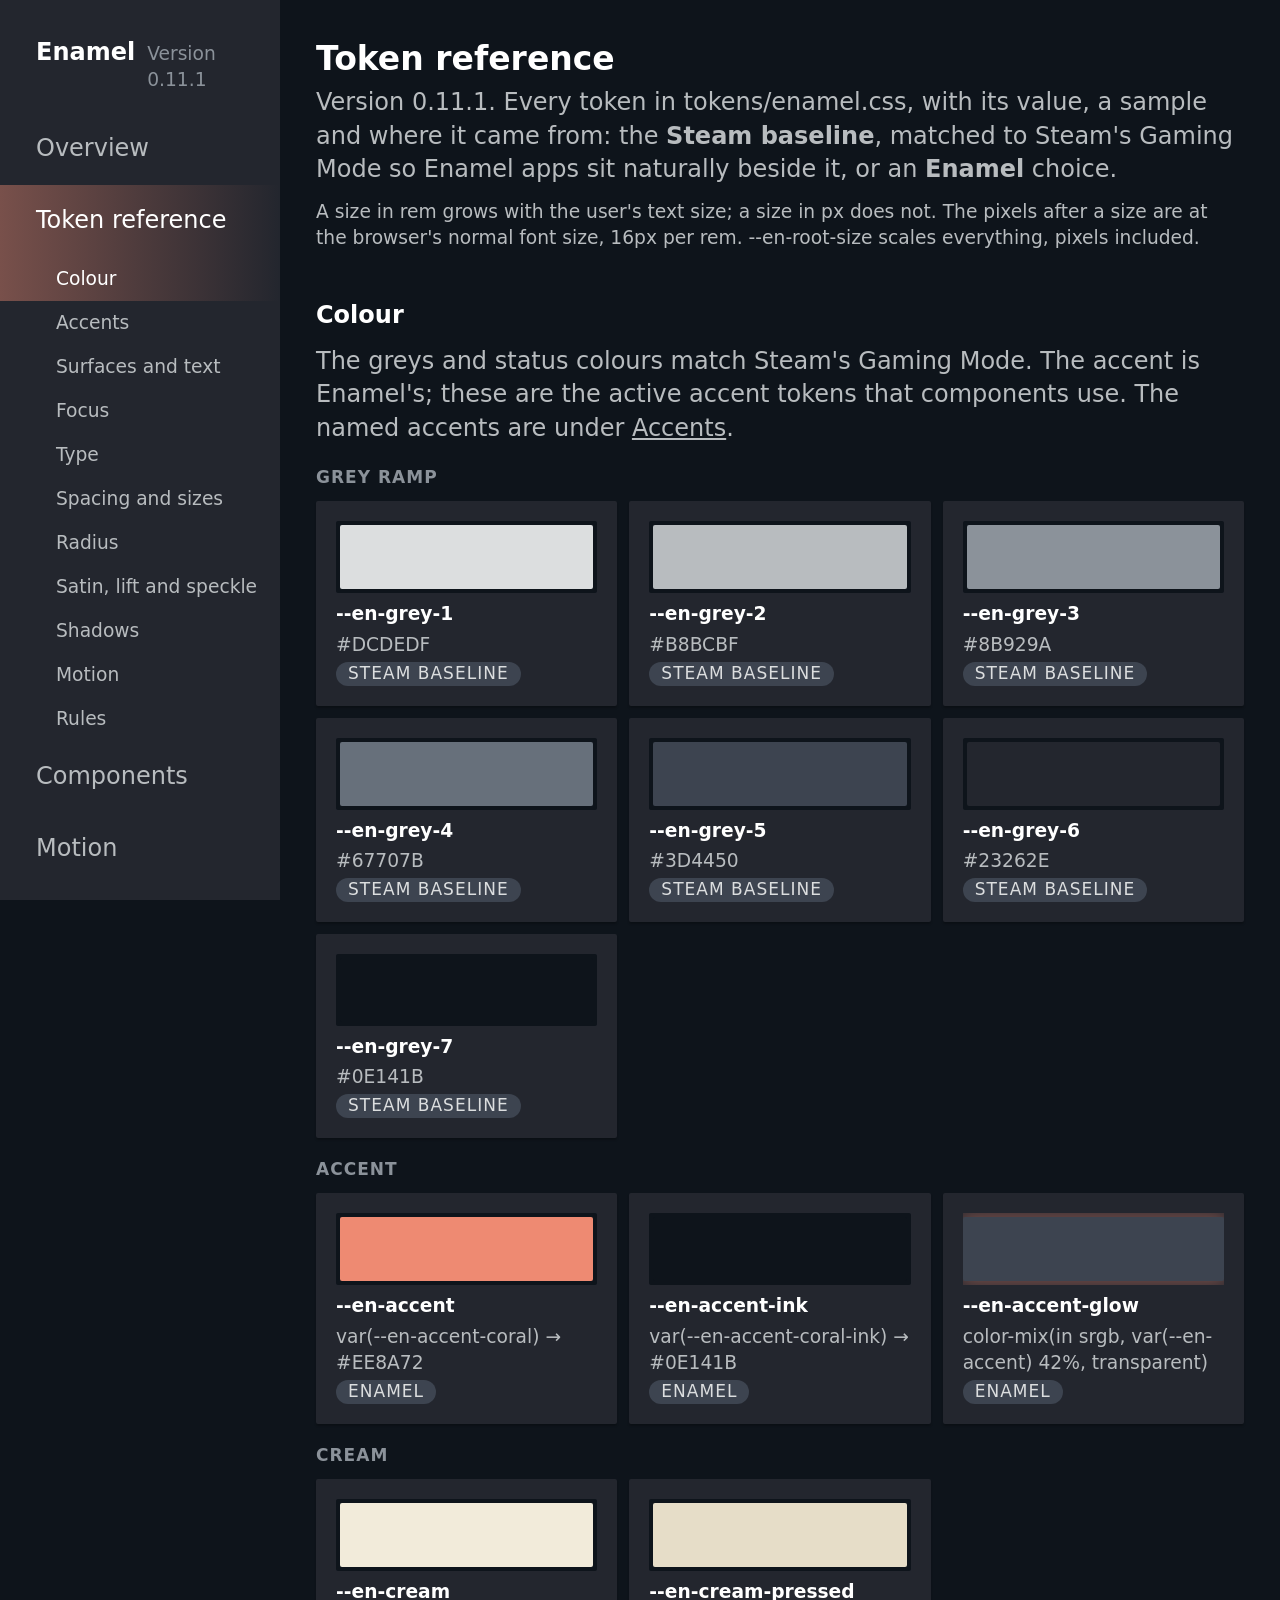
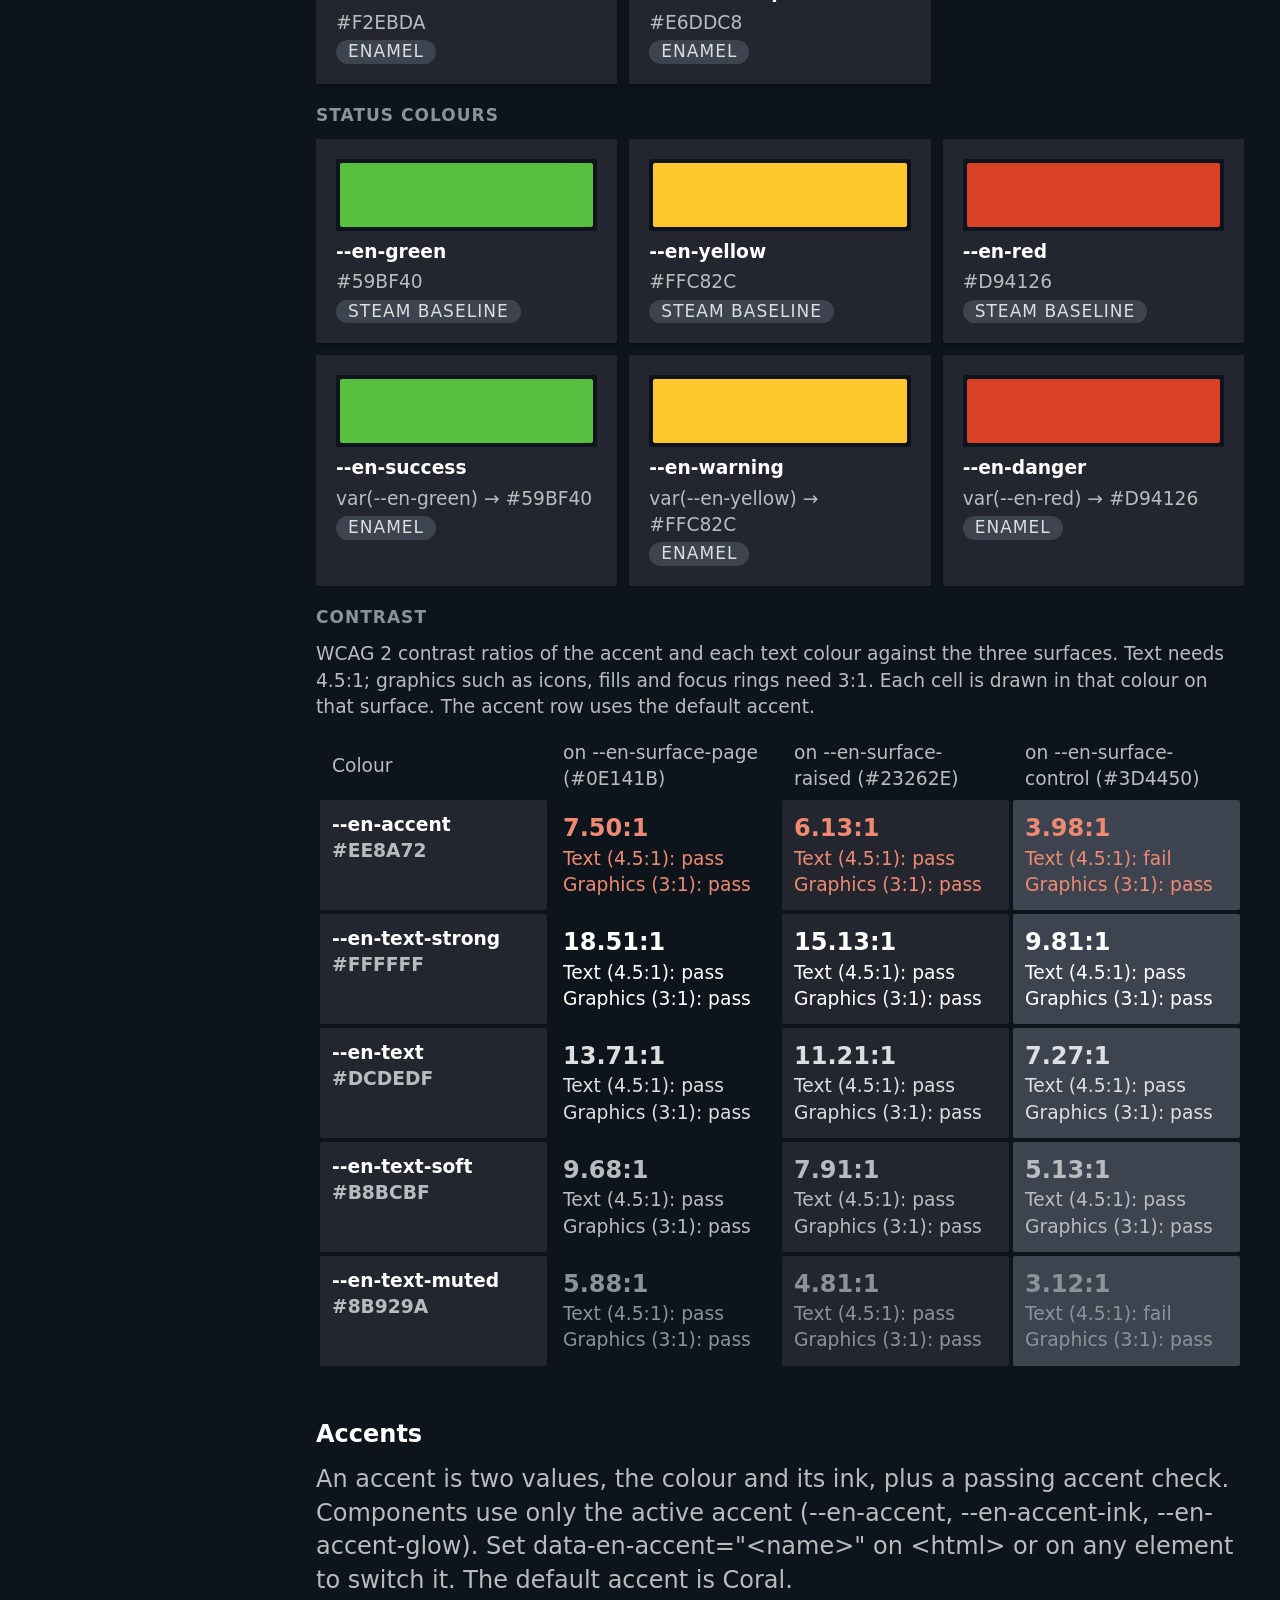
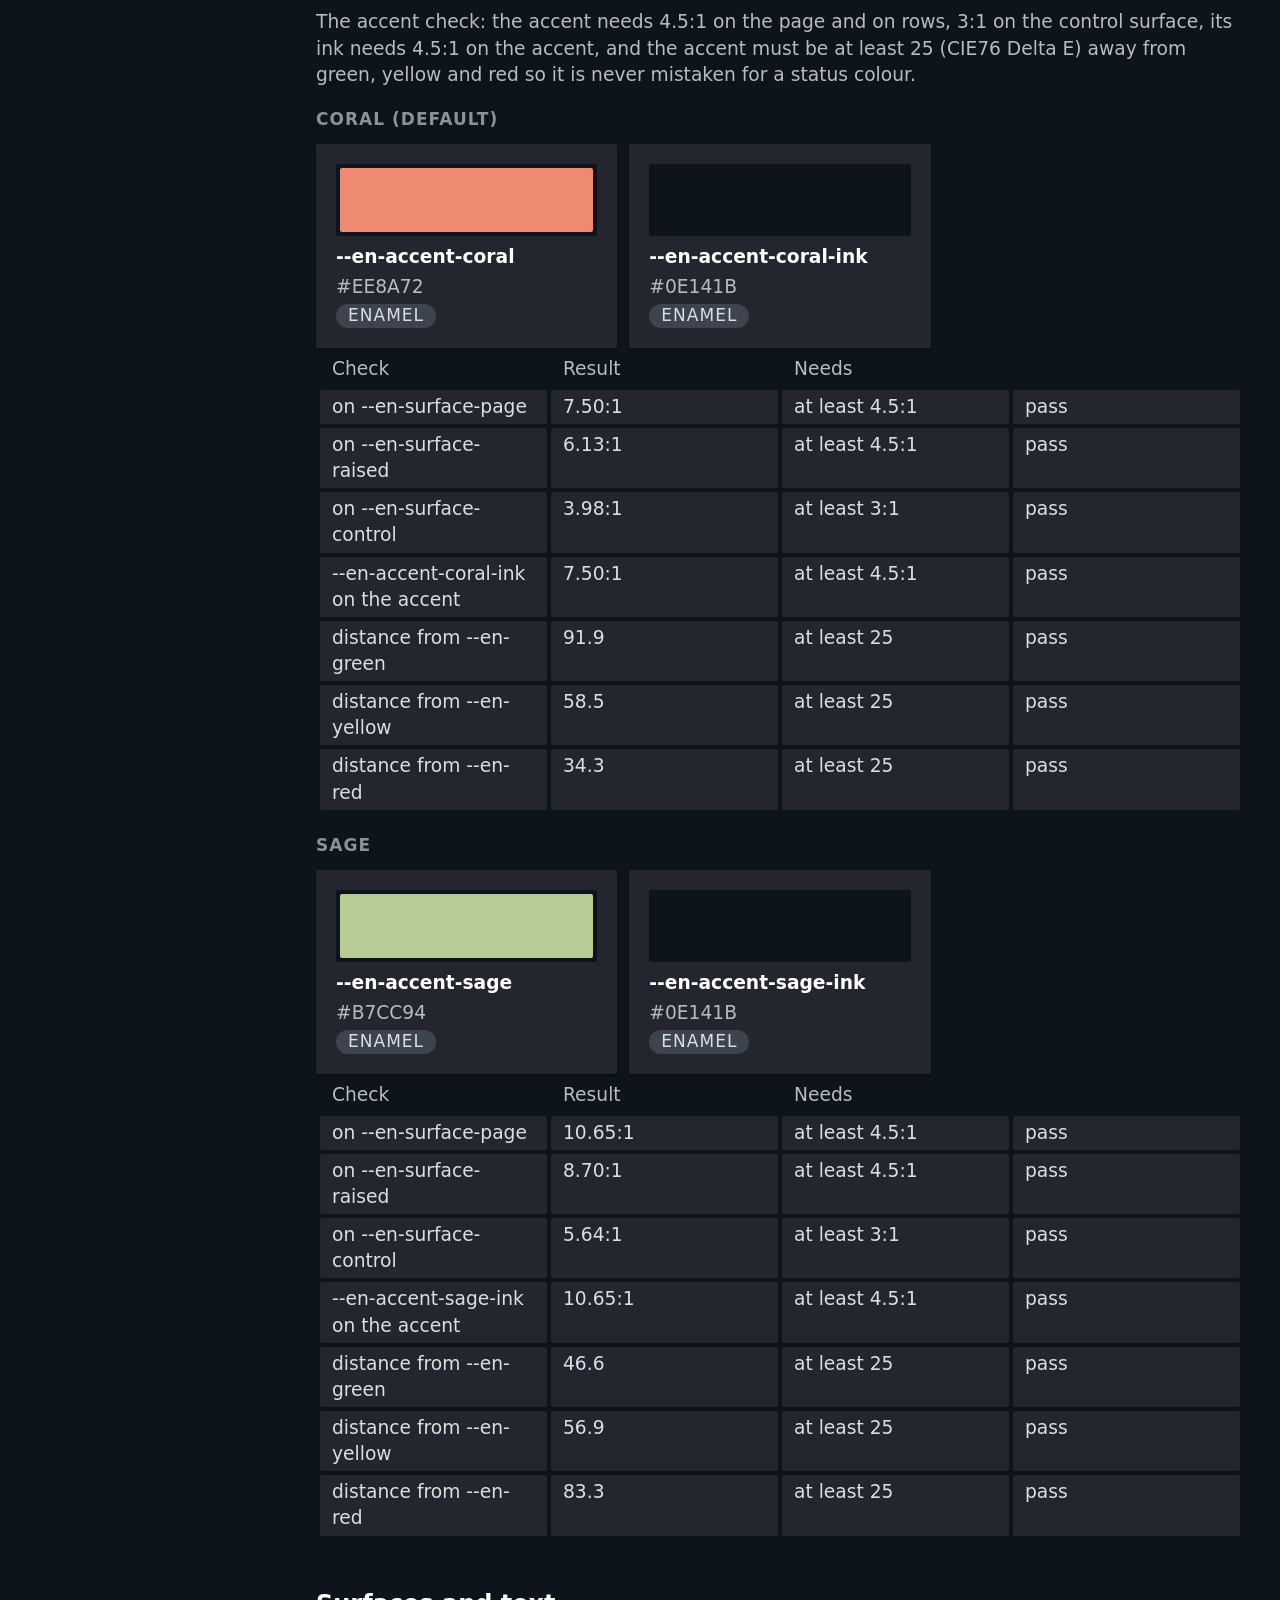
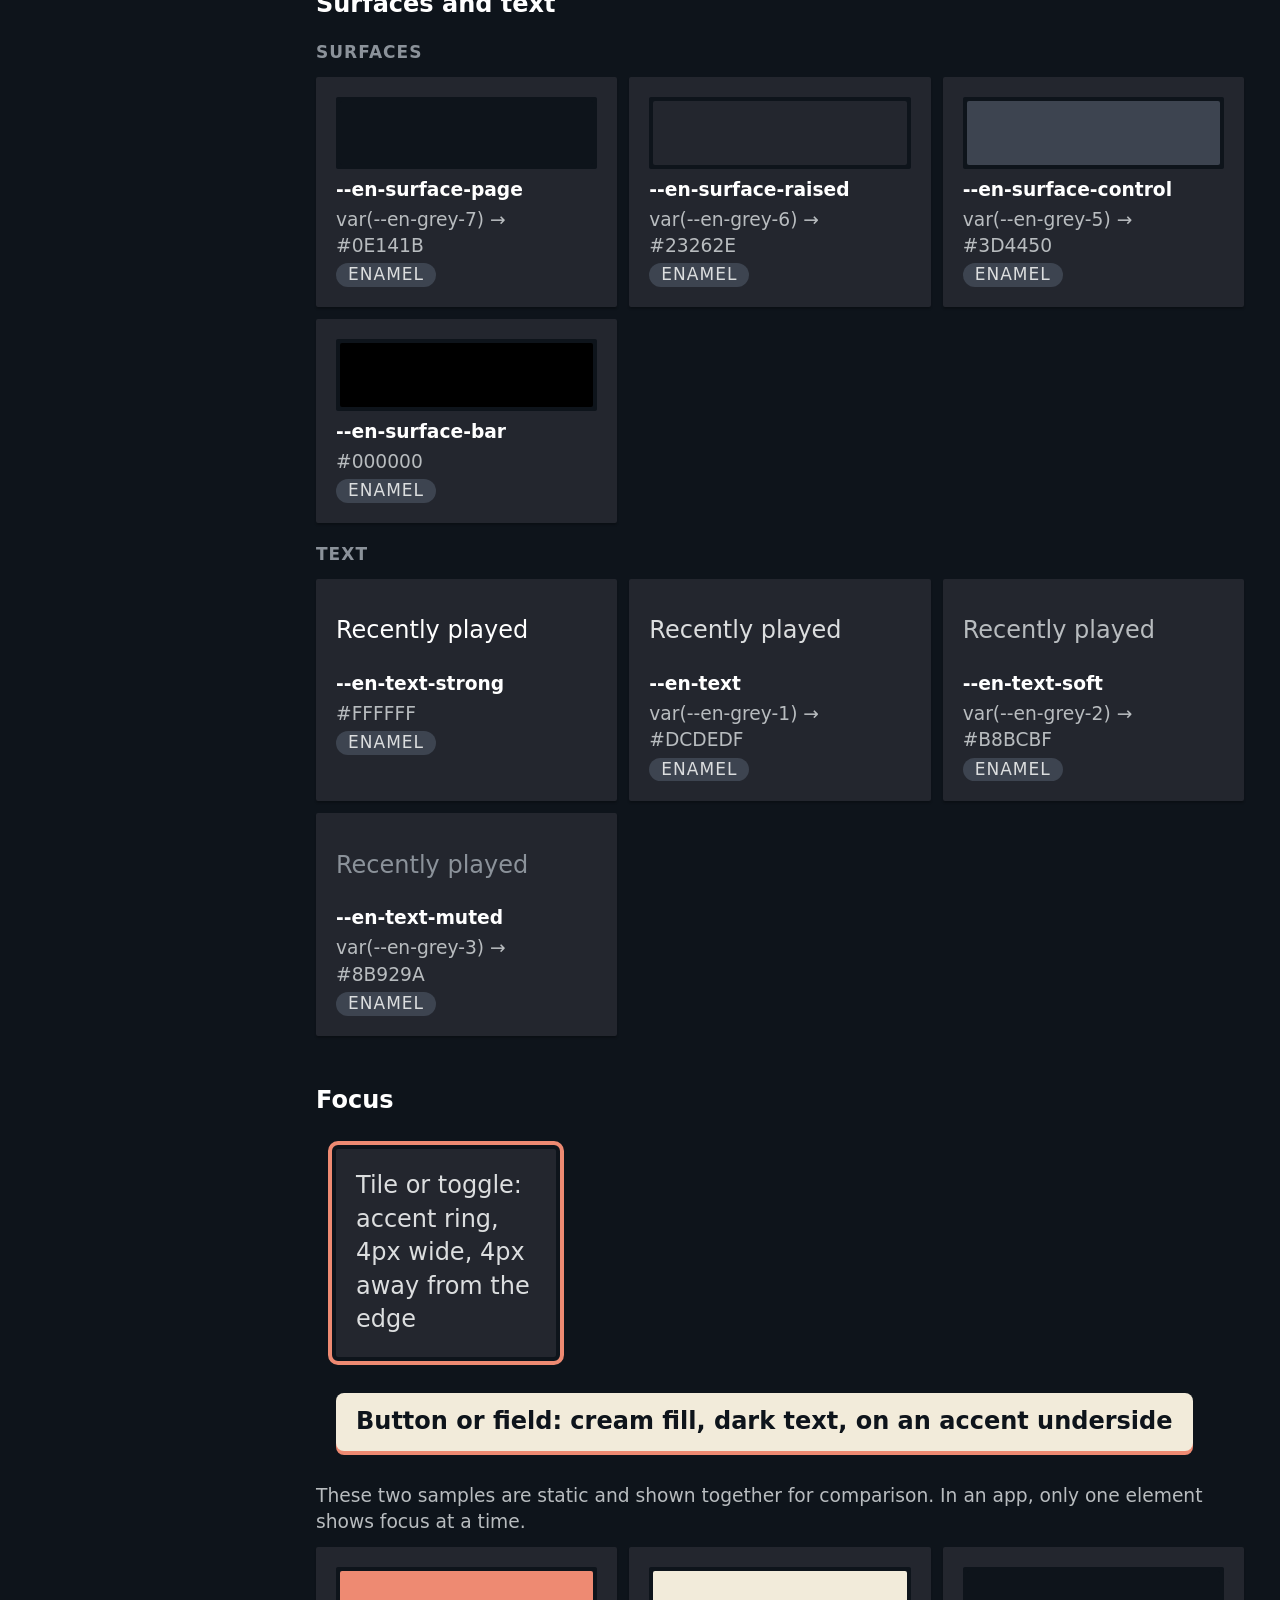
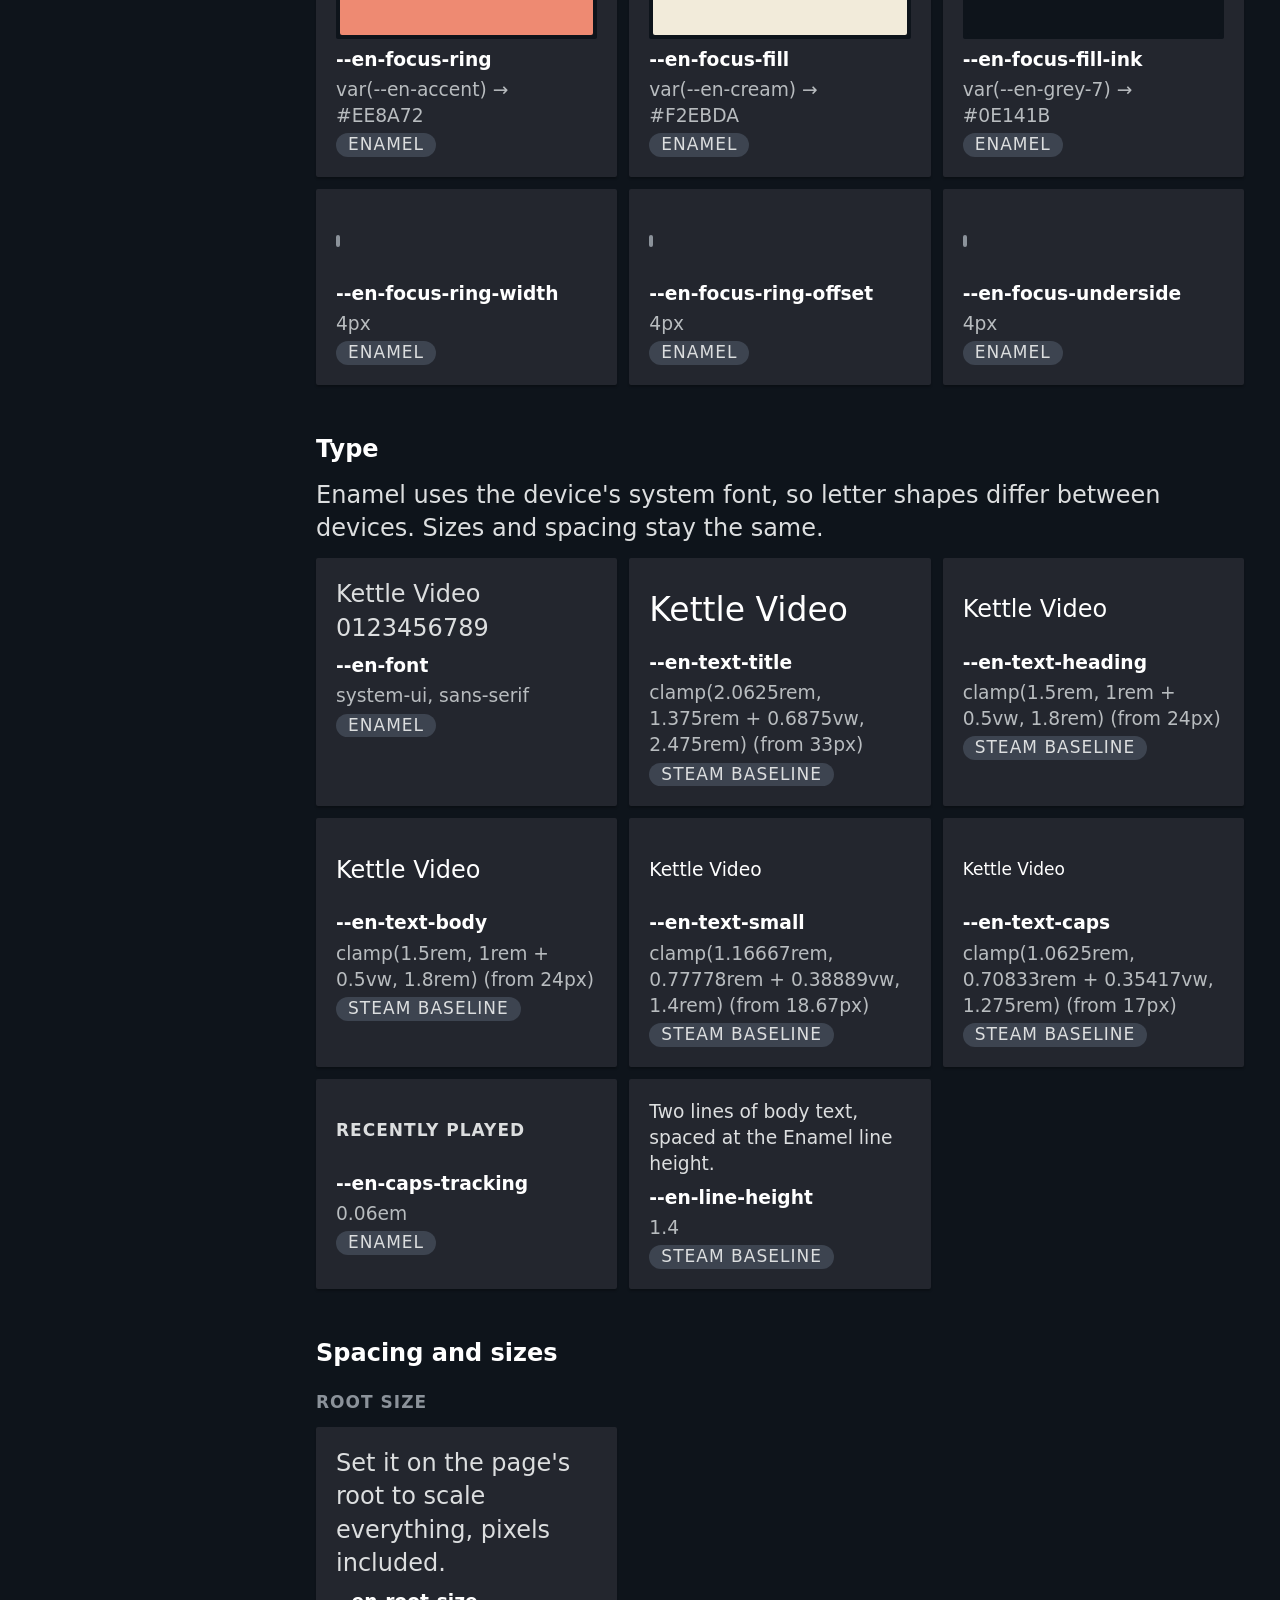
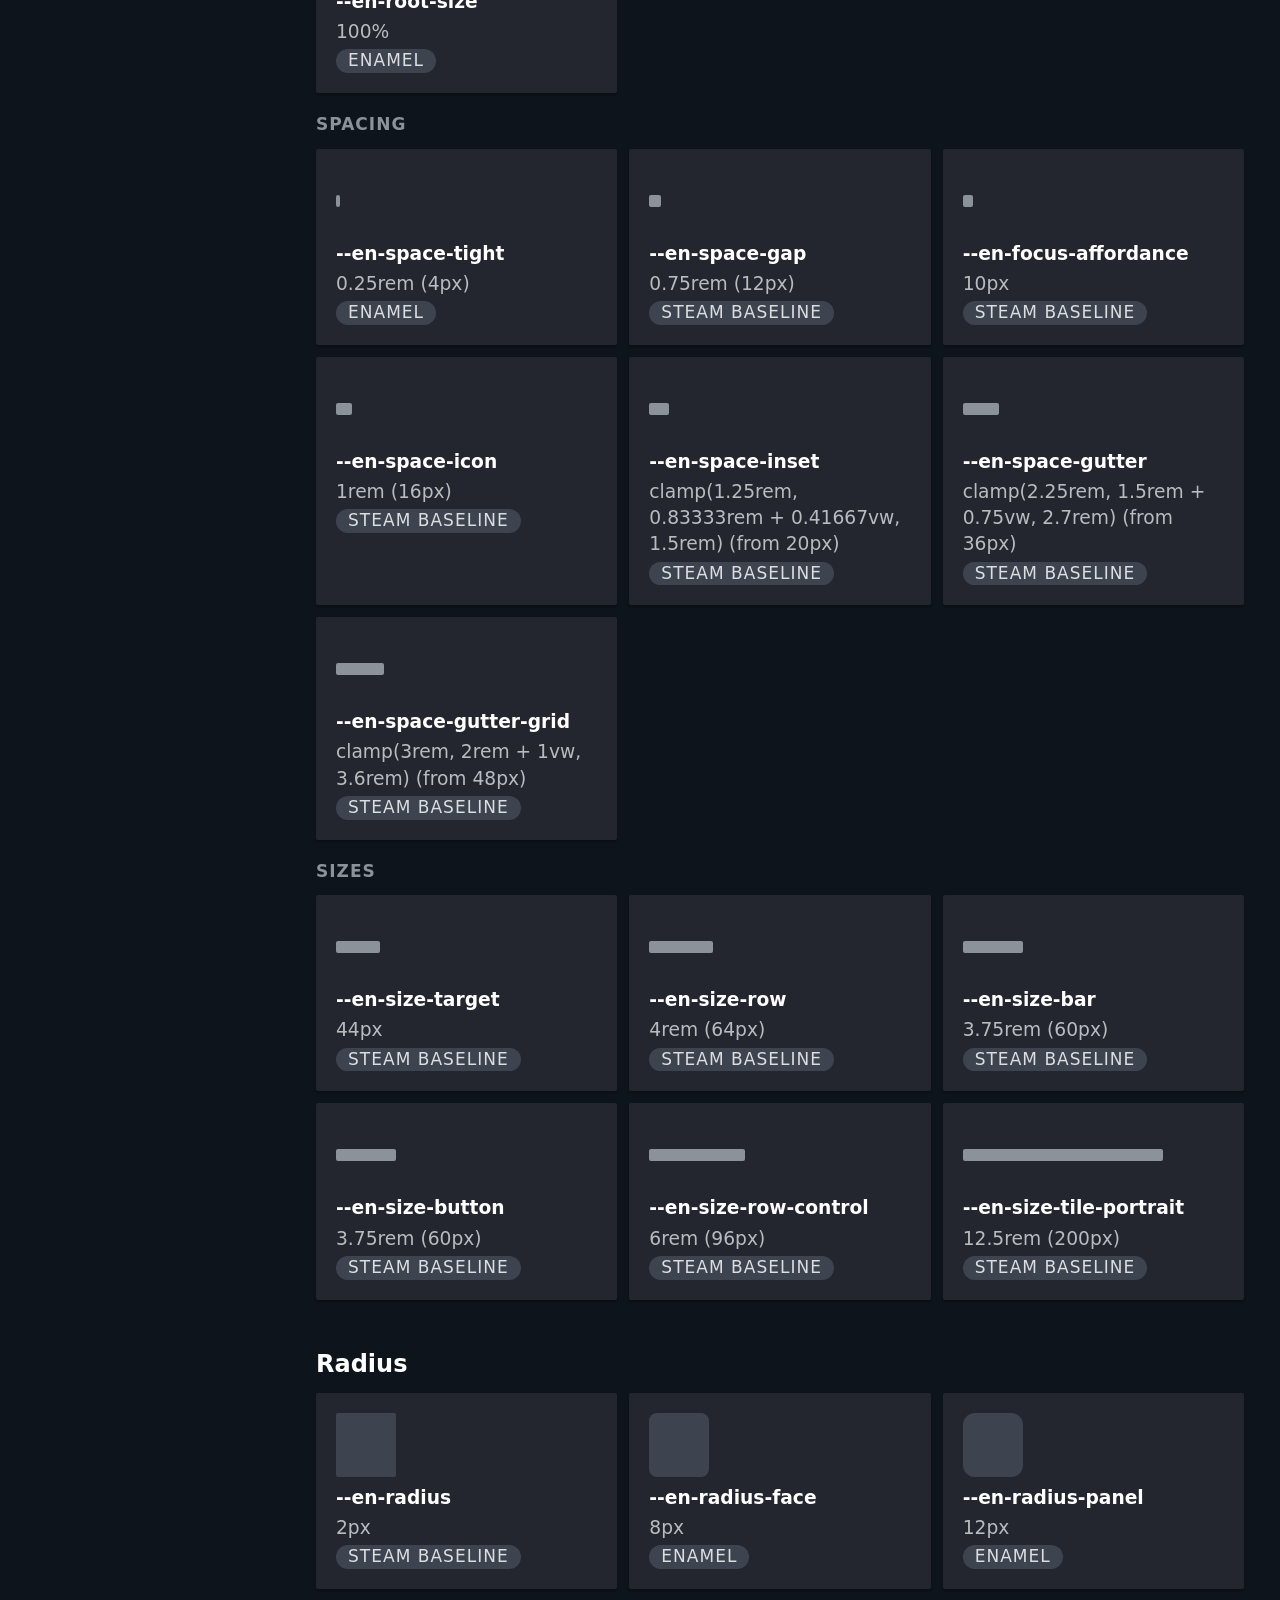
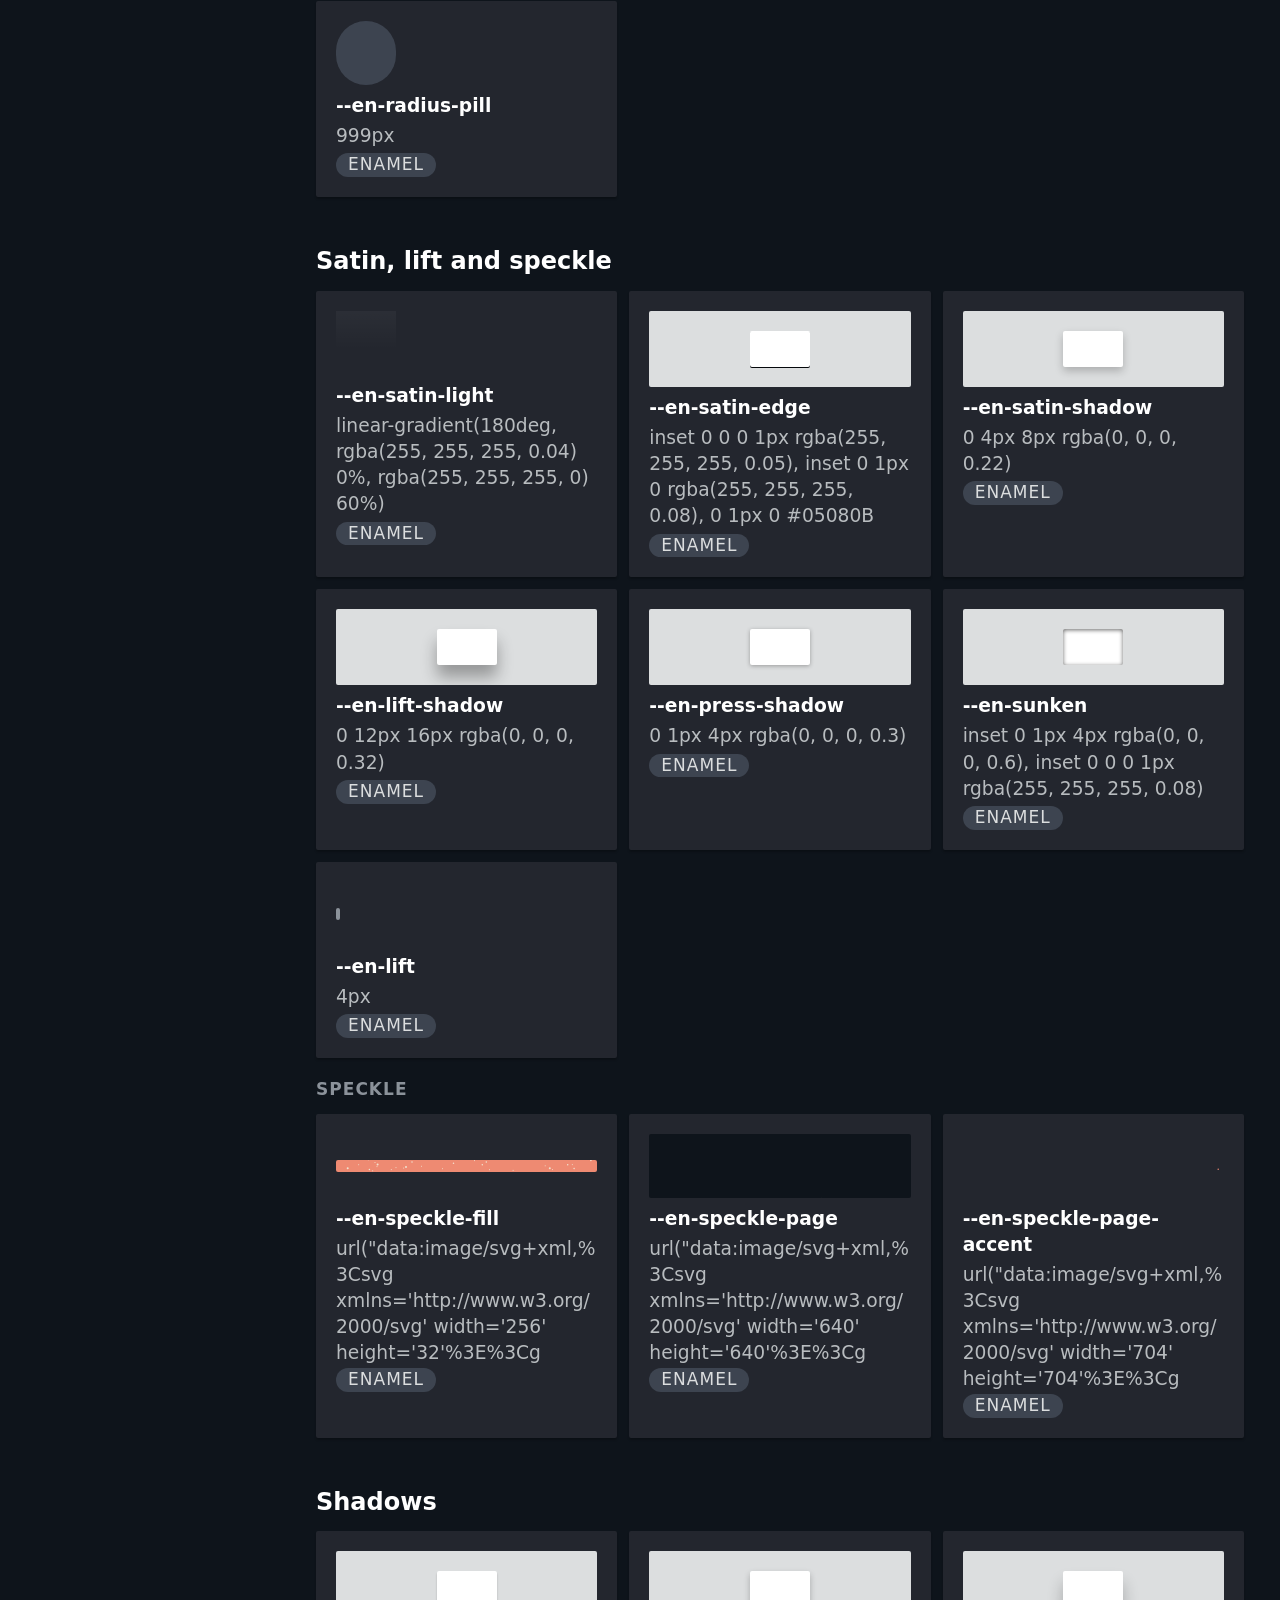
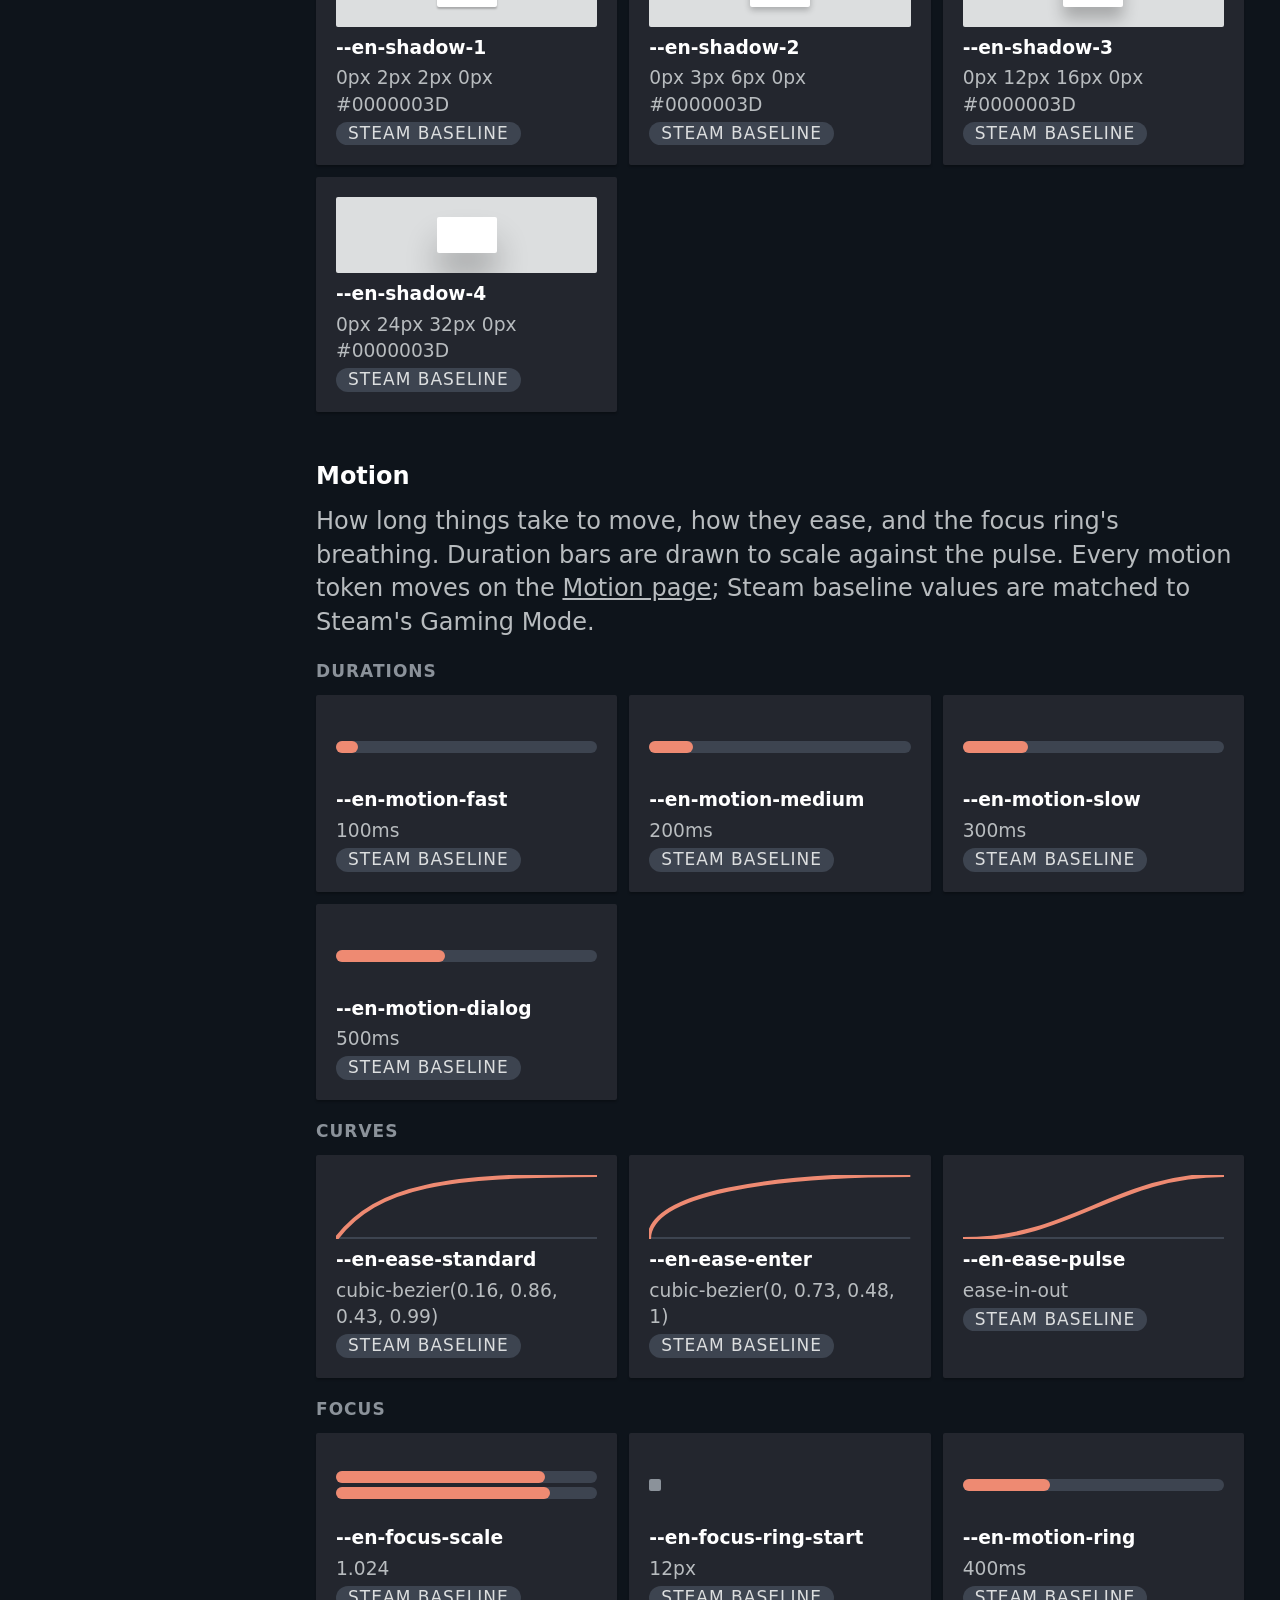
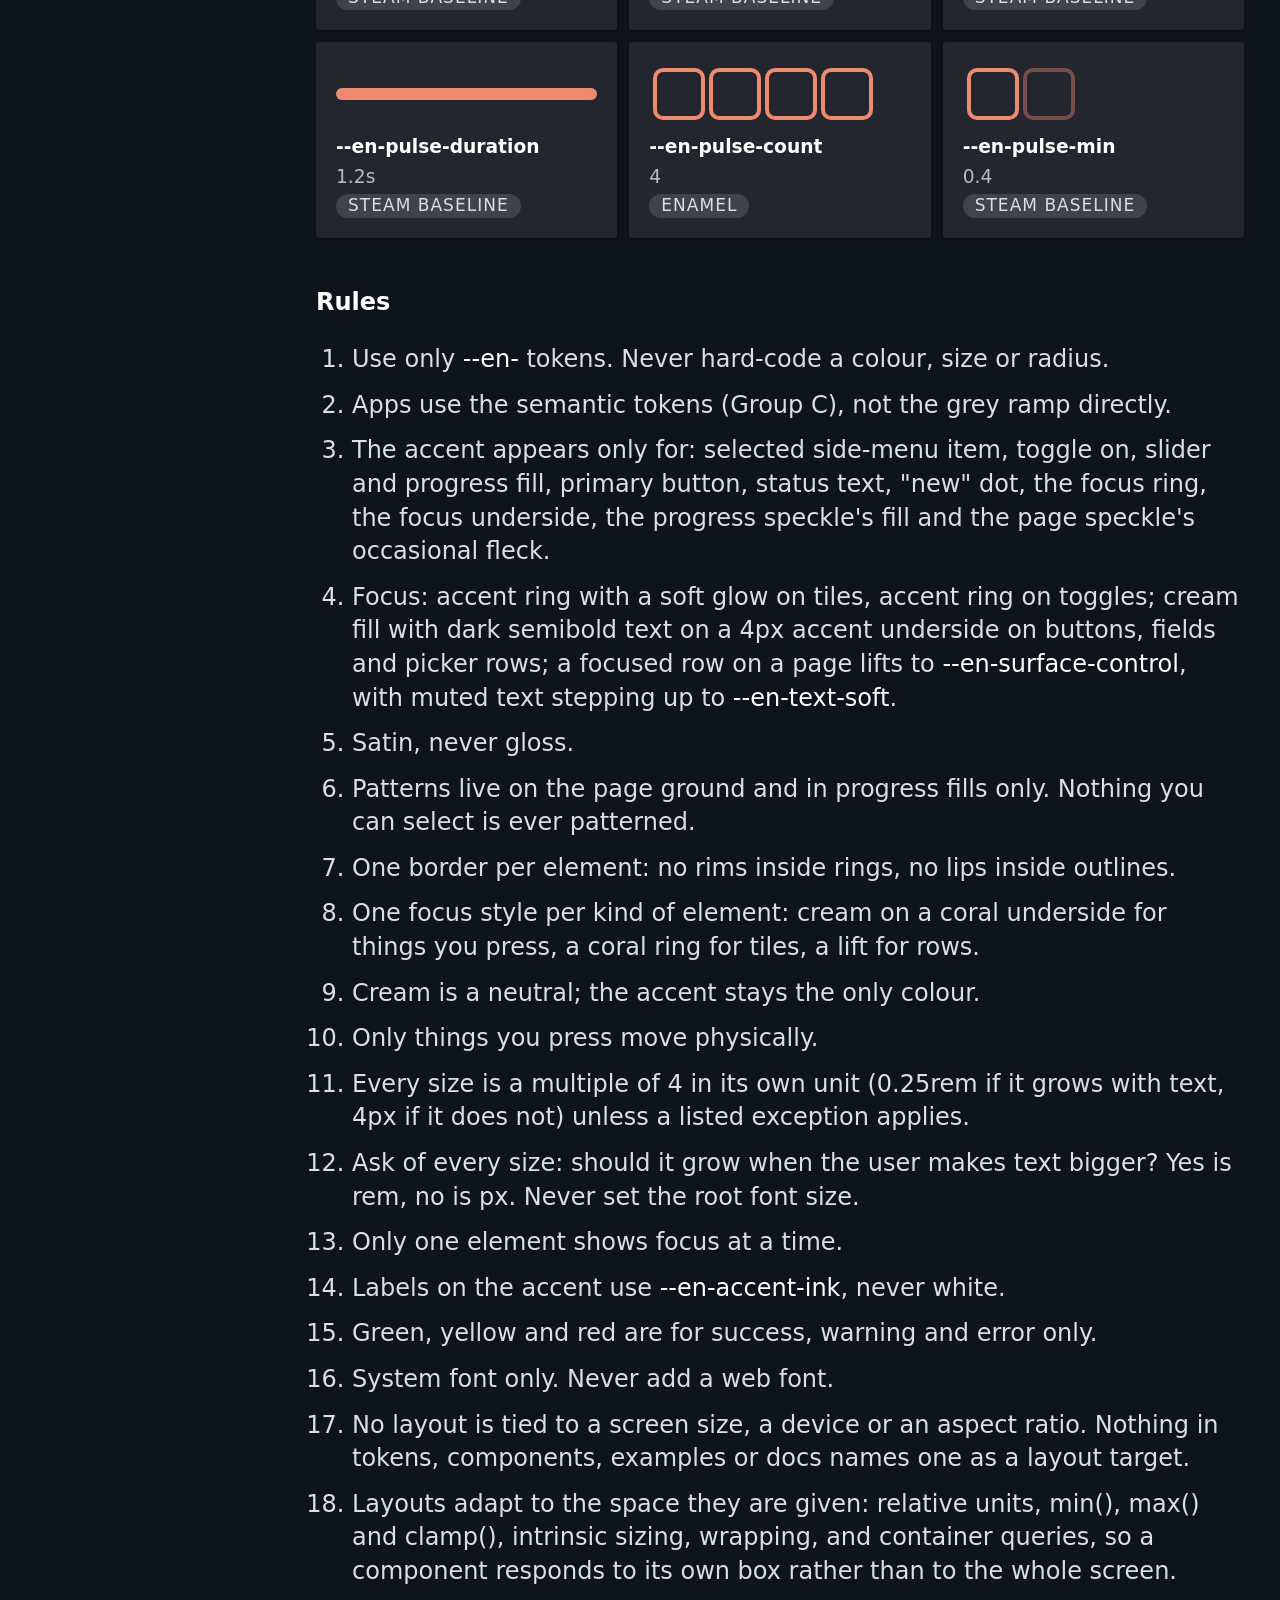
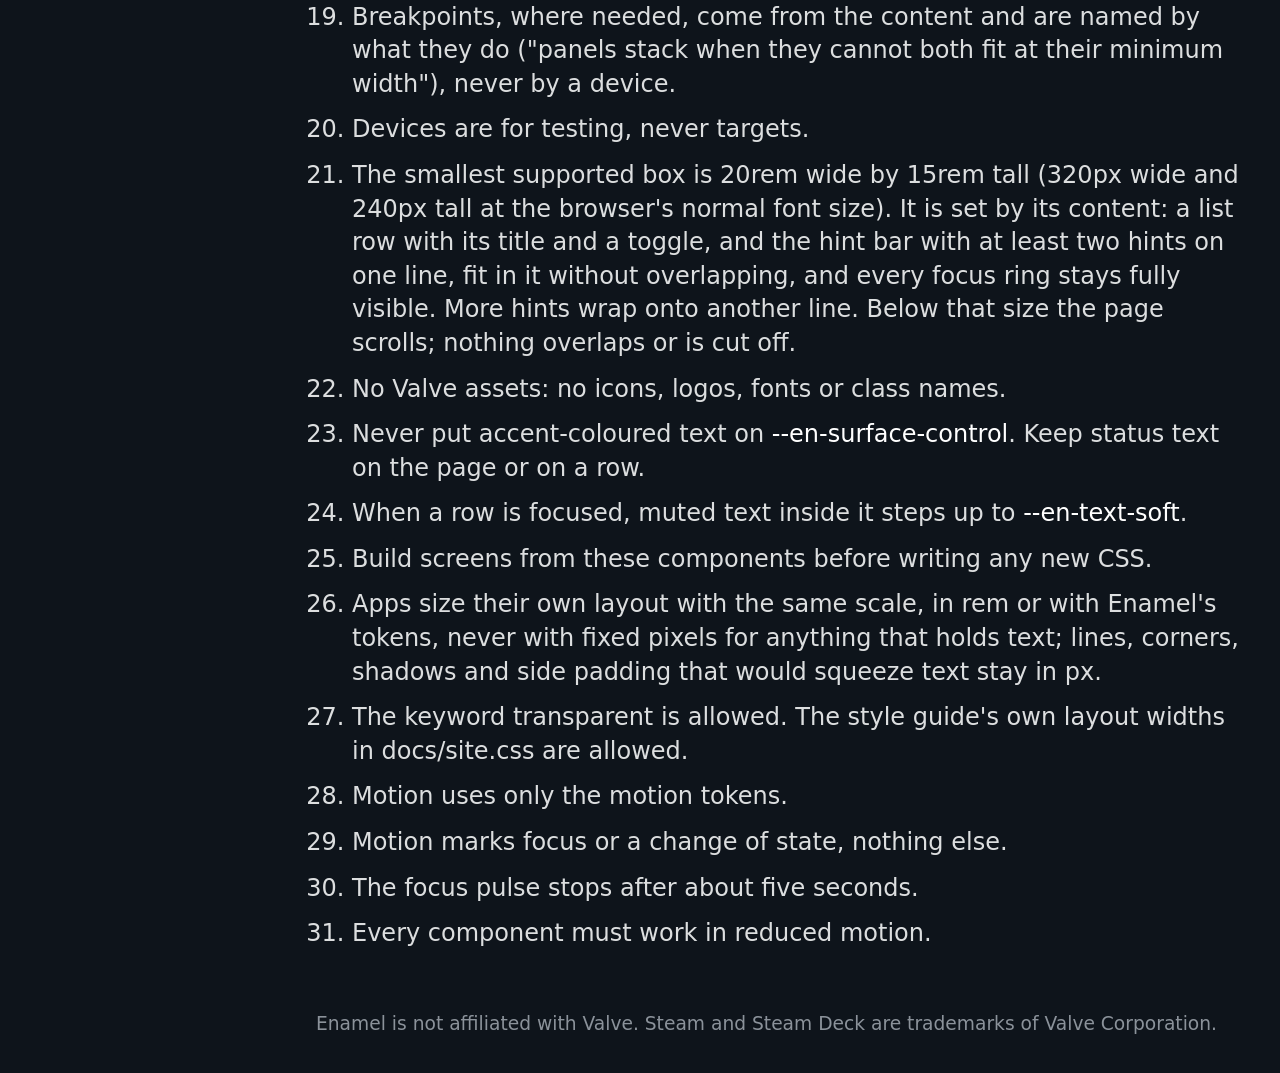
==== docs/index.html @ 80f097a2 "Enamel 0.11.1 Co-Authored-By: Claude Opus 5.5 <noreply@anthropic.com>" ====
<!doctype html>
<html lang="en">
<head>
<meta charset="utf-8">
<meta name="viewport" content="width=device-width, initial-scale=1">
<title>Enamel style guide</title>
<link rel="stylesheet" href="../tokens/enamel.css">
<link rel="stylesheet" href="../components/enamel-components.css">
<link rel="stylesheet" href="site.css">
<style>
* { box-sizing: border-box; }
html { background: var(--en-surface-page); }
body { margin: 0; background: var(--en-surface-page); color: var(--en-text);
  font-family: var(--en-font); font-size: var(--en-text-body); line-height: var(--en-line-height); }
code { font-family: inherit; font-size: inherit; overflow-wrap: anywhere; }
a { color: var(--en-text-soft); }
a:focus-visible { outline: var(--en-focus-ring-width) solid var(--en-focus-ring);
  outline-offset: var(--en-focus-ring-offset); border-radius: var(--en-radius); }
main, footer { max-width: 73.75rem; margin: 0 auto; padding: 0 var(--en-space-gutter); }
h1 { color: var(--en-text-strong); font-size: var(--en-text-title); margin: var(--en-space-gutter) 0 var(--en-space-tight); }
h2 { color: var(--en-text-strong); font-size: var(--en-text-heading);
  margin: var(--en-space-gutter) 0 var(--en-space-gap); padding-top: var(--en-space-gap); }
.caps, h3 { font-size: var(--en-text-caps); letter-spacing: var(--en-caps-tracking);
  text-transform: uppercase; color: var(--en-text-muted); font-weight: 700; }
h3 { margin: var(--en-space-inset) 0 var(--en-space-gap); }
p { margin: 0 0 var(--en-space-gap); }
.lede { color: var(--en-text-soft); }
.note { color: var(--en-text-soft); font-size: var(--en-text-small); }
.grid { display: grid; grid-template-columns: repeat(auto-fill, minmax(min(16.25rem, 100%), 1fr)); gap: var(--en-space-gap); }
.card { background: var(--en-surface-raised); border-radius: var(--en-radius); box-shadow: var(--en-shadow-1);
  padding: var(--en-space-inset); display: flex; flex-direction: column; gap: var(--en-space-tight); min-width: 0; }
.card .tok { color: var(--en-text-strong); font-size: var(--en-text-small); font-weight: 700; }
.card .val { color: var(--en-text-soft); font-size: var(--en-text-small); max-height: calc(var(--en-size-row) * 2); overflow-y: auto; }
.card .sample { min-height: var(--en-size-row); margin-bottom: var(--en-space-tight);
  display: flex; align-items: center; min-width: 0; overflow: hidden; }
.label { align-self: flex-start; font-size: var(--en-text-caps); letter-spacing: var(--en-caps-tracking);
  text-transform: uppercase; color: var(--en-text); background: var(--en-surface-control);
  border-radius: var(--en-radius-pill); padding: 0 var(--en-space-gap); }
.frame { width: 100%; align-self: stretch; padding: var(--en-space-tight); background: var(--en-surface-page);
  border-radius: var(--en-radius); }
.swatch { border-radius: var(--en-radius); }
.glow { width: 100%; align-self: stretch; margin: var(--en-space-tight) 0; background: var(--en-surface-control);
  border-radius: var(--en-radius); }
.ruler { height: var(--en-space-gap); background: var(--en-text-muted); border-radius: var(--en-radius); }
.corner { width: var(--en-size-bar); height: var(--en-size-row); background: var(--en-surface-control); }
.light { width: 100%; align-self: stretch; background: var(--en-text); border-radius: var(--en-radius);
  padding: var(--en-space-inset); display: flex; justify-content: center; }
.lift { width: var(--en-size-bar); height: var(--en-space-gutter); background: var(--en-text-strong);
  border-radius: var(--en-radius); }
.size { color: var(--en-text-strong); white-space: nowrap; }
.wrap { white-space: normal; }
table { width: 100%; border-collapse: separate; border-spacing: var(--en-space-tight); table-layout: fixed; }
th { text-align: left; font-size: var(--en-text-small); color: var(--en-text-soft); font-weight: 400;
  padding: var(--en-space-tight) var(--en-space-gap); }
td { font-size: var(--en-text-small); padding: var(--en-space-gap); border-radius: var(--en-radius); vertical-align: top; }
td.fg { background: var(--en-surface-raised); color: var(--en-text-strong); font-weight: 700; }
.ratio { font-size: var(--en-text-body); font-weight: 700; display: block; }
.demo { display: flex; flex-wrap: wrap; gap: var(--en-space-gutter); padding: var(--en-space-inset);
  background: var(--en-surface-page); margin-bottom: var(--en-space-gap); }
.tile { width: 13.75rem; min-height: var(--en-size-row); padding: var(--en-space-inset); background: var(--en-surface-raised);
  border-radius: var(--en-radius); color: var(--en-text); outline: var(--en-focus-ring-width) solid var(--en-focus-ring);
  outline-offset: var(--en-focus-ring-offset); }
.button { min-height: var(--en-size-target); min-width: 13.75rem; padding: var(--en-space-gap) var(--en-space-inset);
  background: var(--en-focus-fill); color: var(--en-focus-fill-ink); border-radius: var(--en-radius-face);
  box-shadow: 0 var(--en-focus-underside) 0 var(--en-focus-ring); font-weight: 600; display: flex; align-items: center; }
.checks th, .checks td { padding: var(--en-space-tight) var(--en-space-gap); }
.checks td { background: var(--en-surface-raised); }
.track { width: 100%; height: var(--en-space-gap); background: var(--en-surface-control);
  border-radius: var(--en-radius-pill); }
.track .ruler { height: 100%; background: var(--en-accent); border-radius: inherit; }
.curve { width: 100%; height: var(--en-size-row); overflow: visible; }
.curve path { fill: none; stroke: var(--en-accent); stroke-width: var(--en-focus-ring-width);
  vector-effect: non-scaling-stroke; }
.curve .axis { stroke: var(--en-surface-control); }
.rings { display: flex; gap: var(--en-space-inset); padding: var(--en-space-gap); }
.ring { width: var(--en-space-gutter); height: var(--en-space-gutter); border-radius: var(--en-radius);
  outline: var(--en-focus-ring-width) solid var(--en-focus-ring); outline-offset: var(--en-space-tight); }
.rules { padding-left: var(--en-space-gutter); }
.rules li { margin-bottom: var(--en-space-gap); }
.rules code { color: var(--en-text-strong); }
footer { color: var(--en-text-muted); font-size: var(--en-text-small);
  padding-top: var(--en-space-gutter); padding-bottom: var(--en-space-gutter); }
</style>
</head>
<body>
<!-- Generated by tools/build_styleguide.py from tokens/enamel.css. Do not edit by hand. -->
<!-- enamel-menu:start (generated by tools/build_styleguide.py, do not edit by hand) -->
<nav class="site-menu" aria-label="Style guide">
<div class="site-menu__brand"><strong>Enamel</strong><span>Version 0.11.1</span></div>
<ul class="en-menu">
<li><a class="en-menu__item" href="overview.html">Overview</a></li>
<li><a class="en-menu__item" href="index.html" aria-current="page">Token reference</a>
<ul class="en-menu site-menu__sub">
<li><a class="en-menu__item" href="#colour">Colour</a></li>
<li><a class="en-menu__item" href="#accents">Accents</a></li>
<li><a class="en-menu__item" href="#surfaces">Surfaces and text</a></li>
<li><a class="en-menu__item" href="#focus">Focus</a></li>
<li><a class="en-menu__item" href="#type">Type</a></li>
<li><a class="en-menu__item" href="#spacing">Spacing and sizes</a></li>
<li><a class="en-menu__item" href="#radius">Radius</a></li>
<li><a class="en-menu__item" href="#satin">Satin, lift and speckle</a></li>
<li><a class="en-menu__item" href="#shadows">Shadows</a></li>
<li><a class="en-menu__item" href="#motion">Motion</a></li>
<li><a class="en-menu__item" href="#rules">Rules</a></li>
</ul></li>
<li><a class="en-menu__item" href="components.html">Components</a></li>
<li><a class="en-menu__item" href="motion.html">Motion</a></li>
<li><a class="en-menu__item" href="resize.html">Resize</a></li>
</ul>
<div class="site-switch site-accent" hidden>
<p class="site-switch__label">Accent</p>
<div class="en-tabs" role="tablist" aria-label="Accent">
<button class="en-tab" role="tab" aria-selected="true" data-accent="coral">Coral</button>
<button class="en-tab" role="tab" aria-selected="false" data-accent="sage">Sage</button>
</div>
</div>
<div class="site-switch site-motion" hidden>
<p class="site-switch__label">Motion</p>
<div class="en-tabs" role="tablist" aria-label="Motion">
<button class="en-tab" role="tab" aria-selected="true" data-motion="full">Full</button>
<button class="en-tab" role="tab" aria-selected="false" data-motion="reduced">Reduced</button>
</div>
</div>
<div class="site-switch site-look" hidden>
<p class="site-switch__label">Look</p>
<div class="en-tabs" role="tablist" aria-label="Look">
<button class="en-tab" role="tab" aria-selected="true" data-look="false">Full</button>
<button class="en-tab" role="tab" aria-selected="false" data-look="true">Lighter</button>
</div>
</div>
</nav>
<script src="site.js"></script>
<!-- enamel-menu:end -->
<main>
<h1>Token reference</h1>
<p class="lede">Version 0.11.1. Every token in <code>tokens/enamel.css</code>, with its value, a sample
and where it came from: the <b>Steam baseline</b>, matched to Steam's Gaming Mode so Enamel apps sit naturally
beside it, or an <b>Enamel</b> choice.</p>
<p class="note">A size in rem grows with the user's text size; a size in px does not. The pixels after a size are at
the browser's normal font size, 16px per rem. <code>--en-root-size</code> scales everything, pixels included.</p>
<section id="colour"><h2>Colour</h2><p class="lede">The greys and status colours match Steam's Gaming Mode. The accent is Enamel's; these are the active accent tokens that components use. The named accents are under <a href="#accents">Accents</a>.</p><h3>Grey ramp</h3><div class="grid"><div class="card"><div class="sample"><div class="frame"><div class="swatch" style="background: var(--en-grey-1); min-height: var(--en-size-row)"></div></div></div><code class="tok">--en-grey-1</code><code class="val">#DCDEDF</code><span class="label">Steam baseline</span></div><div class="card"><div class="sample"><div class="frame"><div class="swatch" style="background: var(--en-grey-2); min-height: var(--en-size-row)"></div></div></div><code class="tok">--en-grey-2</code><code class="val">#B8BCBF</code><span class="label">Steam baseline</span></div><div class="card"><div class="sample"><div class="frame"><div class="swatch" style="background: var(--en-grey-3); min-height: var(--en-size-row)"></div></div></div><code class="tok">--en-grey-3</code><code class="val">#8B929A</code><span class="label">Steam baseline</span></div><div class="card"><div class="sample"><div class="frame"><div class="swatch" style="background: var(--en-grey-4); min-height: var(--en-size-row)"></div></div></div><code class="tok">--en-grey-4</code><code class="val">#67707B</code><span class="label">Steam baseline</span></div><div class="card"><div class="sample"><div class="frame"><div class="swatch" style="background: var(--en-grey-5); min-height: var(--en-size-row)"></div></div></div><code class="tok">--en-grey-5</code><code class="val">#3D4450</code><span class="label">Steam baseline</span></div><div class="card"><div class="sample"><div class="frame"><div class="swatch" style="background: var(--en-grey-6); min-height: var(--en-size-row)"></div></div></div><code class="tok">--en-grey-6</code><code class="val">#23262E</code><span class="label">Steam baseline</span></div><div class="card"><div class="sample"><div class="frame"><div class="swatch" style="background: var(--en-grey-7); min-height: var(--en-size-row)"></div></div></div><code class="tok">--en-grey-7</code><code class="val">#0E141B</code><span class="label">Steam baseline</span></div></div><h3>Accent</h3><div class="grid"><div class="card"><div class="sample"><div class="frame"><div class="swatch" style="background: var(--en-accent); min-height: var(--en-size-row)"></div></div></div><code class="tok">--en-accent</code><code class="val">var(--en-accent-coral) &rarr; #EE8A72</code><span class="label">Enamel</span></div><div class="card"><div class="sample"><div class="frame"><div class="swatch" style="background: var(--en-accent-ink); min-height: var(--en-size-row)"></div></div></div><code class="tok">--en-accent-ink</code><code class="val">var(--en-accent-coral-ink) &rarr; #0E141B</code><span class="label">Enamel</span></div><div class="card"><div class="sample"><div class="glow" style="box-shadow: 0 0 var(--en-space-inset) var(--en-space-tight) var(--en-accent-glow); min-height: var(--en-size-row)"></div></div><code class="tok">--en-accent-glow</code><code class="val">color-mix(in srgb, var(--en-accent) 42%, transparent)</code><span class="label">Enamel</span></div></div><h3>Cream</h3><div class="grid"><div class="card"><div class="sample"><div class="frame"><div class="swatch" style="background: var(--en-cream); min-height: var(--en-size-row)"></div></div></div><code class="tok">--en-cream</code><code class="val">#F2EBDA</code><span class="label">Enamel</span></div><div class="card"><div class="sample"><div class="frame"><div class="swatch" style="background: var(--en-cream-pressed); min-height: var(--en-size-row)"></div></div></div><code class="tok">--en-cream-pressed</code><code class="val">#E6DDC8</code><span class="label">Enamel</span></div></div><h3>Status colours</h3><div class="grid"><div class="card"><div class="sample"><div class="frame"><div class="swatch" style="background: var(--en-green); min-height: var(--en-size-row)"></div></div></div><code class="tok">--en-green</code><code class="val">#59BF40</code><span class="label">Steam baseline</span></div><div class="card"><div class="sample"><div class="frame"><div class="swatch" style="background: var(--en-yellow); min-height: var(--en-size-row)"></div></div></div><code class="tok">--en-yellow</code><code class="val">#FFC82C</code><span class="label">Steam baseline</span></div><div class="card"><div class="sample"><div class="frame"><div class="swatch" style="background: var(--en-red); min-height: var(--en-size-row)"></div></div></div><code class="tok">--en-red</code><code class="val">#D94126</code><span class="label">Steam baseline</span></div><div class="card"><div class="sample"><div class="frame"><div class="swatch" style="background: var(--en-success); min-height: var(--en-size-row)"></div></div></div><code class="tok">--en-success</code><code class="val">var(--en-green) &rarr; #59BF40</code><span class="label">Enamel</span></div><div class="card"><div class="sample"><div class="frame"><div class="swatch" style="background: var(--en-warning); min-height: var(--en-size-row)"></div></div></div><code class="tok">--en-warning</code><code class="val">var(--en-yellow) &rarr; #FFC82C</code><span class="label">Enamel</span></div><div class="card"><div class="sample"><div class="frame"><div class="swatch" style="background: var(--en-danger); min-height: var(--en-size-row)"></div></div></div><code class="tok">--en-danger</code><code class="val">var(--en-red) &rarr; #D94126</code><span class="label">Enamel</span></div></div><h3>Contrast</h3><p class="note">WCAG 2 contrast ratios of the accent and each text colour against the three surfaces. Text needs 4.5:1; graphics such as icons, fills and focus rings need 3:1. Each cell is drawn in that colour on that surface. The accent row uses the default accent.</p><table><thead><tr><th>Colour</th><th>on <code>--en-surface-page</code> (#0E141B)</th><th>on <code>--en-surface-raised</code> (#23262E)</th><th>on <code>--en-surface-control</code> (#3D4450)</th></tr></thead><tbody><tr><td class="fg"><code>--en-accent</code><br><span class="note">#EE8A72</span></td><td style="background: var(--en-surface-page); color: var(--en-accent)"><span class="ratio">7.50:1</span>Text (4.5:1): pass<br>Graphics (3:1): pass</td><td style="background: var(--en-surface-raised); color: var(--en-accent)"><span class="ratio">6.13:1</span>Text (4.5:1): pass<br>Graphics (3:1): pass</td><td style="background: var(--en-surface-control); color: var(--en-accent)"><span class="ratio">3.98:1</span>Text (4.5:1): fail<br>Graphics (3:1): pass</td></tr><tr><td class="fg"><code>--en-text-strong</code><br><span class="note">#FFFFFF</span></td><td style="background: var(--en-surface-page); color: var(--en-text-strong)"><span class="ratio">18.51:1</span>Text (4.5:1): pass<br>Graphics (3:1): pass</td><td style="background: var(--en-surface-raised); color: var(--en-text-strong)"><span class="ratio">15.13:1</span>Text (4.5:1): pass<br>Graphics (3:1): pass</td><td style="background: var(--en-surface-control); color: var(--en-text-strong)"><span class="ratio">9.81:1</span>Text (4.5:1): pass<br>Graphics (3:1): pass</td></tr><tr><td class="fg"><code>--en-text</code><br><span class="note">#DCDEDF</span></td><td style="background: var(--en-surface-page); color: var(--en-text)"><span class="ratio">13.71:1</span>Text (4.5:1): pass<br>Graphics (3:1): pass</td><td style="background: var(--en-surface-raised); color: var(--en-text)"><span class="ratio">11.21:1</span>Text (4.5:1): pass<br>Graphics (3:1): pass</td><td style="background: var(--en-surface-control); color: var(--en-text)"><span class="ratio">7.27:1</span>Text (4.5:1): pass<br>Graphics (3:1): pass</td></tr><tr><td class="fg"><code>--en-text-soft</code><br><span class="note">#B8BCBF</span></td><td style="background: var(--en-surface-page); color: var(--en-text-soft)"><span class="ratio">9.68:1</span>Text (4.5:1): pass<br>Graphics (3:1): pass</td><td style="background: var(--en-surface-raised); color: var(--en-text-soft)"><span class="ratio">7.91:1</span>Text (4.5:1): pass<br>Graphics (3:1): pass</td><td style="background: var(--en-surface-control); color: var(--en-text-soft)"><span class="ratio">5.13:1</span>Text (4.5:1): pass<br>Graphics (3:1): pass</td></tr><tr><td class="fg"><code>--en-text-muted</code><br><span class="note">#8B929A</span></td><td style="background: var(--en-surface-page); color: var(--en-text-muted)"><span class="ratio">5.88:1</span>Text (4.5:1): pass<br>Graphics (3:1): pass</td><td style="background: var(--en-surface-raised); color: var(--en-text-muted)"><span class="ratio">4.81:1</span>Text (4.5:1): pass<br>Graphics (3:1): pass</td><td style="background: var(--en-surface-control); color: var(--en-text-muted)"><span class="ratio">3.12:1</span>Text (4.5:1): fail<br>Graphics (3:1): pass</td></tr></tbody></table></section><section id="accents"><h2>Accents</h2><p class="lede">An accent is two values, the colour and its ink, plus a passing accent check. Components use only the active accent (<code>--en-accent</code>, <code>--en-accent-ink</code>, <code>--en-accent-glow</code>). Set <code>data-en-accent="&lt;name&gt;"</code> on <code>&lt;html&gt;</code> or on any element to switch it. The default accent is Coral.</p><p class="note">The accent check: the accent needs 4.5:1 on the page and on rows, 3:1 on the control surface, its ink needs 4.5:1 on the accent, and the accent must be at least 25 (CIE76 Delta E) away from green, yellow and red so it is never mistaken for a status colour.</p><h3>Coral (default)</h3><div class="grid"><div class="card"><div class="sample"><div class="frame"><div class="swatch" style="background: var(--en-accent-coral); min-height: var(--en-size-row)"></div></div></div><code class="tok">--en-accent-coral</code><code class="val">#EE8A72</code><span class="label">Enamel</span></div><div class="card"><div class="sample"><div class="frame"><div class="swatch" style="background: var(--en-accent-coral-ink); min-height: var(--en-size-row)"></div></div></div><code class="tok">--en-accent-coral-ink</code><code class="val">#0E141B</code><span class="label">Enamel</span></div></div><table class="checks"><thead><tr><th>Check</th><th>Result</th><th>Needs</th><th></th></tr></thead><tbody><tr><td><code>on --en-surface-page</code></td><td>7.50:1</td><td>at least 4.5:1</td><td>pass</td></tr><tr><td><code>on --en-surface-raised</code></td><td>6.13:1</td><td>at least 4.5:1</td><td>pass</td></tr><tr><td><code>on --en-surface-control</code></td><td>3.98:1</td><td>at least 3:1</td><td>pass</td></tr><tr><td><code>--en-accent-coral-ink on the accent</code></td><td>7.50:1</td><td>at least 4.5:1</td><td>pass</td></tr><tr><td><code>distance from --en-green</code></td><td>91.9</td><td>at least 25</td><td>pass</td></tr><tr><td><code>distance from --en-yellow</code></td><td>58.5</td><td>at least 25</td><td>pass</td></tr><tr><td><code>distance from --en-red</code></td><td>34.3</td><td>at least 25</td><td>pass</td></tr></tbody></table><h3>Sage</h3><div class="grid"><div class="card"><div class="sample"><div class="frame"><div class="swatch" style="background: var(--en-accent-sage); min-height: var(--en-size-row)"></div></div></div><code class="tok">--en-accent-sage</code><code class="val">#B7CC94</code><span class="label">Enamel</span></div><div class="card"><div class="sample"><div class="frame"><div class="swatch" style="background: var(--en-accent-sage-ink); min-height: var(--en-size-row)"></div></div></div><code class="tok">--en-accent-sage-ink</code><code class="val">#0E141B</code><span class="label">Enamel</span></div></div><table class="checks"><thead><tr><th>Check</th><th>Result</th><th>Needs</th><th></th></tr></thead><tbody><tr><td><code>on --en-surface-page</code></td><td>10.65:1</td><td>at least 4.5:1</td><td>pass</td></tr><tr><td><code>on --en-surface-raised</code></td><td>8.70:1</td><td>at least 4.5:1</td><td>pass</td></tr><tr><td><code>on --en-surface-control</code></td><td>5.64:1</td><td>at least 3:1</td><td>pass</td></tr><tr><td><code>--en-accent-sage-ink on the accent</code></td><td>10.65:1</td><td>at least 4.5:1</td><td>pass</td></tr><tr><td><code>distance from --en-green</code></td><td>46.6</td><td>at least 25</td><td>pass</td></tr><tr><td><code>distance from --en-yellow</code></td><td>56.9</td><td>at least 25</td><td>pass</td></tr><tr><td><code>distance from --en-red</code></td><td>83.3</td><td>at least 25</td><td>pass</td></tr></tbody></table><div class="grid"></div></section><section id="surfaces"><h2>Surfaces and text</h2><h3>Surfaces</h3><div class="grid"><div class="card"><div class="sample"><div class="frame"><div class="swatch" style="background: var(--en-surface-page); min-height: var(--en-size-row)"></div></div></div><code class="tok">--en-surface-page</code><code class="val">var(--en-grey-7) &rarr; #0E141B</code><span class="label">Enamel</span></div><div class="card"><div class="sample"><div class="frame"><div class="swatch" style="background: var(--en-surface-raised); min-height: var(--en-size-row)"></div></div></div><code class="tok">--en-surface-raised</code><code class="val">var(--en-grey-6) &rarr; #23262E</code><span class="label">Enamel</span></div><div class="card"><div class="sample"><div class="frame"><div class="swatch" style="background: var(--en-surface-control); min-height: var(--en-size-row)"></div></div></div><code class="tok">--en-surface-control</code><code class="val">var(--en-grey-5) &rarr; #3D4450</code><span class="label">Enamel</span></div><div class="card"><div class="sample"><div class="frame"><div class="swatch" style="background: var(--en-surface-bar); min-height: var(--en-size-row)"></div></div></div><code class="tok">--en-surface-bar</code><code class="val">#000000</code><span class="label">Enamel</span></div></div><h3>Text</h3><div class="grid"><div class="card"><div class="sample"><span style="color: var(--en-text-strong)">Recently played</span></div><code class="tok">--en-text-strong</code><code class="val">#FFFFFF</code><span class="label">Enamel</span></div><div class="card"><div class="sample"><span style="color: var(--en-text)">Recently played</span></div><code class="tok">--en-text</code><code class="val">var(--en-grey-1) &rarr; #DCDEDF</code><span class="label">Enamel</span></div><div class="card"><div class="sample"><span style="color: var(--en-text-soft)">Recently played</span></div><code class="tok">--en-text-soft</code><code class="val">var(--en-grey-2) &rarr; #B8BCBF</code><span class="label">Enamel</span></div><div class="card"><div class="sample"><span style="color: var(--en-text-muted)">Recently played</span></div><code class="tok">--en-text-muted</code><code class="val">var(--en-grey-3) &rarr; #8B929A</code><span class="label">Enamel</span></div></div></section><section id="focus"><h2>Focus</h2><div class="demo"><div class="tile">Tile or toggle: accent ring, 4px wide, 4px away from the edge</div><div class="button">Button or field: cream fill, dark text, on an accent underside</div></div><p class="note">These two samples are static and shown together for comparison. In an app, only one element shows focus at a time.</p><div class="grid"><div class="card"><div class="sample"><div class="frame"><div class="swatch" style="background: var(--en-focus-ring); min-height: var(--en-size-row)"></div></div></div><code class="tok">--en-focus-ring</code><code class="val">var(--en-accent) &rarr; #EE8A72</code><span class="label">Enamel</span></div><div class="card"><div class="sample"><div class="frame"><div class="swatch" style="background: var(--en-focus-fill); min-height: var(--en-size-row)"></div></div></div><code class="tok">--en-focus-fill</code><code class="val">var(--en-cream) &rarr; #F2EBDA</code><span class="label">Enamel</span></div><div class="card"><div class="sample"><div class="frame"><div class="swatch" style="background: var(--en-focus-fill-ink); min-height: var(--en-size-row)"></div></div></div><code class="tok">--en-focus-fill-ink</code><code class="val">var(--en-grey-7) &rarr; #0E141B</code><span class="label">Enamel</span></div><div class="card"><div class="sample"><div class="ruler" style="width: var(--en-focus-ring-width)"></div></div><code class="tok">--en-focus-ring-width</code><code class="val">4px</code><span class="label">Enamel</span></div><div class="card"><div class="sample"><div class="ruler" style="width: var(--en-focus-ring-offset)"></div></div><code class="tok">--en-focus-ring-offset</code><code class="val">4px</code><span class="label">Enamel</span></div><div class="card"><div class="sample"><div class="ruler" style="width: var(--en-focus-underside)"></div></div><code class="tok">--en-focus-underside</code><code class="val">4px</code><span class="label">Enamel</span></div></div></section><section id="type"><h2>Type</h2><p>Enamel uses the device's system font, so letter shapes differ between devices. Sizes and spacing stay the same.</p><div class="grid"><div class="card"><div class="sample"><span style="font-family: var(--en-font)">Kettle Video 0123456789</span></div><code class="tok">--en-font</code><code class="val">system-ui, sans-serif</code><span class="label">Enamel</span></div><div class="card"><div class="sample"><span class="size" style="font-size: var(--en-text-title)">Kettle Video</span></div><code class="tok">--en-text-title</code><code class="val">clamp(2.0625rem, 1.375rem + 0.6875vw, 2.475rem) (from 33px)</code><span class="label">Steam baseline</span></div><div class="card"><div class="sample"><span class="size" style="font-size: var(--en-text-heading)">Kettle Video</span></div><code class="tok">--en-text-heading</code><code class="val">clamp(1.5rem, 1rem + 0.5vw, 1.8rem) (from 24px)</code><span class="label">Steam baseline</span></div><div class="card"><div class="sample"><span class="size" style="font-size: var(--en-text-body)">Kettle Video</span></div><code class="tok">--en-text-body</code><code class="val">clamp(1.5rem, 1rem + 0.5vw, 1.8rem) (from 24px)</code><span class="label">Steam baseline</span></div><div class="card"><div class="sample"><span class="size" style="font-size: var(--en-text-small)">Kettle Video</span></div><code class="tok">--en-text-small</code><code class="val">clamp(1.16667rem, 0.77778rem + 0.38889vw, 1.4rem) (from 18.67px)</code><span class="label">Steam baseline</span></div><div class="card"><div class="sample"><span class="size" style="font-size: var(--en-text-caps)">Kettle Video</span></div><code class="tok">--en-text-caps</code><code class="val">clamp(1.0625rem, 0.70833rem + 0.35417vw, 1.275rem) (from 17px)</code><span class="label">Steam baseline</span></div><div class="card"><div class="sample"><span style="font-size: var(--en-text-caps); text-transform: uppercase; letter-spacing: var(--en-caps-tracking); font-weight: 700">Recently played</span></div><code class="tok">--en-caps-tracking</code><code class="val">0.06em</code><span class="label">Enamel</span></div><div class="card"><div class="sample"><span class="wrap" style="font-size: var(--en-text-small); line-height: var(--en-line-height)">Two lines of body text, spaced at the Enamel line height.</span></div><code class="tok">--en-line-height</code><code class="val">1.4</code><span class="label">Steam baseline</span></div></div></section><section id="spacing"><h2>Spacing and sizes</h2><h3>Root size</h3><div class="grid"><div class="card"><div class="sample"><span class="wrap">Set it on the page's root to scale everything, pixels included.</span></div><code class="tok">--en-root-size</code><code class="val">100%</code><span class="label">Enamel</span></div></div><h3>Spacing</h3><div class="grid"><div class="card"><div class="sample"><div class="ruler" style="width: var(--en-space-tight)"></div></div><code class="tok">--en-space-tight</code><code class="val">0.25rem (4px)</code><span class="label">Enamel</span></div><div class="card"><div class="sample"><div class="ruler" style="width: var(--en-space-gap)"></div></div><code class="tok">--en-space-gap</code><code class="val">0.75rem (12px)</code><span class="label">Steam baseline</span></div><div class="card"><div class="sample"><div class="ruler" style="width: var(--en-focus-affordance)"></div></div><code class="tok">--en-focus-affordance</code><code class="val">10px</code><span class="label">Steam baseline</span></div><div class="card"><div class="sample"><div class="ruler" style="width: var(--en-space-icon)"></div></div><code class="tok">--en-space-icon</code><code class="val">1rem (16px)</code><span class="label">Steam baseline</span></div><div class="card"><div class="sample"><div class="ruler" style="width: var(--en-space-inset)"></div></div><code class="tok">--en-space-inset</code><code class="val">clamp(1.25rem, 0.83333rem + 0.41667vw, 1.5rem) (from 20px)</code><span class="label">Steam baseline</span></div><div class="card"><div class="sample"><div class="ruler" style="width: var(--en-space-gutter)"></div></div><code class="tok">--en-space-gutter</code><code class="val">clamp(2.25rem, 1.5rem + 0.75vw, 2.7rem) (from 36px)</code><span class="label">Steam baseline</span></div><div class="card"><div class="sample"><div class="ruler" style="width: var(--en-space-gutter-grid)"></div></div><code class="tok">--en-space-gutter-grid</code><code class="val">clamp(3rem, 2rem + 1vw, 3.6rem) (from 48px)</code><span class="label">Steam baseline</span></div></div><h3>Sizes</h3><div class="grid"><div class="card"><div class="sample"><div class="ruler" style="width: var(--en-size-target)"></div></div><code class="tok">--en-size-target</code><code class="val">44px</code><span class="label">Steam baseline</span></div><div class="card"><div class="sample"><div class="ruler" style="width: var(--en-size-row)"></div></div><code class="tok">--en-size-row</code><code class="val">4rem (64px)</code><span class="label">Steam baseline</span></div><div class="card"><div class="sample"><div class="ruler" style="width: var(--en-size-bar)"></div></div><code class="tok">--en-size-bar</code><code class="val">3.75rem (60px)</code><span class="label">Steam baseline</span></div><div class="card"><div class="sample"><div class="ruler" style="width: var(--en-size-button)"></div></div><code class="tok">--en-size-button</code><code class="val">3.75rem (60px)</code><span class="label">Steam baseline</span></div><div class="card"><div class="sample"><div class="ruler" style="width: var(--en-size-row-control)"></div></div><code class="tok">--en-size-row-control</code><code class="val">6rem (96px)</code><span class="label">Steam baseline</span></div><div class="card"><div class="sample"><div class="ruler" style="width: var(--en-size-tile-portrait)"></div></div><code class="tok">--en-size-tile-portrait</code><code class="val">12.5rem (200px)</code><span class="label">Steam baseline</span></div></div></section><section id="radius"><h2>Radius</h2><div class="grid"><div class="card"><div class="sample"><div class="corner" style="border-radius: var(--en-radius)"></div></div><code class="tok">--en-radius</code><code class="val">2px</code><span class="label">Steam baseline</span></div><div class="card"><div class="sample"><div class="corner" style="border-radius: var(--en-radius-face)"></div></div><code class="tok">--en-radius-face</code><code class="val">8px</code><span class="label">Enamel</span></div><div class="card"><div class="sample"><div class="corner" style="border-radius: var(--en-radius-panel)"></div></div><code class="tok">--en-radius-panel</code><code class="val">12px</code><span class="label">Enamel</span></div><div class="card"><div class="sample"><div class="corner" style="border-radius: var(--en-radius-pill)"></div></div><code class="tok">--en-radius-pill</code><code class="val">999px</code><span class="label">Enamel</span></div></div></section><section id="satin"><h2>Satin, lift and speckle</h2><div class="grid"><div class="card"><div class="sample"><div class="corner" style="background-color: var(--en-surface-raised); background-image: var(--en-satin-light)"></div></div><code class="tok">--en-satin-light</code><code class="val">linear-gradient(180deg, rgba(255, 255, 255, 0.04) 0%, rgba(255, 255, 255, 0) 60%)</code><span class="label">Enamel</span></div><div class="card"><div class="sample"><div class="light"><div class="lift" style="box-shadow: var(--en-satin-edge)"></div></div></div><code class="tok">--en-satin-edge</code><code class="val">inset 0 0 0 1px rgba(255, 255, 255, 0.05), inset 0 1px 0 rgba(255, 255, 255, 0.08), 0 1px 0 #05080B</code><span class="label">Enamel</span></div><div class="card"><div class="sample"><div class="light"><div class="lift" style="box-shadow: var(--en-satin-shadow)"></div></div></div><code class="tok">--en-satin-shadow</code><code class="val">0 4px 8px rgba(0, 0, 0, 0.22)</code><span class="label">Enamel</span></div><div class="card"><div class="sample"><div class="light"><div class="lift" style="box-shadow: var(--en-lift-shadow)"></div></div></div><code class="tok">--en-lift-shadow</code><code class="val">0 12px 16px rgba(0, 0, 0, 0.32)</code><span class="label">Enamel</span></div><div class="card"><div class="sample"><div class="light"><div class="lift" style="box-shadow: var(--en-press-shadow)"></div></div></div><code class="tok">--en-press-shadow</code><code class="val">0 1px 4px rgba(0, 0, 0, 0.3)</code><span class="label">Enamel</span></div><div class="card"><div class="sample"><div class="light"><div class="lift" style="box-shadow: var(--en-sunken)"></div></div></div><code class="tok">--en-sunken</code><code class="val">inset 0 1px 4px rgba(0, 0, 0, 0.6), inset 0 0 0 1px rgba(255, 255, 255, 0.08)</code><span class="label">Enamel</span></div><div class="card"><div class="sample"><div class="ruler" style="width: var(--en-lift)"></div></div><code class="tok">--en-lift</code><code class="val">4px</code><span class="label">Enamel</span></div></div><h3>Speckle</h3><div class="grid"><div class="card"><div class="sample"><div class="swatch" style="width: 100%; min-height: var(--en-space-gap); background-color: var(--en-accent); background-image: var(--en-speckle-fill)"></div></div><code class="tok">--en-speckle-fill</code><code class="val">url(&quot;data:image/svg+xml,%3Csvg xmlns=&#x27;http://www.w3.org/2000/svg&#x27; width=&#x27;256&#x27; height=&#x27;32&#x27;%3E%3Cg fill=&#x27;none&#x27; stroke=&#x27;%23F2EBDA&#x27; stroke-linecap=&#x27;round&#x27;%3E%3Cpath stroke-width=&#x27;1&#x27; stroke-opacity=&#x27;0.9&#x27; d=&#x27;M46.4 21.2h0M85.6 6.3h0M125.3 15.8h0M122.8 14.7h0M67.7 8.1h0M177.1 10.4h0M172.8 25.2h0M221.7 30.2h0M60.0 7.6h0M188.1 18.4h0M51.7 21.7h0M223.6 26.7h0M55.3 9.6h0M1.7 31.2h0M1.7 -0.8h0M56.4 23.3h0M137.7 19.0h0M134.8 26.4h0M153.6 9.7h0M29.4 15.3h0M236.3 4.6h0M175.1 20.2h0M41.0 6.6h0M175.7 14.0h0M104.2 15.4h0M25.9 22.5h0M150.6 17.1h0M86.9 26.0h0M210.9 17.4h0M22.7 4.7h0M39.0 2.5h0M166.0 17.4h0M52.2 29.1h0M161.2 25.3h0M209.4 21.8h0M134.9 31.5h0M134.9 -0.5h0M34.0 22.1h0M226.4 15.3h0M209.2 5.8h0M106.6 8.7h0M101.6 22.5h0M36.7 10.8h0M216.6 9.6h0M32.3 31.8h0M32.3 -0.2h0M138.5 0.6h0M138.5 32.6h0&#x27;/%3E%3Cpath stroke-width=&#x27;1.5&#x27; stroke-opacity=&#x27;0.9&#x27; d=&#x27;M146.3 4.7h0M41.7 23.6h0M167.0 13.6h0M131.7 17.9h0M117.5 3.2h0M196.8 24.7h0M108.0 12.9h0M156.3 15.1h0M106.3 28.0h0M231.7 4.8h0M44.1 25.1h0M245.2 23.4h0M76.0 1.9h0M211.8 29.8h0M194.2 23.6h0M249.0 16.8h0M238.1 8.4h0M19.6 26.9h0M178.9 25.5h0M33.4 9.6h0M150.3 2.1h0M84.1 19.3h0M239.8 23.0h0M101.5 13.1h0M131.3 23.7h0M254.9 0.4h0M254.9 32.4h0M-1.1 0.4h0M-1.1 32.4h0&#x27;/%3E%3Cpath stroke-width=&#x27;2&#x27; stroke-opacity=&#x27;0.9&#x27; d=&#x27;M236.9 25.7h0M11.7 8.2h0M70.0 6.9h0M41.6 4.4h0M173.0 14.0h0M27.4 27.0h0M213.8 8.3h0M212.4 24.8h0&#x27;/%3E%3C/g%3E%3C/svg%3E&quot;)</code><span class="label">Enamel</span></div><div class="card"><div class="sample"><div class="swatch" style="width: 100%; min-height: var(--en-size-row); background-color: var(--en-surface-page); background-image: var(--en-speckle-page)"></div></div><code class="tok">--en-speckle-page</code><code class="val">url(&quot;data:image/svg+xml,%3Csvg xmlns=&#x27;http://www.w3.org/2000/svg&#x27; width=&#x27;640&#x27; height=&#x27;640&#x27;%3E%3Cg fill=&#x27;none&#x27; stroke=&#x27;%23F2EBDA&#x27; stroke-linecap=&#x27;round&#x27;%3E%3Cpath stroke-width=&#x27;1&#x27; stroke-opacity=&#x27;0.06&#x27; d=&#x27;M92.3 431.6h0M395.8 78.1h0M324.0 157.9h0M23.5 76.7h0M416.6 86.2h0M71.1 116.8h0M260.2 303.4h0M417.2 486.3h0M76.7 213.2h0M500.8 38.4h0M19.5 396.0h0M568.5 504.9h0M323.4 360.5h0M274.3 192.9h0M51.3 231.3h0M140.9 222.6h0M513.5 448.5h0M151.8 621.5h0M20.6 443.2h0M429.5 584.6h0M254.1 135.3h0M240.0 197.9h0M203.4 308.6h0M574.2 575.3h0M351.0 187.0h0M462.2 624.2h0M172.3 64.1h0M307.7 622.7h0M452.1 223.6h0M199.2 469.7h0M126.5 554.1h0M21.4 416.4h0M477.3 403.7h0M571.1 49.3h0M568.1 41.4h0M559.2 538.9h0M43.7 600.7h0M302.3 266.0h0M345.3 48.0h0M583.0 519.2h0M533.6 29.3h0M178.6 338.8h0M255.9 215.6h0M372.7 260.9h0M148.7 66.5h0M150.1 427.2h0M188.2 603.9h0M226.0 562.7h0M385.3 224.1h0M475.7 219.1h0M177.5 540.8h0M25.1 605.3h0M311.3 331.8h0M416.4 326.6h0M17.0 104.6h0M552.7 347.0h0M494.8 606.6h0M226.1 338.2h0M368.0 478.8h0M9.0 519.5h0M317.6 290.8h0M65.5 411.1h0M35.8 245.5h0M111.0 265.2h0M268.6 0.5h0M268.6 640.5h0M217.4 388.5h0M548.6 322.2h0M459.7 255.7h0M370.8 62.1h0M55.1 604.8h0&#x27;/%3E%3Cpath stroke-width=&#x27;1.5&#x27; stroke-opacity=&#x27;0.08&#x27; d=&#x27;M334.7 114.8h0M374.3 177.4h0M608.7 578.3h0M469.7 218.7h0M542.7 218.2h0M30.9 407.8h0M399.5 564.4h0M288.7 268.4h0M444.7 355.9h0M154.1 166.8h0M346.8 183.8h0M57.3 310.5h0M306.6 110.7h0M512.6 391.1h0M358.7 581.3h0M551.6 428.8h0M65.2 247.5h0M245.5 380.1h0M231.8 584.0h0M280.7 273.5h0M181.3 324.4h0M497.0 490.4h0M270.3 604.0h0M200.6 585.9h0M202.8 423.4h0M117.9 89.8h0M414.7 248.2h0M578.2 353.6h0M575.5 189.1h0M453.9 204.0h0M348.8 6.8h0M138.1 364.3h0M366.1 631.0h0M563.7 538.1h0M323.2 604.3h0M258.3 297.6h0M38.4 100.7h0M23.9 172.1h0M526.5 109.6h0M453.6 65.5h0M21.9 583.5h0M48.8 338.0h0M332.7 163.9h0M363.7 288.6h0&#x27;/%3E%3Cpath stroke-width=&#x27;2.5&#x27; stroke-opacity=&#x27;0.1&#x27; d=&#x27;M214.8 78.3h0M2.1 287.9h0M642.1 287.9h0M574.8 599.3h0M533.0 536.3h0M419.9 587.4h0M93.8 201.3h0M487.9 220.6h0M41.0 515.3h0M145.8 463.8h0M195.8 565.8h0M383.6 529.9h0M340.0 266.5h0M549.6 611.3h0M402.7 267.0h0&#x27;/%3E%3C/g%3E%3C/svg%3E&quot;)</code><span class="label">Enamel</span></div><div class="card"><div class="sample"><div class="swatch" style="width: 100%; min-height: var(--en-size-row); background-color: var(--en-accent); mask-image: var(--en-speckle-page-accent)"></div></div><code class="tok">--en-speckle-page-accent</code><code class="val">url(&quot;data:image/svg+xml,%3Csvg xmlns=&#x27;http://www.w3.org/2000/svg&#x27; width=&#x27;704&#x27; height=&#x27;704&#x27;%3E%3Cg fill=&#x27;none&#x27; stroke=&#x27;%23000000&#x27; stroke-linecap=&#x27;round&#x27;%3E%3Cpath stroke-width=&#x27;1.5&#x27; stroke-opacity=&#x27;1&#x27; d=&#x27;M255.2 35.3h0M231.3 428.3h0M648.9 316.2h0M93.3 298.8h0M499.7 361.5h0M564.8 173.4h0M28.7 461.8h0M703.7 694.0h0M-0.3 694.0h0M11.9 681.8h0M225.7 336.4h0M440.0 22.8h0M2.9 451.0h0M436.3 127.4h0M48.2 479.7h0&#x27;/%3E%3Cpath stroke-width=&#x27;2.5&#x27; stroke-opacity=&#x27;1&#x27; d=&#x27;M608.2 324.7h0M411.1 489.4h0M352.8 16.9h0M302.9 169.1h0M109.9 333.1h0M342.5 236.1h0&#x27;/%3E%3C/g%3E%3C/svg%3E&quot;)</code><span class="label">Enamel</span></div></div></section><section id="shadows"><h2>Shadows</h2><div class="grid"><div class="card"><div class="sample"><div class="light"><div class="lift" style="box-shadow: var(--en-shadow-1)"></div></div></div><code class="tok">--en-shadow-1</code><code class="val">0px 2px 2px 0px #0000003D</code><span class="label">Steam baseline</span></div><div class="card"><div class="sample"><div class="light"><div class="lift" style="box-shadow: var(--en-shadow-2)"></div></div></div><code class="tok">--en-shadow-2</code><code class="val">0px 3px 6px 0px #0000003D</code><span class="label">Steam baseline</span></div><div class="card"><div class="sample"><div class="light"><div class="lift" style="box-shadow: var(--en-shadow-3)"></div></div></div><code class="tok">--en-shadow-3</code><code class="val">0px 12px 16px 0px #0000003D</code><span class="label">Steam baseline</span></div><div class="card"><div class="sample"><div class="light"><div class="lift" style="box-shadow: var(--en-shadow-4)"></div></div></div><code class="tok">--en-shadow-4</code><code class="val">0px 24px 32px 0px #0000003D</code><span class="label">Steam baseline</span></div></div></section><section id="motion"><h2>Motion</h2><p class="lede">How long things take to move, how they ease, and the focus ring's breathing. Duration bars are drawn to scale against the pulse. Every motion token moves on the <a href="motion.html">Motion page</a>; Steam baseline values are matched to Steam's Gaming Mode.</p><h3>Durations</h3><div class="grid"><div class="card"><div class="sample"><div class="track"><div class="ruler" style="width: 8.333%"></div></div></div><code class="tok">--en-motion-fast</code><code class="val">100ms</code><span class="label">Steam baseline</span></div><div class="card"><div class="sample"><div class="track"><div class="ruler" style="width: 16.67%"></div></div></div><code class="tok">--en-motion-medium</code><code class="val">200ms</code><span class="label">Steam baseline</span></div><div class="card"><div class="sample"><div class="track"><div class="ruler" style="width: 25%"></div></div></div><code class="tok">--en-motion-slow</code><code class="val">300ms</code><span class="label">Steam baseline</span></div><div class="card"><div class="sample"><div class="track"><div class="ruler" style="width: 41.67%"></div></div></div><code class="tok">--en-motion-dialog</code><code class="val">500ms</code><span class="label">Steam baseline</span></div></div><h3>Curves</h3><div class="grid"><div class="card"><div class="sample"><svg class="curve" viewBox="0 0 100 40" preserveAspectRatio="none" aria-hidden="true"><path class="axis" d="M0 40 L100 40"/><path d="M0 40 C16 5.6 43 0.4 100 0"/></svg></div><code class="tok">--en-ease-standard</code><code class="val">cubic-bezier(0.16, 0.86, 0.43, 0.99)</code><span class="label">Steam baseline</span></div><div class="card"><div class="sample"><svg class="curve" viewBox="0 0 100 40" preserveAspectRatio="none" aria-hidden="true"><path class="axis" d="M0 40 L100 40"/><path d="M0 40 C0 10.8 48 0 100 0"/></svg></div><code class="tok">--en-ease-enter</code><code class="val">cubic-bezier(0, 0.73, 0.48, 1)</code><span class="label">Steam baseline</span></div><div class="card"><div class="sample"><svg class="curve" viewBox="0 0 100 40" preserveAspectRatio="none" aria-hidden="true"><path class="axis" d="M0 40 L100 40"/><path d="M0 40 C42 40 58 0 100 0"/></svg></div><code class="tok">--en-ease-pulse</code><code class="val">ease-in-out</code><span class="label">Steam baseline</span></div></div><h3>Focus</h3><div class="grid"><div class="card"><div class="sample"><div class="wrap" style="width: 100%"><div class="track"><div class="ruler" style="width: 80%"></div></div><div class="track" style="margin-top: var(--en-space-tight)"><div class="ruler" style="width: calc(80% * var(--en-focus-scale))"></div></div></div></div><code class="tok">--en-focus-scale</code><code class="val">1.024</code><span class="label">Steam baseline</span></div><div class="card"><div class="sample"><div class="ruler" style="width: var(--en-focus-ring-start)"></div></div><code class="tok">--en-focus-ring-start</code><code class="val">12px</code><span class="label">Steam baseline</span></div><div class="card"><div class="sample"><div class="track"><div class="ruler" style="width: 33.33%"></div></div></div><code class="tok">--en-motion-ring</code><code class="val">400ms</code><span class="label">Steam baseline</span></div><div class="card"><div class="sample"><div class="track"><div class="ruler" style="width: 100%"></div></div></div><code class="tok">--en-pulse-duration</code><code class="val">1.2s</code><span class="label">Steam baseline</span></div><div class="card"><div class="sample"><div class="rings"><span class="ring"></span><span class="ring"></span><span class="ring"></span><span class="ring"></span></div></div><code class="tok">--en-pulse-count</code><code class="val">4</code><span class="label">Enamel</span></div><div class="card"><div class="sample"><div class="rings"><span class="ring"></span><span class="ring" style="opacity: var(--en-pulse-min)"></span></div></div><code class="tok">--en-pulse-min</code><code class="val">0.4</code><span class="label">Steam baseline</span></div></div></section><section id="rules"><h2>Rules</h2><ol class="rules"><li>Use only <code>--en-</code> tokens. Never hard-code a colour, size or radius.</li><li>Apps use the semantic tokens (Group C), not the grey ramp directly.</li><li>The accent appears only for: selected side-menu item, toggle on, slider and progress fill, primary button, status text, &quot;new&quot; dot, the focus ring, the focus underside, the progress speckle&#x27;s fill and the page speckle&#x27;s occasional fleck.</li><li>Focus: accent ring with a soft glow on tiles, accent ring on toggles; cream fill with dark semibold text on a 4px accent underside on buttons, fields and picker rows; a focused row on a page lifts to <code>--en-surface-control</code>, with muted text stepping up to <code>--en-text-soft</code>.</li><li>Satin, never gloss.</li><li>Patterns live on the page ground and in progress fills only. Nothing you can select is ever patterned.</li><li>One border per element: no rims inside rings, no lips inside outlines.</li><li>One focus style per kind of element: cream on a coral underside for things you press, a coral ring for tiles, a lift for rows.</li><li>Cream is a neutral; the accent stays the only colour.</li><li>Only things you press move physically.</li><li>Every size is a multiple of 4 in its own unit (0.25rem if it grows with text, 4px if it does not) unless a listed exception applies.</li><li>Ask of every size: should it grow when the user makes text bigger? Yes is rem, no is px. Never set the root font size.</li><li>Only one element shows focus at a time.</li><li>Labels on the accent use <code>--en-accent-ink</code>, never white.</li><li>Green, yellow and red are for success, warning and error only.</li><li>System font only. Never add a web font.</li><li>No layout is tied to a screen size, a device or an aspect ratio. Nothing in tokens, components, examples or docs names one as a layout target.</li><li>Layouts adapt to the space they are given: relative units, min(), max() and clamp(), intrinsic sizing, wrapping, and container queries, so a component responds to its own box rather than to the whole screen.</li><li>Breakpoints, where needed, come from the content and are named by what they do (&quot;panels stack when they cannot both fit at their minimum width&quot;), never by a device.</li><li>Devices are for testing, never targets.</li><li>The smallest supported box is 20rem wide by 15rem tall (320px wide and 240px tall at the browser&#x27;s normal font size). It is set by its content: a list row with its title and a toggle, and the hint bar with at least two hints on one line, fit in it without overlapping, and every focus ring stays fully visible. More hints wrap onto another line. Below that size the page scrolls; nothing overlaps or is cut off.</li><li>No Valve assets: no icons, logos, fonts or class names.</li><li>Never put accent-coloured text on <code>--en-surface-control</code>. Keep status text on the page or on a row.</li><li>When a row is focused, muted text inside it steps up to <code>--en-text-soft</code>.</li><li>Build screens from these components before writing any new CSS.</li><li>Apps size their own layout with the same scale, in rem or with Enamel&#x27;s tokens, never with fixed pixels for anything that holds text; lines, corners, shadows and side padding that would squeeze text stay in px.</li><li>The keyword transparent is allowed. The style guide&#x27;s own layout widths in docs/site.css are allowed.</li><li>Motion uses only the motion tokens.</li><li>Motion marks focus or a change of state, nothing else.</li><li>The focus pulse stops after about five seconds.</li><li>Every component must work in reduced motion.</li></ol></section>
</main>
<footer>Enamel is not affiliated with Valve. Steam and Steam Deck are trademarks of Valve Corporation.</footer>
</body>
</html>
---- tokens/enamel.css ----
/*
 * Enamel design tokens, version 0.11.1.
 * Copyright (c) 2026 Mario Carabotta
 * SPDX-License-Identifier: MIT
 * One :root block in four groups. Apps use Group C (semantic) and Group D
 * (motion) only.
 * After it, the accent selection rules: data-en-accent="<name>" on <html> or
 * on any element switches the active accent for everything inside it.
 * Which unit, by one question: should this grow when the user makes text
 * bigger? Yes is rem (text and what holds text), no is px (lines, the focus
 * ring, corners, shadows, the lift, the touch target). Enamel never sets the
 * root font size, so 1rem stays the user's own. --en-root-size scales
 * everything, pixels included, through zoom (components/enamel-components.css).
 * Every size is a multiple of 4 in its own unit, unless DESIGN.md lists it as an
 * exception. The growing ones are written as clamp(base, ..., base x 1.2): their
 * base size up to a page 100rem wide, growing evenly to a fifth bigger at 160rem.
 * After any change here, re-run tools/build_design_md.py and
 * tools/build_styleguide.py. The speckle images are written here by
 * tools/build_speckle.py.
 */
:root {
  /* Group A: Steam baseline (matched to Steam's Gaming Mode) */
  --en-grey-1: #DCDEDF;
  --en-grey-2: #B8BCBF;
  --en-grey-3: #8B929A;
  --en-grey-4: #67707B;
  --en-grey-5: #3D4450;
  --en-grey-6: #23262E;
  --en-grey-7: #0E141B;
  --en-green: #59BF40;
  --en-yellow: #FFC82C;
  --en-red: #D94126;
  --en-shadow-1: 0px 2px 2px 0px #0000003D;
  --en-shadow-2: 0px 3px 6px 0px #0000003D;
  --en-shadow-3: 0px 12px 16px 0px #0000003D;
  --en-shadow-4: 0px 24px 32px 0px #0000003D;
  --en-radius: 2px;
  --en-space-gap: 0.75rem; /* Steam's 12px, in rem; does not grow */
  --en-focus-affordance: 10px;
  --en-line-height: 1.4;

  /* Group B: Enamel brand */
  --en-accent-coral: #EE8A72; /* named accent; the default */
  --en-accent-coral-ink: #0E141B;
  --en-accent-sage: #B7CC94; /* named accent; an example alternate */
  --en-accent-sage-ink: #0E141B;
  --en-accent: var(--en-accent-coral); /* the active accent */
  --en-accent-ink: var(--en-accent-coral-ink);
  --en-accent-glow: color-mix(in srgb, var(--en-accent) 42%, transparent);
  --en-radius-pill: 999px; /* not part of the Steam baseline, whose corners are 1px, 2px and 3px only */
  --en-radius-face: 8px; /* corners of rows, buttons and tiles */
  --en-radius-panel: 12px; /* corners of panels, pickers and toasts */
  --en-cream: #F2EBDA; /* Enamel's white; a neutral, not a second accent */
  --en-cream-pressed: #E6DDC8; /* cream while it is pressed */
  --en-satin-light: linear-gradient(180deg, rgba(255, 255, 255, 0.04) 0%, rgba(255, 255, 255, 0) 60%); /* the very faint light along a raised surface's top */
  --en-satin-edge: inset 0 0 0 1px rgba(255, 255, 255, 0.05), inset 0 1px 0 rgba(255, 255, 255, 0.08), 0 1px 0 #05080B; /* a raised surface's 1px soft rim, the light on its top edge, and its 1px dark lip */
  --en-satin-shadow: 0 4px 8px rgba(0, 0, 0, 0.22); /* a raised surface's short soft shadow */
  --en-lift-shadow: 0 12px 16px rgba(0, 0, 0, 0.32); /* the soft shadow under a face that has risen */
  --en-press-shadow: 0 1px 4px rgba(0, 0, 0, 0.3); /* the soft shadow under a face pressed onto its underside */
  --en-sunken: inset 0 1px 4px rgba(0, 0, 0, 0.6), inset 0 0 0 1px rgba(255, 255, 255, 0.08); /* a sunken track: dark inside, with a hairline edge */
  --en-focus-underside: 4px; /* the accent-coloured underside a focused face sits on */
  --en-lift: 4px; /* how far a face rises when focus arrives */
  --en-speckle-fill: url("data:image/svg+xml,%3Csvg xmlns='http://www.w3.org/2000/svg' width='256' height='32'%3E%3Cg fill='none' stroke='%23F2EBDA' stroke-linecap='round'%3E%3Cpath stroke-width='1' stroke-opacity='0.9' d='M46.4 21.2h0M85.6 6.3h0M125.3 15.8h0M122.8 14.7h0M67.7 8.1h0M177.1 10.4h0M172.8 25.2h0M221.7 30.2h0M60.0 7.6h0M188.1 18.4h0M51.7 21.7h0M223.6 26.7h0M55.3 9.6h0M1.7 31.2h0M1.7 -0.8h0M56.4 23.3h0M137.7 19.0h0M134.8 26.4h0M153.6 9.7h0M29.4 15.3h0M236.3 4.6h0M175.1 20.2h0M41.0 6.6h0M175.7 14.0h0M104.2 15.4h0M25.9 22.5h0M150.6 17.1h0M86.9 26.0h0M210.9 17.4h0M22.7 4.7h0M39.0 2.5h0M166.0 17.4h0M52.2 29.1h0M161.2 25.3h0M209.4 21.8h0M134.9 31.5h0M134.9 -0.5h0M34.0 22.1h0M226.4 15.3h0M209.2 5.8h0M106.6 8.7h0M101.6 22.5h0M36.7 10.8h0M216.6 9.6h0M32.3 31.8h0M32.3 -0.2h0M138.5 0.6h0M138.5 32.6h0'/%3E%3Cpath stroke-width='1.5' stroke-opacity='0.9' d='M146.3 4.7h0M41.7 23.6h0M167.0 13.6h0M131.7 17.9h0M117.5 3.2h0M196.8 24.7h0M108.0 12.9h0M156.3 15.1h0M106.3 28.0h0M231.7 4.8h0M44.1 25.1h0M245.2 23.4h0M76.0 1.9h0M211.8 29.8h0M194.2 23.6h0M249.0 16.8h0M238.1 8.4h0M19.6 26.9h0M178.9 25.5h0M33.4 9.6h0M150.3 2.1h0M84.1 19.3h0M239.8 23.0h0M101.5 13.1h0M131.3 23.7h0M254.9 0.4h0M254.9 32.4h0M-1.1 0.4h0M-1.1 32.4h0'/%3E%3Cpath stroke-width='2' stroke-opacity='0.9' d='M236.9 25.7h0M11.7 8.2h0M70.0 6.9h0M41.6 4.4h0M173.0 14.0h0M27.4 27.0h0M213.8 8.3h0M212.4 24.8h0'/%3E%3C/g%3E%3C/svg%3E");
  --en-speckle-page: url("data:image/svg+xml,%3Csvg xmlns='http://www.w3.org/2000/svg' width='640' height='640'%3E%3Cg fill='none' stroke='%23F2EBDA' stroke-linecap='round'%3E%3Cpath stroke-width='1' stroke-opacity='0.06' d='M92.3 431.6h0M395.8 78.1h0M324.0 157.9h0M23.5 76.7h0M416.6 86.2h0M71.1 116.8h0M260.2 303.4h0M417.2 486.3h0M76.7 213.2h0M500.8 38.4h0M19.5 396.0h0M568.5 504.9h0M323.4 360.5h0M274.3 192.9h0M51.3 231.3h0M140.9 222.6h0M513.5 448.5h0M151.8 621.5h0M20.6 443.2h0M429.5 584.6h0M254.1 135.3h0M240.0 197.9h0M203.4 308.6h0M574.2 575.3h0M351.0 187.0h0M462.2 624.2h0M172.3 64.1h0M307.7 622.7h0M452.1 223.6h0M199.2 469.7h0M126.5 554.1h0M21.4 416.4h0M477.3 403.7h0M571.1 49.3h0M568.1 41.4h0M559.2 538.9h0M43.7 600.7h0M302.3 266.0h0M345.3 48.0h0M583.0 519.2h0M533.6 29.3h0M178.6 338.8h0M255.9 215.6h0M372.7 260.9h0M148.7 66.5h0M150.1 427.2h0M188.2 603.9h0M226.0 562.7h0M385.3 224.1h0M475.7 219.1h0M177.5 540.8h0M25.1 605.3h0M311.3 331.8h0M416.4 326.6h0M17.0 104.6h0M552.7 347.0h0M494.8 606.6h0M226.1 338.2h0M368.0 478.8h0M9.0 519.5h0M317.6 290.8h0M65.5 411.1h0M35.8 245.5h0M111.0 265.2h0M268.6 0.5h0M268.6 640.5h0M217.4 388.5h0M548.6 322.2h0M459.7 255.7h0M370.8 62.1h0M55.1 604.8h0'/%3E%3Cpath stroke-width='1.5' stroke-opacity='0.08' d='M334.7 114.8h0M374.3 177.4h0M608.7 578.3h0M469.7 218.7h0M542.7 218.2h0M30.9 407.8h0M399.5 564.4h0M288.7 268.4h0M444.7 355.9h0M154.1 166.8h0M346.8 183.8h0M57.3 310.5h0M306.6 110.7h0M512.6 391.1h0M358.7 581.3h0M551.6 428.8h0M65.2 247.5h0M245.5 380.1h0M231.8 584.0h0M280.7 273.5h0M181.3 324.4h0M497.0 490.4h0M270.3 604.0h0M200.6 585.9h0M202.8 423.4h0M117.9 89.8h0M414.7 248.2h0M578.2 353.6h0M575.5 189.1h0M453.9 204.0h0M348.8 6.8h0M138.1 364.3h0M366.1 631.0h0M563.7 538.1h0M323.2 604.3h0M258.3 297.6h0M38.4 100.7h0M23.9 172.1h0M526.5 109.6h0M453.6 65.5h0M21.9 583.5h0M48.8 338.0h0M332.7 163.9h0M363.7 288.6h0'/%3E%3Cpath stroke-width='2.5' stroke-opacity='0.1' d='M214.8 78.3h0M2.1 287.9h0M642.1 287.9h0M574.8 599.3h0M533.0 536.3h0M419.9 587.4h0M93.8 201.3h0M487.9 220.6h0M41.0 515.3h0M145.8 463.8h0M195.8 565.8h0M383.6 529.9h0M340.0 266.5h0M549.6 611.3h0M402.7 267.0h0'/%3E%3C/g%3E%3C/svg%3E");
  --en-speckle-page-accent: url("data:image/svg+xml,%3Csvg xmlns='http://www.w3.org/2000/svg' width='704' height='704'%3E%3Cg fill='none' stroke='%23000000' stroke-linecap='round'%3E%3Cpath stroke-width='1.5' stroke-opacity='1' d='M255.2 35.3h0M231.3 428.3h0M648.9 316.2h0M93.3 298.8h0M499.7 361.5h0M564.8 173.4h0M28.7 461.8h0M703.7 694.0h0M-0.3 694.0h0M11.9 681.8h0M225.7 336.4h0M440.0 22.8h0M2.9 451.0h0M436.3 127.4h0M48.2 479.7h0'/%3E%3Cpath stroke-width='2.5' stroke-opacity='1' d='M608.2 324.7h0M411.1 489.4h0M352.8 16.9h0M302.9 169.1h0M109.9 333.1h0M342.5 236.1h0'/%3E%3C/g%3E%3C/svg%3E");

  /* Group C: Semantic (what apps actually use) */
  --en-surface-page: var(--en-grey-7);
  --en-surface-raised: var(--en-grey-6);
  --en-surface-control: var(--en-grey-5);
  --en-surface-bar: #000000;
  --en-text-strong: #FFFFFF;
  --en-text: var(--en-grey-1);
  --en-text-soft: var(--en-grey-2);
  --en-text-muted: var(--en-grey-3);
  --en-focus-ring: var(--en-accent);
  --en-focus-ring-width: 4px;
  --en-focus-ring-offset: 4px;
  --en-focus-fill: var(--en-cream);
  --en-focus-fill-ink: var(--en-grey-7);
  --en-success: var(--en-green);
  --en-warning: var(--en-yellow);
  --en-danger: var(--en-red);
  --en-font: system-ui, sans-serif;
  --en-text-title: clamp(2.0625rem, 1.375rem + 0.6875vw, 2.475rem); /* steam baseline: grows by at most a fifth on pages wider than 100rem */
  --en-text-heading: clamp(1.5rem, 1rem + 0.5vw, 1.8rem); /* steam baseline: grows by at most a fifth on pages wider than 100rem */
  --en-text-body: clamp(1.5rem, 1rem + 0.5vw, 1.8rem); /* steam baseline: grows by at most a fifth on pages wider than 100rem */
  --en-text-small: clamp(1.16667rem, 0.77778rem + 0.38889vw, 1.4rem); /* steam baseline: grows by at most a fifth on pages wider than 100rem */
  --en-text-caps: clamp(1.0625rem, 0.70833rem + 0.35417vw, 1.275rem); /* steam baseline: grows by at most a fifth on pages wider than 100rem */
  --en-caps-tracking: 0.06em;
  --en-space-gutter: clamp(2.25rem, 1.5rem + 0.75vw, 2.7rem); /* steam baseline: the side gutter of lists; grows by at most a fifth on pages wider than 100rem */
  --en-space-gutter-grid: clamp(3rem, 2rem + 1vw, 3.6rem); /* steam baseline: the side gutter of grids and shelves; grows by at most a fifth on pages wider than 100rem */
  --en-space-inset: clamp(1.25rem, 0.83333rem + 0.41667vw, 1.5rem); /* steam baseline: grows by at most a fifth on pages wider than 100rem */
  --en-space-tight: 0.25rem; /* does not grow */
  --en-space-icon: 1rem; /* steam baseline: between an icon or a button glyph and its text; does not grow */
  --en-size-row: 4rem; /* steam baseline: a minimum, so taller text still fits */
  --en-size-row-control: 6rem; /* steam baseline: a row with a toggle or a button, a minimum */
  --en-size-bar: 3.75rem; /* steam baseline: a minimum, so taller text still fits */
  --en-size-target: 44px; /* steam baseline: a floor in px, never smaller with the text */
  --en-size-button: 3.75rem; /* steam baseline: a button's height, a minimum, never below the touch target */
  --en-size-tile-portrait: 12.5rem; /* steam baseline: a portrait cover's width; its height is one and a half times it */
  --en-root-size: 100%; /* the interface size: set it on <html> to scale everything, pixels included, through zoom; at 100% it does nothing */

  /* Group D: Motion */
  --en-motion-fast: 100ms; /* steam baseline: a focused Gaming Mode tile moves back over 100ms when it loses focus */
  --en-motion-medium: 200ms; /* steam baseline: Gaming Mode's toggle thumb and slider handle move over 200ms */
  --en-motion-slow: 300ms; /* steam baseline: a tile moving towards you on focus */
  --en-ease-standard: cubic-bezier(0.16, 0.86, 0.43, 0.99); /* steam baseline: a Gaming Mode tile gaining or losing focus */
  --en-ease-enter: cubic-bezier(0, 0.73, 0.48, 1); /* steam baseline: a Gaming Mode toast sliding in */
  --en-ease-pulse: ease-in-out; /* steam baseline: each breath of Gaming Mode's tile focus ring */
  --en-focus-scale: 1.024; /* steam baseline: measured on a focused landscape tile in Big Picture Mode */
  --en-focus-ring-start: 12px; /* steam baseline: Gaming Mode's focus ring starts 12px thick, then narrows */
  --en-motion-ring: 400ms; /* steam baseline: Gaming Mode's focus ring narrows over 400ms */
  --en-motion-dialog: 500ms; /* steam baseline: a Gaming Mode dialog or menu fading in */
  --en-pulse-duration: 1.2s; /* steam baseline: one breath of Gaming Mode's tile focus ring */
  --en-pulse-count: 4; /* enamel: the pulse stops after about five seconds and the ring rests fully visible */
  --en-pulse-min: 0.4; /* steam baseline: Gaming Mode's ring dims from 60% to 24% white, 0.4 of its resting strength */
}

/*
 * Accent selection. Each named accent gets one rule that points the active
 * pair at it. Tokens calculated from the accent are declared again on every
 * [data-en-accent] element, with the same values as above, so they
 * recalculate there instead of inheriting the value worked out on :root.
 */
[data-en-accent="coral"] {
  --en-accent: var(--en-accent-coral);
  --en-accent-ink: var(--en-accent-coral-ink);
}
[data-en-accent="sage"] {
  --en-accent: var(--en-accent-sage);
  --en-accent-ink: var(--en-accent-sage-ink);
}
[data-en-accent] {
  --en-accent-glow: color-mix(in srgb, var(--en-accent) 42%, transparent);
  --en-focus-ring: var(--en-accent);
}
---- components/enamel-components.css ----
/*
 * Enamel components, version 0.11.1.
 * Copyright (c) 2026 Mario Carabotta
 * SPDX-License-Identifier: MIT
 * Plain CSS. Link tokens/enamel.css first, then this file.
 * Colour, type, spacing and radius come from --en- tokens only. Sizes that
 * have no token are component variables (--en-c-), declared once below.
 * Which unit, by one question: should this grow when the user makes text
 * bigger? Yes is rem. No is px: lines, the focus ring, corners, shadows, the
 * lift, and side padding that would squeeze text if it grew. Enamel never sets
 * the root font size. Every component is sized by its
 * content and the space it is given, never by the screen: text wraps, rows
 * of hints, tabs and buttons wrap, heights are minimums, and tiles take
 * their width from their shelf (a size container).
 * State comes from standard attributes: aria-selected, aria-pressed,
 * aria-current, disabled, open, hidden, plus data-closing="true" while a picker
 * or toast leaves, and data-pressed="true" while an app holds a button or picker
 * row down from a controller (a keyboard, mouse or touch press needs no attribute). Every focus style applies on :focus-visible and on
 * data-focused="true" (for apps that manage focus themselves, and for static
 * examples), except the tab ring, which is for keyboard use only.
 * Motion uses the motion tokens only (Group D) and marks focus or a change of
 * state. Focus motion restarts each time focus arrives. Reduced motion (the
 * device's prefers-reduced-motion, or data-en-motion="reduced" on <html> or
 * any element) is at the end of this file; data-en-motion="full" on <html>
 * keeps full motion whatever the device asks for. data-en-lighter="true" on
 * <html> or any element is the lighter fallback, for devices that stutter.
 * The picker dialog and the toast also have a small behaviour script,
 * components/enamel-components.js. These styles do not need it: a picker or
 * toast written by hand in HTML looks right without it, stopping one minimum
 * hint bar height (--en-size-bar) above the bottom. With it, they stop at the
 * real hint bar's top however tall the bar has grown.
 */
:root {
  --en-c-hint-gap: 1.75rem;            /* space between hints in the hint bar */
  --en-c-glyph-size: 2rem;             /* round button glyph (A, B, X, Y) */
  --en-c-glyph-text: 1rem;             /* letter inside a glyph */
  --en-c-glyph-shoulder-width: 3rem;   /* L1 and R1 glyph */
  --en-c-glyph-shoulder-height: 2.25rem; /* L1 and R1 glyph */
  --en-c-glyph-shoulder-radius: 4px; /* L1 and R1 glyph corners */
  --en-c-tab-padding: 28px;         /* side padding inside a tab (measured) */
  --en-c-dot-size: 0.75rem;            /* "something new" dot */
  --en-c-tile-width: clamp(10rem, 40cqi, 16rem);       /* default tile: two and a half to a shelf, between these limits */
  --en-c-tile-width-large: clamp(12rem, 75cqi, var(--en-c-tile-large-max)); /* large tile: three quarters of its shelf, up to its limit */
  --en-c-tile-large-max: 28.25rem;     /* the widest a large tile grows (measured) */
  --en-c-shelf-gap: 1.25rem;           /* between tiles on a shelf (measured) */
  --en-c-shelf-room: calc((var(--en-focus-ring-offset) + var(--en-focus-ring-start)) * var(--en-focus-scale)
                     + (var(--en-focus-scale) - 1) * var(--en-c-tile-large-max) / 2); /* room around a shelf's tiles for the ring at its thickest and the growth */
  --en-c-button-padding: 36px;      /* side padding inside a button */
  --en-c-toggle-width: 3.75rem;        /* toggle track */
  --en-c-toggle-height: 2.25rem;       /* toggle track */
  --en-c-toggle-padding: 0.25rem;      /* between toggle track and thumb */
  --en-c-toggle-thumb: 1.75rem;        /* toggle thumb */
  --en-c-progress-height: 12px;        /* progress track, on its own and in toasts */
  --en-c-progress-thin: 8px;           /* thin progress track, under tiles */
  --en-c-menu-width: 22.5rem;          /* side menu, the widest it is (measured) */
  --en-c-menu-item-height: 4.5rem;     /* side menu item, a minimum (measured) */
  --en-c-menu-bar: 8px;             /* focus bar on a side menu item (measured) */
  --en-c-icon-size: 1.5rem;            /* a drawn icon, in an icon button or a toast */
  --en-c-icon-stroke: 2px;             /* line width of a drawn icon */
  --en-c-picker-row: 4.5rem;           /* picker row with a title only, a minimum (Steam baseline) */
  --en-c-picker-row-tall: 6rem;        /* picker row with a title and a description, a minimum (measured) */
  --en-c-picker-inset: 24px;         /* where text starts in a picker row (measured) */
  --en-c-picker-min: 25cqi;            /* narrowest picker: a quarter of the space its dialog gives it */
  --en-c-picker-max: 66.667cqi;        /* widest picker: two thirds of that space */
  --en-c-text-detail: var(--en-text-small); /* picker row description and toast text (measured: the same as the small text) */
  --en-c-backdrop-strength: 85%;       /* how dark the page goes behind a dialog (Steam's value) */
  --en-c-backdrop-blur: 3px;           /* how blurred it goes (Steam's value) */
  --en-c-toast-width: 28rem;           /* widest toast; a shorter message makes it narrower (measured) */
  --en-c-hintbar-height: var(--en-size-bar); /* where the picker's layer and the toast stop above the hint bar; the behaviour script keeps it at the real bar's height, which grows when its hints wrap */
  --en-c-statpanel-min: 18rem;         /* the narrowest a stat panel sits beside another; below it a pair stacks */
  --en-c-note-gap: 0.5rem;             /* between stacked notes */
  --en-c-tile-glow: 8px;               /* how far a focused tile's soft glow fades out past its ring */
  --en-c-focus-stroke: 1px;            /* focused text on cream is drawn this much heavier, like semibold, without getting wider */
  --en-c-speckle-accent: 0.1;          /* how strong the page speckle's accent flecks are */
  --en-c-rise: var(--en-lift);         /* how far a focused face rises; the lighter fallback sets it to nothing */
  --en-c-satin-shadow: var(--en-satin-shadow); /* these three soft shadows are dropped by the lighter fallback */
  --en-c-lift-shadow: var(--en-lift-shadow);
  --en-c-press-shadow: var(--en-press-shadow);
}

/* The lighter fallback, for devices that stutter: no soft shadows and no lift
   or press movement. Colours, cream focus, the coral underside and the speckle
   all stay. */
[data-en-lighter="true"] {
  --en-c-rise: 0px;
  --en-c-satin-shadow: 0 0 transparent;
  --en-c-lift-shadow: 0 0 transparent;
  --en-c-press-shadow: 0 0 transparent;
}

/* The interface size. Setting --en-root-size on <html> (for example 112.5%)
   scales everything, pixels included, the way browser zoom does; at 100% it does
   nothing. It never touches the root font size, which stays the user's own. */
:root { zoom: var(--en-root-size); }

/* The focus ring's breath: it dims to --en-pulse-min and comes back. */
@keyframes en-focus-pulse {
  50% { opacity: var(--en-pulse-min); }
}
/* The focus ring's entrance: it starts thick and narrows to its width. */
@keyframes en-ring-in {
  from { outline-width: var(--en-focus-ring-start); }
}
/* Something new appearing, and leaving. */
@keyframes en-fade-in {
  from { opacity: 0; }
}
@keyframes en-fade-out {
  to { opacity: 0; }
}
/* A toast arriving from the right edge. It leaves with en-fade-out, in place,
   as Steam's own toast does. en-slide-out is no longer used by any component
   and is kept so that nothing apps may use is removed. */
@keyframes en-slide-in {
  from { transform: translateX(100%); }
}
@keyframes en-slide-out {
  to { transform: translateX(100%); }
}

/* Shared reset for components drawn on buttons and links. */
.en-tab, .en-row, .en-tile, .en-button, .en-toggle, .en-menu__item, .en-picker__row {
  box-sizing: border-box;
  margin: 0;
  border: 0;
  font: inherit;
  text-decoration: none;
  -webkit-appearance: none;
  appearance: none;
}

/* a) Hint bar. At least --en-size-bar tall; hints that do not fit on one
   line wrap onto another and the bar gets taller, so none is cut off. Its
   side padding is the gutter, or a twentieth of its width when that is
   smaller, so two hints still share a line in the smallest supported box. */
.en-hintbar {
  box-sizing: border-box;
  display: flex;
  align-items: center;
  justify-content: flex-end;
  flex-wrap: wrap;
  gap: var(--en-space-tight) var(--en-c-hint-gap);
  min-height: var(--en-size-bar);
  padding: var(--en-space-tight) min(var(--en-space-gutter), 5%);
  background: var(--en-surface-bar);
}
.en-hint {
  display: inline-flex;
  align-items: center;
  gap: var(--en-space-icon);
  font-size: var(--en-text-small);
  font-weight: 700;
  text-transform: uppercase;
  letter-spacing: var(--en-caps-tracking);
  color: var(--en-text-strong);
  white-space: nowrap;
}
.en-glyph {
  display: inline-flex;
  flex: none;
  align-items: center;
  justify-content: center;
  width: var(--en-c-glyph-size);
  height: var(--en-c-glyph-size);
  border-radius: var(--en-radius-pill);
  background: var(--en-focus-fill);
  color: var(--en-focus-fill-ink);
  font-size: var(--en-c-glyph-text);
  font-weight: 800;
  letter-spacing: 0;
  text-transform: none;
  line-height: 1;
}
.en-glyph--shoulder {
  width: var(--en-c-glyph-shoulder-width);
  height: var(--en-c-glyph-shoulder-height);
  border-radius: var(--en-c-glyph-shoulder-radius);
}

/* b) Tabs. On a controller they are switched with L1 and R1 and show no
   focus; for keyboard use only, :focus-visible shows the accent ring. A set
   of tabs that does not fit on one line wraps onto another; a single tab
   wider than its space wraps its label inside itself. */
.en-tabs {
  display: flex;
  flex-wrap: wrap;
  justify-content: center;
  gap: var(--en-space-tight);
}
.en-tab {
  display: inline-flex;
  align-items: center;
  gap: var(--en-space-gap);
  min-height: var(--en-size-target);
  padding: 0 var(--en-c-tab-padding);
  border-radius: var(--en-radius-pill);
  background: none;
  color: var(--en-text);
  font-size: var(--en-text-small);
  font-weight: 700;
  text-transform: uppercase;
  letter-spacing: var(--en-caps-tracking);
  overflow-wrap: anywhere;
  transition: background-color var(--en-motion-medium) var(--en-ease-standard),
              color var(--en-motion-medium) var(--en-ease-standard);
}
.en-tab:focus { outline: none; }
.en-tab:focus-visible {
  outline: var(--en-focus-ring-width) solid var(--en-focus-ring);
  outline-offset: var(--en-focus-ring-offset);
}
.en-tab[aria-selected="true"] {
  background-color: var(--en-surface-control);
  background-image: var(--en-satin-light);
  box-shadow: var(--en-satin-edge), var(--en-c-satin-shadow);
  color: var(--en-text-strong);
}
/* One border per element: no rim inside the ring. */
.en-tab:focus-visible { box-shadow: none; }
.en-tab__count { color: var(--en-text-muted); }
.en-tab[aria-selected="true"] .en-tab__count { color: var(--en-text-soft); }
.en-dot {
  display: inline-block;
  flex: none;
  width: var(--en-c-dot-size);
  height: var(--en-c-dot-size);
  border-radius: var(--en-radius-pill);
  background: var(--en-accent);
  animation: en-fade-in var(--en-motion-medium) var(--en-ease-enter);
}

/* c) List row. At least --en-size-row tall, and --en-size-row-control with a
   toggle or a button at its end; a long title wraps. */
.en-rows {
  display: flex;
  flex-direction: column;
  gap: var(--en-space-gap);
  margin: 0;
  padding: 0;
  list-style: none;
}
.en-row {
  display: flex;
  align-items: center;
  gap: var(--en-space-gap);
  width: 100%;
  min-height: var(--en-size-row);
  padding: 0 var(--en-space-inset);
  border-radius: var(--en-radius-face);
  background-color: var(--en-surface-raised);
  background-image: var(--en-satin-light);
  box-shadow: var(--en-satin-edge), var(--en-c-satin-shadow);
  color: var(--en-text);
  font-size: var(--en-text-body);
  text-align: left;
  overflow-wrap: anywhere;
  transition: background-color var(--en-motion-fast) var(--en-ease-standard),
              color var(--en-motion-fast) var(--en-ease-standard);
}
.en-row__meta {
  font-size: var(--en-text-small);
  color: var(--en-text-muted);
  transition: color var(--en-motion-fast) var(--en-ease-standard);
}
.en-row:has(> .en-toggle, > .en-button) { min-height: var(--en-size-row-control); }
.en-row > .en-toggle, .en-row > .en-button { margin-left: auto; }
.en-row:is(:focus-visible, [data-focused="true"]) {
  outline: none;
  background-color: var(--en-surface-control);
  color: var(--en-text-strong);
}
.en-row:is(:focus-visible, [data-focused="true"]) .en-row__meta { color: var(--en-text-soft); }
/* A message inside a row: a line of its own under the row's content, in the
   error style (white text after a red disc with a dark mark, since red text
   is too faint on the greys). Keep it in the row, empty, so screen readers
   hear it politely when text is put in; while empty it takes no space. When
   it shows, the row wraps onto two lines and grows taller, never wider.
   A row with a badge wraps too, so a badge that doesn't fit beside the title
   moves under it instead of squeezing it. */
.en-row:has(> .en-row__message:not(:empty), > .en-badge) {
  flex-wrap: wrap;
  padding-block: var(--en-space-gap);
}
.en-row__message {
  display: flex;
  flex-basis: 100%;
  align-items: flex-start;
  gap: var(--en-space-icon);
  min-width: 0;
  color: var(--en-text-strong);
  font-size: var(--en-text-small);
  font-weight: 700;
  animation: en-fade-in var(--en-motion-fast) var(--en-ease-enter);
}
.en-row__message:empty { display: none; }
.en-row__message .en-icon {
  color: var(--en-danger);
  stroke: var(--en-focus-fill-ink);
}

/* d) Tile. The ring is drawn by ::after, which spans the frame and track.
   On focus the tile grows to --en-focus-scale over --en-motion-slow without
   moving its neighbours; the ring appears thick and narrows over
   --en-motion-ring, then breathes --en-pulse-count times and rests. When
   focus leaves, the tile and ring return over --en-motion-fast.
   A tile's width comes from its shelf, which is a size container: a default
   tile is two fifths of the shelf and a large one three quarters, each
   between a narrowest and a widest size. Outside a shelf, a tile takes the
   same limits from the nearest size container or the page. */
.en-tile {
  display: grid;
  grid-template-columns: 100%;
  flex: none;
  width: var(--en-c-tile-width);
  color: inherit;
  transition: transform var(--en-motion-fast) var(--en-ease-standard);
}
.en-tile--large { width: var(--en-c-tile-width-large); }
.en-tile::after {
  content: "";
  grid-row: 1 / 3;
  grid-column: 1;
  pointer-events: none;
  border-radius: var(--en-radius-face);
  outline: var(--en-focus-ring-width) solid transparent;
  outline-offset: var(--en-focus-ring-offset);
  transition: outline-color var(--en-motion-fast) var(--en-ease-standard);
}
.en-tile__frame {
  grid-row: 1;
  grid-column: 1;
  display: flex;
  align-items: center;
  justify-content: center;
  aspect-ratio: 16 / 9;
  border-radius: var(--en-radius-face);
  background-color: var(--en-surface-raised);
  background-image: var(--en-satin-light);
  box-shadow: var(--en-satin-edge), var(--en-c-satin-shadow);
  color: var(--en-text-muted);
  font-size: var(--en-text-caps);
  font-weight: 700;
  text-transform: uppercase;
  letter-spacing: var(--en-caps-tracking);
}
.en-tile__frame:has(+ .en-progress) { border-radius: var(--en-radius-face) var(--en-radius-face) 0 0; }
.en-tile > .en-progress {
  grid-row: 2;
  grid-column: 1;
  border-radius: 0 0 var(--en-radius-face) var(--en-radius-face);
}
.en-tile__title {
  grid-row: 3;
  grid-column: 1;
  padding-top: var(--en-space-gap);
  font-size: var(--en-text-small);
  color: var(--en-text-soft);
  overflow-wrap: anywhere;
}
.en-tile:is(:focus-visible, [data-focused="true"]) {
  outline: none;
  transform: scale(var(--en-focus-scale));
  transition-duration: var(--en-motion-slow);
}
/* One border per element: the ring is the tile's only edge while it shows. */
.en-tile:is(:focus-visible, [data-focused="true"]) .en-tile__frame { box-shadow: none; }
.en-tile:is(:focus-visible, [data-focused="true"])::after {
  outline-color: var(--en-focus-ring);
  box-shadow: 0 0 var(--en-c-tile-glow) calc(var(--en-focus-ring-offset) + var(--en-focus-ring-width)) var(--en-accent-glow);
  transition: none;
  animation: en-ring-in var(--en-motion-ring) var(--en-ease-standard),
             en-focus-pulse var(--en-pulse-duration) var(--en-ease-pulse)
             var(--en-motion-ring) var(--en-pulse-count);
}
/* The shelf's padding leaves room for the ring at its thickest plus the
   growth of the widest large tile, so a focused tile is never cut off at the
   shelf's edge at any size; the same scroll padding keeps that room when a
   tile is scrolled into view. */
.en-shelf {
  display: flex;
  align-items: flex-start;
  gap: var(--en-c-shelf-gap);
  padding: var(--en-c-shelf-room);
  scroll-padding: var(--en-c-shelf-room);
  overflow-x: auto;
  container-type: inline-size;
}

/* e) Button. At least --en-size-button tall, and never below the touch target.
   Focus: the face rises --en-lift over --en-motion-medium as its accent underside
   appears, in cream with dark text, and settles back over --en-motion-fast.
   Pressed: it drops onto its underside over --en-motion-fast and darkens; release
   springs it back over --en-motion-medium. A press from a controller needs
   data-pressed="true" from the app; without it only that movement is missing. */
.en-button {
  display: inline-flex;
  align-items: center;
  justify-content: center;
  gap: var(--en-space-icon);
  min-height: max(var(--en-size-target), var(--en-size-button));
  padding: 0 var(--en-c-button-padding);
  border-radius: var(--en-radius-face);
  background-color: var(--en-surface-control);
  background-image: var(--en-satin-light);
  box-shadow: var(--en-satin-edge), var(--en-c-satin-shadow);
  color: var(--en-text);
  font-size: var(--en-text-body);
  transition: transform var(--en-motion-fast) var(--en-ease-standard),
              box-shadow var(--en-motion-fast) var(--en-ease-standard);
}
.en-button--primary:not(:disabled) {
  background-color: var(--en-accent);
  color: var(--en-accent-ink);
}
/* Square, as tall as a button and never below the touch target; larger text
   makes it bigger, never smaller. */
.en-button--icon {
  min-width: max(var(--en-size-target), var(--en-size-button));
  min-height: max(var(--en-size-target), var(--en-size-button));
  padding: var(--en-space-tight);
}
.en-button:not(:disabled):is(:focus-visible, [data-focused="true"]) {
  outline: none;
  background-color: var(--en-focus-fill);
  background-image: none;
  color: var(--en-focus-fill-ink);
  -webkit-text-stroke-width: var(--en-c-focus-stroke); /* in the text's own colour: semibold in look, never wider */
  box-shadow: 0 var(--en-focus-underside) 0 var(--en-focus-ring), var(--en-c-lift-shadow);
  transform: translateY(calc(-1 * var(--en-c-rise)));
  transition-duration: var(--en-motion-medium);
}
.en-button:not(:disabled):is(:active, [data-pressed="true"]) {
  background-color: var(--en-cream-pressed);
  background-image: none;
  color: var(--en-focus-fill-ink);
  box-shadow: var(--en-c-press-shadow);
  transform: translateY(0);
  transition-duration: var(--en-motion-fast);
}
.en-button:disabled { color: var(--en-text-muted); }

/* f) Toggle: a button with aria-pressed. The thumb is ::before. */
.en-toggle {
  display: inline-flex;
  flex: none;
  align-items: center;
  justify-content: flex-start;
  width: var(--en-c-toggle-width);
  height: var(--en-c-toggle-height);
  padding: var(--en-c-toggle-padding);
  border-radius: var(--en-radius-pill);
  background: var(--en-surface-control);
  transition: background-color var(--en-motion-medium) var(--en-ease-standard);
}
.en-toggle::before {
  content: "";
  flex: none;
  width: var(--en-c-toggle-thumb);
  height: var(--en-c-toggle-thumb);
  margin-left: 0;
  border-radius: var(--en-radius-pill);
  background: var(--en-cream);
  transition: margin-left var(--en-motion-medium) var(--en-ease-standard),
              background-color var(--en-motion-medium) var(--en-ease-standard);
}
.en-toggle[aria-pressed="true"] { background: var(--en-accent); }
.en-toggle[aria-pressed="true"]::before {
  margin-left: calc(var(--en-c-toggle-width) - var(--en-c-toggle-thumb) - 2 * var(--en-c-toggle-padding));
  background: var(--en-accent-ink);
}
.en-toggle:is(:focus-visible, [data-focused="true"]) {
  outline: var(--en-focus-ring-width) solid var(--en-focus-ring);
  outline-offset: var(--en-focus-ring-offset);
}

/* g) Progress. Set --value (a percentage) on .en-progress. A sunken dark track
   with a hairline edge, and an accent fill speckled in cream. */
.en-progress {
  height: var(--en-c-progress-height);
  border-radius: var(--en-radius-pill);
  background: var(--en-surface-bar);
  box-shadow: var(--en-sunken);
  overflow: hidden;
}
.en-progress__fill {
  display: block;
  width: var(--value, 0%);
  height: 100%;
  border-radius: inherit;
  background-color: var(--en-accent);
  background-image: var(--en-speckle-fill);
  transition: width var(--en-motion-slow) var(--en-ease-standard);
}
.en-progress--thin { height: var(--en-c-progress-thin); }
.en-progress__head {
  display: flex;
  flex-wrap: wrap;
  align-items: baseline;
  justify-content: space-between;
  gap: var(--en-space-gap);
  margin-bottom: var(--en-space-tight);
}
.en-progress__head > :first-child {
  font-size: var(--en-text-small);
  font-weight: 700;
  color: var(--en-text-strong);
}
.en-progress__head > :last-child:not(:first-child) {
  font-size: var(--en-text-caps);
  font-weight: 700;
  text-transform: uppercase;
  letter-spacing: var(--en-caps-tracking);
  color: var(--en-accent);
}

/* h) Side menu: as wide as --en-c-menu-width, or its space if that is narrower. */
.en-menu {
  display: flex;
  flex-direction: column;
  width: min(var(--en-c-menu-width), 100%);
  margin: 0;
  padding: 0;
  list-style: none;
}
/* The current item's glow is ::after, so it can fade; the focus bar is
   ::before, and grows from the centre. An item is at least
   --en-c-menu-item-height tall; a long label wraps and makes it taller. */
.en-menu__item {
  position: relative;
  isolation: isolate;
  display: flex;
  align-items: center;
  width: 100%;
  min-height: var(--en-c-menu-item-height);
  padding: var(--en-space-tight) var(--en-space-inset) var(--en-space-tight) var(--en-space-gutter);
  background: none;
  color: var(--en-text-soft);
  font-size: var(--en-text-body);
  text-align: left;
  overflow-wrap: anywhere;
  transition: background-color var(--en-motion-medium) var(--en-ease-standard),
              color var(--en-motion-medium) var(--en-ease-standard);
}
.en-menu__item::after {
  content: "";
  position: absolute;
  inset: 0;
  z-index: -1;
  background: linear-gradient(to right, var(--en-accent-glow), transparent);
  opacity: 0;
  pointer-events: none;
  transition: opacity var(--en-motion-medium) var(--en-ease-standard);
}
.en-menu__item::before {
  content: "";
  position: absolute;
  left: 0;
  inset-block: 50%;
  width: var(--en-c-menu-bar);
  background: var(--en-accent);
  pointer-events: none;
  transition: inset-block var(--en-motion-medium) var(--en-ease-standard);
}
.en-menu__item[aria-current]:not([aria-current="false"]) { color: var(--en-text-strong); }
.en-menu__item[aria-current]:not([aria-current="false"])::after { opacity: 1; }
.en-menu__item:is(:focus-visible, [data-focused="true"]) {
  outline: none;
  background: var(--en-surface-control);
  color: var(--en-text-strong);
}
.en-menu__item:is(:focus-visible, [data-focused="true"])::after { opacity: 0; }
.en-menu__item:is(:focus-visible, [data-focused="true"])::before { inset-block: 0; }

/* i) Action bar: docked across the top, opaque, buttons to the right. Content
   scrolls underneath it. It has no motion of its own. When its buttons do
   not fit on one line they wrap onto another and the bar gets taller, so a
   label is never cut short; a single button wider than the bar wraps its
   label inside itself. On one line it is as tall as a button and its
   padding. */
.en-actionbar {
  position: sticky;
  top: 0;
  z-index: 1;
  box-sizing: border-box;
  display: flex;
  align-items: center;
  justify-content: flex-end;
  flex-wrap: wrap;
  gap: var(--en-space-gap);
  min-height: calc(max(var(--en-size-target), var(--en-size-button)) + 2 * var(--en-space-tight));
  padding: var(--en-space-tight) var(--en-space-gutter);
  background: var(--en-surface-bar);
  overflow-wrap: anywhere;
}
/* A drawn icon: an inline SVG with stroke="currentColor", so it takes the
   text colour of its button (dark on the cream focus fill). */
.en-icon {
  flex: none;
  width: var(--en-c-icon-size);
  height: var(--en-c-icon-size);
  fill: none;
  stroke-width: var(--en-c-icon-stroke);
  stroke-linecap: round;
  stroke-linejoin: round;
}

/* j) Picker dialog. .en-dialog is the layer over the page: almost black and
   blurred, stopping at the top of the hint bar (--en-c-hintbar-height, which
   the behaviour script keeps in step with the bar's real height). .en-picker is the panel in its
   middle; it is as wide as its longest row, between a quarter and two thirds
   of the space the dialog gives it (the dialog is a size container, so the
   picker follows its own box, not the screen), and its rows are as wide as
   it is; longer text wraps. Inside a picker the focused row behaves like a button:
   cream, rising onto its accent underside. Rows are --en-lift apart, so a row that
   has risen covers no neighbour, and the panel's padding keeps it inside. */
.en-dialog {
  position: fixed;
  inset: 0 0 var(--en-c-hintbar-height) 0;
  z-index: 2;
  box-sizing: border-box;
  width: auto;
  height: auto;
  max-width: none;
  max-height: none;
  margin: 0;
  padding: var(--en-space-gutter);
  border: 0;
  overflow: auto;
  container-type: inline-size;
  place-items: center;
  background: color-mix(in srgb, var(--en-surface-bar) var(--en-c-backdrop-strength), transparent);
  backdrop-filter: blur(var(--en-c-backdrop-blur));
  color: var(--en-text);
  font-family: var(--en-font);
  line-height: var(--en-line-height);
}
.en-dialog[open] { display: grid; }
.en-dialog::backdrop { background: transparent; }
.en-picker {
  box-sizing: border-box;
  display: flex;
  flex-direction: column;
  width: fit-content;
  min-width: var(--en-c-picker-min);
  max-width: var(--en-c-picker-max);
  padding: var(--en-lift);
  border-radius: var(--en-radius-panel);
  background-color: var(--en-surface-raised);
  background-image: var(--en-satin-light);
  box-shadow: var(--en-satin-edge), var(--en-c-satin-shadow);
}
.en-dialog[open] .en-picker { animation: en-fade-in var(--en-motion-dialog) var(--en-ease-standard); }
.en-dialog[data-closing="true"] .en-picker {
  animation: en-fade-out var(--en-motion-dialog) var(--en-ease-standard) forwards;
}
.en-picker__title {
  margin: 0;
  padding: var(--en-space-gap) var(--en-c-picker-inset);
  color: var(--en-text-strong);
  font-size: var(--en-text-heading);
  font-weight: 700;
}
.en-picker__rows { display: flex; flex-direction: column; gap: var(--en-lift); }
.en-picker__row {
  display: flex;
  flex-direction: column;
  justify-content: center;
  align-items: flex-start;
  width: 100%;
  min-height: var(--en-c-picker-row);
  padding: var(--en-space-gap) var(--en-c-picker-inset);
  border-radius: var(--en-radius-face);
  background: var(--en-surface-raised);
  color: var(--en-text);
  font-size: var(--en-text-heading);
  text-align: left;
  overflow-wrap: anywhere;
  transition: transform var(--en-motion-fast) var(--en-ease-standard),
              box-shadow var(--en-motion-fast) var(--en-ease-standard);
}
.en-picker__row:has(.en-picker__desc) { min-height: var(--en-c-picker-row-tall); }
.en-picker__desc {
  font-size: var(--en-c-text-detail);
  color: var(--en-text-muted);
}
.en-picker__cancel { margin-top: var(--en-space-tight); }
.en-picker__row[aria-current="true"] {
  background: var(--en-surface-control);
  color: var(--en-text-strong);
}
.en-picker__row[aria-current="true"] .en-picker__desc { color: var(--en-text-soft); }
.en-picker__row:is(:focus-visible, [data-focused="true"]) {
  outline: none;
  background: var(--en-focus-fill);
  color: var(--en-focus-fill-ink);
  -webkit-text-stroke-width: var(--en-c-focus-stroke); /* in the text's own colour: semibold in look, never wider */
  box-shadow: 0 var(--en-focus-underside) 0 var(--en-focus-ring), var(--en-c-lift-shadow);
  transform: translateY(calc(-1 * var(--en-c-rise)));
  transition-duration: var(--en-motion-medium);
}
.en-picker__row:is(:focus-visible, [data-focused="true"]) .en-picker__desc,
.en-picker__row:is(:focus-visible, [data-focused="true"]) .en-row__message { color: var(--en-focus-fill-ink); }
.en-picker__row:is(:active, [data-pressed="true"]) {
  background: var(--en-cream-pressed);
  color: var(--en-focus-fill-ink);
  box-shadow: var(--en-c-press-shadow);
  transform: translateY(0);
  transition-duration: var(--en-motion-fast);
}
.en-picker__row:is(:active, [data-pressed="true"]) .en-picker__desc { color: var(--en-focus-fill-ink); }

/* k) Toast: bottom right, flush with the right edge, just above the hint bar
   (--en-c-hintbar-height, as for the picker's layer).
   It is as wide as its text, up to --en-c-toast-width and never wider than
   the space it sits in less a gutter; longer text wraps. It never takes
   focus and never blocks what is under it. A progress bar inside it goes on a
   line of its own. Its right edge meets the side of the space, so only its left
   corners are rounded. */
.en-toast {
  position: fixed;
  right: 0;
  bottom: var(--en-c-hintbar-height);
  z-index: 3;
  box-sizing: border-box;
  display: flex;
  align-items: center;
  gap: var(--en-space-icon);
  width: fit-content;
  max-width: min(var(--en-c-toast-width), 100% - var(--en-space-gutter));
  min-height: var(--en-size-bar);
  padding: var(--en-space-tight) var(--en-space-inset);
  border-radius: var(--en-radius-panel) 0 0 var(--en-radius-panel);
  background-color: var(--en-surface-page);
  background-image: var(--en-satin-light);
  box-shadow: var(--en-satin-edge), var(--en-c-satin-shadow);
  color: var(--en-text-strong);
  font-family: var(--en-font);
  font-size: var(--en-c-text-detail);
  line-height: var(--en-line-height);
  overflow-wrap: anywhere;
  pointer-events: none;
  animation: en-slide-in var(--en-motion-slow) var(--en-ease-enter);
}
.en-toast[hidden] { display: none; }
.en-toast[data-closing="true"] {
  animation: en-fade-out var(--en-motion-slow) var(--en-ease-enter) forwards;
}
.en-toast:has(> .en-progress) {
  flex-wrap: wrap;
  padding-block: var(--en-space-gap);
}
.en-toast > .en-progress { flex: 1 0 100%; }
.en-toast__icon { display: flex; flex: none; }
.en-toast__icon[hidden] { display: none; }

/* l) Step label: a small, muted line above a page title, inside the title's
   heading element, so screen readers read the two together as one heading. */
.en-steplabel {
  display: block;
  margin-bottom: var(--en-space-tight);
  color: var(--en-text-muted);
  font-size: var(--en-text-small);
  font-weight: 400;
}

/* m) Group band: the header of a group of list rows, with an icon, a name in
   capitals and a count on the right. The icon sits inside the name, so the
   two stay together. It never takes focus. The two kinds
   differ by fill and by icon, not by colour alone: the default band is
   filled, the outlined one is drawn with a line as thick as its icon's. When
   the name and count don't fit side by side, the count moves onto a line of
   its own, still on the right. */
.en-band {
  box-sizing: border-box;
  display: flex;
  flex-wrap: wrap;
  align-items: center;
  gap: var(--en-space-tight) var(--en-space-icon);
  margin: 0 0 var(--en-space-gap);
  padding: var(--en-space-gap) var(--en-space-inset);
  border-radius: var(--en-radius-face);
  background-color: var(--en-surface-control);
  background-image: var(--en-satin-light);
  box-shadow: var(--en-satin-edge), var(--en-c-satin-shadow);
  color: var(--en-text-strong);
  font-size: var(--en-text-caps);
  font-weight: 700;
  overflow-wrap: anywhere;
}
.en-band--outline {
  background: none;
  box-shadow: inset 0 0 0 var(--en-c-icon-stroke) var(--en-text-muted);
}
.en-band__name {
  display: inline-flex;
  align-items: center;
  gap: var(--en-space-icon);
  min-width: 0;
  text-transform: uppercase;
  letter-spacing: var(--en-caps-tracking);
}
.en-band__count {
  margin-left: auto;
  color: var(--en-text-soft);
  font-size: var(--en-text-small);
  font-weight: 400;
}

/* n) Badge: a small tag on a row ("Movies") or after a tab's label ("Beta").
   Muted: soft text on the control grey. On a focused row or a selected tab,
   which are that grey themselves, and on a picker row's cream focus fill, it
   turns to the page colour. Only its
   colours change, so its row or tab never changes size. Its text is part of
   the row's or tab's accessible name. */
.en-badge {
  display: inline-block;
  flex: none;
  max-width: 100%;
  padding: 0 var(--en-space-gap);
  border-radius: var(--en-radius-face);
  background: var(--en-surface-control);
  color: var(--en-text-soft);
  font-size: var(--en-text-caps);
  font-weight: 700;
  text-transform: uppercase;
  letter-spacing: var(--en-caps-tracking);
  overflow-wrap: anywhere;
  transition: background-color var(--en-motion-fast) var(--en-ease-standard),
              color var(--en-motion-fast) var(--en-ease-standard);
}
.en-row:is(:focus-visible, [data-focused="true"]) .en-badge,
.en-picker__row:is(:focus-visible, [data-focused="true"]) .en-badge,
.en-tab[aria-selected="true"] .en-badge { background: var(--en-surface-page); }
/* A tab whose label and badge don't fit side by side puts the badge under
   its label, inside the pill. */
.en-tab:has(> .en-badge) {
  flex-wrap: wrap;
  justify-content: center;
  row-gap: var(--en-space-tight);
  padding-block: var(--en-space-tight);
}

/* o) Numbered steps: an ordered list of two to five short steps. Each number
   sits in a round mark as big as a button glyph, and each step's text lines
   up after its number when it wraps. */
.en-steps {
  display: flex;
  flex-direction: column;
  gap: var(--en-space-gap);
  margin: 0;
  padding: 0;
  list-style: none;
  counter-reset: en-step;
  color: var(--en-text);
  font-size: var(--en-text-body);
}
.en-steps > li {
  display: grid;
  grid-template-columns: var(--en-c-glyph-size) minmax(0, 1fr);
  align-items: baseline;
  gap: var(--en-space-icon);
  overflow-wrap: anywhere;
  counter-increment: en-step;
}
.en-steps > li::before {
  content: counter(en-step);
  display: inline-flex;
  align-items: center;
  justify-content: center;
  width: var(--en-c-glyph-size);
  height: var(--en-c-glyph-size);
  border-radius: var(--en-radius-pill);
  background-color: var(--en-surface-control);
  background-image: var(--en-satin-light);
  box-shadow: var(--en-satin-edge);
  color: var(--en-text-strong);
  font-size: var(--en-c-glyph-text);
  font-weight: 800;
  line-height: 1;
}

/* p) Stat panel: one or two counts, each a large number with its word, and the
   folder they refer to under them; or "Not set" in place of the counts. It
   never takes focus and has no hover or focus state. A stat pair is a container
   that wraps: two panels sit side by side, and stack when they cannot both fit
   at --en-c-statpanel-min. A panel outside a pair takes the width of its space. */
.en-statpair {
  display: flex;
  flex-wrap: wrap;
  gap: var(--en-space-gap);
}
.en-statpair > .en-statpanel { flex: 1 1 var(--en-c-statpanel-min); }
.en-statpanel {
  box-sizing: border-box;
  display: flex;
  flex-direction: column;
  gap: var(--en-space-tight);
  min-width: 0;
  padding: var(--en-space-inset);
  border-radius: var(--en-radius-panel);
  background-color: var(--en-surface-raised);
  background-image: var(--en-satin-light);
  box-shadow: var(--en-satin-edge), var(--en-c-satin-shadow);
  color: var(--en-text);
  font-size: var(--en-text-body);
  overflow-wrap: anywhere;
}
.en-statpanel__counts {
  display: flex;
  flex-wrap: wrap;
  align-items: baseline;
  column-gap: var(--en-space-inset);
}
.en-statpanel__count { min-width: 0; }
.en-statpanel__number {
  color: var(--en-text-strong);
  font-size: var(--en-text-title);
  font-weight: 700;
}
.en-statpanel__path {
  color: var(--en-text-soft);
  font-size: var(--en-text-small);
}
.en-statpanel__notset { color: var(--en-text-muted); }

/* q) Note: a plain line of neutral information under other content, with an
   optional icon before it. It never takes focus and never sits inside a row.
   Notes that follow each other stack --en-c-note-gap apart. */
.en-note {
  display: flex;
  align-items: flex-start;
  gap: var(--en-space-icon);
  margin: 0;
  color: var(--en-text-soft);
  font-size: var(--en-text-small);
  overflow-wrap: anywhere;
}
.en-note + .en-note { margin-top: var(--en-c-note-gap); }

/* r) Page speckle: very faint flecks on the page ground. It goes on an empty
   area of the page, never behind list text. Only this and a progress fill are
   ever patterned; nothing you can select is. The cream flecks are the element's
   background; the occasional accent fleck is ::before, a mask filled with the
   active accent. Nothing animates. */
.en-speckle {
  position: relative;
  isolation: isolate;
  background-image: var(--en-speckle-page);
}
.en-speckle::before {
  content: "";
  position: absolute;
  inset: 0;
  z-index: -1;
  background-color: var(--en-accent);
  mask-image: var(--en-speckle-page-accent);
  opacity: var(--en-c-speckle-accent);
  pointer-events: none;
}

/*
 * Reduced motion. No pulse, no scale, no sliding or growing: those changes
 * are instant. A face never rises or drops: focus switches to cream at once and
 * a press only darkens. Colour fades stay, at --en-motion-fast. Focus looks
 * exactly as it does in full motion once it has arrived.
 * The two blocks below must stay identical apart from their first line;
 * tools/check_guide.py checks that they do.
 */
@media (prefers-reduced-motion: reduce) {
  :root:not([data-en-motion="full"]) .en-tile { transform: none; }
  :root:not([data-en-motion="full"]) .en-tile::after { animation: none; }
  :root:not([data-en-motion="full"]) .en-dot { animation: none; }
  :root:not([data-en-motion="full"]) .en-button {
    transform: none;
    transition: none;
  }
  :root:not([data-en-motion="full"]) .en-button:not(:disabled):is(:focus-visible, [data-focused="true"]) { transform: none; }
  :root:not([data-en-motion="full"]) .en-button:not(:disabled):is(:active, [data-pressed="true"]) { transform: none; }
  :root:not([data-en-motion="full"]) .en-picker__row {
    transform: none;
    transition: none;
  }
  :root:not([data-en-motion="full"]) .en-tab { transition-duration: var(--en-motion-fast); }
  :root:not([data-en-motion="full"]) .en-toggle { transition-duration: var(--en-motion-fast); }
  :root:not([data-en-motion="full"]) .en-toggle::before {
    transition-property: background-color;
    transition-duration: var(--en-motion-fast);
  }
  :root:not([data-en-motion="full"]) .en-progress__fill { transition: none; }
  :root:not([data-en-motion="full"]) .en-menu__item { transition-duration: var(--en-motion-fast); }
  :root:not([data-en-motion="full"]) .en-menu__item::after { transition-duration: var(--en-motion-fast); }
  :root:not([data-en-motion="full"]) .en-menu__item::before { transition: none; }
  :root:not([data-en-motion="full"]) .en-dialog .en-picker { animation: none; }
  :root:not([data-en-motion="full"]) .en-toast { animation: none; }
  :root:not([data-en-motion="full"]) .en-row__message { animation: none; }
}
[data-en-motion="reduced"] .en-tile { transform: none; }
[data-en-motion="reduced"] .en-tile::after { animation: none; }
[data-en-motion="reduced"] .en-dot { animation: none; }
[data-en-motion="reduced"] .en-button {
  transform: none;
  transition: none;
}
[data-en-motion="reduced"] .en-button:not(:disabled):is(:focus-visible, [data-focused="true"]) { transform: none; }
[data-en-motion="reduced"] .en-button:not(:disabled):is(:active, [data-pressed="true"]) { transform: none; }
[data-en-motion="reduced"] .en-picker__row {
  transform: none;
  transition: none;
}
[data-en-motion="reduced"] .en-tab { transition-duration: var(--en-motion-fast); }
[data-en-motion="reduced"] .en-toggle { transition-duration: var(--en-motion-fast); }
[data-en-motion="reduced"] .en-toggle::before {
  transition-property: background-color;
  transition-duration: var(--en-motion-fast);
}
[data-en-motion="reduced"] .en-progress__fill { transition: none; }
[data-en-motion="reduced"] .en-menu__item { transition-duration: var(--en-motion-fast); }
[data-en-motion="reduced"] .en-menu__item::after { transition-duration: var(--en-motion-fast); }
[data-en-motion="reduced"] .en-menu__item::before { transition: none; }
[data-en-motion="reduced"] .en-dialog .en-picker { animation: none; }
[data-en-motion="reduced"] .en-toast { animation: none; }
[data-en-motion="reduced"] .en-row__message { animation: none; }
---- docs/site.css ----
/*
 * Enamel style guide: the left menu and the Components, Motion and Resize page layout.
 * Tokens only, except the layout widths below (layout widths are the
 * style guide's one exception, as on the token reference).
 * Link after tokens/enamel.css and components/enamel-components.css.
 */
:root {
  --site-menu-width: 17.5rem;      /* left menu column */
  --site-content-width: 73.75rem;  /* page content, same as the token reference */
  --site-state-width: 15rem;       /* smallest example box on the Components page */
  --site-screen-height: 27.5rem;   /* an example drawn as a whole screen (picker, toast) */
  --site-scroller-height: 18.75rem; /* the scrolling list under the action bar demo */
  --site-resize-width: 45rem;      /* a resizable frame on the Resize page, before it is dragged */
}

/* Left menu: fixed, full height, scrolls on its own. */
body { padding-left: var(--site-menu-width); }
.site-menu {
  box-sizing: border-box;
  position: fixed;
  display: flex;
  flex-direction: column;
  top: 0;
  bottom: 0;
  left: 0;
  z-index: 1;
  width: var(--site-menu-width);
  overflow-y: auto;
  padding-bottom: var(--en-space-gutter);
  background: var(--en-surface-raised);
  scrollbar-color: var(--en-surface-control) var(--en-surface-raised);
  font-family: var(--en-font);
  line-height: var(--en-line-height);
}
.site-menu > * { flex: none; }
.site-menu__brand {
  display: flex;
  align-items: baseline;
  gap: var(--en-space-gap);
  padding: var(--en-space-gutter) var(--en-space-inset) var(--en-space-inset) var(--en-space-gutter);
}
.site-menu__brand strong { color: var(--en-text-strong); font-size: var(--en-text-heading); }
.site-menu__brand span { color: var(--en-text-muted); font-size: var(--en-text-small); }
.site-menu__sub .en-menu__item {
  min-height: var(--en-size-target);
  padding-left: calc(var(--en-space-gutter) + var(--en-space-inset));
  font-size: var(--en-text-small);
}

/* Accent, motion and lighter fallback switches, at the bottom of the menu. */
.site-switch { padding: var(--en-space-inset) var(--en-space-inset) 0; }
.site-accent { margin-top: auto; padding-top: var(--en-space-gutter); }
.site-switch[hidden] { display: none; }
.site-switch__label {
  margin: 0 0 var(--en-space-tight) var(--en-space-inset);
  color: var(--en-text-muted);
  font-size: var(--en-text-caps);
  font-weight: 700;
  text-transform: uppercase;
  letter-spacing: var(--en-caps-tracking);
}
.site-switch .en-tabs { justify-content: flex-start; }

/* The menu moves above the page when the menu and the narrowest readable
   page cannot sit side by side: the menu's 17.5rem plus 38.75rem of page.
   (A media query cannot read the variables, so the sum is written out.) */
@media (width < 56.25rem) {
  body { padding-left: 0; }
  .site-menu { position: static; width: auto; overflow-y: visible; }
}

/* Components page */
/* A static drawing of a tab's keyboard focus ring. The real rule is
   .en-tab:focus-visible in the components file; a static example cannot
   have :focus-visible, so it is marked data-demo="focus-visible". */
.en-tab[data-demo="focus-visible"] {
  outline: var(--en-focus-ring-width) solid var(--en-focus-ring);
  outline-offset: var(--en-focus-ring-offset);
  box-shadow: none;
}
.site-main {
  max-width: var(--site-content-width);
  margin: 0 auto;
  padding: 0 var(--en-space-gutter) var(--en-space-gutter);
}
.site-main h1 {
  margin: var(--en-space-gutter) 0 var(--en-space-tight);
  color: var(--en-text-strong);
  font-size: var(--en-text-title);
}
.site-main h2:not([class]) {
  margin: var(--en-space-gutter) 0 var(--en-space-tight);
  padding-top: var(--en-space-gap);
  color: var(--en-text-strong);
  font-size: var(--en-text-heading);
}
.site-main p:not(.en-note) { margin: 0 0 var(--en-space-gap); color: var(--en-text-soft); }
.site-main code { font-family: inherit; color: var(--en-text); }
.site-main a { color: var(--en-text-strong); }
.site-note { font-size: var(--en-text-small); }
/* A page title inside an example (the step label sits above one). */
.site-stage h1, .site-resize h1 { margin: 0; }
.site-states {
  display: grid;
  grid-template-columns: repeat(auto-fill, minmax(var(--site-state-width), 1fr));
  gap: var(--en-space-gap);
  margin: var(--en-space-inset) 0 var(--en-space-gap);
}
.site-state { display: flex; flex-direction: column; gap: var(--en-space-tight); margin: 0; min-width: 0; }
.site-state--wide { grid-column: 1 / -1; }
.site-state figcaption {
  font-size: var(--en-text-caps);
  font-weight: 700;
  text-transform: uppercase;
  letter-spacing: var(--en-caps-tracking);
  color: var(--en-text-muted);
}
.site-stage {
  display: flex;
  flex-direction: column;
  justify-content: center;
  gap: var(--en-space-gap);
  min-height: calc(var(--en-size-bar) * 2);
  padding: var(--en-space-inset);
  border-radius: var(--en-radius);
  background: var(--en-surface-page);
  box-shadow: inset 0 0 0 var(--en-space-tight) var(--en-surface-raised);
  overflow: hidden;
}
.site-stage--raised { background: var(--en-surface-raised); box-shadow: none; }
.site-stage--flush { min-height: 0; padding: 0; box-shadow: none; }
.site-stage--center { align-items: center; }
.site-stage--start { align-items: flex-start; }
.site-code {
  margin: 0;
  padding: var(--en-space-inset);
  border-radius: var(--en-radius);
  background: var(--en-surface-raised);
  color: var(--en-text-soft);
  font-family: var(--en-font);
  font-size: var(--en-text-small);
  white-space: pre-wrap;
  overflow-wrap: anywhere;
}
.site-footer {
  max-width: var(--site-content-width);
  margin: 0 auto;
  padding: var(--en-space-gutter);
  color: var(--en-text-muted);
  font-size: var(--en-text-small);
}

/* Motion page demos. The tracks, boxes and rings are moved by docs/site.js. */
.site-token figcaption { text-transform: none; letter-spacing: 0; font-weight: 400; color: var(--en-text-soft);
  font-size: var(--en-text-small); }
.site-token__name { color: var(--en-text-strong); font-weight: 700; }
.site-label {
  font-size: var(--en-text-caps);
  letter-spacing: var(--en-caps-tracking);
  text-transform: uppercase;
  color: var(--en-text);
  background: var(--en-surface-control);
  border-radius: var(--en-radius-pill);
  padding: 0 var(--en-space-gap);
}
.site-actions { display: flex; flex-wrap: wrap; gap: var(--en-space-gap); }
.site-track {
  position: relative;
  align-self: stretch;
  height: var(--en-space-gap);
  border-radius: var(--en-radius-pill);
  background: var(--en-surface-control);
}
.site-track__dot {
  position: absolute;
  top: 0;
  left: 0;
  width: var(--en-space-gap);
  height: var(--en-space-gap);
  border-radius: var(--en-radius-pill);
  background: var(--en-accent);
}
.site-curve { align-self: stretch; height: var(--en-size-target); overflow: visible; }
.site-curve path { fill: none; stroke: var(--en-accent); stroke-width: var(--en-focus-ring-width);
  vector-effect: non-scaling-stroke; }
.site-grow, .site-ring {
  width: var(--en-size-bar);
  height: var(--en-size-target);
  border-radius: var(--en-radius);
  background: var(--en-surface-raised);
}
.site-ring {
  outline: var(--en-focus-ring-width) solid var(--en-focus-ring);
  outline-offset: var(--en-focus-ring-offset);
}

/* An example drawn as a whole screen: fixed-position components (the picker
   dialog, the toast) are placed inside it instead of over the guide. The
   stripes stand in for a page of tiles behind them. */
.site-stage--screen, .site-resize--screen, .site-fixed--screen {
  position: relative;
  contain: layout paint;
  justify-content: flex-end;
  min-height: var(--site-screen-height);
  background: repeating-linear-gradient(90deg, var(--en-surface-raised) 0 22%, var(--en-surface-page) 22% 25%);
}
.site-scroller { height: var(--site-scroller-height); overflow-y: auto; }
.site-scroller .en-rows { padding: var(--en-space-gap); }

/* Resize page. Each frame is its components' whole space: fixed-position
   components (the picker dialog, the toast) stay inside it, and nothing
   inside reaches past it. A resizable frame is the browser's own resizable
   box, dragged by its corner; the fixed frames' widths are set on the page.
   The frame's edge is an outline, so the components get the whole width. */
.site-resize, .site-fixed {
  box-sizing: border-box;
  display: flex;
  flex-direction: column;
  gap: var(--en-space-gap);
  contain: layout paint;
  overflow: auto;
  outline: var(--en-space-tight) solid var(--en-surface-raised);
  border-radius: var(--en-radius);
  background: var(--en-surface-page);
}
.site-resize {
  resize: both;
  width: min(100%, var(--site-resize-width));
  max-width: 100%;
  padding: var(--en-space-inset);
}
.site-resize--flush, .site-resize--screen { padding: 0; }
.site-resize--screen { min-height: 0; height: var(--site-screen-height); }
.site-fixed { flex: none; gap: 0; }
.site-fixed__body { display: flex; flex-direction: column; gap: var(--en-space-gap); padding: var(--en-space-gutter); }
.site-fixed--toast { justify-content: flex-end; min-height: calc(var(--en-size-bar) * 4); }
.site-frames {
  display: flex;
  align-items: flex-start;
  gap: var(--en-space-gutter);
  overflow-x: auto;
  padding: var(--en-space-tight) var(--en-space-tight) var(--en-space-gap);
  scrollbar-color: var(--en-surface-control) var(--en-surface-page);
}
.site-frame { flex: none; gap: var(--en-space-gap); }
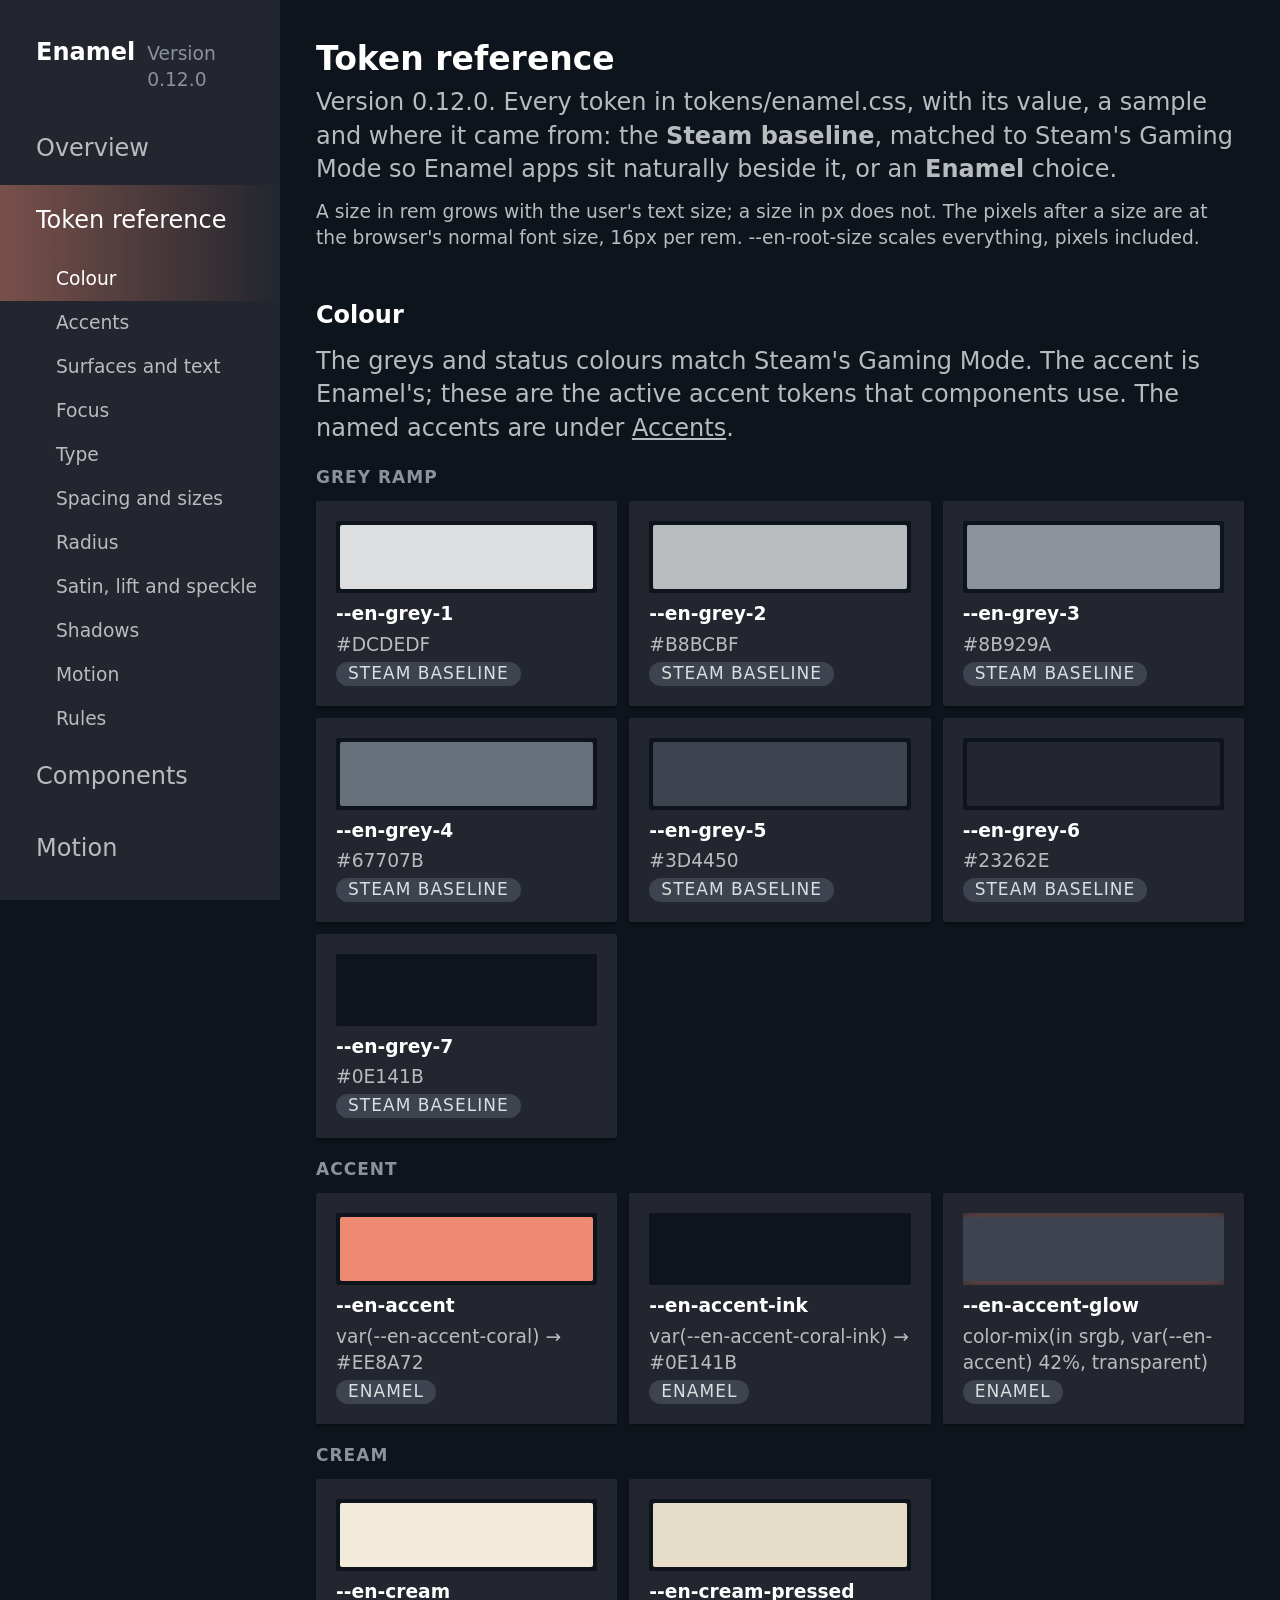
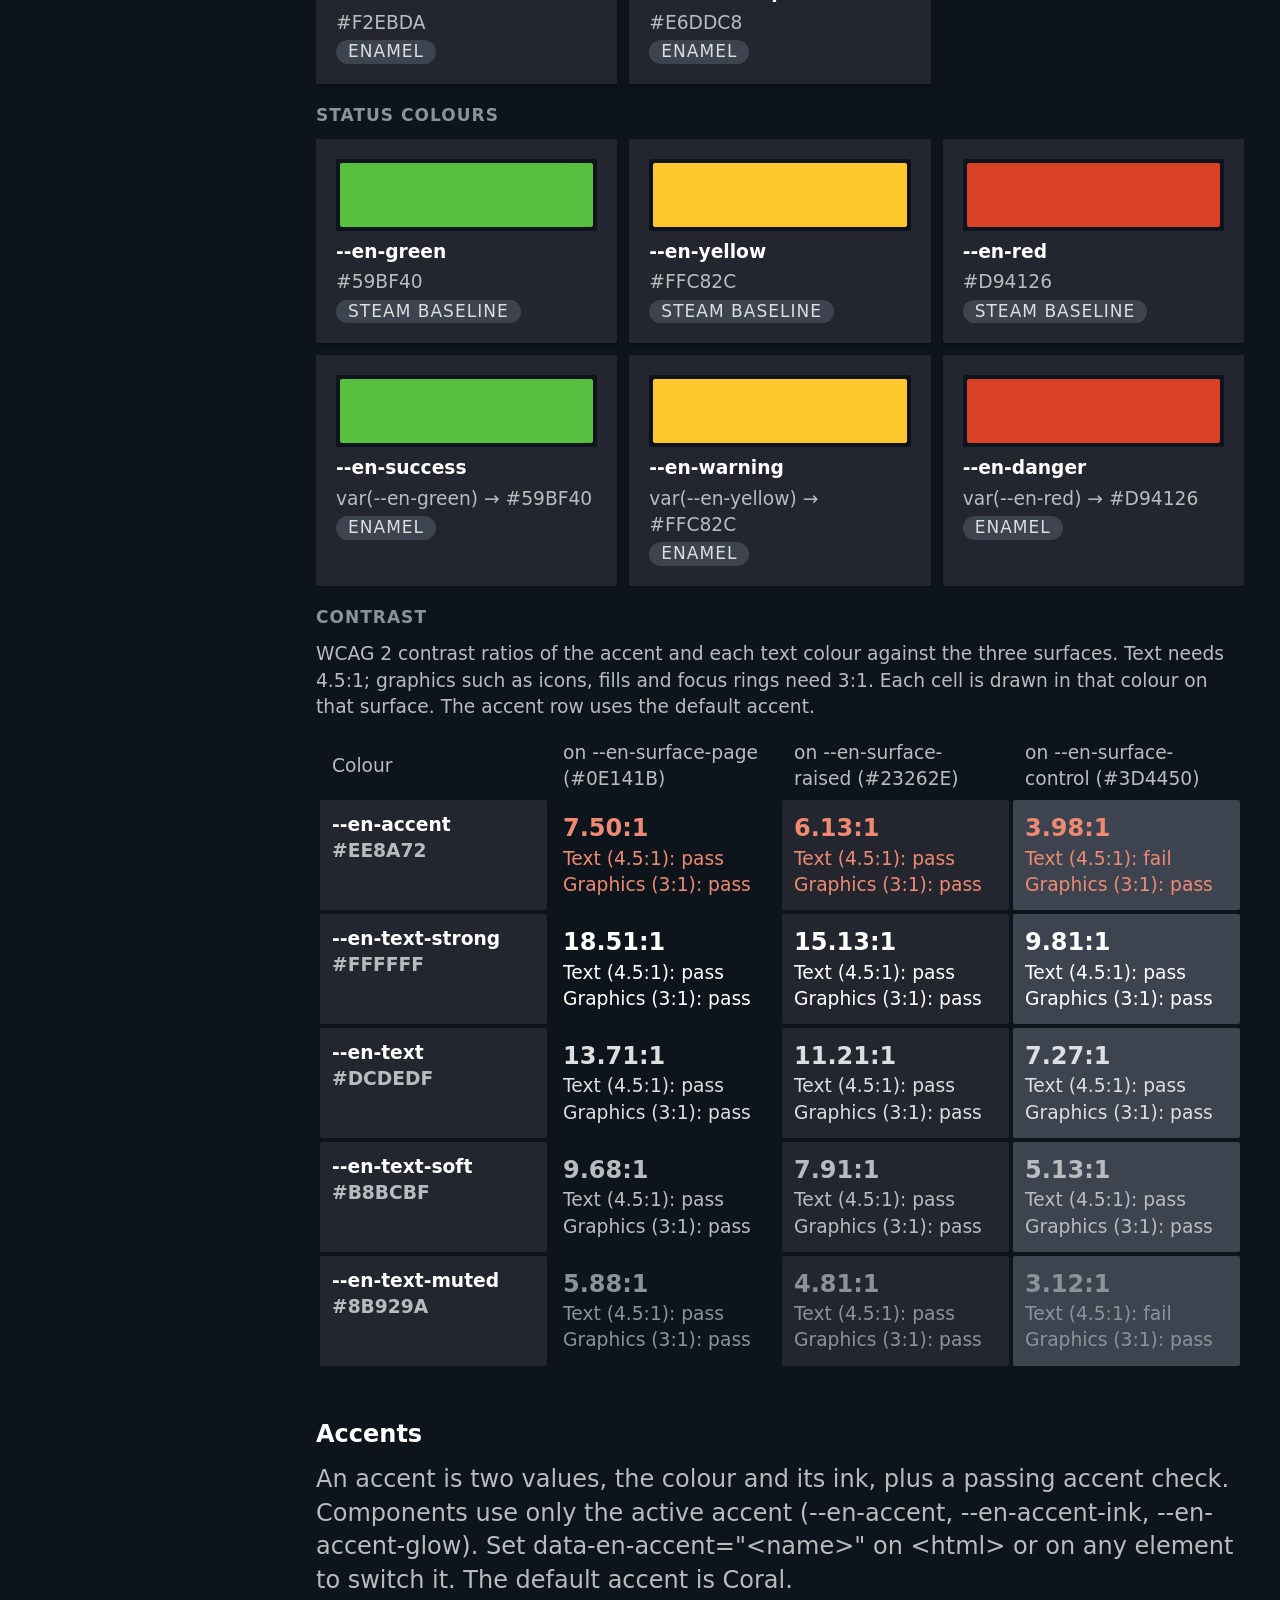
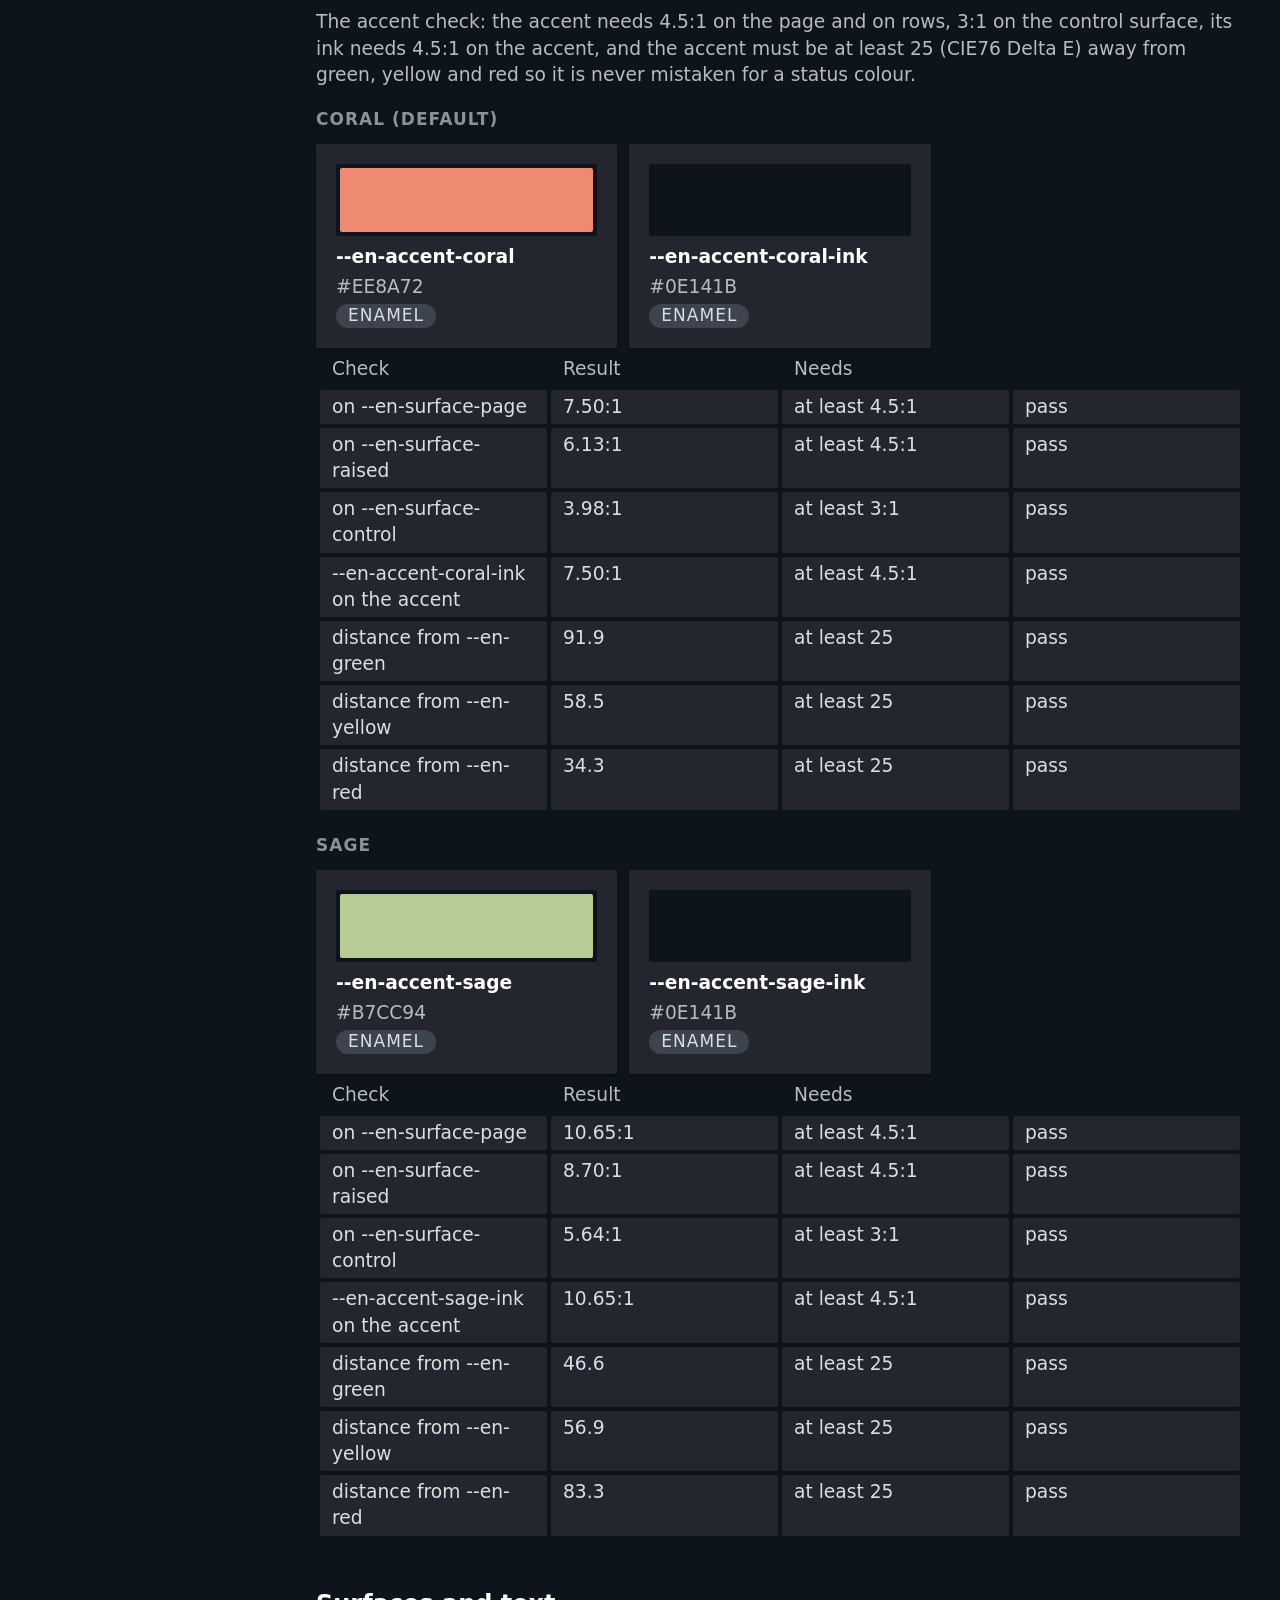
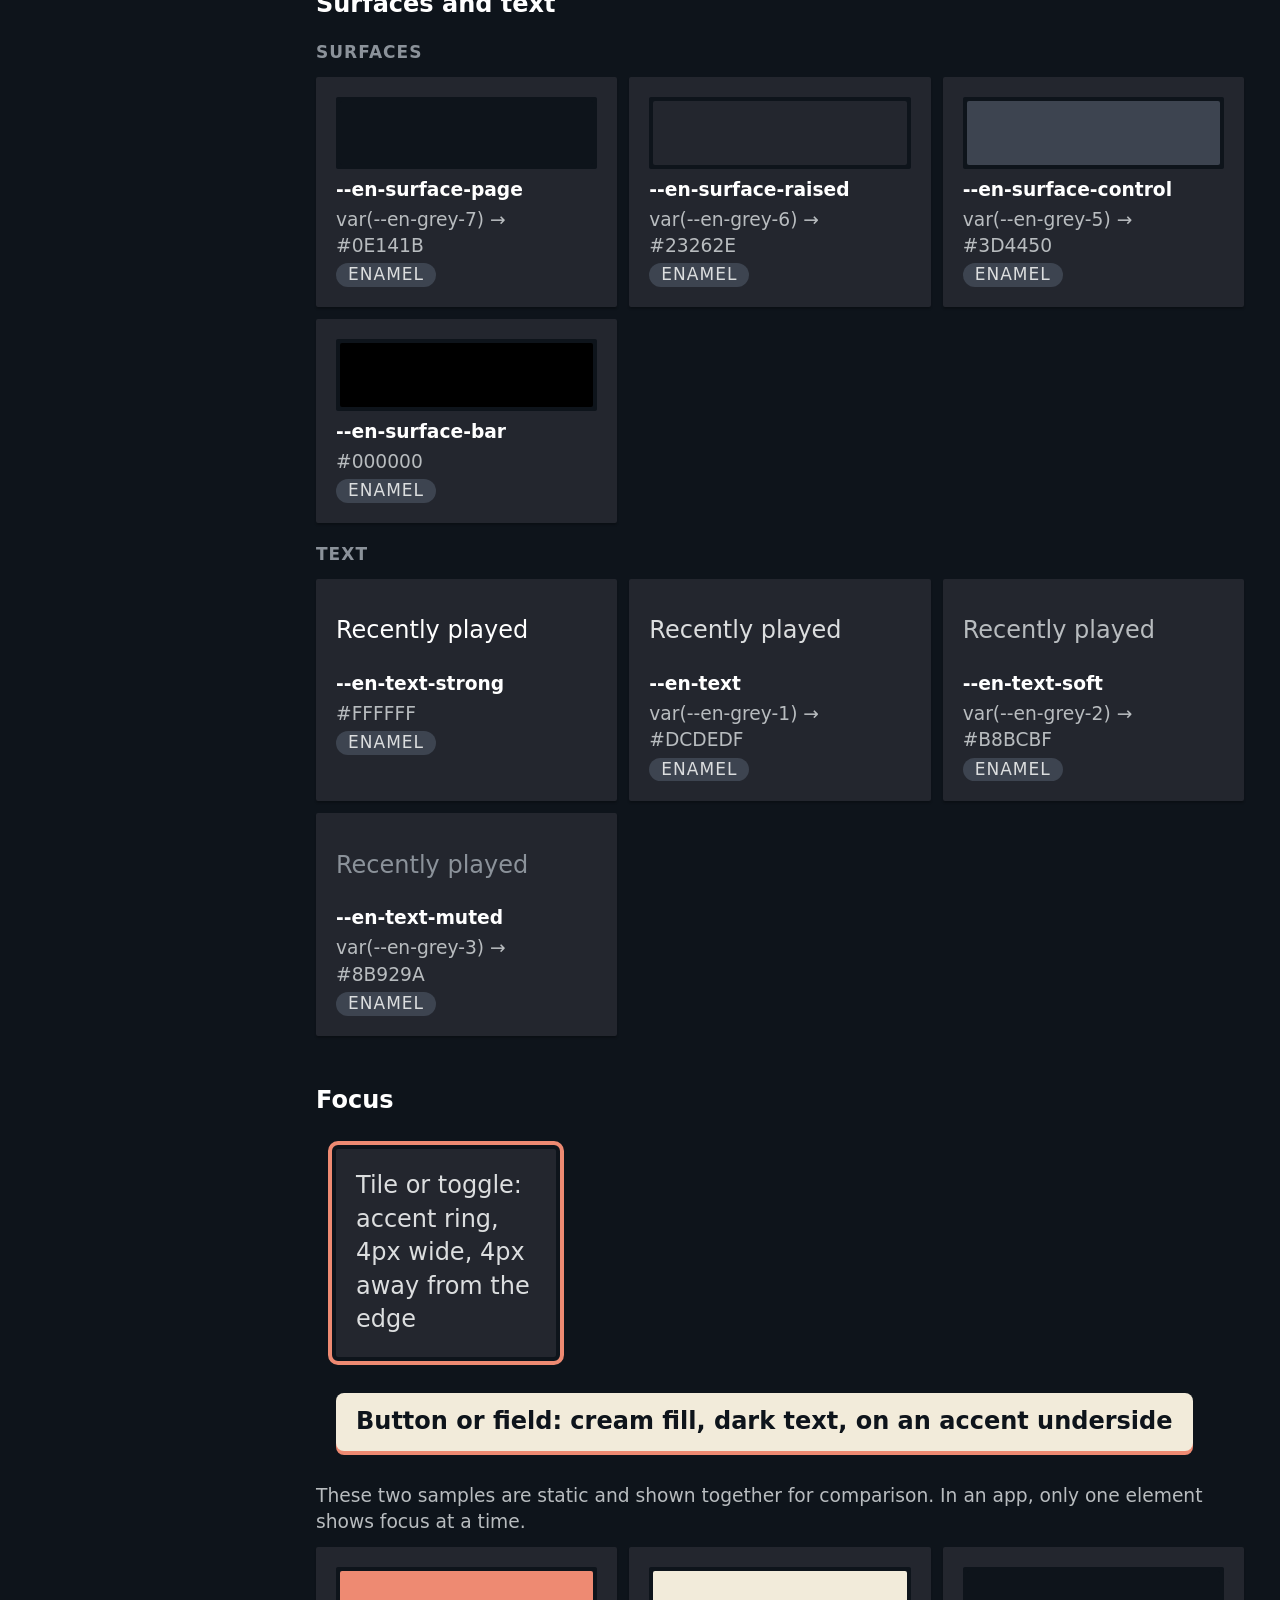
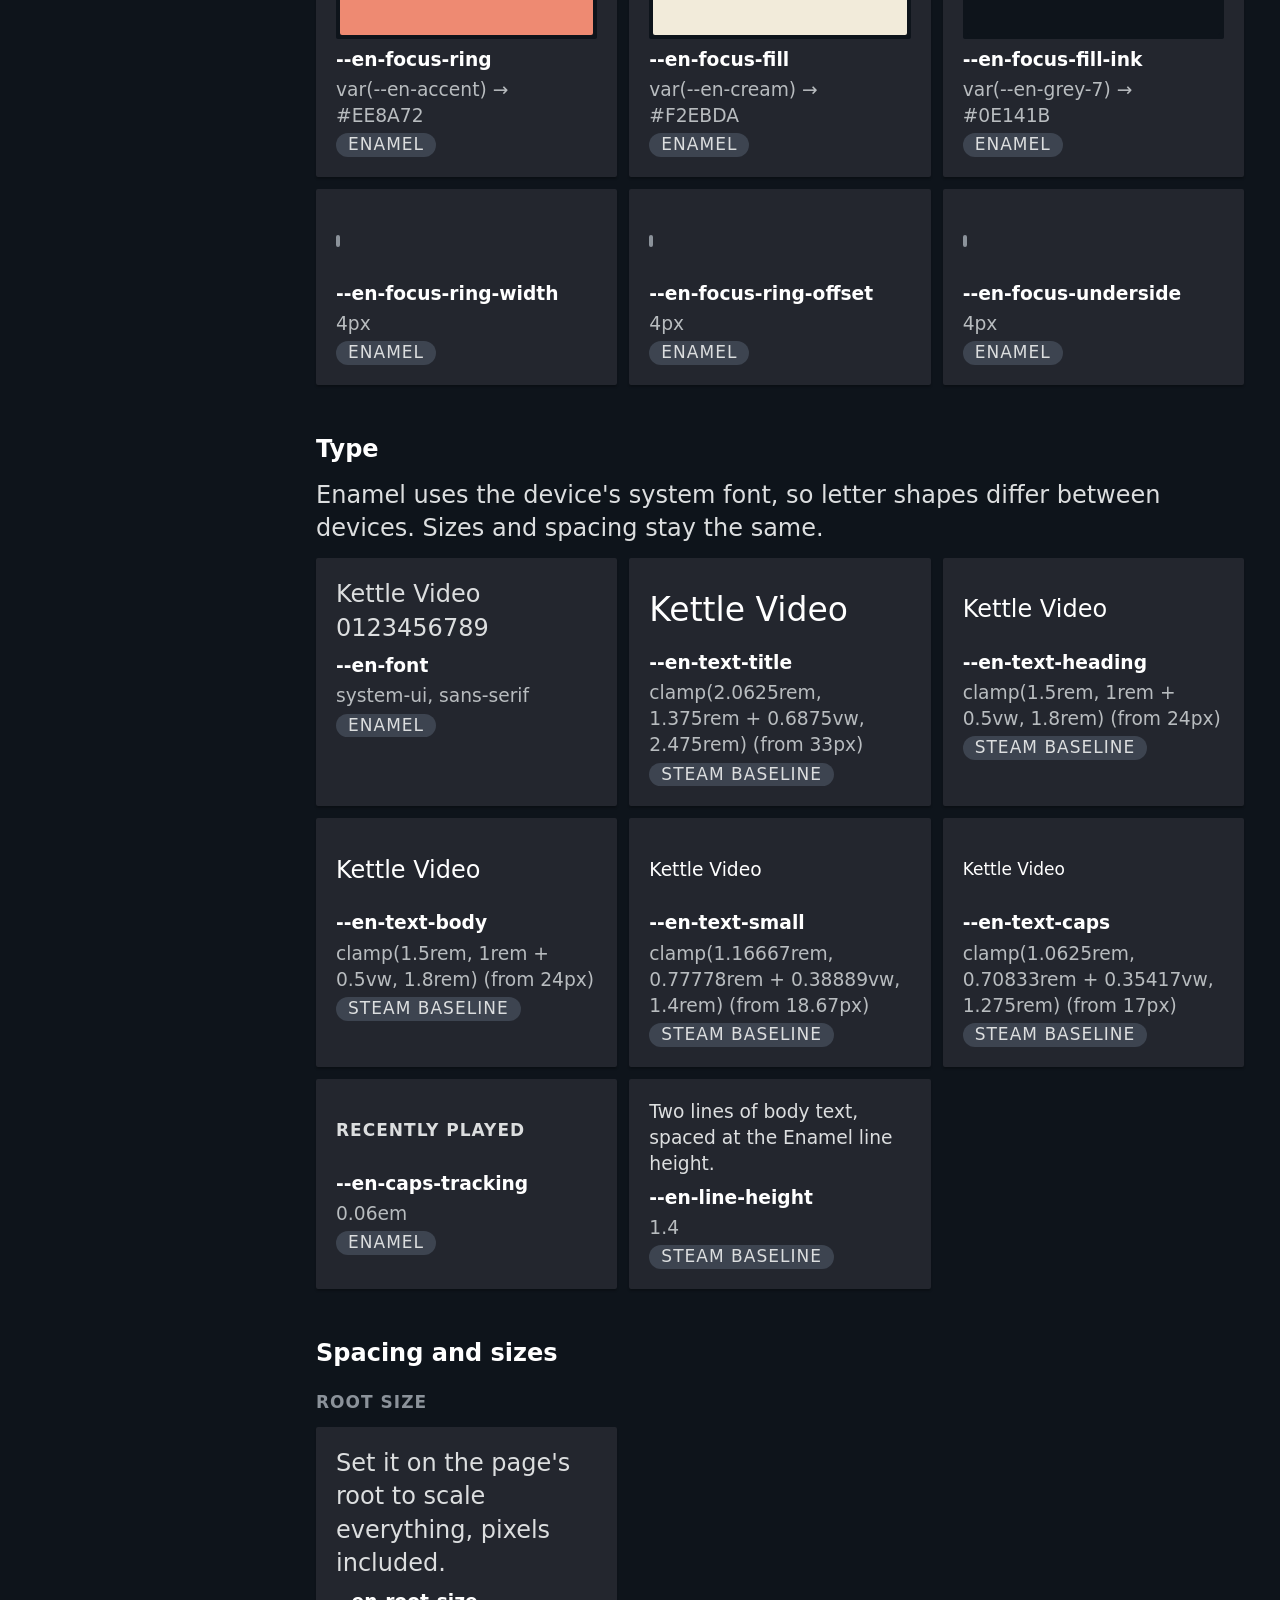
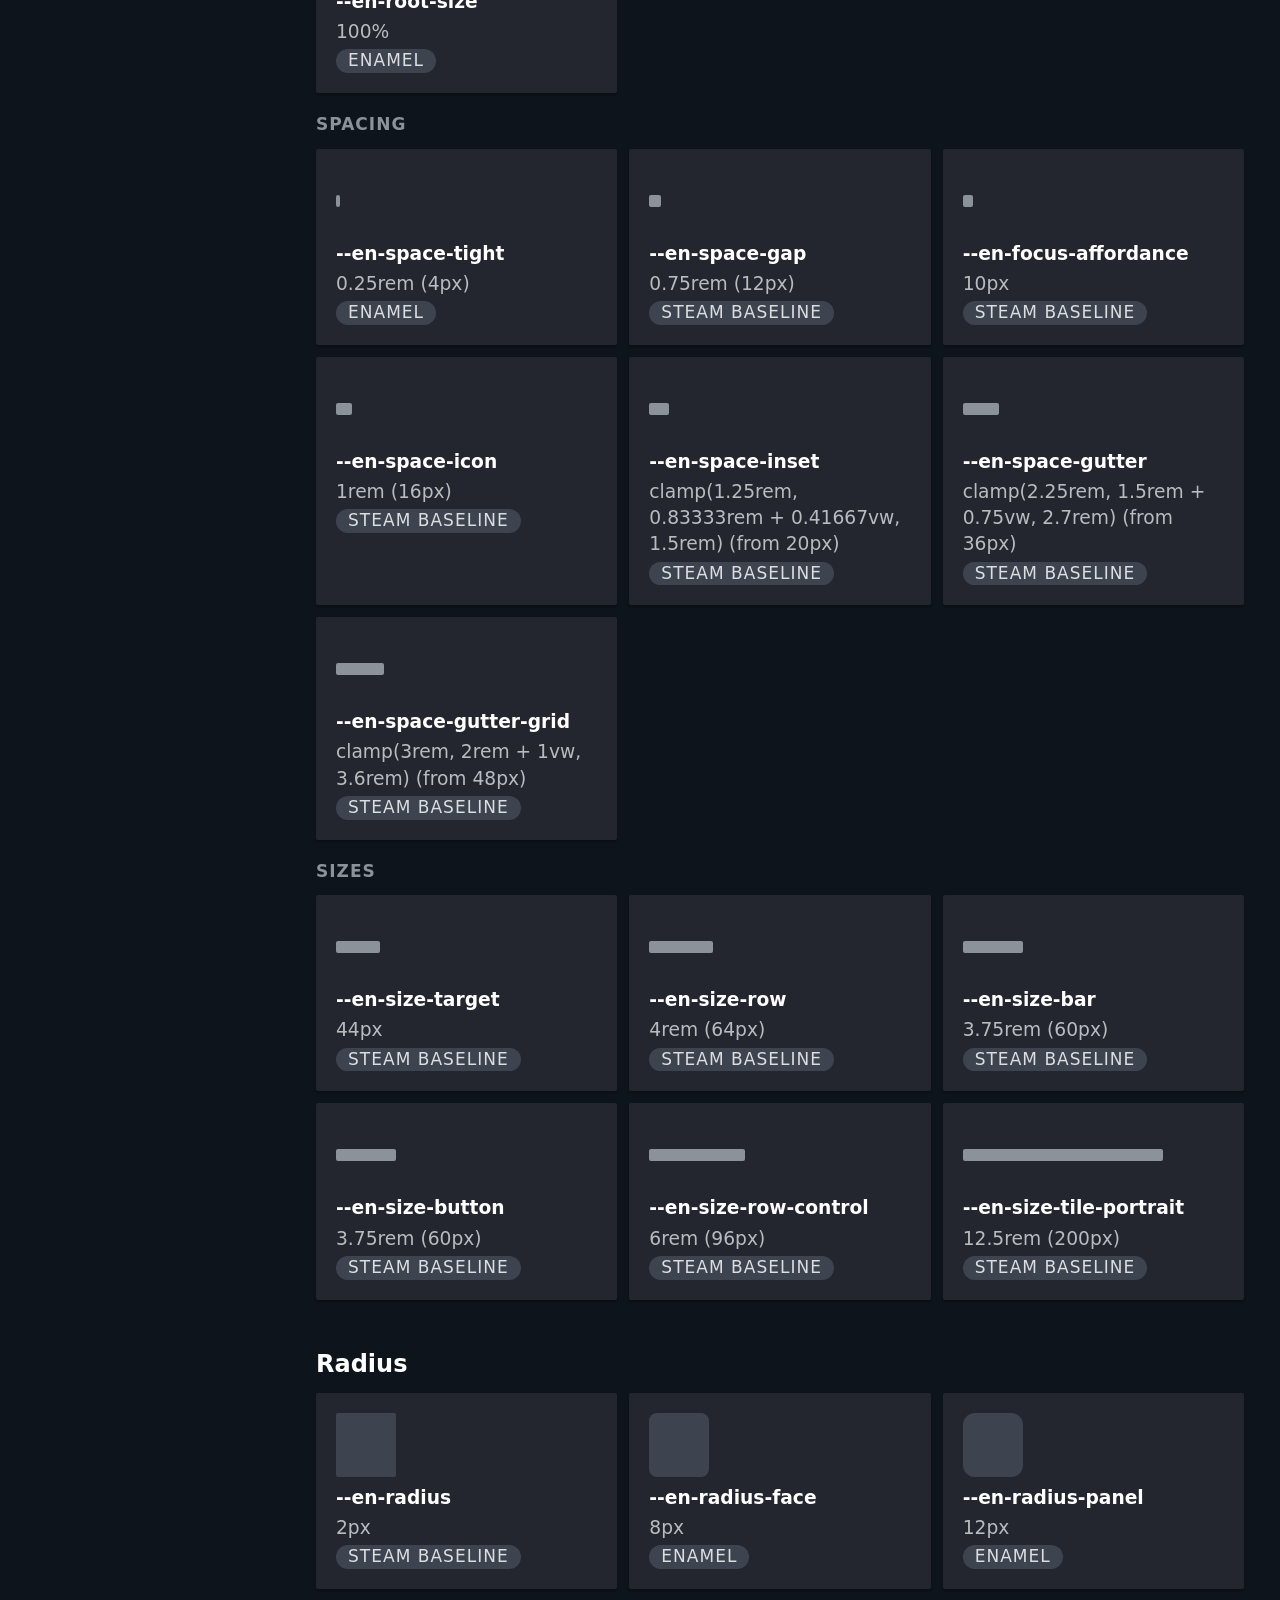
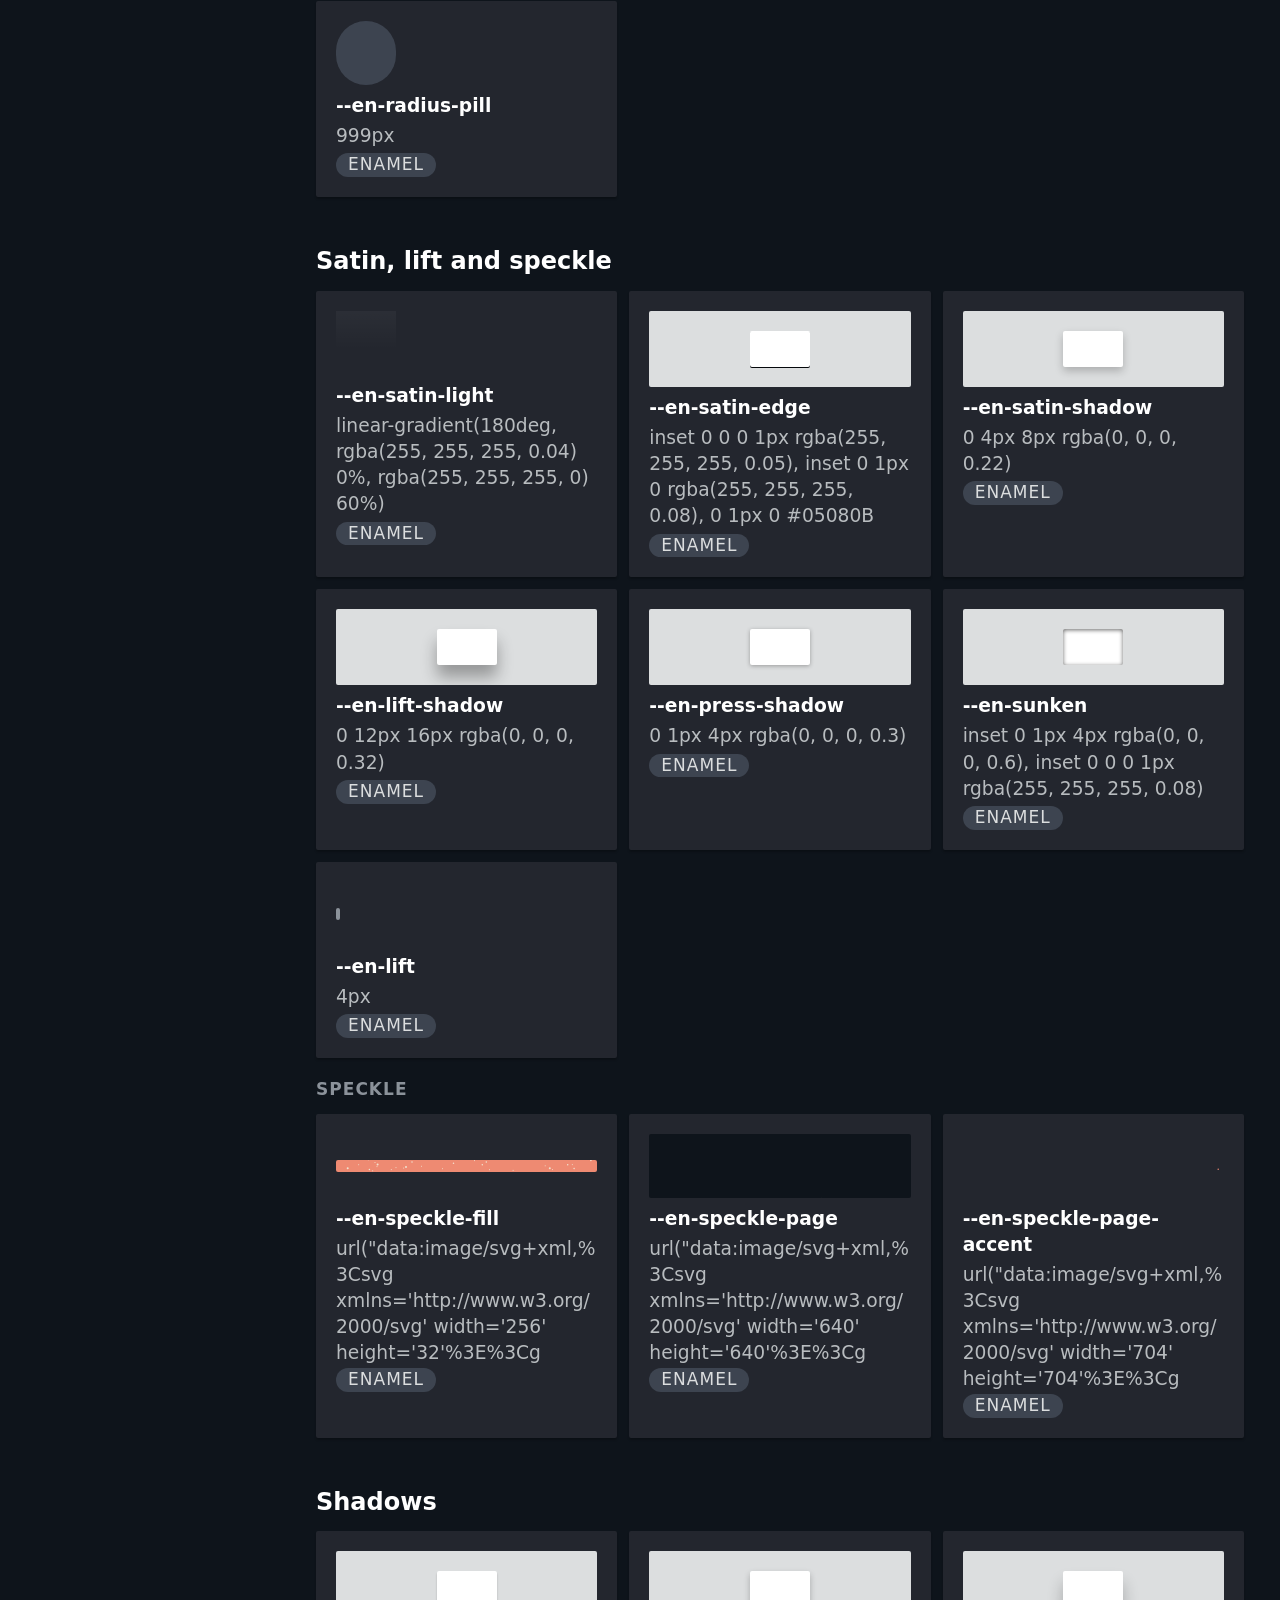
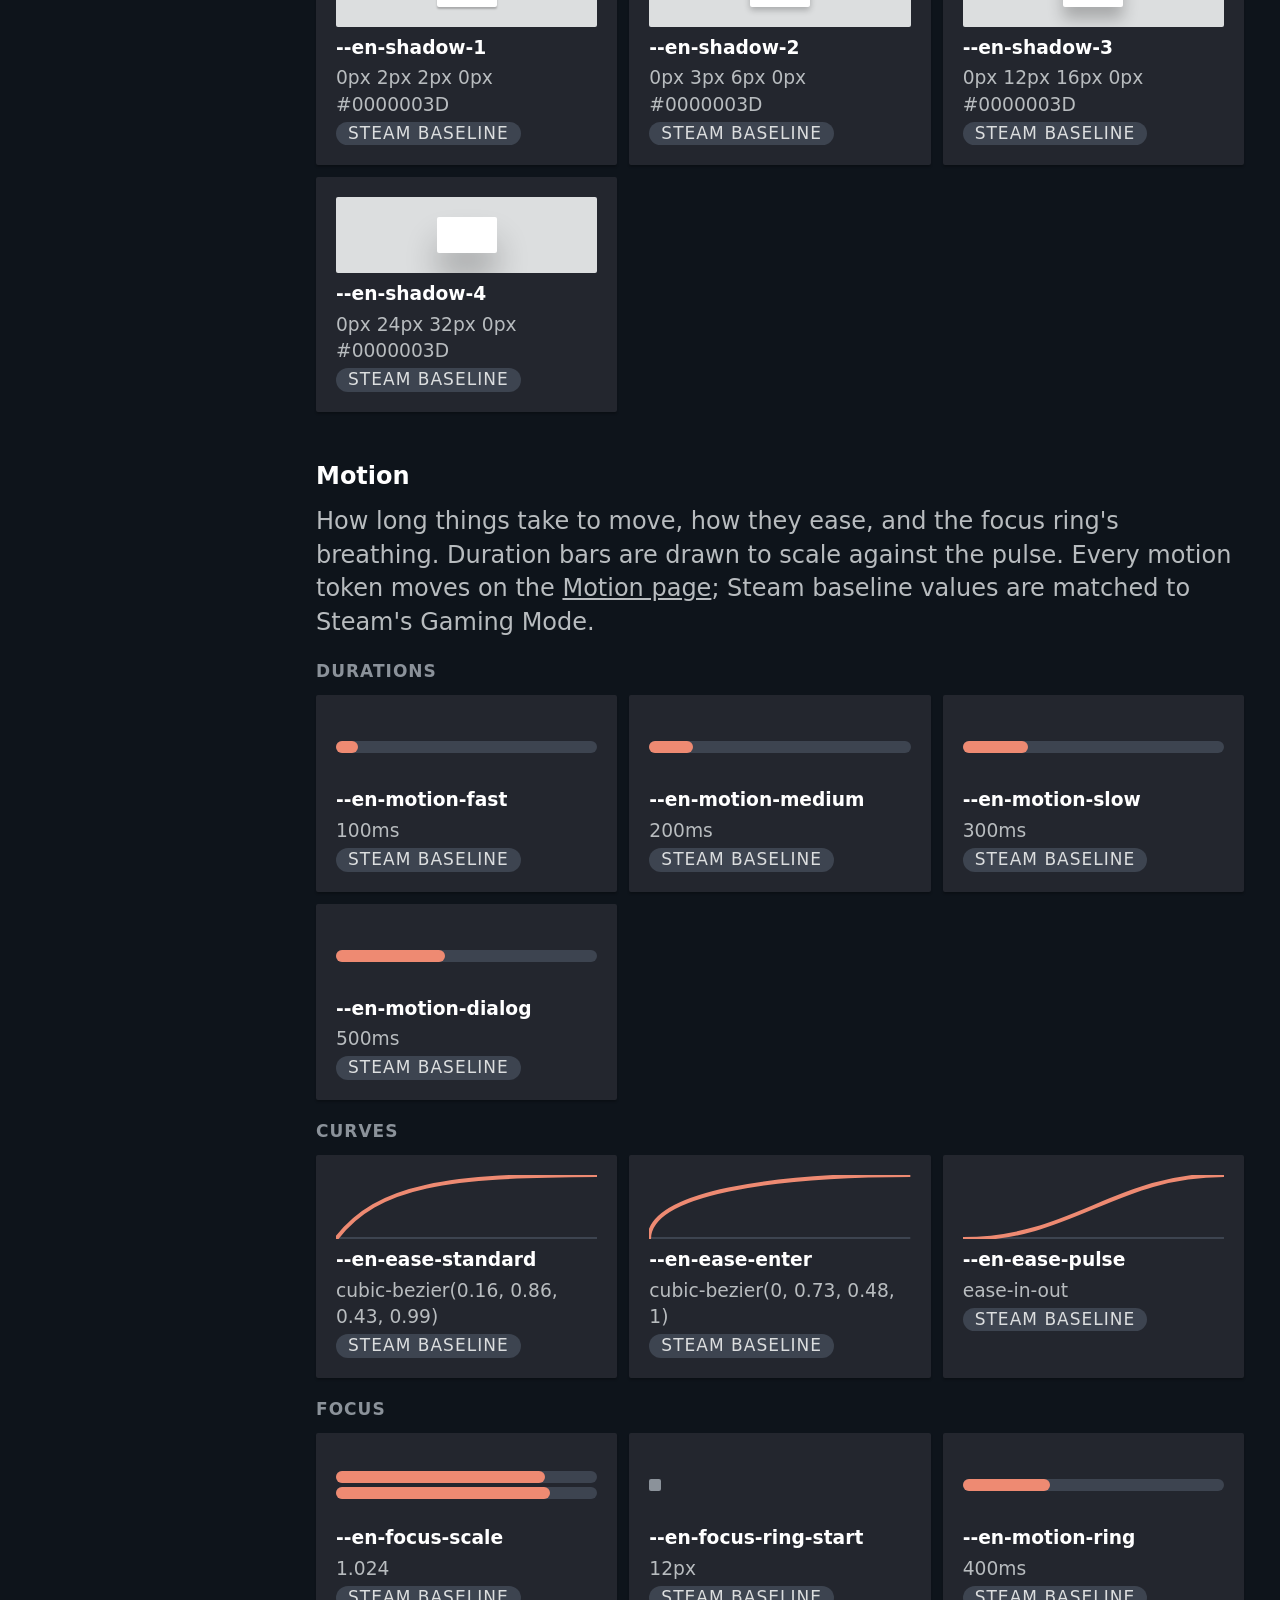
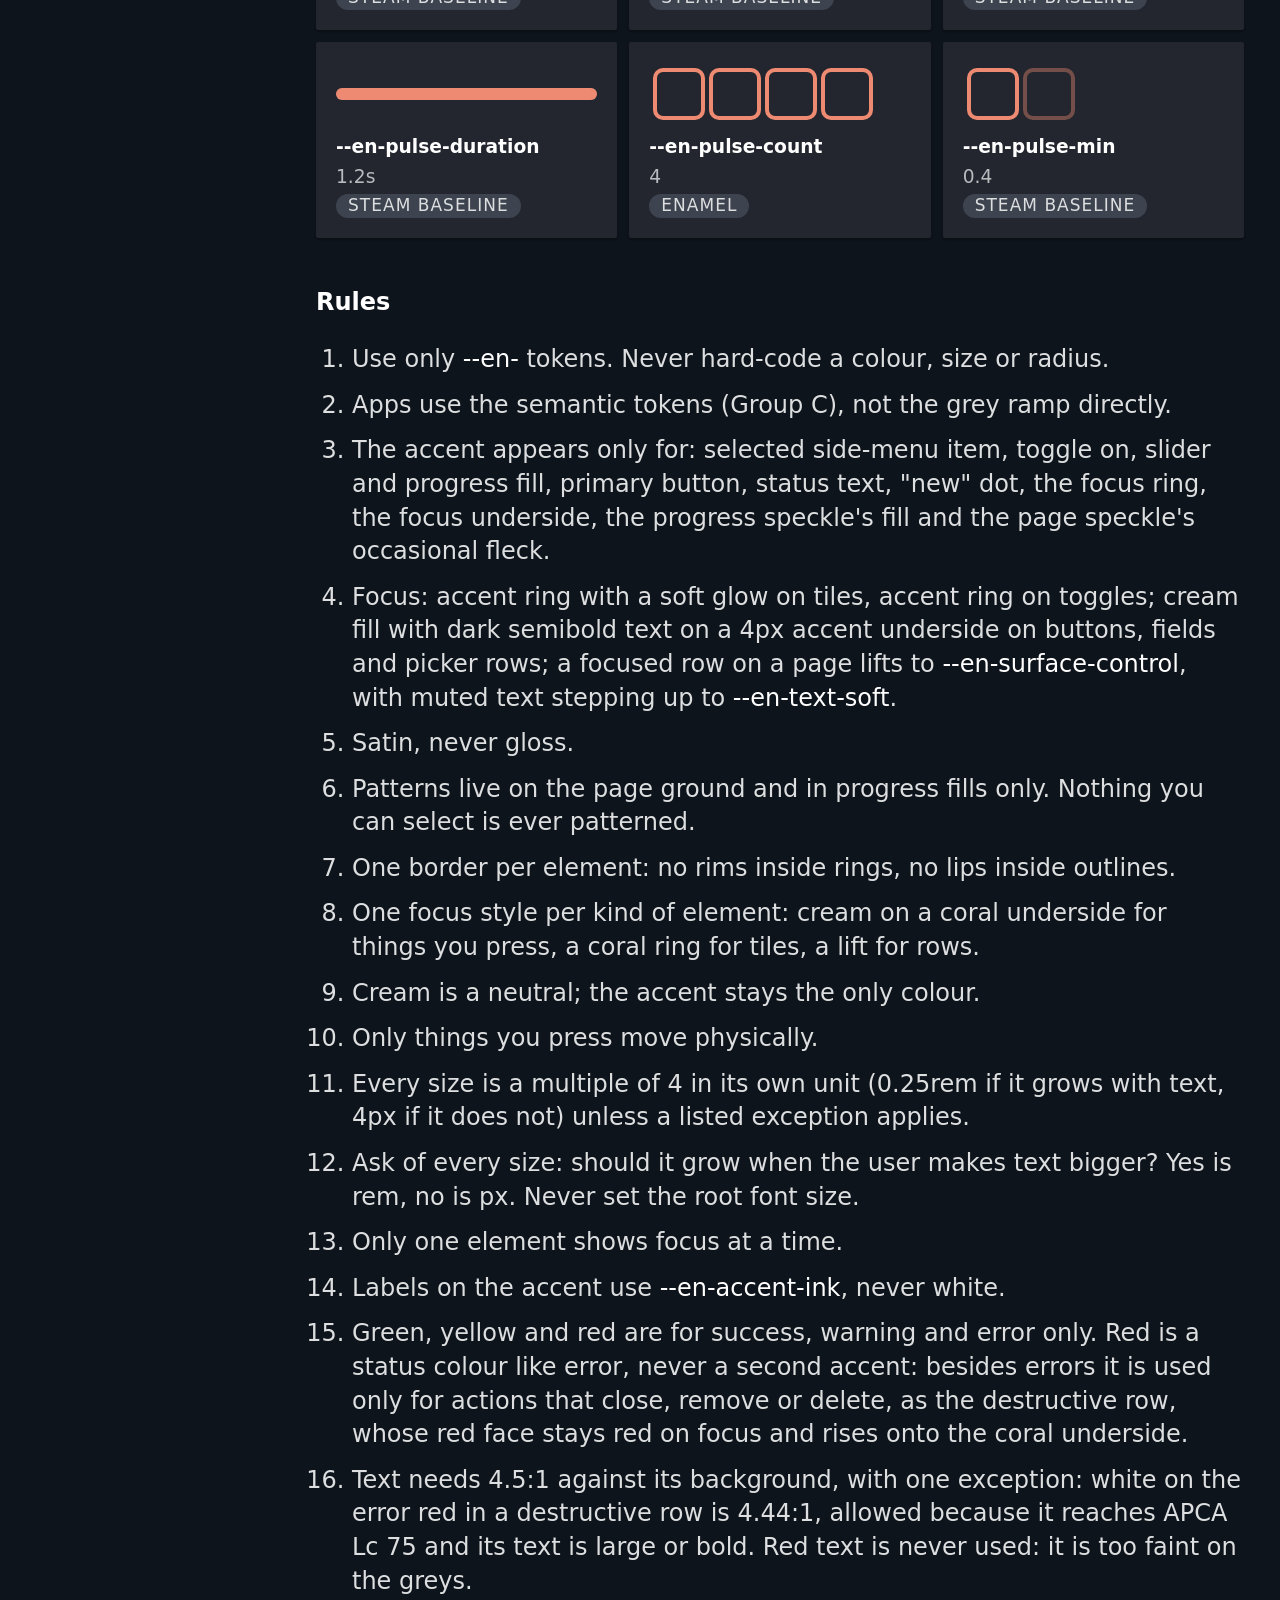
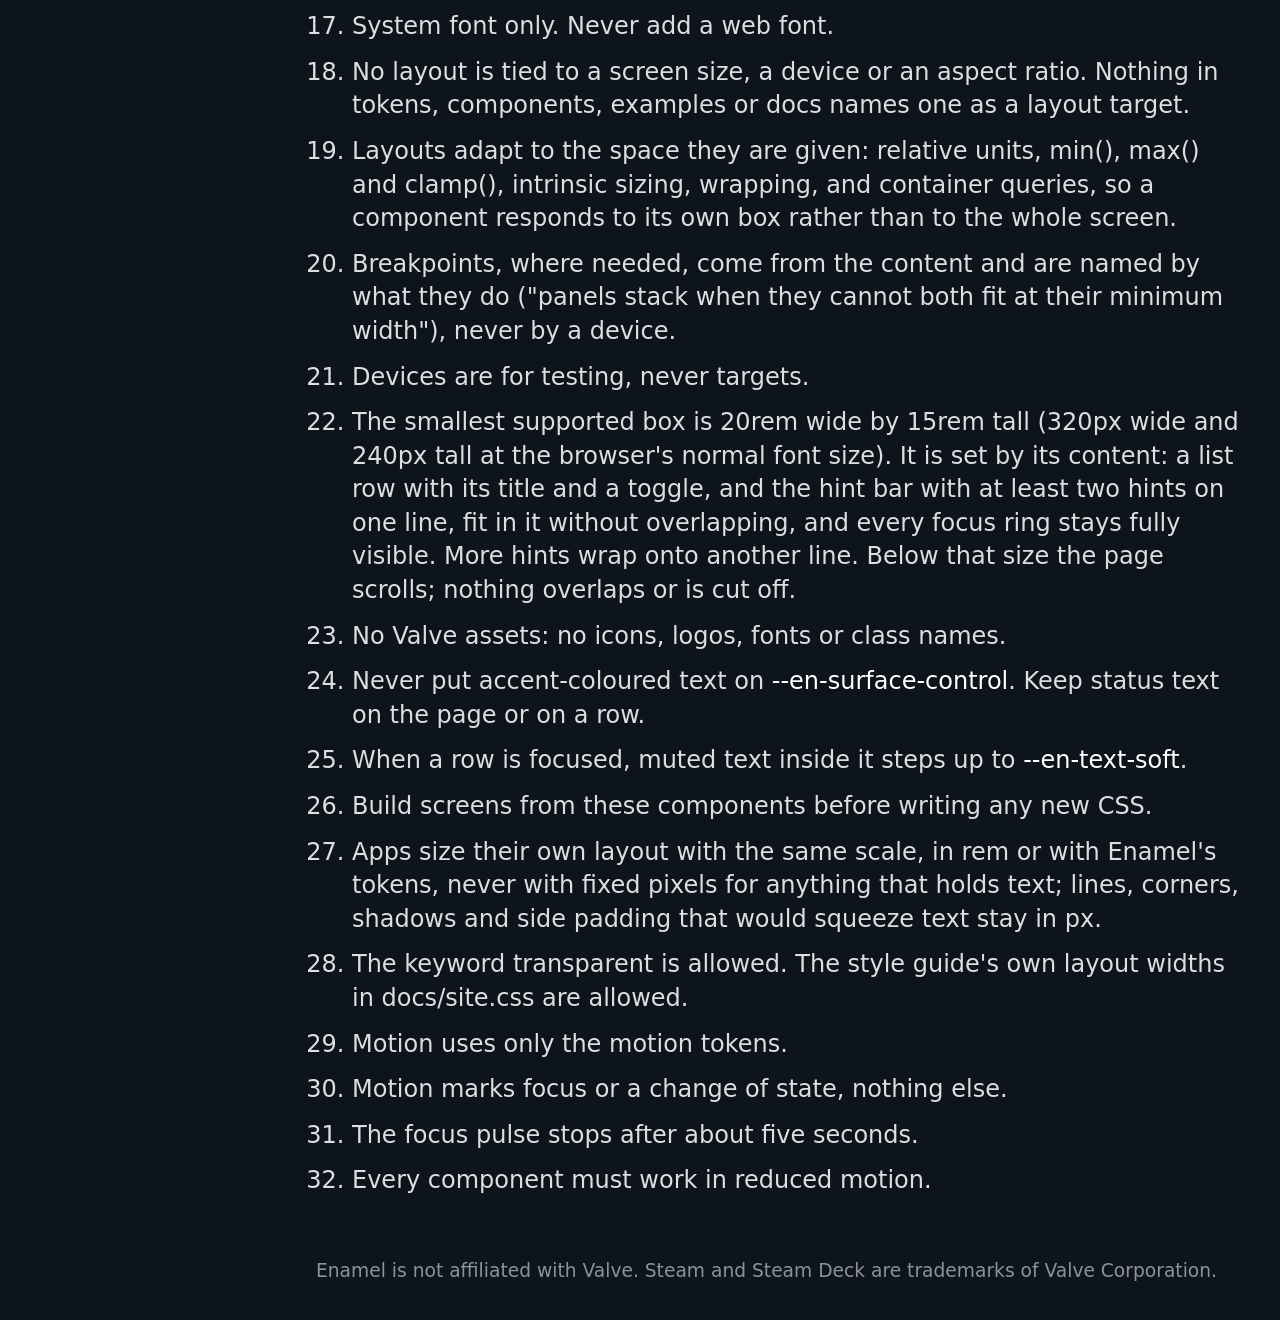
==== commit 73f7c3c2: "Refs #21: destructive row for Quit, Remove and other actions that close or delete (0.12.0) A list ro" ====
--- a/docs/index.html
+++ b/docs/index.html
@@ -86,7 +86,7 @@
 <!-- Generated by tools/build_styleguide.py from tokens/enamel.css. Do not edit by hand. -->
 <!-- enamel-menu:start (generated by tools/build_styleguide.py, do not edit by hand) -->
 <nav class="site-menu" aria-label="Style guide">
-<div class="site-menu__brand"><strong>Enamel</strong><span>Version 0.11.1</span></div>
+<div class="site-menu__brand"><strong>Enamel</strong><span>Version 0.12.0</span></div>
 <ul class="en-menu">
 <li><a class="en-menu__item" href="overview.html">Overview</a></li>
 <li><a class="en-menu__item" href="index.html" aria-current="page">Token reference</a>
@@ -133,12 +133,12 @@
 <!-- enamel-menu:end -->
 <main>
 <h1>Token reference</h1>
-<p class="lede">Version 0.11.1. Every token in <code>tokens/enamel.css</code>, with its value, a sample
+<p class="lede">Version 0.12.0. Every token in <code>tokens/enamel.css</code>, with its value, a sample
 and where it came from: the <b>Steam baseline</b>, matched to Steam's Gaming Mode so Enamel apps sit naturally
 beside it, or an <b>Enamel</b> choice.</p>
 <p class="note">A size in rem grows with the user's text size; a size in px does not. The pixels after a size are at
 the browser's normal font size, 16px per rem. <code>--en-root-size</code> scales everything, pixels included.</p>
-<section id="colour"><h2>Colour</h2><p class="lede">The greys and status colours match Steam's Gaming Mode. The accent is Enamel's; these are the active accent tokens that components use. The named accents are under <a href="#accents">Accents</a>.</p><h3>Grey ramp</h3><div class="grid"><div class="card"><div class="sample"><div class="frame"><div class="swatch" style="background: var(--en-grey-1); min-height: var(--en-size-row)"></div></div></div><code class="tok">--en-grey-1</code><code class="val">#DCDEDF</code><span class="label">Steam baseline</span></div><div class="card"><div class="sample"><div class="frame"><div class="swatch" style="background: var(--en-grey-2); min-height: var(--en-size-row)"></div></div></div><code class="tok">--en-grey-2</code><code class="val">#B8BCBF</code><span class="label">Steam baseline</span></div><div class="card"><div class="sample"><div class="frame"><div class="swatch" style="background: var(--en-grey-3); min-height: var(--en-size-row)"></div></div></div><code class="tok">--en-grey-3</code><code class="val">#8B929A</code><span class="label">Steam baseline</span></div><div class="card"><div class="sample"><div class="frame"><div class="swatch" style="background: var(--en-grey-4); min-height: var(--en-size-row)"></div></div></div><code class="tok">--en-grey-4</code><code class="val">#67707B</code><span class="label">Steam baseline</span></div><div class="card"><div class="sample"><div class="frame"><div class="swatch" style="background: var(--en-grey-5); min-height: var(--en-size-row)"></div></div></div><code class="tok">--en-grey-5</code><code class="val">#3D4450</code><span class="label">Steam baseline</span></div><div class="card"><div class="sample"><div class="frame"><div class="swatch" style="background: var(--en-grey-6); min-height: var(--en-size-row)"></div></div></div><code class="tok">--en-grey-6</code><code class="val">#23262E</code><span class="label">Steam baseline</span></div><div class="card"><div class="sample"><div class="frame"><div class="swatch" style="background: var(--en-grey-7); min-height: var(--en-size-row)"></div></div></div><code class="tok">--en-grey-7</code><code class="val">#0E141B</code><span class="label">Steam baseline</span></div></div><h3>Accent</h3><div class="grid"><div class="card"><div class="sample"><div class="frame"><div class="swatch" style="background: var(--en-accent); min-height: var(--en-size-row)"></div></div></div><code class="tok">--en-accent</code><code class="val">var(--en-accent-coral) &rarr; #EE8A72</code><span class="label">Enamel</span></div><div class="card"><div class="sample"><div class="frame"><div class="swatch" style="background: var(--en-accent-ink); min-height: var(--en-size-row)"></div></div></div><code class="tok">--en-accent-ink</code><code class="val">var(--en-accent-coral-ink) &rarr; #0E141B</code><span class="label">Enamel</span></div><div class="card"><div class="sample"><div class="glow" style="box-shadow: 0 0 var(--en-space-inset) var(--en-space-tight) var(--en-accent-glow); min-height: var(--en-size-row)"></div></div><code class="tok">--en-accent-glow</code><code class="val">color-mix(in srgb, var(--en-accent) 42%, transparent)</code><span class="label">Enamel</span></div></div><h3>Cream</h3><div class="grid"><div class="card"><div class="sample"><div class="frame"><div class="swatch" style="background: var(--en-cream); min-height: var(--en-size-row)"></div></div></div><code class="tok">--en-cream</code><code class="val">#F2EBDA</code><span class="label">Enamel</span></div><div class="card"><div class="sample"><div class="frame"><div class="swatch" style="background: var(--en-cream-pressed); min-height: var(--en-size-row)"></div></div></div><code class="tok">--en-cream-pressed</code><code class="val">#E6DDC8</code><span class="label">Enamel</span></div></div><h3>Status colours</h3><div class="grid"><div class="card"><div class="sample"><div class="frame"><div class="swatch" style="background: var(--en-green); min-height: var(--en-size-row)"></div></div></div><code class="tok">--en-green</code><code class="val">#59BF40</code><span class="label">Steam baseline</span></div><div class="card"><div class="sample"><div class="frame"><div class="swatch" style="background: var(--en-yellow); min-height: var(--en-size-row)"></div></div></div><code class="tok">--en-yellow</code><code class="val">#FFC82C</code><span class="label">Steam baseline</span></div><div class="card"><div class="sample"><div class="frame"><div class="swatch" style="background: var(--en-red); min-height: var(--en-size-row)"></div></div></div><code class="tok">--en-red</code><code class="val">#D94126</code><span class="label">Steam baseline</span></div><div class="card"><div class="sample"><div class="frame"><div class="swatch" style="background: var(--en-success); min-height: var(--en-size-row)"></div></div></div><code class="tok">--en-success</code><code class="val">var(--en-green) &rarr; #59BF40</code><span class="label">Enamel</span></div><div class="card"><div class="sample"><div class="frame"><div class="swatch" style="background: var(--en-warning); min-height: var(--en-size-row)"></div></div></div><code class="tok">--en-warning</code><code class="val">var(--en-yellow) &rarr; #FFC82C</code><span class="label">Enamel</span></div><div class="card"><div class="sample"><div class="frame"><div class="swatch" style="background: var(--en-danger); min-height: var(--en-size-row)"></div></div></div><code class="tok">--en-danger</code><code class="val">var(--en-red) &rarr; #D94126</code><span class="label">Enamel</span></div></div><h3>Contrast</h3><p class="note">WCAG 2 contrast ratios of the accent and each text colour against the three surfaces. Text needs 4.5:1; graphics such as icons, fills and focus rings need 3:1. Each cell is drawn in that colour on that surface. The accent row uses the default accent.</p><table><thead><tr><th>Colour</th><th>on <code>--en-surface-page</code> (#0E141B)</th><th>on <code>--en-surface-raised</code> (#23262E)</th><th>on <code>--en-surface-control</code> (#3D4450)</th></tr></thead><tbody><tr><td class="fg"><code>--en-accent</code><br><span class="note">#EE8A72</span></td><td style="background: var(--en-surface-page); color: var(--en-accent)"><span class="ratio">7.50:1</span>Text (4.5:1): pass<br>Graphics (3:1): pass</td><td style="background: var(--en-surface-raised); color: var(--en-accent)"><span class="ratio">6.13:1</span>Text (4.5:1): pass<br>Graphics (3:1): pass</td><td style="background: var(--en-surface-control); color: var(--en-accent)"><span class="ratio">3.98:1</span>Text (4.5:1): fail<br>Graphics (3:1): pass</td></tr><tr><td class="fg"><code>--en-text-strong</code><br><span class="note">#FFFFFF</span></td><td style="background: var(--en-surface-page); color: var(--en-text-strong)"><span class="ratio">18.51:1</span>Text (4.5:1): pass<br>Graphics (3:1): pass</td><td style="background: var(--en-surface-raised); color: var(--en-text-strong)"><span class="ratio">15.13:1</span>Text (4.5:1): pass<br>Graphics (3:1): pass</td><td style="background: var(--en-surface-control); color: var(--en-text-strong)"><span class="ratio">9.81:1</span>Text (4.5:1): pass<br>Graphics (3:1): pass</td></tr><tr><td class="fg"><code>--en-text</code><br><span class="note">#DCDEDF</span></td><td style="background: var(--en-surface-page); color: var(--en-text)"><span class="ratio">13.71:1</span>Text (4.5:1): pass<br>Graphics (3:1): pass</td><td style="background: var(--en-surface-raised); color: var(--en-text)"><span class="ratio">11.21:1</span>Text (4.5:1): pass<br>Graphics (3:1): pass</td><td style="background: var(--en-surface-control); color: var(--en-text)"><span class="ratio">7.27:1</span>Text (4.5:1): pass<br>Graphics (3:1): pass</td></tr><tr><td class="fg"><code>--en-text-soft</code><br><span class="note">#B8BCBF</span></td><td style="background: var(--en-surface-page); color: var(--en-text-soft)"><span class="ratio">9.68:1</span>Text (4.5:1): pass<br>Graphics (3:1): pass</td><td style="background: var(--en-surface-raised); color: var(--en-text-soft)"><span class="ratio">7.91:1</span>Text (4.5:1): pass<br>Graphics (3:1): pass</td><td style="background: var(--en-surface-control); color: var(--en-text-soft)"><span class="ratio">5.13:1</span>Text (4.5:1): pass<br>Graphics (3:1): pass</td></tr><tr><td class="fg"><code>--en-text-muted</code><br><span class="note">#8B929A</span></td><td style="background: var(--en-surface-page); color: var(--en-text-muted)"><span class="ratio">5.88:1</span>Text (4.5:1): pass<br>Graphics (3:1): pass</td><td style="background: var(--en-surface-raised); color: var(--en-text-muted)"><span class="ratio">4.81:1</span>Text (4.5:1): pass<br>Graphics (3:1): pass</td><td style="background: var(--en-surface-control); color: var(--en-text-muted)"><span class="ratio">3.12:1</span>Text (4.5:1): fail<br>Graphics (3:1): pass</td></tr></tbody></table></section><section id="accents"><h2>Accents</h2><p class="lede">An accent is two values, the colour and its ink, plus a passing accent check. Components use only the active accent (<code>--en-accent</code>, <code>--en-accent-ink</code>, <code>--en-accent-glow</code>). Set <code>data-en-accent="&lt;name&gt;"</code> on <code>&lt;html&gt;</code> or on any element to switch it. The default accent is Coral.</p><p class="note">The accent check: the accent needs 4.5:1 on the page and on rows, 3:1 on the control surface, its ink needs 4.5:1 on the accent, and the accent must be at least 25 (CIE76 Delta E) away from green, yellow and red so it is never mistaken for a status colour.</p><h3>Coral (default)</h3><div class="grid"><div class="card"><div class="sample"><div class="frame"><div class="swatch" style="background: var(--en-accent-coral); min-height: var(--en-size-row)"></div></div></div><code class="tok">--en-accent-coral</code><code class="val">#EE8A72</code><span class="label">Enamel</span></div><div class="card"><div class="sample"><div class="frame"><div class="swatch" style="background: var(--en-accent-coral-ink); min-height: var(--en-size-row)"></div></div></div><code class="tok">--en-accent-coral-ink</code><code class="val">#0E141B</code><span class="label">Enamel</span></div></div><table class="checks"><thead><tr><th>Check</th><th>Result</th><th>Needs</th><th></th></tr></thead><tbody><tr><td><code>on --en-surface-page</code></td><td>7.50:1</td><td>at least 4.5:1</td><td>pass</td></tr><tr><td><code>on --en-surface-raised</code></td><td>6.13:1</td><td>at least 4.5:1</td><td>pass</td></tr><tr><td><code>on --en-surface-control</code></td><td>3.98:1</td><td>at least 3:1</td><td>pass</td></tr><tr><td><code>--en-accent-coral-ink on the accent</code></td><td>7.50:1</td><td>at least 4.5:1</td><td>pass</td></tr><tr><td><code>distance from --en-green</code></td><td>91.9</td><td>at least 25</td><td>pass</td></tr><tr><td><code>distance from --en-yellow</code></td><td>58.5</td><td>at least 25</td><td>pass</td></tr><tr><td><code>distance from --en-red</code></td><td>34.3</td><td>at least 25</td><td>pass</td></tr></tbody></table><h3>Sage</h3><div class="grid"><div class="card"><div class="sample"><div class="frame"><div class="swatch" style="background: var(--en-accent-sage); min-height: var(--en-size-row)"></div></div></div><code class="tok">--en-accent-sage</code><code class="val">#B7CC94</code><span class="label">Enamel</span></div><div class="card"><div class="sample"><div class="frame"><div class="swatch" style="background: var(--en-accent-sage-ink); min-height: var(--en-size-row)"></div></div></div><code class="tok">--en-accent-sage-ink</code><code class="val">#0E141B</code><span class="label">Enamel</span></div></div><table class="checks"><thead><tr><th>Check</th><th>Result</th><th>Needs</th><th></th></tr></thead><tbody><tr><td><code>on --en-surface-page</code></td><td>10.65:1</td><td>at least 4.5:1</td><td>pass</td></tr><tr><td><code>on --en-surface-raised</code></td><td>8.70:1</td><td>at least 4.5:1</td><td>pass</td></tr><tr><td><code>on --en-surface-control</code></td><td>5.64:1</td><td>at least 3:1</td><td>pass</td></tr><tr><td><code>--en-accent-sage-ink on the accent</code></td><td>10.65:1</td><td>at least 4.5:1</td><td>pass</td></tr><tr><td><code>distance from --en-green</code></td><td>46.6</td><td>at least 25</td><td>pass</td></tr><tr><td><code>distance from --en-yellow</code></td><td>56.9</td><td>at least 25</td><td>pass</td></tr><tr><td><code>distance from --en-red</code></td><td>83.3</td><td>at least 25</td><td>pass</td></tr></tbody></table><div class="grid"></div></section><section id="surfaces"><h2>Surfaces and text</h2><h3>Surfaces</h3><div class="grid"><div class="card"><div class="sample"><div class="frame"><div class="swatch" style="background: var(--en-surface-page); min-height: var(--en-size-row)"></div></div></div><code class="tok">--en-surface-page</code><code class="val">var(--en-grey-7) &rarr; #0E141B</code><span class="label">Enamel</span></div><div class="card"><div class="sample"><div class="frame"><div class="swatch" style="background: var(--en-surface-raised); min-height: var(--en-size-row)"></div></div></div><code class="tok">--en-surface-raised</code><code class="val">var(--en-grey-6) &rarr; #23262E</code><span class="label">Enamel</span></div><div class="card"><div class="sample"><div class="frame"><div class="swatch" style="background: var(--en-surface-control); min-height: var(--en-size-row)"></div></div></div><code class="tok">--en-surface-control</code><code class="val">var(--en-grey-5) &rarr; #3D4450</code><span class="label">Enamel</span></div><div class="card"><div class="sample"><div class="frame"><div class="swatch" style="background: var(--en-surface-bar); min-height: var(--en-size-row)"></div></div></div><code class="tok">--en-surface-bar</code><code class="val">#000000</code><span class="label">Enamel</span></div></div><h3>Text</h3><div class="grid"><div class="card"><div class="sample"><span style="color: var(--en-text-strong)">Recently played</span></div><code class="tok">--en-text-strong</code><code class="val">#FFFFFF</code><span class="label">Enamel</span></div><div class="card"><div class="sample"><span style="color: var(--en-text)">Recently played</span></div><code class="tok">--en-text</code><code class="val">var(--en-grey-1) &rarr; #DCDEDF</code><span class="label">Enamel</span></div><div class="card"><div class="sample"><span style="color: var(--en-text-soft)">Recently played</span></div><code class="tok">--en-text-soft</code><code class="val">var(--en-grey-2) &rarr; #B8BCBF</code><span class="label">Enamel</span></div><div class="card"><div class="sample"><span style="color: var(--en-text-muted)">Recently played</span></div><code class="tok">--en-text-muted</code><code class="val">var(--en-grey-3) &rarr; #8B929A</code><span class="label">Enamel</span></div></div></section><section id="focus"><h2>Focus</h2><div class="demo"><div class="tile">Tile or toggle: accent ring, 4px wide, 4px away from the edge</div><div class="button">Button or field: cream fill, dark text, on an accent underside</div></div><p class="note">These two samples are static and shown together for comparison. In an app, only one element shows focus at a time.</p><div class="grid"><div class="card"><div class="sample"><div class="frame"><div class="swatch" style="background: var(--en-focus-ring); min-height: var(--en-size-row)"></div></div></div><code class="tok">--en-focus-ring</code><code class="val">var(--en-accent) &rarr; #EE8A72</code><span class="label">Enamel</span></div><div class="card"><div class="sample"><div class="frame"><div class="swatch" style="background: var(--en-focus-fill); min-height: var(--en-size-row)"></div></div></div><code class="tok">--en-focus-fill</code><code class="val">var(--en-cream) &rarr; #F2EBDA</code><span class="label">Enamel</span></div><div class="card"><div class="sample"><div class="frame"><div class="swatch" style="background: var(--en-focus-fill-ink); min-height: var(--en-size-row)"></div></div></div><code class="tok">--en-focus-fill-ink</code><code class="val">var(--en-grey-7) &rarr; #0E141B</code><span class="label">Enamel</span></div><div class="card"><div class="sample"><div class="ruler" style="width: var(--en-focus-ring-width)"></div></div><code class="tok">--en-focus-ring-width</code><code class="val">4px</code><span class="label">Enamel</span></div><div class="card"><div class="sample"><div class="ruler" style="width: var(--en-focus-ring-offset)"></div></div><code class="tok">--en-focus-ring-offset</code><code class="val">4px</code><span class="label">Enamel</span></div><div class="card"><div class="sample"><div class="ruler" style="width: var(--en-focus-underside)"></div></div><code class="tok">--en-focus-underside</code><code class="val">4px</code><span class="label">Enamel</span></div></div></section><section id="type"><h2>Type</h2><p>Enamel uses the device's system font, so letter shapes differ between devices. Sizes and spacing stay the same.</p><div class="grid"><div class="card"><div class="sample"><span style="font-family: var(--en-font)">Kettle Video 0123456789</span></div><code class="tok">--en-font</code><code class="val">system-ui, sans-serif</code><span class="label">Enamel</span></div><div class="card"><div class="sample"><span class="size" style="font-size: var(--en-text-title)">Kettle Video</span></div><code class="tok">--en-text-title</code><code class="val">clamp(2.0625rem, 1.375rem + 0.6875vw, 2.475rem) (from 33px)</code><span class="label">Steam baseline</span></div><div class="card"><div class="sample"><span class="size" style="font-size: var(--en-text-heading)">Kettle Video</span></div><code class="tok">--en-text-heading</code><code class="val">clamp(1.5rem, 1rem + 0.5vw, 1.8rem) (from 24px)</code><span class="label">Steam baseline</span></div><div class="card"><div class="sample"><span class="size" style="font-size: var(--en-text-body)">Kettle Video</span></div><code class="tok">--en-text-body</code><code class="val">clamp(1.5rem, 1rem + 0.5vw, 1.8rem) (from 24px)</code><span class="label">Steam baseline</span></div><div class="card"><div class="sample"><span class="size" style="font-size: var(--en-text-small)">Kettle Video</span></div><code class="tok">--en-text-small</code><code class="val">clamp(1.16667rem, 0.77778rem + 0.38889vw, 1.4rem) (from 18.67px)</code><span class="label">Steam baseline</span></div><div class="card"><div class="sample"><span class="size" style="font-size: var(--en-text-caps)">Kettle Video</span></div><code class="tok">--en-text-caps</code><code class="val">clamp(1.0625rem, 0.70833rem + 0.35417vw, 1.275rem) (from 17px)</code><span class="label">Steam baseline</span></div><div class="card"><div class="sample"><span style="font-size: var(--en-text-caps); text-transform: uppercase; letter-spacing: var(--en-caps-tracking); font-weight: 700">Recently played</span></div><code class="tok">--en-caps-tracking</code><code class="val">0.06em</code><span class="label">Enamel</span></div><div class="card"><div class="sample"><span class="wrap" style="font-size: var(--en-text-small); line-height: var(--en-line-height)">Two lines of body text, spaced at the Enamel line height.</span></div><code class="tok">--en-line-height</code><code class="val">1.4</code><span class="label">Steam baseline</span></div></div></section><section id="spacing"><h2>Spacing and sizes</h2><h3>Root size</h3><div class="grid"><div class="card"><div class="sample"><span class="wrap">Set it on the page's root to scale everything, pixels included.</span></div><code class="tok">--en-root-size</code><code class="val">100%</code><span class="label">Enamel</span></div></div><h3>Spacing</h3><div class="grid"><div class="card"><div class="sample"><div class="ruler" style="width: var(--en-space-tight)"></div></div><code class="tok">--en-space-tight</code><code class="val">0.25rem (4px)</code><span class="label">Enamel</span></div><div class="card"><div class="sample"><div class="ruler" style="width: var(--en-space-gap)"></div></div><code class="tok">--en-space-gap</code><code class="val">0.75rem (12px)</code><span class="label">Steam baseline</span></div><div class="card"><div class="sample"><div class="ruler" style="width: var(--en-focus-affordance)"></div></div><code class="tok">--en-focus-affordance</code><code class="val">10px</code><span class="label">Steam baseline</span></div><div class="card"><div class="sample"><div class="ruler" style="width: var(--en-space-icon)"></div></div><code class="tok">--en-space-icon</code><code class="val">1rem (16px)</code><span class="label">Steam baseline</span></div><div class="card"><div class="sample"><div class="ruler" style="width: var(--en-space-inset)"></div></div><code class="tok">--en-space-inset</code><code class="val">clamp(1.25rem, 0.83333rem + 0.41667vw, 1.5rem) (from 20px)</code><span class="label">Steam baseline</span></div><div class="card"><div class="sample"><div class="ruler" style="width: var(--en-space-gutter)"></div></div><code class="tok">--en-space-gutter</code><code class="val">clamp(2.25rem, 1.5rem + 0.75vw, 2.7rem) (from 36px)</code><span class="label">Steam baseline</span></div><div class="card"><div class="sample"><div class="ruler" style="width: var(--en-space-gutter-grid)"></div></div><code class="tok">--en-space-gutter-grid</code><code class="val">clamp(3rem, 2rem + 1vw, 3.6rem) (from 48px)</code><span class="label">Steam baseline</span></div></div><h3>Sizes</h3><div class="grid"><div class="card"><div class="sample"><div class="ruler" style="width: var(--en-size-target)"></div></div><code class="tok">--en-size-target</code><code class="val">44px</code><span class="label">Steam baseline</span></div><div class="card"><div class="sample"><div class="ruler" style="width: var(--en-size-row)"></div></div><code class="tok">--en-size-row</code><code class="val">4rem (64px)</code><span class="label">Steam baseline</span></div><div class="card"><div class="sample"><div class="ruler" style="width: var(--en-size-bar)"></div></div><code class="tok">--en-size-bar</code><code class="val">3.75rem (60px)</code><span class="label">Steam baseline</span></div><div class="card"><div class="sample"><div class="ruler" style="width: var(--en-size-button)"></div></div><code class="tok">--en-size-button</code><code class="val">3.75rem (60px)</code><span class="label">Steam baseline</span></div><div class="card"><div class="sample"><div class="ruler" style="width: var(--en-size-row-control)"></div></div><code class="tok">--en-size-row-control</code><code class="val">6rem (96px)</code><span class="label">Steam baseline</span></div><div class="card"><div class="sample"><div class="ruler" style="width: var(--en-size-tile-portrait)"></div></div><code class="tok">--en-size-tile-portrait</code><code class="val">12.5rem (200px)</code><span class="label">Steam baseline</span></div></div></section><section id="radius"><h2>Radius</h2><div class="grid"><div class="card"><div class="sample"><div class="corner" style="border-radius: var(--en-radius)"></div></div><code class="tok">--en-radius</code><code class="val">2px</code><span class="label">Steam baseline</span></div><div class="card"><div class="sample"><div class="corner" style="border-radius: var(--en-radius-face)"></div></div><code class="tok">--en-radius-face</code><code class="val">8px</code><span class="label">Enamel</span></div><div class="card"><div class="sample"><div class="corner" style="border-radius: var(--en-radius-panel)"></div></div><code class="tok">--en-radius-panel</code><code class="val">12px</code><span class="label">Enamel</span></div><div class="card"><div class="sample"><div class="corner" style="border-radius: var(--en-radius-pill)"></div></div><code class="tok">--en-radius-pill</code><code class="val">999px</code><span class="label">Enamel</span></div></div></section><section id="satin"><h2>Satin, lift and speckle</h2><div class="grid"><div class="card"><div class="sample"><div class="corner" style="background-color: var(--en-surface-raised); background-image: var(--en-satin-light)"></div></div><code class="tok">--en-satin-light</code><code class="val">linear-gradient(180deg, rgba(255, 255, 255, 0.04) 0%, rgba(255, 255, 255, 0) 60%)</code><span class="label">Enamel</span></div><div class="card"><div class="sample"><div class="light"><div class="lift" style="box-shadow: var(--en-satin-edge)"></div></div></div><code class="tok">--en-satin-edge</code><code class="val">inset 0 0 0 1px rgba(255, 255, 255, 0.05), inset 0 1px 0 rgba(255, 255, 255, 0.08), 0 1px 0 #05080B</code><span class="label">Enamel</span></div><div class="card"><div class="sample"><div class="light"><div class="lift" style="box-shadow: var(--en-satin-shadow)"></div></div></div><code class="tok">--en-satin-shadow</code><code class="val">0 4px 8px rgba(0, 0, 0, 0.22)</code><span class="label">Enamel</span></div><div class="card"><div class="sample"><div class="light"><div class="lift" style="box-shadow: var(--en-lift-shadow)"></div></div></div><code class="tok">--en-lift-shadow</code><code class="val">0 12px 16px rgba(0, 0, 0, 0.32)</code><span class="label">Enamel</span></div><div class="card"><div class="sample"><div class="light"><div class="lift" style="box-shadow: var(--en-press-shadow)"></div></div></div><code class="tok">--en-press-shadow</code><code class="val">0 1px 4px rgba(0, 0, 0, 0.3)</code><span class="label">Enamel</span></div><div class="card"><div class="sample"><div class="light"><div class="lift" style="box-shadow: var(--en-sunken)"></div></div></div><code class="tok">--en-sunken</code><code class="val">inset 0 1px 4px rgba(0, 0, 0, 0.6), inset 0 0 0 1px rgba(255, 255, 255, 0.08)</code><span class="label">Enamel</span></div><div class="card"><div class="sample"><div class="ruler" style="width: var(--en-lift)"></div></div><code class="tok">--en-lift</code><code class="val">4px</code><span class="label">Enamel</span></div></div><h3>Speckle</h3><div class="grid"><div class="card"><div class="sample"><div class="swatch" style="width: 100%; min-height: var(--en-space-gap); background-color: var(--en-accent); background-image: var(--en-speckle-fill)"></div></div><code class="tok">--en-speckle-fill</code><code class="val">url(&quot;data:image/svg+xml,%3Csvg xmlns=&#x27;http://www.w3.org/2000/svg&#x27; width=&#x27;256&#x27; height=&#x27;32&#x27;%3E%3Cg fill=&#x27;none&#x27; stroke=&#x27;%23F2EBDA&#x27; stroke-linecap=&#x27;round&#x27;%3E%3Cpath stroke-width=&#x27;1&#x27; stroke-opacity=&#x27;0.9&#x27; d=&#x27;M46.4 21.2h0M85.6 6.3h0M125.3 15.8h0M122.8 14.7h0M67.7 8.1h0M177.1 10.4h0M172.8 25.2h0M221.7 30.2h0M60.0 7.6h0M188.1 18.4h0M51.7 21.7h0M223.6 26.7h0M55.3 9.6h0M1.7 31.2h0M1.7 -0.8h0M56.4 23.3h0M137.7 19.0h0M134.8 26.4h0M153.6 9.7h0M29.4 15.3h0M236.3 4.6h0M175.1 20.2h0M41.0 6.6h0M175.7 14.0h0M104.2 15.4h0M25.9 22.5h0M150.6 17.1h0M86.9 26.0h0M210.9 17.4h0M22.7 4.7h0M39.0 2.5h0M166.0 17.4h0M52.2 29.1h0M161.2 25.3h0M209.4 21.8h0M134.9 31.5h0M134.9 -0.5h0M34.0 22.1h0M226.4 15.3h0M209.2 5.8h0M106.6 8.7h0M101.6 22.5h0M36.7 10.8h0M216.6 9.6h0M32.3 31.8h0M32.3 -0.2h0M138.5 0.6h0M138.5 32.6h0&#x27;/%3E%3Cpath stroke-width=&#x27;1.5&#x27; stroke-opacity=&#x27;0.9&#x27; d=&#x27;M146.3 4.7h0M41.7 23.6h0M167.0 13.6h0M131.7 17.9h0M117.5 3.2h0M196.8 24.7h0M108.0 12.9h0M156.3 15.1h0M106.3 28.0h0M231.7 4.8h0M44.1 25.1h0M245.2 23.4h0M76.0 1.9h0M211.8 29.8h0M194.2 23.6h0M249.0 16.8h0M238.1 8.4h0M19.6 26.9h0M178.9 25.5h0M33.4 9.6h0M150.3 2.1h0M84.1 19.3h0M239.8 23.0h0M101.5 13.1h0M131.3 23.7h0M254.9 0.4h0M254.9 32.4h0M-1.1 0.4h0M-1.1 32.4h0&#x27;/%3E%3Cpath stroke-width=&#x27;2&#x27; stroke-opacity=&#x27;0.9&#x27; d=&#x27;M236.9 25.7h0M11.7 8.2h0M70.0 6.9h0M41.6 4.4h0M173.0 14.0h0M27.4 27.0h0M213.8 8.3h0M212.4 24.8h0&#x27;/%3E%3C/g%3E%3C/svg%3E&quot;)</code><span class="label">Enamel</span></div><div class="card"><div class="sample"><div class="swatch" style="width: 100%; min-height: var(--en-size-row); background-color: var(--en-surface-page); background-image: var(--en-speckle-page)"></div></div><code class="tok">--en-speckle-page</code><code class="val">url(&quot;data:image/svg+xml,%3Csvg xmlns=&#x27;http://www.w3.org/2000/svg&#x27; width=&#x27;640&#x27; height=&#x27;640&#x27;%3E%3Cg fill=&#x27;none&#x27; stroke=&#x27;%23F2EBDA&#x27; stroke-linecap=&#x27;round&#x27;%3E%3Cpath stroke-width=&#x27;1&#x27; stroke-opacity=&#x27;0.06&#x27; d=&#x27;M92.3 431.6h0M395.8 78.1h0M324.0 157.9h0M23.5 76.7h0M416.6 86.2h0M71.1 116.8h0M260.2 303.4h0M417.2 486.3h0M76.7 213.2h0M500.8 38.4h0M19.5 396.0h0M568.5 504.9h0M323.4 360.5h0M274.3 192.9h0M51.3 231.3h0M140.9 222.6h0M513.5 448.5h0M151.8 621.5h0M20.6 443.2h0M429.5 584.6h0M254.1 135.3h0M240.0 197.9h0M203.4 308.6h0M574.2 575.3h0M351.0 187.0h0M462.2 624.2h0M172.3 64.1h0M307.7 622.7h0M452.1 223.6h0M199.2 469.7h0M126.5 554.1h0M21.4 416.4h0M477.3 403.7h0M571.1 49.3h0M568.1 41.4h0M559.2 538.9h0M43.7 600.7h0M302.3 266.0h0M345.3 48.0h0M583.0 519.2h0M533.6 29.3h0M178.6 338.8h0M255.9 215.6h0M372.7 260.9h0M148.7 66.5h0M150.1 427.2h0M188.2 603.9h0M226.0 562.7h0M385.3 224.1h0M475.7 219.1h0M177.5 540.8h0M25.1 605.3h0M311.3 331.8h0M416.4 326.6h0M17.0 104.6h0M552.7 347.0h0M494.8 606.6h0M226.1 338.2h0M368.0 478.8h0M9.0 519.5h0M317.6 290.8h0M65.5 411.1h0M35.8 245.5h0M111.0 265.2h0M268.6 0.5h0M268.6 640.5h0M217.4 388.5h0M548.6 322.2h0M459.7 255.7h0M370.8 62.1h0M55.1 604.8h0&#x27;/%3E%3Cpath stroke-width=&#x27;1.5&#x27; stroke-opacity=&#x27;0.08&#x27; d=&#x27;M334.7 114.8h0M374.3 177.4h0M608.7 578.3h0M469.7 218.7h0M542.7 218.2h0M30.9 407.8h0M399.5 564.4h0M288.7 268.4h0M444.7 355.9h0M154.1 166.8h0M346.8 183.8h0M57.3 310.5h0M306.6 110.7h0M512.6 391.1h0M358.7 581.3h0M551.6 428.8h0M65.2 247.5h0M245.5 380.1h0M231.8 584.0h0M280.7 273.5h0M181.3 324.4h0M497.0 490.4h0M270.3 604.0h0M200.6 585.9h0M202.8 423.4h0M117.9 89.8h0M414.7 248.2h0M578.2 353.6h0M575.5 189.1h0M453.9 204.0h0M348.8 6.8h0M138.1 364.3h0M366.1 631.0h0M563.7 538.1h0M323.2 604.3h0M258.3 297.6h0M38.4 100.7h0M23.9 172.1h0M526.5 109.6h0M453.6 65.5h0M21.9 583.5h0M48.8 338.0h0M332.7 163.9h0M363.7 288.6h0&#x27;/%3E%3Cpath stroke-width=&#x27;2.5&#x27; stroke-opacity=&#x27;0.1&#x27; d=&#x27;M214.8 78.3h0M2.1 287.9h0M642.1 287.9h0M574.8 599.3h0M533.0 536.3h0M419.9 587.4h0M93.8 201.3h0M487.9 220.6h0M41.0 515.3h0M145.8 463.8h0M195.8 565.8h0M383.6 529.9h0M340.0 266.5h0M549.6 611.3h0M402.7 267.0h0&#x27;/%3E%3C/g%3E%3C/svg%3E&quot;)</code><span class="label">Enamel</span></div><div class="card"><div class="sample"><div class="swatch" style="width: 100%; min-height: var(--en-size-row); background-color: var(--en-accent); mask-image: var(--en-speckle-page-accent)"></div></div><code class="tok">--en-speckle-page-accent</code><code class="val">url(&quot;data:image/svg+xml,%3Csvg xmlns=&#x27;http://www.w3.org/2000/svg&#x27; width=&#x27;704&#x27; height=&#x27;704&#x27;%3E%3Cg fill=&#x27;none&#x27; stroke=&#x27;%23000000&#x27; stroke-linecap=&#x27;round&#x27;%3E%3Cpath stroke-width=&#x27;1.5&#x27; stroke-opacity=&#x27;1&#x27; d=&#x27;M255.2 35.3h0M231.3 428.3h0M648.9 316.2h0M93.3 298.8h0M499.7 361.5h0M564.8 173.4h0M28.7 461.8h0M703.7 694.0h0M-0.3 694.0h0M11.9 681.8h0M225.7 336.4h0M440.0 22.8h0M2.9 451.0h0M436.3 127.4h0M48.2 479.7h0&#x27;/%3E%3Cpath stroke-width=&#x27;2.5&#x27; stroke-opacity=&#x27;1&#x27; d=&#x27;M608.2 324.7h0M411.1 489.4h0M352.8 16.9h0M302.9 169.1h0M109.9 333.1h0M342.5 236.1h0&#x27;/%3E%3C/g%3E%3C/svg%3E&quot;)</code><span class="label">Enamel</span></div></div></section><section id="shadows"><h2>Shadows</h2><div class="grid"><div class="card"><div class="sample"><div class="light"><div class="lift" style="box-shadow: var(--en-shadow-1)"></div></div></div><code class="tok">--en-shadow-1</code><code class="val">0px 2px 2px 0px #0000003D</code><span class="label">Steam baseline</span></div><div class="card"><div class="sample"><div class="light"><div class="lift" style="box-shadow: var(--en-shadow-2)"></div></div></div><code class="tok">--en-shadow-2</code><code class="val">0px 3px 6px 0px #0000003D</code><span class="label">Steam baseline</span></div><div class="card"><div class="sample"><div class="light"><div class="lift" style="box-shadow: var(--en-shadow-3)"></div></div></div><code class="tok">--en-shadow-3</code><code class="val">0px 12px 16px 0px #0000003D</code><span class="label">Steam baseline</span></div><div class="card"><div class="sample"><div class="light"><div class="lift" style="box-shadow: var(--en-shadow-4)"></div></div></div><code class="tok">--en-shadow-4</code><code class="val">0px 24px 32px 0px #0000003D</code><span class="label">Steam baseline</span></div></div></section><section id="motion"><h2>Motion</h2><p class="lede">How long things take to move, how they ease, and the focus ring's breathing. Duration bars are drawn to scale against the pulse. Every motion token moves on the <a href="motion.html">Motion page</a>; Steam baseline values are matched to Steam's Gaming Mode.</p><h3>Durations</h3><div class="grid"><div class="card"><div class="sample"><div class="track"><div class="ruler" style="width: 8.333%"></div></div></div><code class="tok">--en-motion-fast</code><code class="val">100ms</code><span class="label">Steam baseline</span></div><div class="card"><div class="sample"><div class="track"><div class="ruler" style="width: 16.67%"></div></div></div><code class="tok">--en-motion-medium</code><code class="val">200ms</code><span class="label">Steam baseline</span></div><div class="card"><div class="sample"><div class="track"><div class="ruler" style="width: 25%"></div></div></div><code class="tok">--en-motion-slow</code><code class="val">300ms</code><span class="label">Steam baseline</span></div><div class="card"><div class="sample"><div class="track"><div class="ruler" style="width: 41.67%"></div></div></div><code class="tok">--en-motion-dialog</code><code class="val">500ms</code><span class="label">Steam baseline</span></div></div><h3>Curves</h3><div class="grid"><div class="card"><div class="sample"><svg class="curve" viewBox="0 0 100 40" preserveAspectRatio="none" aria-hidden="true"><path class="axis" d="M0 40 L100 40"/><path d="M0 40 C16 5.6 43 0.4 100 0"/></svg></div><code class="tok">--en-ease-standard</code><code class="val">cubic-bezier(0.16, 0.86, 0.43, 0.99)</code><span class="label">Steam baseline</span></div><div class="card"><div class="sample"><svg class="curve" viewBox="0 0 100 40" preserveAspectRatio="none" aria-hidden="true"><path class="axis" d="M0 40 L100 40"/><path d="M0 40 C0 10.8 48 0 100 0"/></svg></div><code class="tok">--en-ease-enter</code><code class="val">cubic-bezier(0, 0.73, 0.48, 1)</code><span class="label">Steam baseline</span></div><div class="card"><div class="sample"><svg class="curve" viewBox="0 0 100 40" preserveAspectRatio="none" aria-hidden="true"><path class="axis" d="M0 40 L100 40"/><path d="M0 40 C42 40 58 0 100 0"/></svg></div><code class="tok">--en-ease-pulse</code><code class="val">ease-in-out</code><span class="label">Steam baseline</span></div></div><h3>Focus</h3><div class="grid"><div class="card"><div class="sample"><div class="wrap" style="width: 100%"><div class="track"><div class="ruler" style="width: 80%"></div></div><div class="track" style="margin-top: var(--en-space-tight)"><div class="ruler" style="width: calc(80% * var(--en-focus-scale))"></div></div></div></div><code class="tok">--en-focus-scale</code><code class="val">1.024</code><span class="label">Steam baseline</span></div><div class="card"><div class="sample"><div class="ruler" style="width: var(--en-focus-ring-start)"></div></div><code class="tok">--en-focus-ring-start</code><code class="val">12px</code><span class="label">Steam baseline</span></div><div class="card"><div class="sample"><div class="track"><div class="ruler" style="width: 33.33%"></div></div></div><code class="tok">--en-motion-ring</code><code class="val">400ms</code><span class="label">Steam baseline</span></div><div class="card"><div class="sample"><div class="track"><div class="ruler" style="width: 100%"></div></div></div><code class="tok">--en-pulse-duration</code><code class="val">1.2s</code><span class="label">Steam baseline</span></div><div class="card"><div class="sample"><div class="rings"><span class="ring"></span><span class="ring"></span><span class="ring"></span><span class="ring"></span></div></div><code class="tok">--en-pulse-count</code><code class="val">4</code><span class="label">Enamel</span></div><div class="card"><div class="sample"><div class="rings"><span class="ring"></span><span class="ring" style="opacity: var(--en-pulse-min)"></span></div></div><code class="tok">--en-pulse-min</code><code class="val">0.4</code><span class="label">Steam baseline</span></div></div></section><section id="rules"><h2>Rules</h2><ol class="rules"><li>Use only <code>--en-</code> tokens. Never hard-code a colour, size or radius.</li><li>Apps use the semantic tokens (Group C), not the grey ramp directly.</li><li>The accent appears only for: selected side-menu item, toggle on, slider and progress fill, primary button, status text, &quot;new&quot; dot, the focus ring, the focus underside, the progress speckle&#x27;s fill and the page speckle&#x27;s occasional fleck.</li><li>Focus: accent ring with a soft glow on tiles, accent ring on toggles; cream fill with dark semibold text on a 4px accent underside on buttons, fields and picker rows; a focused row on a page lifts to <code>--en-surface-control</code>, with muted text stepping up to <code>--en-text-soft</code>.</li><li>Satin, never gloss.</li><li>Patterns live on the page ground and in progress fills only. Nothing you can select is ever patterned.</li><li>One border per element: no rims inside rings, no lips inside outlines.</li><li>One focus style per kind of element: cream on a coral underside for things you press, a coral ring for tiles, a lift for rows.</li><li>Cream is a neutral; the accent stays the only colour.</li><li>Only things you press move physically.</li><li>Every size is a multiple of 4 in its own unit (0.25rem if it grows with text, 4px if it does not) unless a listed exception applies.</li><li>Ask of every size: should it grow when the user makes text bigger? Yes is rem, no is px. Never set the root font size.</li><li>Only one element shows focus at a time.</li><li>Labels on the accent use <code>--en-accent-ink</code>, never white.</li><li>Green, yellow and red are for success, warning and error only.</li><li>System font only. Never add a web font.</li><li>No layout is tied to a screen size, a device or an aspect ratio. Nothing in tokens, components, examples or docs names one as a layout target.</li><li>Layouts adapt to the space they are given: relative units, min(), max() and clamp(), intrinsic sizing, wrapping, and container queries, so a component responds to its own box rather than to the whole screen.</li><li>Breakpoints, where needed, come from the content and are named by what they do (&quot;panels stack when they cannot both fit at their minimum width&quot;), never by a device.</li><li>Devices are for testing, never targets.</li><li>The smallest supported box is 20rem wide by 15rem tall (320px wide and 240px tall at the browser&#x27;s normal font size). It is set by its content: a list row with its title and a toggle, and the hint bar with at least two hints on one line, fit in it without overlapping, and every focus ring stays fully visible. More hints wrap onto another line. Below that size the page scrolls; nothing overlaps or is cut off.</li><li>No Valve assets: no icons, logos, fonts or class names.</li><li>Never put accent-coloured text on <code>--en-surface-control</code>. Keep status text on the page or on a row.</li><li>When a row is focused, muted text inside it steps up to <code>--en-text-soft</code>.</li><li>Build screens from these components before writing any new CSS.</li><li>Apps size their own layout with the same scale, in rem or with Enamel&#x27;s tokens, never with fixed pixels for anything that holds text; lines, corners, shadows and side padding that would squeeze text stay in px.</li><li>The keyword transparent is allowed. The style guide&#x27;s own layout widths in docs/site.css are allowed.</li><li>Motion uses only the motion tokens.</li><li>Motion marks focus or a change of state, nothing else.</li><li>The focus pulse stops after about five seconds.</li><li>Every component must work in reduced motion.</li></ol></section>
+<section id="colour"><h2>Colour</h2><p class="lede">The greys and status colours match Steam's Gaming Mode. The accent is Enamel's; these are the active accent tokens that components use. The named accents are under <a href="#accents">Accents</a>.</p><h3>Grey ramp</h3><div class="grid"><div class="card"><div class="sample"><div class="frame"><div class="swatch" style="background: var(--en-grey-1); min-height: var(--en-size-row)"></div></div></div><code class="tok">--en-grey-1</code><code class="val">#DCDEDF</code><span class="label">Steam baseline</span></div><div class="card"><div class="sample"><div class="frame"><div class="swatch" style="background: var(--en-grey-2); min-height: var(--en-size-row)"></div></div></div><code class="tok">--en-grey-2</code><code class="val">#B8BCBF</code><span class="label">Steam baseline</span></div><div class="card"><div class="sample"><div class="frame"><div class="swatch" style="background: var(--en-grey-3); min-height: var(--en-size-row)"></div></div></div><code class="tok">--en-grey-3</code><code class="val">#8B929A</code><span class="label">Steam baseline</span></div><div class="card"><div class="sample"><div class="frame"><div class="swatch" style="background: var(--en-grey-4); min-height: var(--en-size-row)"></div></div></div><code class="tok">--en-grey-4</code><code class="val">#67707B</code><span class="label">Steam baseline</span></div><div class="card"><div class="sample"><div class="frame"><div class="swatch" style="background: var(--en-grey-5); min-height: var(--en-size-row)"></div></div></div><code class="tok">--en-grey-5</code><code class="val">#3D4450</code><span class="label">Steam baseline</span></div><div class="card"><div class="sample"><div class="frame"><div class="swatch" style="background: var(--en-grey-6); min-height: var(--en-size-row)"></div></div></div><code class="tok">--en-grey-6</code><code class="val">#23262E</code><span class="label">Steam baseline</span></div><div class="card"><div class="sample"><div class="frame"><div class="swatch" style="background: var(--en-grey-7); min-height: var(--en-size-row)"></div></div></div><code class="tok">--en-grey-7</code><code class="val">#0E141B</code><span class="label">Steam baseline</span></div></div><h3>Accent</h3><div class="grid"><div class="card"><div class="sample"><div class="frame"><div class="swatch" style="background: var(--en-accent); min-height: var(--en-size-row)"></div></div></div><code class="tok">--en-accent</code><code class="val">var(--en-accent-coral) &rarr; #EE8A72</code><span class="label">Enamel</span></div><div class="card"><div class="sample"><div class="frame"><div class="swatch" style="background: var(--en-accent-ink); min-height: var(--en-size-row)"></div></div></div><code class="tok">--en-accent-ink</code><code class="val">var(--en-accent-coral-ink) &rarr; #0E141B</code><span class="label">Enamel</span></div><div class="card"><div class="sample"><div class="glow" style="box-shadow: 0 0 var(--en-space-inset) var(--en-space-tight) var(--en-accent-glow); min-height: var(--en-size-row)"></div></div><code class="tok">--en-accent-glow</code><code class="val">color-mix(in srgb, var(--en-accent) 42%, transparent)</code><span class="label">Enamel</span></div></div><h3>Cream</h3><div class="grid"><div class="card"><div class="sample"><div class="frame"><div class="swatch" style="background: var(--en-cream); min-height: var(--en-size-row)"></div></div></div><code class="tok">--en-cream</code><code class="val">#F2EBDA</code><span class="label">Enamel</span></div><div class="card"><div class="sample"><div class="frame"><div class="swatch" style="background: var(--en-cream-pressed); min-height: var(--en-size-row)"></div></div></div><code class="tok">--en-cream-pressed</code><code class="val">#E6DDC8</code><span class="label">Enamel</span></div></div><h3>Status colours</h3><div class="grid"><div class="card"><div class="sample"><div class="frame"><div class="swatch" style="background: var(--en-green); min-height: var(--en-size-row)"></div></div></div><code class="tok">--en-green</code><code class="val">#59BF40</code><span class="label">Steam baseline</span></div><div class="card"><div class="sample"><div class="frame"><div class="swatch" style="background: var(--en-yellow); min-height: var(--en-size-row)"></div></div></div><code class="tok">--en-yellow</code><code class="val">#FFC82C</code><span class="label">Steam baseline</span></div><div class="card"><div class="sample"><div class="frame"><div class="swatch" style="background: var(--en-red); min-height: var(--en-size-row)"></div></div></div><code class="tok">--en-red</code><code class="val">#D94126</code><span class="label">Steam baseline</span></div><div class="card"><div class="sample"><div class="frame"><div class="swatch" style="background: var(--en-success); min-height: var(--en-size-row)"></div></div></div><code class="tok">--en-success</code><code class="val">var(--en-green) &rarr; #59BF40</code><span class="label">Enamel</span></div><div class="card"><div class="sample"><div class="frame"><div class="swatch" style="background: var(--en-warning); min-height: var(--en-size-row)"></div></div></div><code class="tok">--en-warning</code><code class="val">var(--en-yellow) &rarr; #FFC82C</code><span class="label">Enamel</span></div><div class="card"><div class="sample"><div class="frame"><div class="swatch" style="background: var(--en-danger); min-height: var(--en-size-row)"></div></div></div><code class="tok">--en-danger</code><code class="val">var(--en-red) &rarr; #D94126</code><span class="label">Enamel</span></div></div><h3>Contrast</h3><p class="note">WCAG 2 contrast ratios of the accent and each text colour against the three surfaces. Text needs 4.5:1; graphics such as icons, fills and focus rings need 3:1. Each cell is drawn in that colour on that surface. The accent row uses the default accent.</p><table><thead><tr><th>Colour</th><th>on <code>--en-surface-page</code> (#0E141B)</th><th>on <code>--en-surface-raised</code> (#23262E)</th><th>on <code>--en-surface-control</code> (#3D4450)</th></tr></thead><tbody><tr><td class="fg"><code>--en-accent</code><br><span class="note">#EE8A72</span></td><td style="background: var(--en-surface-page); color: var(--en-accent)"><span class="ratio">7.50:1</span>Text (4.5:1): pass<br>Graphics (3:1): pass</td><td style="background: var(--en-surface-raised); color: var(--en-accent)"><span class="ratio">6.13:1</span>Text (4.5:1): pass<br>Graphics (3:1): pass</td><td style="background: var(--en-surface-control); color: var(--en-accent)"><span class="ratio">3.98:1</span>Text (4.5:1): fail<br>Graphics (3:1): pass</td></tr><tr><td class="fg"><code>--en-text-strong</code><br><span class="note">#FFFFFF</span></td><td style="background: var(--en-surface-page); color: var(--en-text-strong)"><span class="ratio">18.51:1</span>Text (4.5:1): pass<br>Graphics (3:1): pass</td><td style="background: var(--en-surface-raised); color: var(--en-text-strong)"><span class="ratio">15.13:1</span>Text (4.5:1): pass<br>Graphics (3:1): pass</td><td style="background: var(--en-surface-control); color: var(--en-text-strong)"><span class="ratio">9.81:1</span>Text (4.5:1): pass<br>Graphics (3:1): pass</td></tr><tr><td class="fg"><code>--en-text</code><br><span class="note">#DCDEDF</span></td><td style="background: var(--en-surface-page); color: var(--en-text)"><span class="ratio">13.71:1</span>Text (4.5:1): pass<br>Graphics (3:1): pass</td><td style="background: var(--en-surface-raised); color: var(--en-text)"><span class="ratio">11.21:1</span>Text (4.5:1): pass<br>Graphics (3:1): pass</td><td style="background: var(--en-surface-control); color: var(--en-text)"><span class="ratio">7.27:1</span>Text (4.5:1): pass<br>Graphics (3:1): pass</td></tr><tr><td class="fg"><code>--en-text-soft</code><br><span class="note">#B8BCBF</span></td><td style="background: var(--en-surface-page); color: var(--en-text-soft)"><span class="ratio">9.68:1</span>Text (4.5:1): pass<br>Graphics (3:1): pass</td><td style="background: var(--en-surface-raised); color: var(--en-text-soft)"><span class="ratio">7.91:1</span>Text (4.5:1): pass<br>Graphics (3:1): pass</td><td style="background: var(--en-surface-control); color: var(--en-text-soft)"><span class="ratio">5.13:1</span>Text (4.5:1): pass<br>Graphics (3:1): pass</td></tr><tr><td class="fg"><code>--en-text-muted</code><br><span class="note">#8B929A</span></td><td style="background: var(--en-surface-page); color: var(--en-text-muted)"><span class="ratio">5.88:1</span>Text (4.5:1): pass<br>Graphics (3:1): pass</td><td style="background: var(--en-surface-raised); color: var(--en-text-muted)"><span class="ratio">4.81:1</span>Text (4.5:1): pass<br>Graphics (3:1): pass</td><td style="background: var(--en-surface-control); color: var(--en-text-muted)"><span class="ratio">3.12:1</span>Text (4.5:1): fail<br>Graphics (3:1): pass</td></tr></tbody></table></section><section id="accents"><h2>Accents</h2><p class="lede">An accent is two values, the colour and its ink, plus a passing accent check. Components use only the active accent (<code>--en-accent</code>, <code>--en-accent-ink</code>, <code>--en-accent-glow</code>). Set <code>data-en-accent="&lt;name&gt;"</code> on <code>&lt;html&gt;</code> or on any element to switch it. The default accent is Coral.</p><p class="note">The accent check: the accent needs 4.5:1 on the page and on rows, 3:1 on the control surface, its ink needs 4.5:1 on the accent, and the accent must be at least 25 (CIE76 Delta E) away from green, yellow and red so it is never mistaken for a status colour.</p><h3>Coral (default)</h3><div class="grid"><div class="card"><div class="sample"><div class="frame"><div class="swatch" style="background: var(--en-accent-coral); min-height: var(--en-size-row)"></div></div></div><code class="tok">--en-accent-coral</code><code class="val">#EE8A72</code><span class="label">Enamel</span></div><div class="card"><div class="sample"><div class="frame"><div class="swatch" style="background: var(--en-accent-coral-ink); min-height: var(--en-size-row)"></div></div></div><code class="tok">--en-accent-coral-ink</code><code class="val">#0E141B</code><span class="label">Enamel</span></div></div><table class="checks"><thead><tr><th>Check</th><th>Result</th><th>Needs</th><th></th></tr></thead><tbody><tr><td><code>on --en-surface-page</code></td><td>7.50:1</td><td>at least 4.5:1</td><td>pass</td></tr><tr><td><code>on --en-surface-raised</code></td><td>6.13:1</td><td>at least 4.5:1</td><td>pass</td></tr><tr><td><code>on --en-surface-control</code></td><td>3.98:1</td><td>at least 3:1</td><td>pass</td></tr><tr><td><code>--en-accent-coral-ink on the accent</code></td><td>7.50:1</td><td>at least 4.5:1</td><td>pass</td></tr><tr><td><code>distance from --en-green</code></td><td>91.9</td><td>at least 25</td><td>pass</td></tr><tr><td><code>distance from --en-yellow</code></td><td>58.5</td><td>at least 25</td><td>pass</td></tr><tr><td><code>distance from --en-red</code></td><td>34.3</td><td>at least 25</td><td>pass</td></tr></tbody></table><h3>Sage</h3><div class="grid"><div class="card"><div class="sample"><div class="frame"><div class="swatch" style="background: var(--en-accent-sage); min-height: var(--en-size-row)"></div></div></div><code class="tok">--en-accent-sage</code><code class="val">#B7CC94</code><span class="label">Enamel</span></div><div class="card"><div class="sample"><div class="frame"><div class="swatch" style="background: var(--en-accent-sage-ink); min-height: var(--en-size-row)"></div></div></div><code class="tok">--en-accent-sage-ink</code><code class="val">#0E141B</code><span class="label">Enamel</span></div></div><table class="checks"><thead><tr><th>Check</th><th>Result</th><th>Needs</th><th></th></tr></thead><tbody><tr><td><code>on --en-surface-page</code></td><td>10.65:1</td><td>at least 4.5:1</td><td>pass</td></tr><tr><td><code>on --en-surface-raised</code></td><td>8.70:1</td><td>at least 4.5:1</td><td>pass</td></tr><tr><td><code>on --en-surface-control</code></td><td>5.64:1</td><td>at least 3:1</td><td>pass</td></tr><tr><td><code>--en-accent-sage-ink on the accent</code></td><td>10.65:1</td><td>at least 4.5:1</td><td>pass</td></tr><tr><td><code>distance from --en-green</code></td><td>46.6</td><td>at least 25</td><td>pass</td></tr><tr><td><code>distance from --en-yellow</code></td><td>56.9</td><td>at least 25</td><td>pass</td></tr><tr><td><code>distance from --en-red</code></td><td>83.3</td><td>at least 25</td><td>pass</td></tr></tbody></table><div class="grid"></div></section><section id="surfaces"><h2>Surfaces and text</h2><h3>Surfaces</h3><div class="grid"><div class="card"><div class="sample"><div class="frame"><div class="swatch" style="background: var(--en-surface-page); min-height: var(--en-size-row)"></div></div></div><code class="tok">--en-surface-page</code><code class="val">var(--en-grey-7) &rarr; #0E141B</code><span class="label">Enamel</span></div><div class="card"><div class="sample"><div class="frame"><div class="swatch" style="background: var(--en-surface-raised); min-height: var(--en-size-row)"></div></div></div><code class="tok">--en-surface-raised</code><code class="val">var(--en-grey-6) &rarr; #23262E</code><span class="label">Enamel</span></div><div class="card"><div class="sample"><div class="frame"><div class="swatch" style="background: var(--en-surface-control); min-height: var(--en-size-row)"></div></div></div><code class="tok">--en-surface-control</code><code class="val">var(--en-grey-5) &rarr; #3D4450</code><span class="label">Enamel</span></div><div class="card"><div class="sample"><div class="frame"><div class="swatch" style="background: var(--en-surface-bar); min-height: var(--en-size-row)"></div></div></div><code class="tok">--en-surface-bar</code><code class="val">#000000</code><span class="label">Enamel</span></div></div><h3>Text</h3><div class="grid"><div class="card"><div class="sample"><span style="color: var(--en-text-strong)">Recently played</span></div><code class="tok">--en-text-strong</code><code class="val">#FFFFFF</code><span class="label">Enamel</span></div><div class="card"><div class="sample"><span style="color: var(--en-text)">Recently played</span></div><code class="tok">--en-text</code><code class="val">var(--en-grey-1) &rarr; #DCDEDF</code><span class="label">Enamel</span></div><div class="card"><div class="sample"><span style="color: var(--en-text-soft)">Recently played</span></div><code class="tok">--en-text-soft</code><code class="val">var(--en-grey-2) &rarr; #B8BCBF</code><span class="label">Enamel</span></div><div class="card"><div class="sample"><span style="color: var(--en-text-muted)">Recently played</span></div><code class="tok">--en-text-muted</code><code class="val">var(--en-grey-3) &rarr; #8B929A</code><span class="label">Enamel</span></div></div></section><section id="focus"><h2>Focus</h2><div class="demo"><div class="tile">Tile or toggle: accent ring, 4px wide, 4px away from the edge</div><div class="button">Button or field: cream fill, dark text, on an accent underside</div></div><p class="note">These two samples are static and shown together for comparison. In an app, only one element shows focus at a time.</p><div class="grid"><div class="card"><div class="sample"><div class="frame"><div class="swatch" style="background: var(--en-focus-ring); min-height: var(--en-size-row)"></div></div></div><code class="tok">--en-focus-ring</code><code class="val">var(--en-accent) &rarr; #EE8A72</code><span class="label">Enamel</span></div><div class="card"><div class="sample"><div class="frame"><div class="swatch" style="background: var(--en-focus-fill); min-height: var(--en-size-row)"></div></div></div><code class="tok">--en-focus-fill</code><code class="val">var(--en-cream) &rarr; #F2EBDA</code><span class="label">Enamel</span></div><div class="card"><div class="sample"><div class="frame"><div class="swatch" style="background: var(--en-focus-fill-ink); min-height: var(--en-size-row)"></div></div></div><code class="tok">--en-focus-fill-ink</code><code class="val">var(--en-grey-7) &rarr; #0E141B</code><span class="label">Enamel</span></div><div class="card"><div class="sample"><div class="ruler" style="width: var(--en-focus-ring-width)"></div></div><code class="tok">--en-focus-ring-width</code><code class="val">4px</code><span class="label">Enamel</span></div><div class="card"><div class="sample"><div class="ruler" style="width: var(--en-focus-ring-offset)"></div></div><code class="tok">--en-focus-ring-offset</code><code class="val">4px</code><span class="label">Enamel</span></div><div class="card"><div class="sample"><div class="ruler" style="width: var(--en-focus-underside)"></div></div><code class="tok">--en-focus-underside</code><code class="val">4px</code><span class="label">Enamel</span></div></div></section><section id="type"><h2>Type</h2><p>Enamel uses the device's system font, so letter shapes differ between devices. Sizes and spacing stay the same.</p><div class="grid"><div class="card"><div class="sample"><span style="font-family: var(--en-font)">Kettle Video 0123456789</span></div><code class="tok">--en-font</code><code class="val">system-ui, sans-serif</code><span class="label">Enamel</span></div><div class="card"><div class="sample"><span class="size" style="font-size: var(--en-text-title)">Kettle Video</span></div><code class="tok">--en-text-title</code><code class="val">clamp(2.0625rem, 1.375rem + 0.6875vw, 2.475rem) (from 33px)</code><span class="label">Steam baseline</span></div><div class="card"><div class="sample"><span class="size" style="font-size: var(--en-text-heading)">Kettle Video</span></div><code class="tok">--en-text-heading</code><code class="val">clamp(1.5rem, 1rem + 0.5vw, 1.8rem) (from 24px)</code><span class="label">Steam baseline</span></div><div class="card"><div class="sample"><span class="size" style="font-size: var(--en-text-body)">Kettle Video</span></div><code class="tok">--en-text-body</code><code class="val">clamp(1.5rem, 1rem + 0.5vw, 1.8rem) (from 24px)</code><span class="label">Steam baseline</span></div><div class="card"><div class="sample"><span class="size" style="font-size: var(--en-text-small)">Kettle Video</span></div><code class="tok">--en-text-small</code><code class="val">clamp(1.16667rem, 0.77778rem + 0.38889vw, 1.4rem) (from 18.67px)</code><span class="label">Steam baseline</span></div><div class="card"><div class="sample"><span class="size" style="font-size: var(--en-text-caps)">Kettle Video</span></div><code class="tok">--en-text-caps</code><code class="val">clamp(1.0625rem, 0.70833rem + 0.35417vw, 1.275rem) (from 17px)</code><span class="label">Steam baseline</span></div><div class="card"><div class="sample"><span style="font-size: var(--en-text-caps); text-transform: uppercase; letter-spacing: var(--en-caps-tracking); font-weight: 700">Recently played</span></div><code class="tok">--en-caps-tracking</code><code class="val">0.06em</code><span class="label">Enamel</span></div><div class="card"><div class="sample"><span class="wrap" style="font-size: var(--en-text-small); line-height: var(--en-line-height)">Two lines of body text, spaced at the Enamel line height.</span></div><code class="tok">--en-line-height</code><code class="val">1.4</code><span class="label">Steam baseline</span></div></div></section><section id="spacing"><h2>Spacing and sizes</h2><h3>Root size</h3><div class="grid"><div class="card"><div class="sample"><span class="wrap">Set it on the page's root to scale everything, pixels included.</span></div><code class="tok">--en-root-size</code><code class="val">100%</code><span class="label">Enamel</span></div></div><h3>Spacing</h3><div class="grid"><div class="card"><div class="sample"><div class="ruler" style="width: var(--en-space-tight)"></div></div><code class="tok">--en-space-tight</code><code class="val">0.25rem (4px)</code><span class="label">Enamel</span></div><div class="card"><div class="sample"><div class="ruler" style="width: var(--en-space-gap)"></div></div><code class="tok">--en-space-gap</code><code class="val">0.75rem (12px)</code><span class="label">Steam baseline</span></div><div class="card"><div class="sample"><div class="ruler" style="width: var(--en-focus-affordance)"></div></div><code class="tok">--en-focus-affordance</code><code class="val">10px</code><span class="label">Steam baseline</span></div><div class="card"><div class="sample"><div class="ruler" style="width: var(--en-space-icon)"></div></div><code class="tok">--en-space-icon</code><code class="val">1rem (16px)</code><span class="label">Steam baseline</span></div><div class="card"><div class="sample"><div class="ruler" style="width: var(--en-space-inset)"></div></div><code class="tok">--en-space-inset</code><code class="val">clamp(1.25rem, 0.83333rem + 0.41667vw, 1.5rem) (from 20px)</code><span class="label">Steam baseline</span></div><div class="card"><div class="sample"><div class="ruler" style="width: var(--en-space-gutter)"></div></div><code class="tok">--en-space-gutter</code><code class="val">clamp(2.25rem, 1.5rem + 0.75vw, 2.7rem) (from 36px)</code><span class="label">Steam baseline</span></div><div class="card"><div class="sample"><div class="ruler" style="width: var(--en-space-gutter-grid)"></div></div><code class="tok">--en-space-gutter-grid</code><code class="val">clamp(3rem, 2rem + 1vw, 3.6rem) (from 48px)</code><span class="label">Steam baseline</span></div></div><h3>Sizes</h3><div class="grid"><div class="card"><div class="sample"><div class="ruler" style="width: var(--en-size-target)"></div></div><code class="tok">--en-size-target</code><code class="val">44px</code><span class="label">Steam baseline</span></div><div class="card"><div class="sample"><div class="ruler" style="width: var(--en-size-row)"></div></div><code class="tok">--en-size-row</code><code class="val">4rem (64px)</code><span class="label">Steam baseline</span></div><div class="card"><div class="sample"><div class="ruler" style="width: var(--en-size-bar)"></div></div><code class="tok">--en-size-bar</code><code class="val">3.75rem (60px)</code><span class="label">Steam baseline</span></div><div class="card"><div class="sample"><div class="ruler" style="width: var(--en-size-button)"></div></div><code class="tok">--en-size-button</code><code class="val">3.75rem (60px)</code><span class="label">Steam baseline</span></div><div class="card"><div class="sample"><div class="ruler" style="width: var(--en-size-row-control)"></div></div><code class="tok">--en-size-row-control</code><code class="val">6rem (96px)</code><span class="label">Steam baseline</span></div><div class="card"><div class="sample"><div class="ruler" style="width: var(--en-size-tile-portrait)"></div></div><code class="tok">--en-size-tile-portrait</code><code class="val">12.5rem (200px)</code><span class="label">Steam baseline</span></div></div></section><section id="radius"><h2>Radius</h2><div class="grid"><div class="card"><div class="sample"><div class="corner" style="border-radius: var(--en-radius)"></div></div><code class="tok">--en-radius</code><code class="val">2px</code><span class="label">Steam baseline</span></div><div class="card"><div class="sample"><div class="corner" style="border-radius: var(--en-radius-face)"></div></div><code class="tok">--en-radius-face</code><code class="val">8px</code><span class="label">Enamel</span></div><div class="card"><div class="sample"><div class="corner" style="border-radius: var(--en-radius-panel)"></div></div><code class="tok">--en-radius-panel</code><code class="val">12px</code><span class="label">Enamel</span></div><div class="card"><div class="sample"><div class="corner" style="border-radius: var(--en-radius-pill)"></div></div><code class="tok">--en-radius-pill</code><code class="val">999px</code><span class="label">Enamel</span></div></div></section><section id="satin"><h2>Satin, lift and speckle</h2><div class="grid"><div class="card"><div class="sample"><div class="corner" style="background-color: var(--en-surface-raised); background-image: var(--en-satin-light)"></div></div><code class="tok">--en-satin-light</code><code class="val">linear-gradient(180deg, rgba(255, 255, 255, 0.04) 0%, rgba(255, 255, 255, 0) 60%)</code><span class="label">Enamel</span></div><div class="card"><div class="sample"><div class="light"><div class="lift" style="box-shadow: var(--en-satin-edge)"></div></div></div><code class="tok">--en-satin-edge</code><code class="val">inset 0 0 0 1px rgba(255, 255, 255, 0.05), inset 0 1px 0 rgba(255, 255, 255, 0.08), 0 1px 0 #05080B</code><span class="label">Enamel</span></div><div class="card"><div class="sample"><div class="light"><div class="lift" style="box-shadow: var(--en-satin-shadow)"></div></div></div><code class="tok">--en-satin-shadow</code><code class="val">0 4px 8px rgba(0, 0, 0, 0.22)</code><span class="label">Enamel</span></div><div class="card"><div class="sample"><div class="light"><div class="lift" style="box-shadow: var(--en-lift-shadow)"></div></div></div><code class="tok">--en-lift-shadow</code><code class="val">0 12px 16px rgba(0, 0, 0, 0.32)</code><span class="label">Enamel</span></div><div class="card"><div class="sample"><div class="light"><div class="lift" style="box-shadow: var(--en-press-shadow)"></div></div></div><code class="tok">--en-press-shadow</code><code class="val">0 1px 4px rgba(0, 0, 0, 0.3)</code><span class="label">Enamel</span></div><div class="card"><div class="sample"><div class="light"><div class="lift" style="box-shadow: var(--en-sunken)"></div></div></div><code class="tok">--en-sunken</code><code class="val">inset 0 1px 4px rgba(0, 0, 0, 0.6), inset 0 0 0 1px rgba(255, 255, 255, 0.08)</code><span class="label">Enamel</span></div><div class="card"><div class="sample"><div class="ruler" style="width: var(--en-lift)"></div></div><code class="tok">--en-lift</code><code class="val">4px</code><span class="label">Enamel</span></div></div><h3>Speckle</h3><div class="grid"><div class="card"><div class="sample"><div class="swatch" style="width: 100%; min-height: var(--en-space-gap); background-color: var(--en-accent); background-image: var(--en-speckle-fill)"></div></div><code class="tok">--en-speckle-fill</code><code class="val">url(&quot;data:image/svg+xml,%3Csvg xmlns=&#x27;http://www.w3.org/2000/svg&#x27; width=&#x27;256&#x27; height=&#x27;32&#x27;%3E%3Cg fill=&#x27;none&#x27; stroke=&#x27;%23F2EBDA&#x27; stroke-linecap=&#x27;round&#x27;%3E%3Cpath stroke-width=&#x27;1&#x27; stroke-opacity=&#x27;0.9&#x27; d=&#x27;M46.4 21.2h0M85.6 6.3h0M125.3 15.8h0M122.8 14.7h0M67.7 8.1h0M177.1 10.4h0M172.8 25.2h0M221.7 30.2h0M60.0 7.6h0M188.1 18.4h0M51.7 21.7h0M223.6 26.7h0M55.3 9.6h0M1.7 31.2h0M1.7 -0.8h0M56.4 23.3h0M137.7 19.0h0M134.8 26.4h0M153.6 9.7h0M29.4 15.3h0M236.3 4.6h0M175.1 20.2h0M41.0 6.6h0M175.7 14.0h0M104.2 15.4h0M25.9 22.5h0M150.6 17.1h0M86.9 26.0h0M210.9 17.4h0M22.7 4.7h0M39.0 2.5h0M166.0 17.4h0M52.2 29.1h0M161.2 25.3h0M209.4 21.8h0M134.9 31.5h0M134.9 -0.5h0M34.0 22.1h0M226.4 15.3h0M209.2 5.8h0M106.6 8.7h0M101.6 22.5h0M36.7 10.8h0M216.6 9.6h0M32.3 31.8h0M32.3 -0.2h0M138.5 0.6h0M138.5 32.6h0&#x27;/%3E%3Cpath stroke-width=&#x27;1.5&#x27; stroke-opacity=&#x27;0.9&#x27; d=&#x27;M146.3 4.7h0M41.7 23.6h0M167.0 13.6h0M131.7 17.9h0M117.5 3.2h0M196.8 24.7h0M108.0 12.9h0M156.3 15.1h0M106.3 28.0h0M231.7 4.8h0M44.1 25.1h0M245.2 23.4h0M76.0 1.9h0M211.8 29.8h0M194.2 23.6h0M249.0 16.8h0M238.1 8.4h0M19.6 26.9h0M178.9 25.5h0M33.4 9.6h0M150.3 2.1h0M84.1 19.3h0M239.8 23.0h0M101.5 13.1h0M131.3 23.7h0M254.9 0.4h0M254.9 32.4h0M-1.1 0.4h0M-1.1 32.4h0&#x27;/%3E%3Cpath stroke-width=&#x27;2&#x27; stroke-opacity=&#x27;0.9&#x27; d=&#x27;M236.9 25.7h0M11.7 8.2h0M70.0 6.9h0M41.6 4.4h0M173.0 14.0h0M27.4 27.0h0M213.8 8.3h0M212.4 24.8h0&#x27;/%3E%3C/g%3E%3C/svg%3E&quot;)</code><span class="label">Enamel</span></div><div class="card"><div class="sample"><div class="swatch" style="width: 100%; min-height: var(--en-size-row); background-color: var(--en-surface-page); background-image: var(--en-speckle-page)"></div></div><code class="tok">--en-speckle-page</code><code class="val">url(&quot;data:image/svg+xml,%3Csvg xmlns=&#x27;http://www.w3.org/2000/svg&#x27; width=&#x27;640&#x27; height=&#x27;640&#x27;%3E%3Cg fill=&#x27;none&#x27; stroke=&#x27;%23F2EBDA&#x27; stroke-linecap=&#x27;round&#x27;%3E%3Cpath stroke-width=&#x27;1&#x27; stroke-opacity=&#x27;0.06&#x27; d=&#x27;M92.3 431.6h0M395.8 78.1h0M324.0 157.9h0M23.5 76.7h0M416.6 86.2h0M71.1 116.8h0M260.2 303.4h0M417.2 486.3h0M76.7 213.2h0M500.8 38.4h0M19.5 396.0h0M568.5 504.9h0M323.4 360.5h0M274.3 192.9h0M51.3 231.3h0M140.9 222.6h0M513.5 448.5h0M151.8 621.5h0M20.6 443.2h0M429.5 584.6h0M254.1 135.3h0M240.0 197.9h0M203.4 308.6h0M574.2 575.3h0M351.0 187.0h0M462.2 624.2h0M172.3 64.1h0M307.7 622.7h0M452.1 223.6h0M199.2 469.7h0M126.5 554.1h0M21.4 416.4h0M477.3 403.7h0M571.1 49.3h0M568.1 41.4h0M559.2 538.9h0M43.7 600.7h0M302.3 266.0h0M345.3 48.0h0M583.0 519.2h0M533.6 29.3h0M178.6 338.8h0M255.9 215.6h0M372.7 260.9h0M148.7 66.5h0M150.1 427.2h0M188.2 603.9h0M226.0 562.7h0M385.3 224.1h0M475.7 219.1h0M177.5 540.8h0M25.1 605.3h0M311.3 331.8h0M416.4 326.6h0M17.0 104.6h0M552.7 347.0h0M494.8 606.6h0M226.1 338.2h0M368.0 478.8h0M9.0 519.5h0M317.6 290.8h0M65.5 411.1h0M35.8 245.5h0M111.0 265.2h0M268.6 0.5h0M268.6 640.5h0M217.4 388.5h0M548.6 322.2h0M459.7 255.7h0M370.8 62.1h0M55.1 604.8h0&#x27;/%3E%3Cpath stroke-width=&#x27;1.5&#x27; stroke-opacity=&#x27;0.08&#x27; d=&#x27;M334.7 114.8h0M374.3 177.4h0M608.7 578.3h0M469.7 218.7h0M542.7 218.2h0M30.9 407.8h0M399.5 564.4h0M288.7 268.4h0M444.7 355.9h0M154.1 166.8h0M346.8 183.8h0M57.3 310.5h0M306.6 110.7h0M512.6 391.1h0M358.7 581.3h0M551.6 428.8h0M65.2 247.5h0M245.5 380.1h0M231.8 584.0h0M280.7 273.5h0M181.3 324.4h0M497.0 490.4h0M270.3 604.0h0M200.6 585.9h0M202.8 423.4h0M117.9 89.8h0M414.7 248.2h0M578.2 353.6h0M575.5 189.1h0M453.9 204.0h0M348.8 6.8h0M138.1 364.3h0M366.1 631.0h0M563.7 538.1h0M323.2 604.3h0M258.3 297.6h0M38.4 100.7h0M23.9 172.1h0M526.5 109.6h0M453.6 65.5h0M21.9 583.5h0M48.8 338.0h0M332.7 163.9h0M363.7 288.6h0&#x27;/%3E%3Cpath stroke-width=&#x27;2.5&#x27; stroke-opacity=&#x27;0.1&#x27; d=&#x27;M214.8 78.3h0M2.1 287.9h0M642.1 287.9h0M574.8 599.3h0M533.0 536.3h0M419.9 587.4h0M93.8 201.3h0M487.9 220.6h0M41.0 515.3h0M145.8 463.8h0M195.8 565.8h0M383.6 529.9h0M340.0 266.5h0M549.6 611.3h0M402.7 267.0h0&#x27;/%3E%3C/g%3E%3C/svg%3E&quot;)</code><span class="label">Enamel</span></div><div class="card"><div class="sample"><div class="swatch" style="width: 100%; min-height: var(--en-size-row); background-color: var(--en-accent); mask-image: var(--en-speckle-page-accent)"></div></div><code class="tok">--en-speckle-page-accent</code><code class="val">url(&quot;data:image/svg+xml,%3Csvg xmlns=&#x27;http://www.w3.org/2000/svg&#x27; width=&#x27;704&#x27; height=&#x27;704&#x27;%3E%3Cg fill=&#x27;none&#x27; stroke=&#x27;%23000000&#x27; stroke-linecap=&#x27;round&#x27;%3E%3Cpath stroke-width=&#x27;1.5&#x27; stroke-opacity=&#x27;1&#x27; d=&#x27;M255.2 35.3h0M231.3 428.3h0M648.9 316.2h0M93.3 298.8h0M499.7 361.5h0M564.8 173.4h0M28.7 461.8h0M703.7 694.0h0M-0.3 694.0h0M11.9 681.8h0M225.7 336.4h0M440.0 22.8h0M2.9 451.0h0M436.3 127.4h0M48.2 479.7h0&#x27;/%3E%3Cpath stroke-width=&#x27;2.5&#x27; stroke-opacity=&#x27;1&#x27; d=&#x27;M608.2 324.7h0M411.1 489.4h0M352.8 16.9h0M302.9 169.1h0M109.9 333.1h0M342.5 236.1h0&#x27;/%3E%3C/g%3E%3C/svg%3E&quot;)</code><span class="label">Enamel</span></div></div></section><section id="shadows"><h2>Shadows</h2><div class="grid"><div class="card"><div class="sample"><div class="light"><div class="lift" style="box-shadow: var(--en-shadow-1)"></div></div></div><code class="tok">--en-shadow-1</code><code class="val">0px 2px 2px 0px #0000003D</code><span class="label">Steam baseline</span></div><div class="card"><div class="sample"><div class="light"><div class="lift" style="box-shadow: var(--en-shadow-2)"></div></div></div><code class="tok">--en-shadow-2</code><code class="val">0px 3px 6px 0px #0000003D</code><span class="label">Steam baseline</span></div><div class="card"><div class="sample"><div class="light"><div class="lift" style="box-shadow: var(--en-shadow-3)"></div></div></div><code class="tok">--en-shadow-3</code><code class="val">0px 12px 16px 0px #0000003D</code><span class="label">Steam baseline</span></div><div class="card"><div class="sample"><div class="light"><div class="lift" style="box-shadow: var(--en-shadow-4)"></div></div></div><code class="tok">--en-shadow-4</code><code class="val">0px 24px 32px 0px #0000003D</code><span class="label">Steam baseline</span></div></div></section><section id="motion"><h2>Motion</h2><p class="lede">How long things take to move, how they ease, and the focus ring's breathing. Duration bars are drawn to scale against the pulse. Every motion token moves on the <a href="motion.html">Motion page</a>; Steam baseline values are matched to Steam's Gaming Mode.</p><h3>Durations</h3><div class="grid"><div class="card"><div class="sample"><div class="track"><div class="ruler" style="width: 8.333%"></div></div></div><code class="tok">--en-motion-fast</code><code class="val">100ms</code><span class="label">Steam baseline</span></div><div class="card"><div class="sample"><div class="track"><div class="ruler" style="width: 16.67%"></div></div></div><code class="tok">--en-motion-medium</code><code class="val">200ms</code><span class="label">Steam baseline</span></div><div class="card"><div class="sample"><div class="track"><div class="ruler" style="width: 25%"></div></div></div><code class="tok">--en-motion-slow</code><code class="val">300ms</code><span class="label">Steam baseline</span></div><div class="card"><div class="sample"><div class="track"><div class="ruler" style="width: 41.67%"></div></div></div><code class="tok">--en-motion-dialog</code><code class="val">500ms</code><span class="label">Steam baseline</span></div></div><h3>Curves</h3><div class="grid"><div class="card"><div class="sample"><svg class="curve" viewBox="0 0 100 40" preserveAspectRatio="none" aria-hidden="true"><path class="axis" d="M0 40 L100 40"/><path d="M0 40 C16 5.6 43 0.4 100 0"/></svg></div><code class="tok">--en-ease-standard</code><code class="val">cubic-bezier(0.16, 0.86, 0.43, 0.99)</code><span class="label">Steam baseline</span></div><div class="card"><div class="sample"><svg class="curve" viewBox="0 0 100 40" preserveAspectRatio="none" aria-hidden="true"><path class="axis" d="M0 40 L100 40"/><path d="M0 40 C0 10.8 48 0 100 0"/></svg></div><code class="tok">--en-ease-enter</code><code class="val">cubic-bezier(0, 0.73, 0.48, 1)</code><span class="label">Steam baseline</span></div><div class="card"><div class="sample"><svg class="curve" viewBox="0 0 100 40" preserveAspectRatio="none" aria-hidden="true"><path class="axis" d="M0 40 L100 40"/><path d="M0 40 C42 40 58 0 100 0"/></svg></div><code class="tok">--en-ease-pulse</code><code class="val">ease-in-out</code><span class="label">Steam baseline</span></div></div><h3>Focus</h3><div class="grid"><div class="card"><div class="sample"><div class="wrap" style="width: 100%"><div class="track"><div class="ruler" style="width: 80%"></div></div><div class="track" style="margin-top: var(--en-space-tight)"><div class="ruler" style="width: calc(80% * var(--en-focus-scale))"></div></div></div></div><code class="tok">--en-focus-scale</code><code class="val">1.024</code><span class="label">Steam baseline</span></div><div class="card"><div class="sample"><div class="ruler" style="width: var(--en-focus-ring-start)"></div></div><code class="tok">--en-focus-ring-start</code><code class="val">12px</code><span class="label">Steam baseline</span></div><div class="card"><div class="sample"><div class="track"><div class="ruler" style="width: 33.33%"></div></div></div><code class="tok">--en-motion-ring</code><code class="val">400ms</code><span class="label">Steam baseline</span></div><div class="card"><div class="sample"><div class="track"><div class="ruler" style="width: 100%"></div></div></div><code class="tok">--en-pulse-duration</code><code class="val">1.2s</code><span class="label">Steam baseline</span></div><div class="card"><div class="sample"><div class="rings"><span class="ring"></span><span class="ring"></span><span class="ring"></span><span class="ring"></span></div></div><code class="tok">--en-pulse-count</code><code class="val">4</code><span class="label">Enamel</span></div><div class="card"><div class="sample"><div class="rings"><span class="ring"></span><span class="ring" style="opacity: var(--en-pulse-min)"></span></div></div><code class="tok">--en-pulse-min</code><code class="val">0.4</code><span class="label">Steam baseline</span></div></div></section><section id="rules"><h2>Rules</h2><ol class="rules"><li>Use only <code>--en-</code> tokens. Never hard-code a colour, size or radius.</li><li>Apps use the semantic tokens (Group C), not the grey ramp directly.</li><li>The accent appears only for: selected side-menu item, toggle on, slider and progress fill, primary button, status text, &quot;new&quot; dot, the focus ring, the focus underside, the progress speckle&#x27;s fill and the page speckle&#x27;s occasional fleck.</li><li>Focus: accent ring with a soft glow on tiles, accent ring on toggles; cream fill with dark semibold text on a 4px accent underside on buttons, fields and picker rows; a focused row on a page lifts to <code>--en-surface-control</code>, with muted text stepping up to <code>--en-text-soft</code>.</li><li>Satin, never gloss.</li><li>Patterns live on the page ground and in progress fills only. Nothing you can select is ever patterned.</li><li>One border per element: no rims inside rings, no lips inside outlines.</li><li>One focus style per kind of element: cream on a coral underside for things you press, a coral ring for tiles, a lift for rows.</li><li>Cream is a neutral; the accent stays the only colour.</li><li>Only things you press move physically.</li><li>Every size is a multiple of 4 in its own unit (0.25rem if it grows with text, 4px if it does not) unless a listed exception applies.</li><li>Ask of every size: should it grow when the user makes text bigger? Yes is rem, no is px. Never set the root font size.</li><li>Only one element shows focus at a time.</li><li>Labels on the accent use <code>--en-accent-ink</code>, never white.</li><li>Green, yellow and red are for success, warning and error only. Red is a status colour like error, never a second accent: besides errors it is used only for actions that close, remove or delete, as the destructive row, whose red face stays red on focus and rises onto the coral underside.</li><li>Text needs 4.5:1 against its background, with one exception: white on the error red in a destructive row is 4.44:1, allowed because it reaches APCA Lc 75 and its text is large or bold. Red text is never used: it is too faint on the greys.</li><li>System font only. Never add a web font.</li><li>No layout is tied to a screen size, a device or an aspect ratio. Nothing in tokens, components, examples or docs names one as a layout target.</li><li>Layouts adapt to the space they are given: relative units, min(), max() and clamp(), intrinsic sizing, wrapping, and container queries, so a component responds to its own box rather than to the whole screen.</li><li>Breakpoints, where needed, come from the content and are named by what they do (&quot;panels stack when they cannot both fit at their minimum width&quot;), never by a device.</li><li>Devices are for testing, never targets.</li><li>The smallest supported box is 20rem wide by 15rem tall (320px wide and 240px tall at the browser&#x27;s normal font size). It is set by its content: a list row with its title and a toggle, and the hint bar with at least two hints on one line, fit in it without overlapping, and every focus ring stays fully visible. More hints wrap onto another line. Below that size the page scrolls; nothing overlaps or is cut off.</li><li>No Valve assets: no icons, logos, fonts or class names.</li><li>Never put accent-coloured text on <code>--en-surface-control</code>. Keep status text on the page or on a row.</li><li>When a row is focused, muted text inside it steps up to <code>--en-text-soft</code>.</li><li>Build screens from these components before writing any new CSS.</li><li>Apps size their own layout with the same scale, in rem or with Enamel&#x27;s tokens, never with fixed pixels for anything that holds text; lines, corners, shadows and side padding that would squeeze text stay in px.</li><li>The keyword transparent is allowed. The style guide&#x27;s own layout widths in docs/site.css are allowed.</li><li>Motion uses only the motion tokens.</li><li>Motion marks focus or a change of state, nothing else.</li><li>The focus pulse stops after about five seconds.</li><li>Every component must work in reduced motion.</li></ol></section>
 </main>
 <footer>Enamel is not affiliated with Valve. Steam and Steam Deck are trademarks of Valve Corporation.</footer>
 </body>
--- a/tokens/enamel.css
+++ b/tokens/enamel.css
@@ -1,5 +1,5 @@
 /*
- * Enamel design tokens, version 0.11.1.
+ * Enamel design tokens, version 0.12.0.
  * Copyright (c) 2026 Mario Carabotta
  * SPDX-License-Identifier: MIT
  * One :root block in four groups. Apps use Group C (semantic) and Group D
--- a/components/enamel-components.css
+++ b/components/enamel-components.css
@@ -1,5 +1,5 @@
 /*
- * Enamel components, version 0.11.1.
+ * Enamel components, version 0.12.0.
  * Copyright (c) 2026 Mario Carabotta
  * SPDX-License-Identifier: MIT
  * Plain CSS. Link tokens/enamel.css first, then this file.
@@ -709,6 +709,66 @@
 }
 .en-picker__row:is(:active, [data-pressed="true"]) .en-picker__desc { color: var(--en-focus-fill-ink); }
 
+/* Destructive row: a list row or picker row for an action that closes,
+   removes or deletes (Quit, Remove). Its face is the error red in every
+   state, with white text and an optional white icon in front. Red is a
+   status colour like error, never a second accent. Focus can't turn it grey
+   or cream, so it rises onto the accent underside, as a picker row does, and
+   drops when pressed. White on the red is 4.44:1, the one text pair below
+   4.5:1, allowed because it reaches APCA Lc 75 and the text is large or bold:
+   a row's own text, and its meta or description drawn bold. */
+.en-row--destructive,
+.en-picker__row--destructive {
+  background-color: var(--en-danger);
+  color: var(--en-text-strong);
+  transition: transform var(--en-motion-fast) var(--en-ease-standard),
+              box-shadow var(--en-motion-fast) var(--en-ease-standard);
+}
+.en-row--destructive:is(:focus-visible, [data-focused="true"]),
+.en-picker__row--destructive:is(:focus-visible, [data-focused="true"]) {
+  outline: none;
+  background-color: var(--en-danger);
+  color: var(--en-text-strong);
+  -webkit-text-stroke-width: 0;
+  box-shadow: 0 var(--en-focus-underside) 0 var(--en-focus-ring), var(--en-c-lift-shadow);
+  transform: translateY(calc(-1 * var(--en-c-rise)));
+  transition-duration: var(--en-motion-medium);
+}
+.en-row--destructive:is(:active, [data-pressed="true"]),
+.en-picker__row--destructive:is(:active, [data-pressed="true"]) {
+  background-color: var(--en-danger);
+  color: var(--en-text-strong);
+  box-shadow: var(--en-c-press-shadow);
+  transform: translateY(0);
+  transition-duration: var(--en-motion-fast);
+}
+.en-row--destructive .en-row__meta,
+.en-row--destructive:is(:focus-visible, [data-focused="true"]) .en-row__meta,
+.en-picker__row--destructive .en-picker__desc,
+.en-picker__row--destructive:is(:focus-visible, [data-focused="true"]) .en-picker__desc,
+.en-picker__row--destructive:is(:active, [data-pressed="true"]) .en-picker__desc,
+.en-picker__row--destructive:is(:focus-visible, [data-focused="true"]) .en-row__message {
+  color: var(--en-text-strong);
+  font-weight: 700;
+}
+/* A message inside a destructive row: its error disc would vanish on the red
+   face, so the disc turns white and its mark red. */
+.en-row--destructive .en-row__message .en-icon,
+.en-picker__row--destructive .en-row__message .en-icon {
+  color: var(--en-text-strong);
+  stroke: var(--en-danger);
+}
+/* An icon in a destructive picker row sits in front of the title and its
+   description, which stay one under the other. */
+.en-picker__row--destructive:has(> .en-icon) {
+  display: grid;
+  grid-template-columns: auto 1fr;
+  align-content: center;
+  align-items: center;
+  column-gap: var(--en-space-icon);
+}
+.en-picker__row--destructive > .en-icon { grid-row: span 2; }
+
 /* k) Toast: bottom right, flush with the right edge, just above the hint bar
    (--en-c-hintbar-height, as for the picker's layer).
    It is as wide as its text, up to --en-c-toast-width and never wider than
@@ -980,6 +1040,14 @@
     transform: none;
     transition: none;
   }
+  :root:not([data-en-motion="full"]) .en-row--destructive {
+    transform: none;
+    transition: none;
+  }
+  :root:not([data-en-motion="full"]) .en-picker__row--destructive {
+    transform: none;
+    transition: none;
+  }
   :root:not([data-en-motion="full"]) .en-tab { transition-duration: var(--en-motion-fast); }
   :root:not([data-en-motion="full"]) .en-toggle { transition-duration: var(--en-motion-fast); }
   :root:not([data-en-motion="full"]) .en-toggle::before {
@@ -1007,6 +1075,14 @@
   transform: none;
   transition: none;
 }
+[data-en-motion="reduced"] .en-row--destructive {
+  transform: none;
+  transition: none;
+}
+[data-en-motion="reduced"] .en-picker__row--destructive {
+  transform: none;
+  transition: none;
+}
 [data-en-motion="reduced"] .en-tab { transition-duration: var(--en-motion-fast); }
 [data-en-motion="reduced"] .en-toggle { transition-duration: var(--en-motion-fast); }
 [data-en-motion="reduced"] .en-toggle::before {
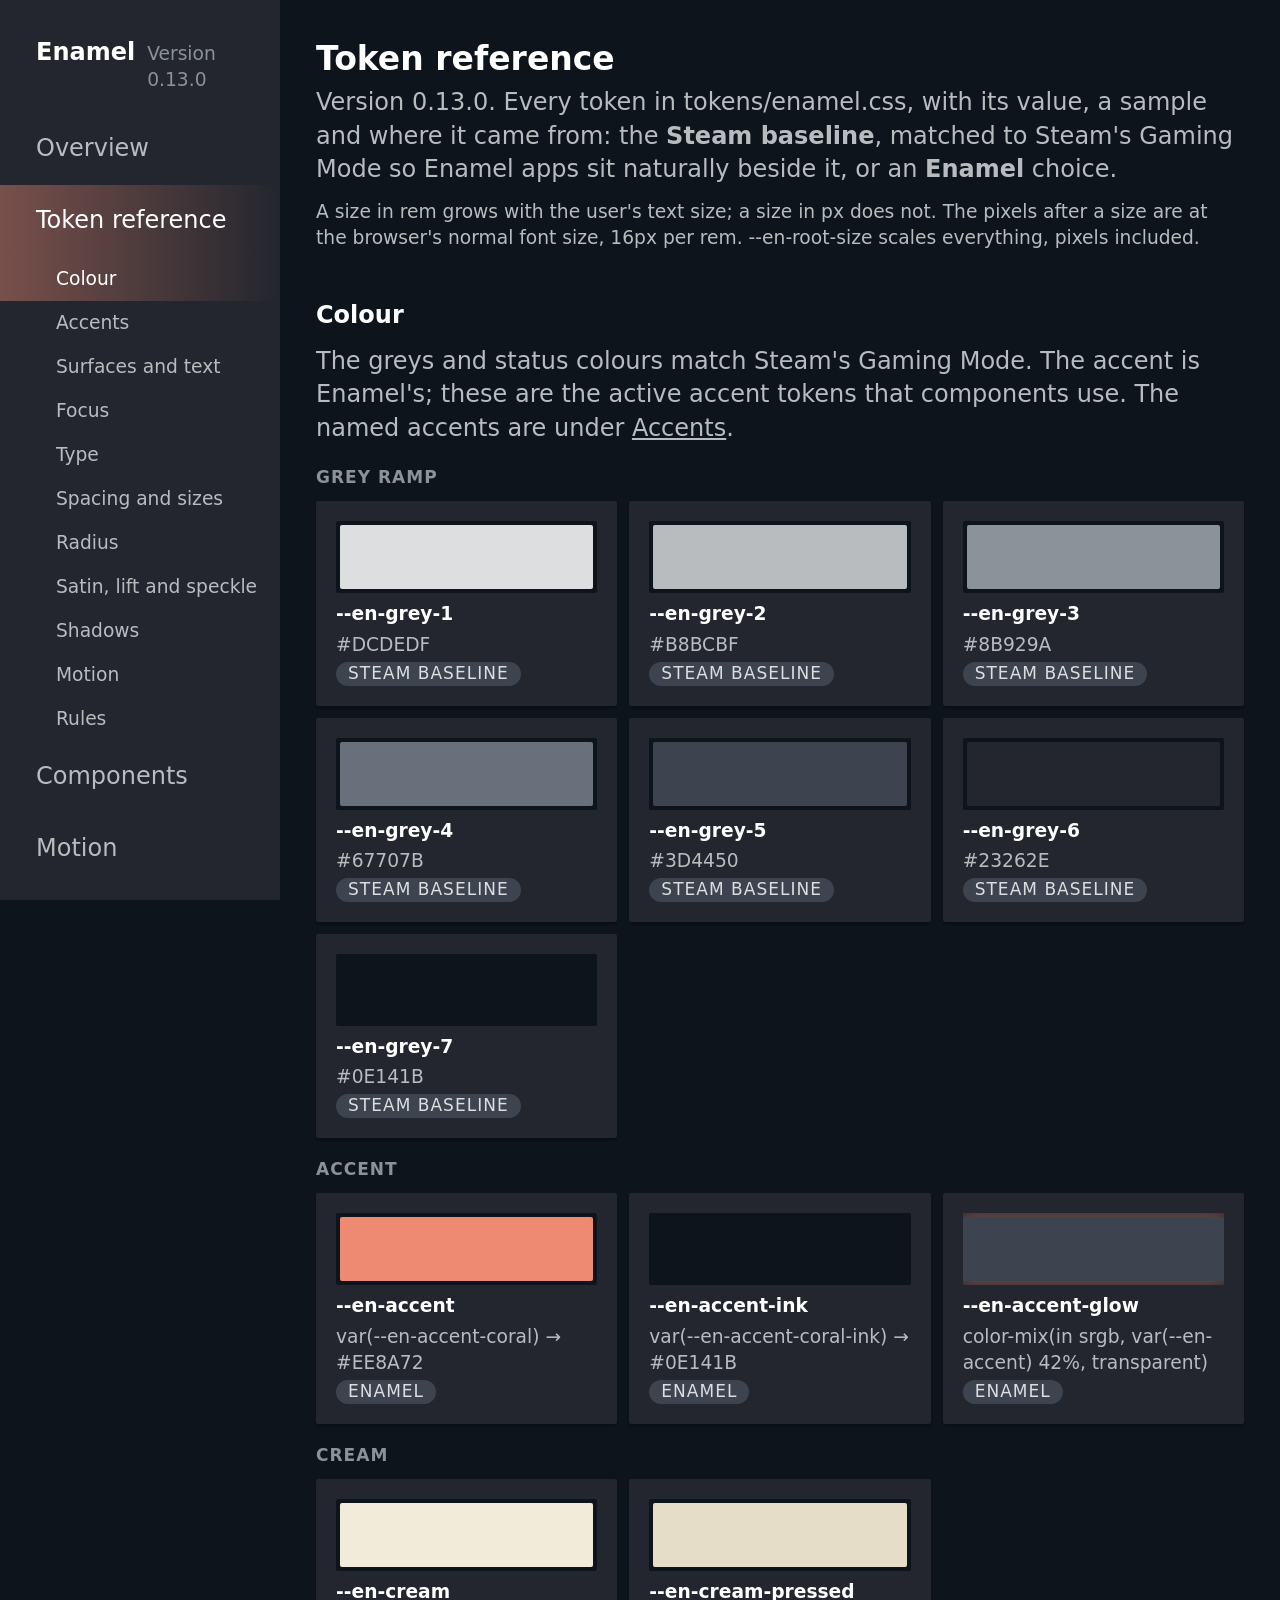
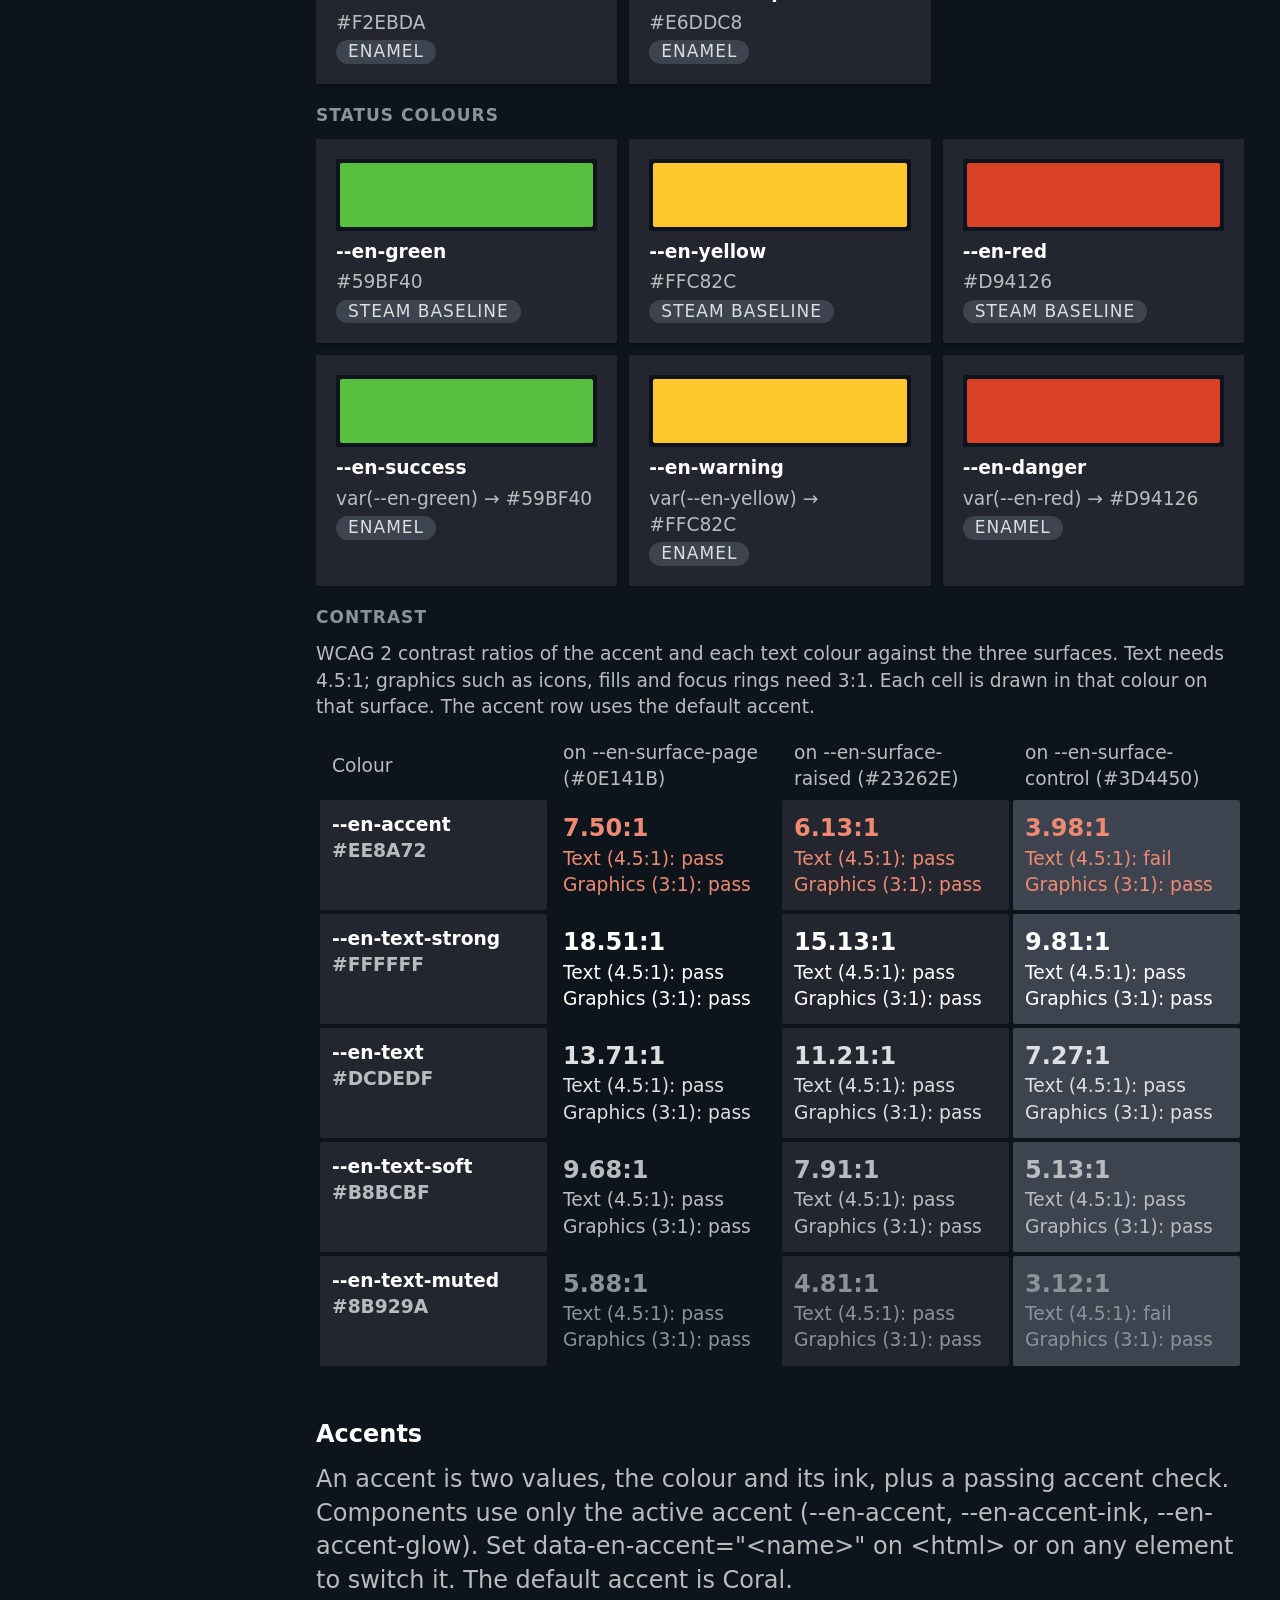
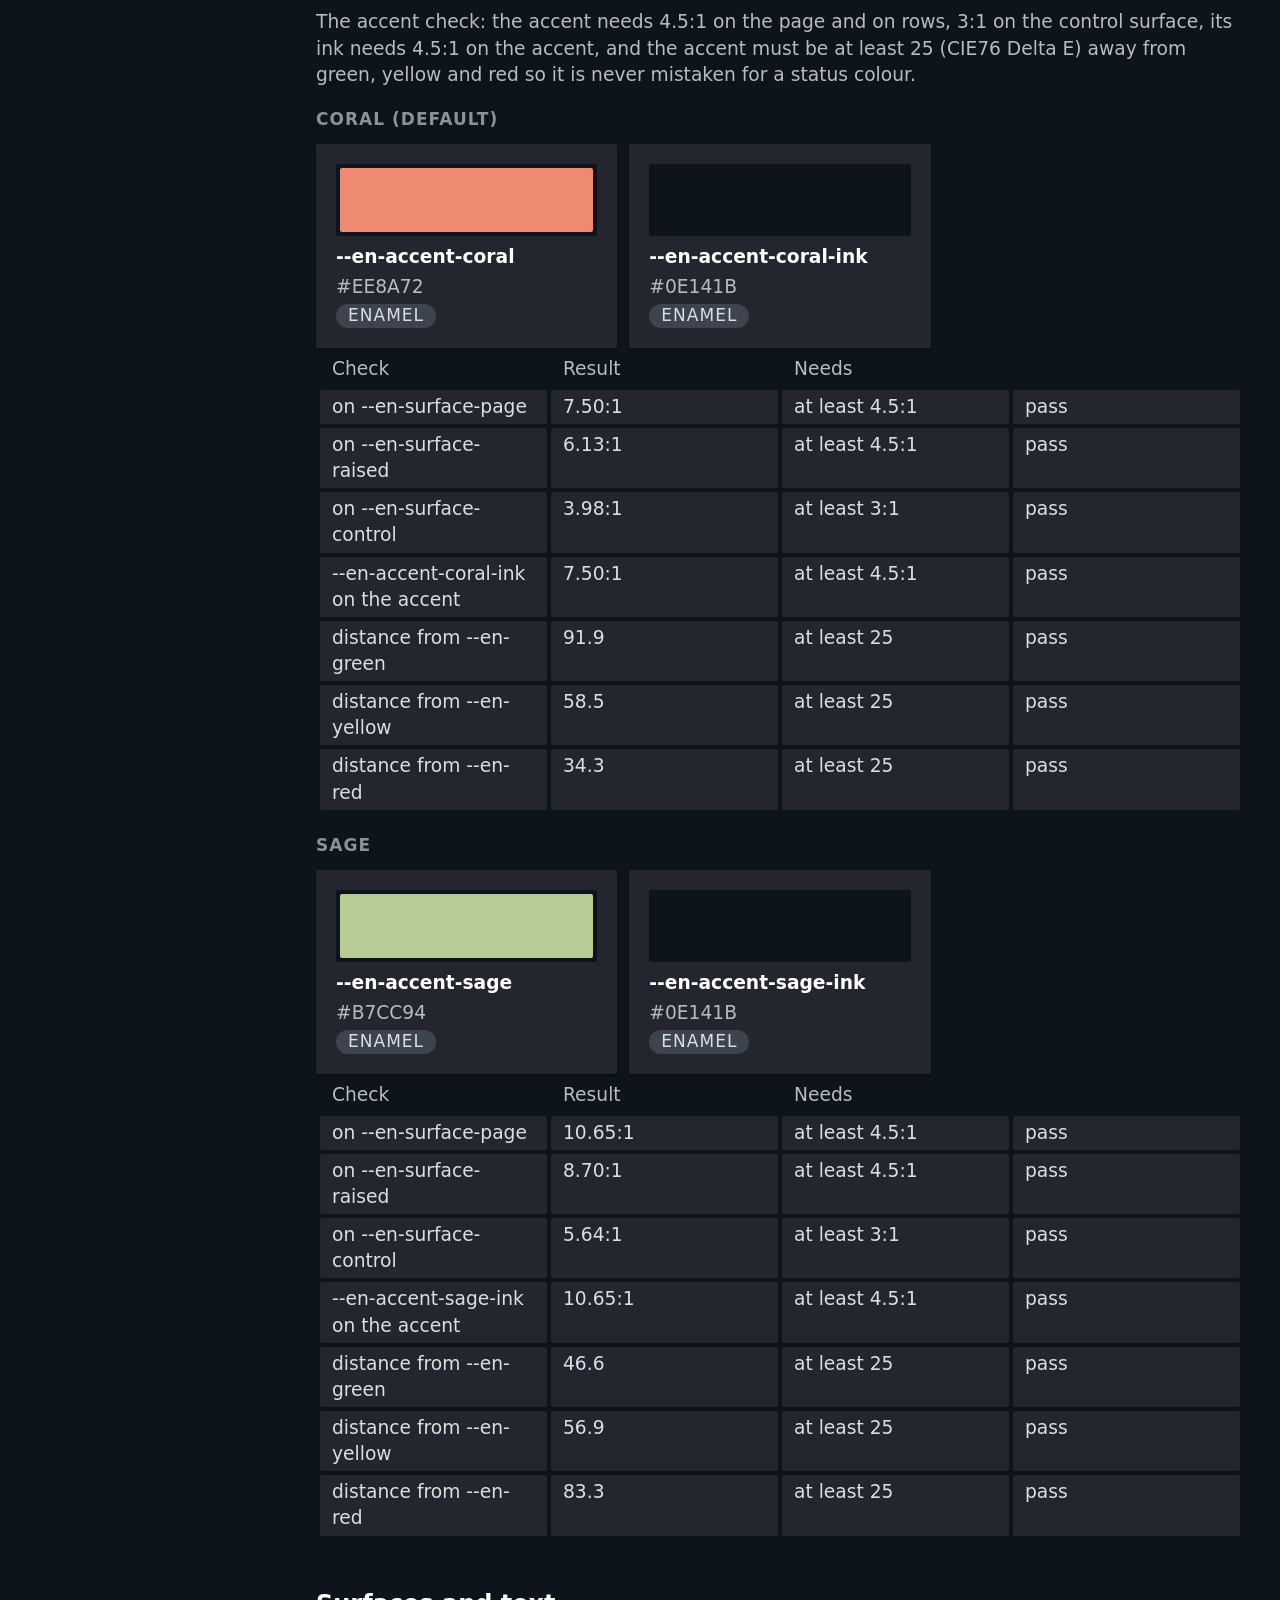
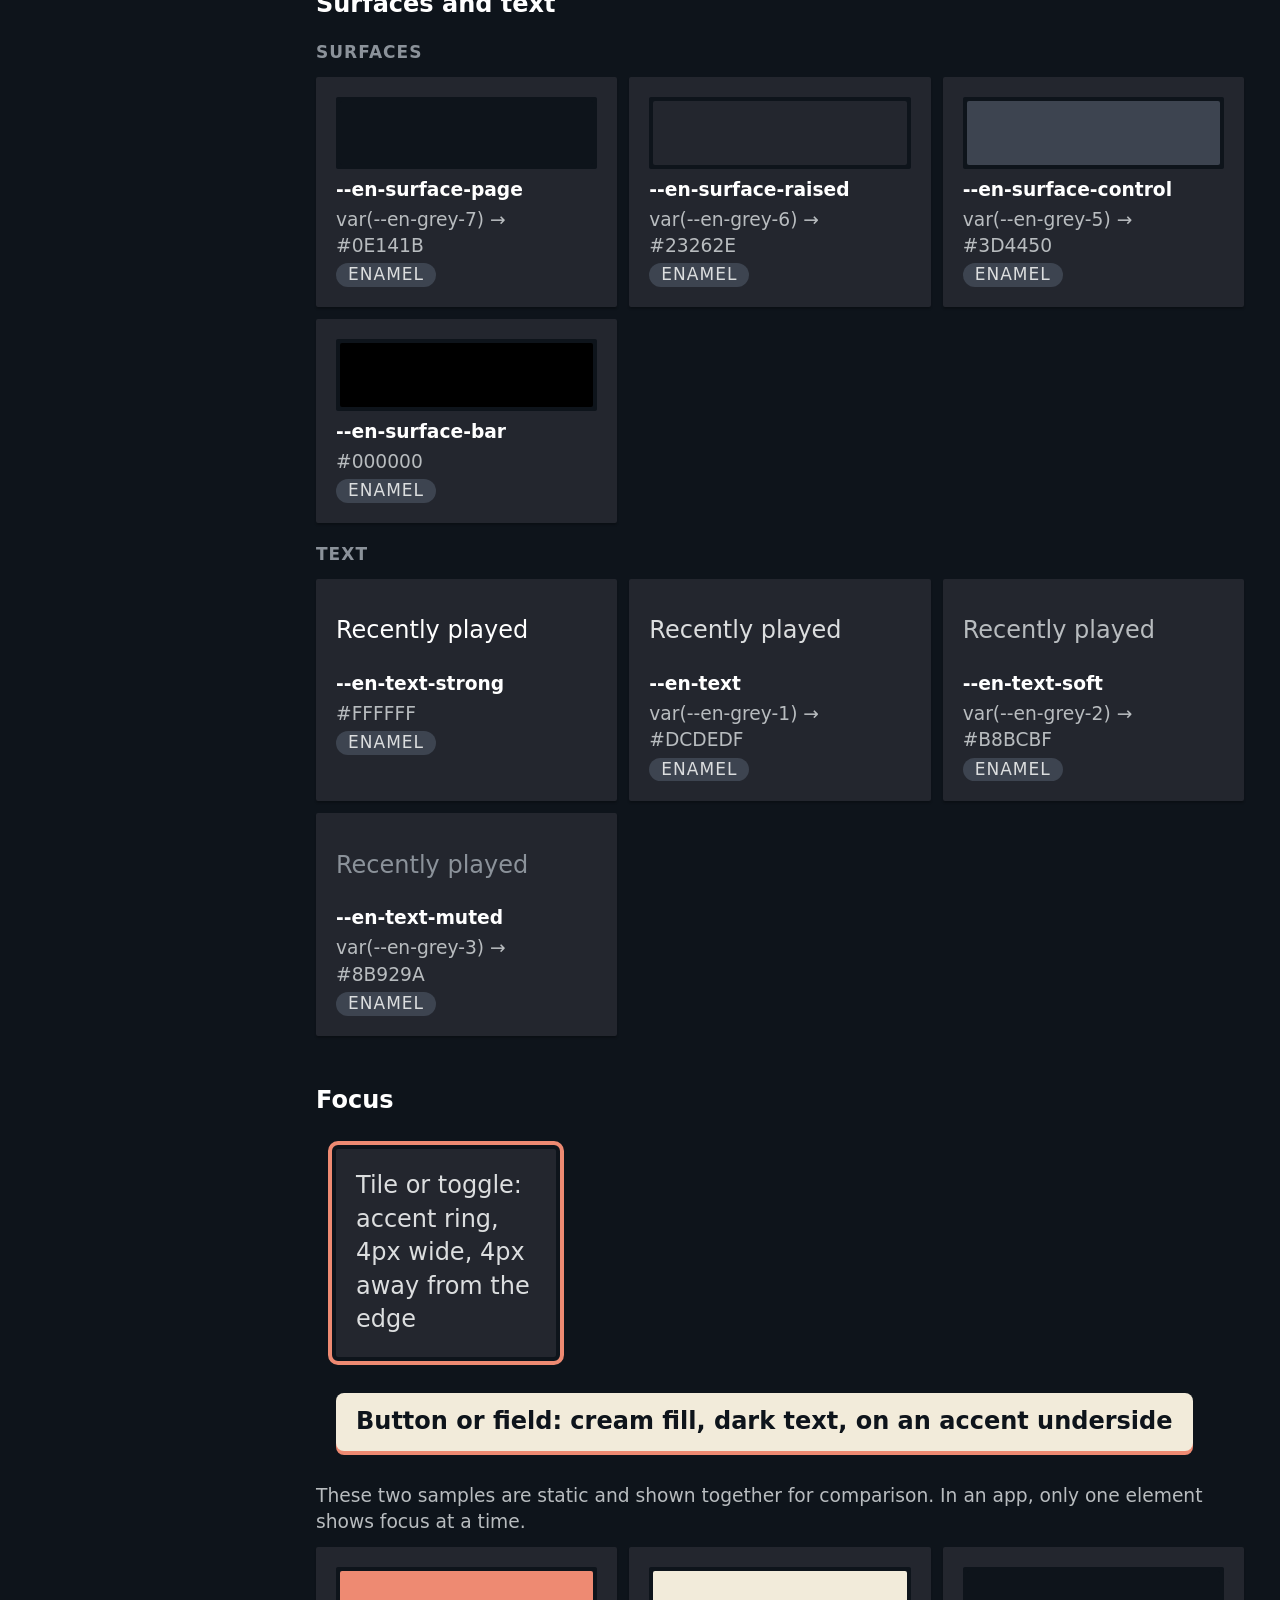
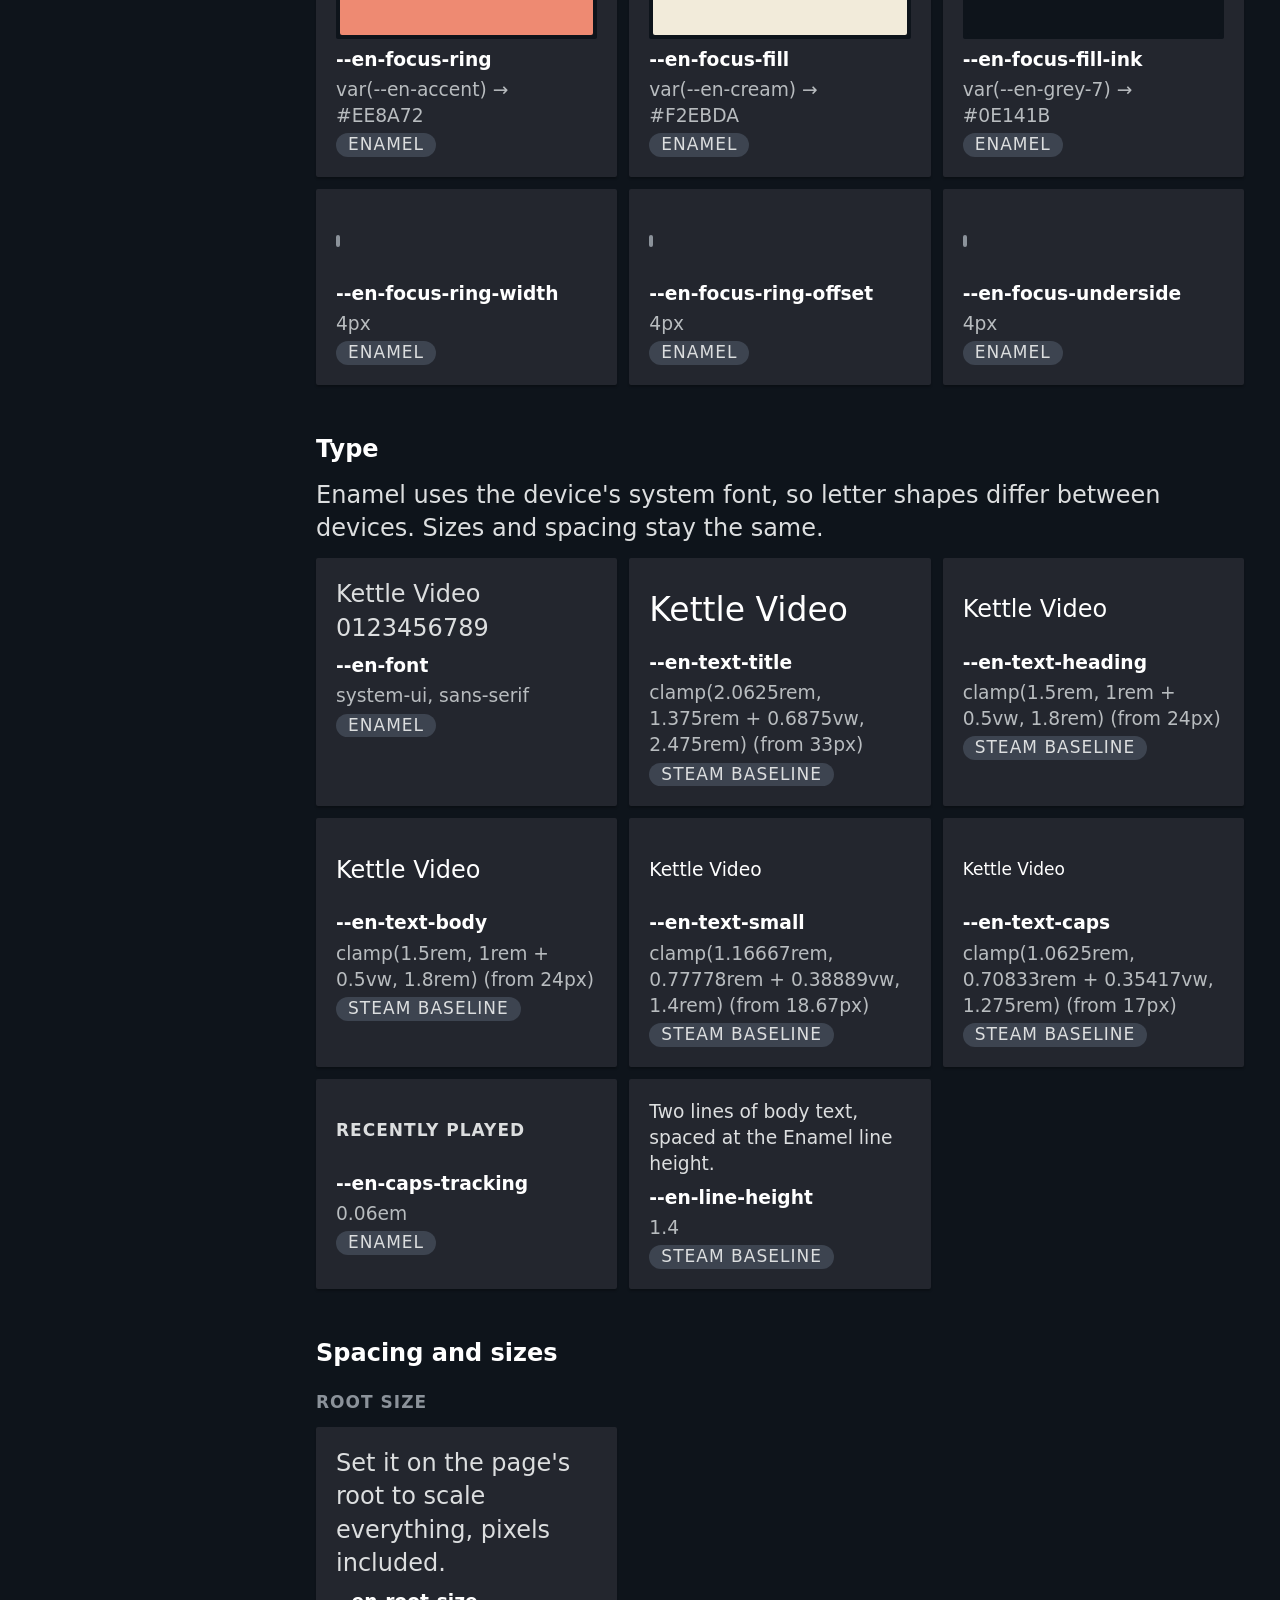
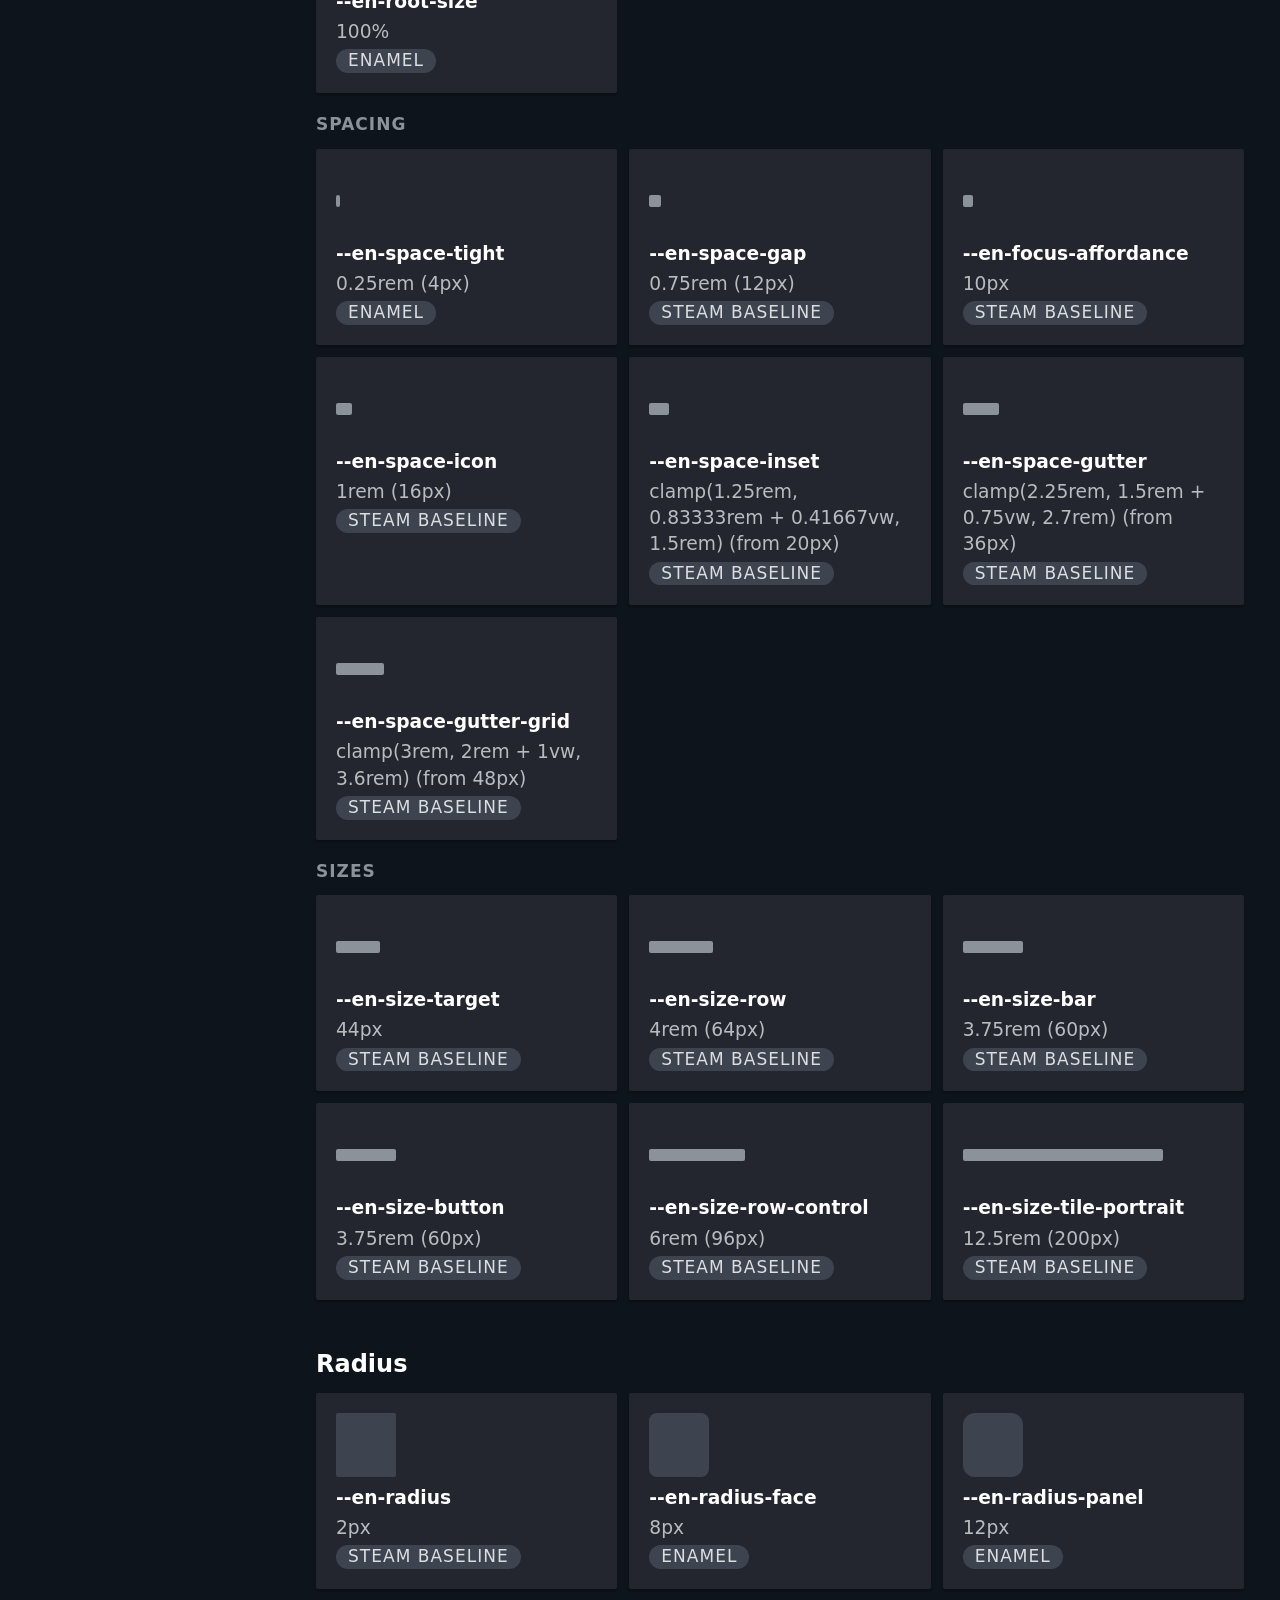
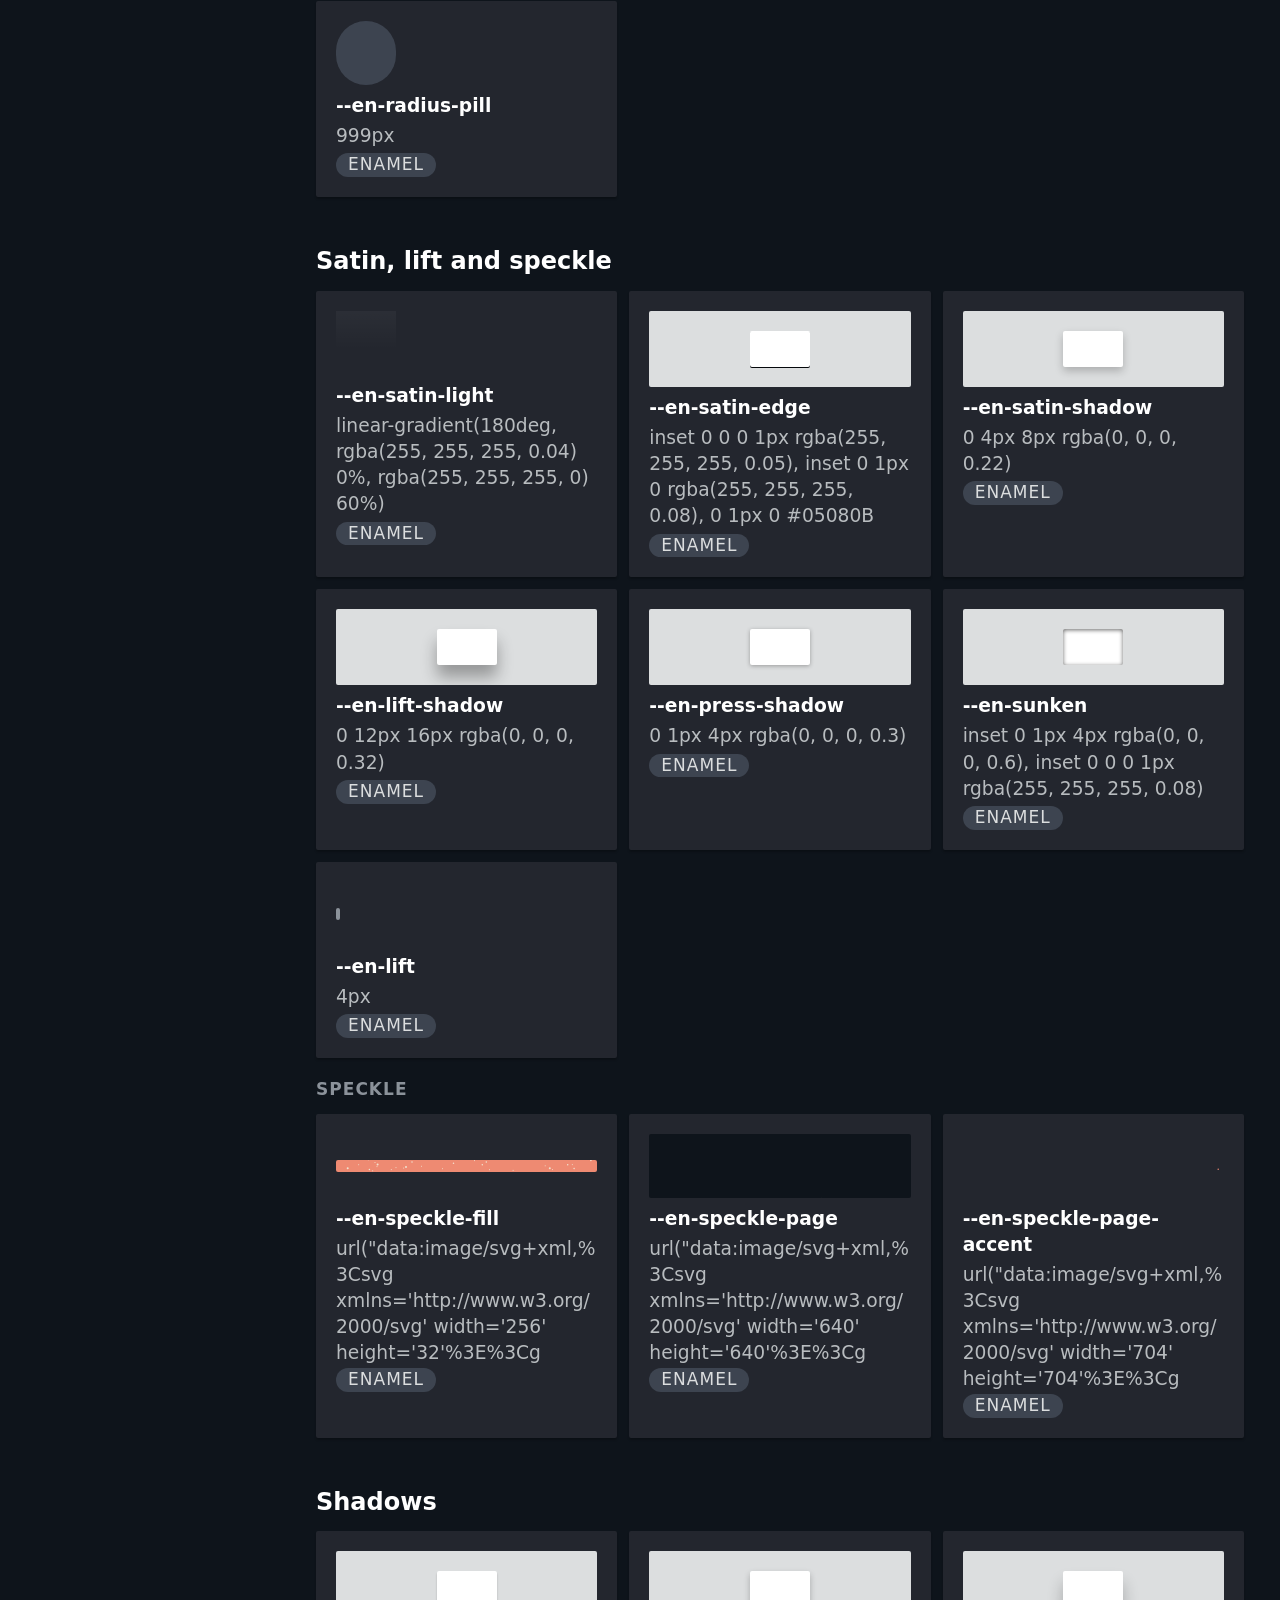
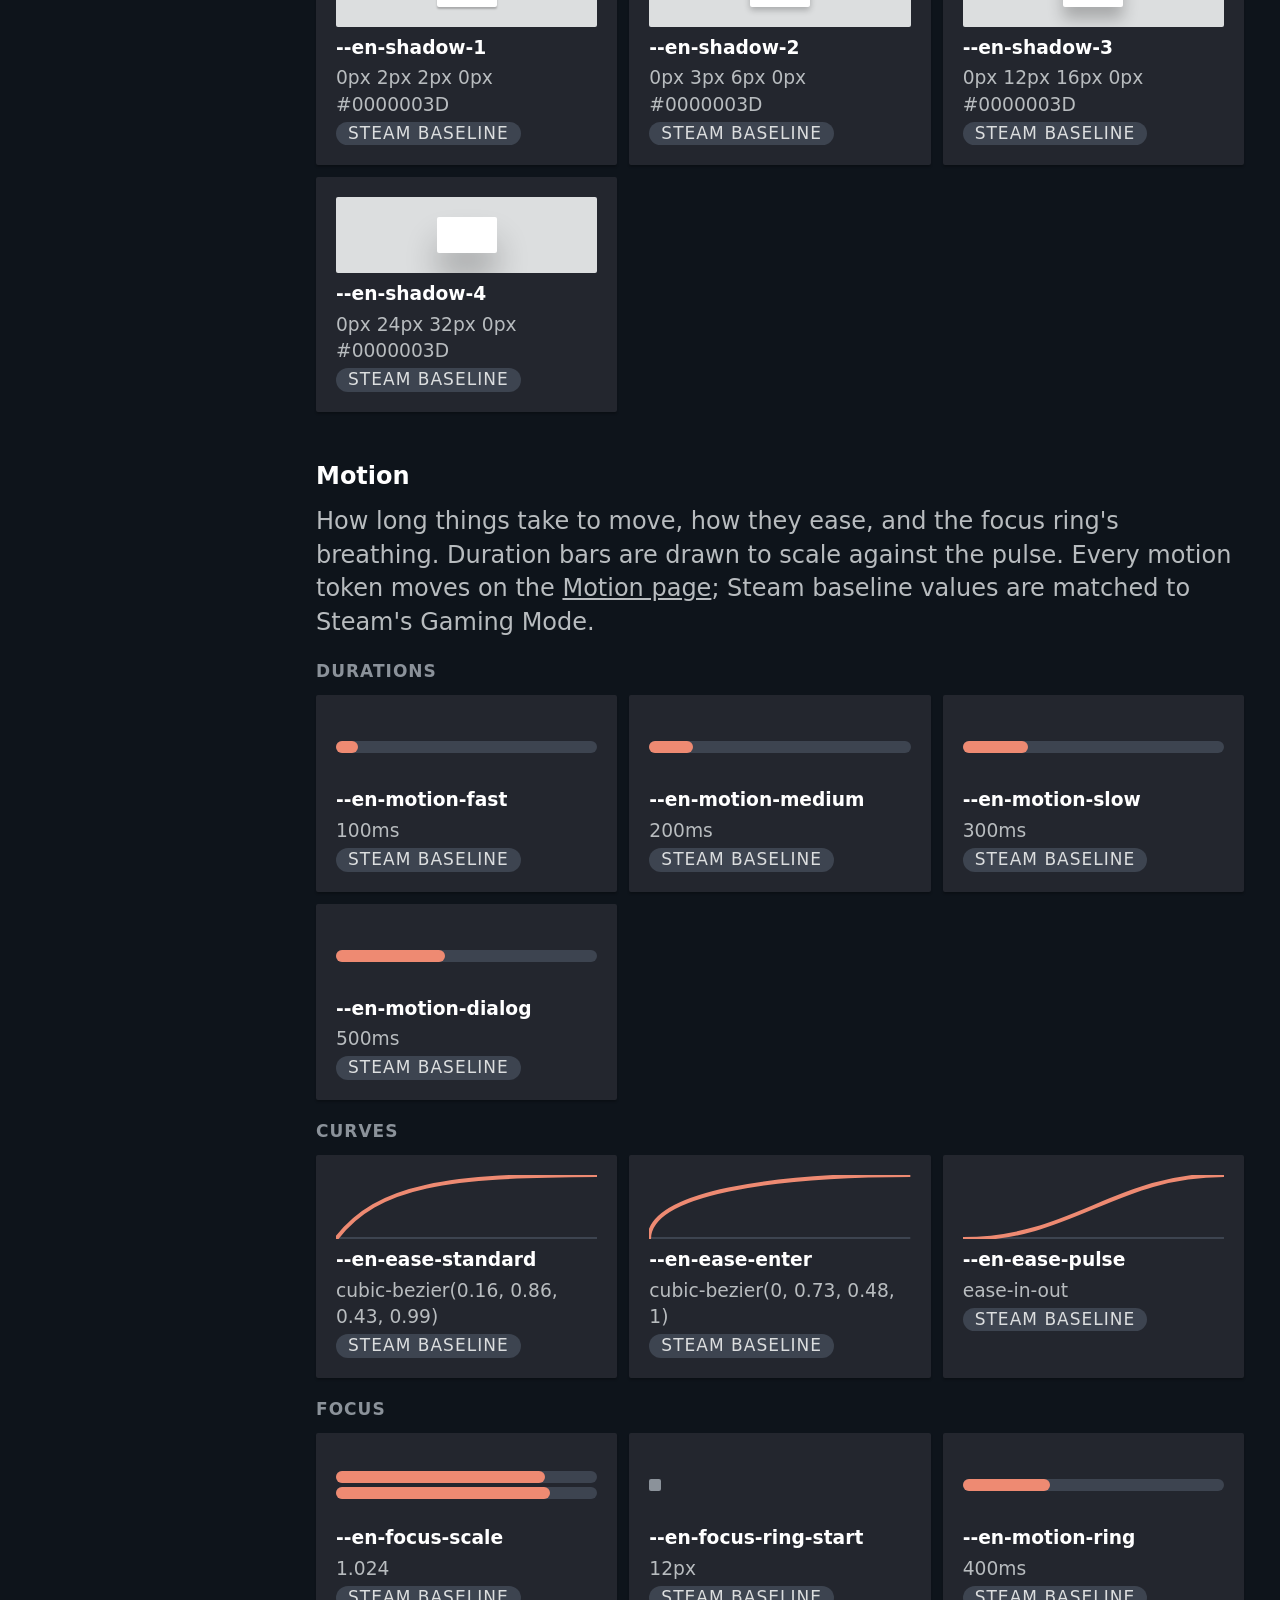
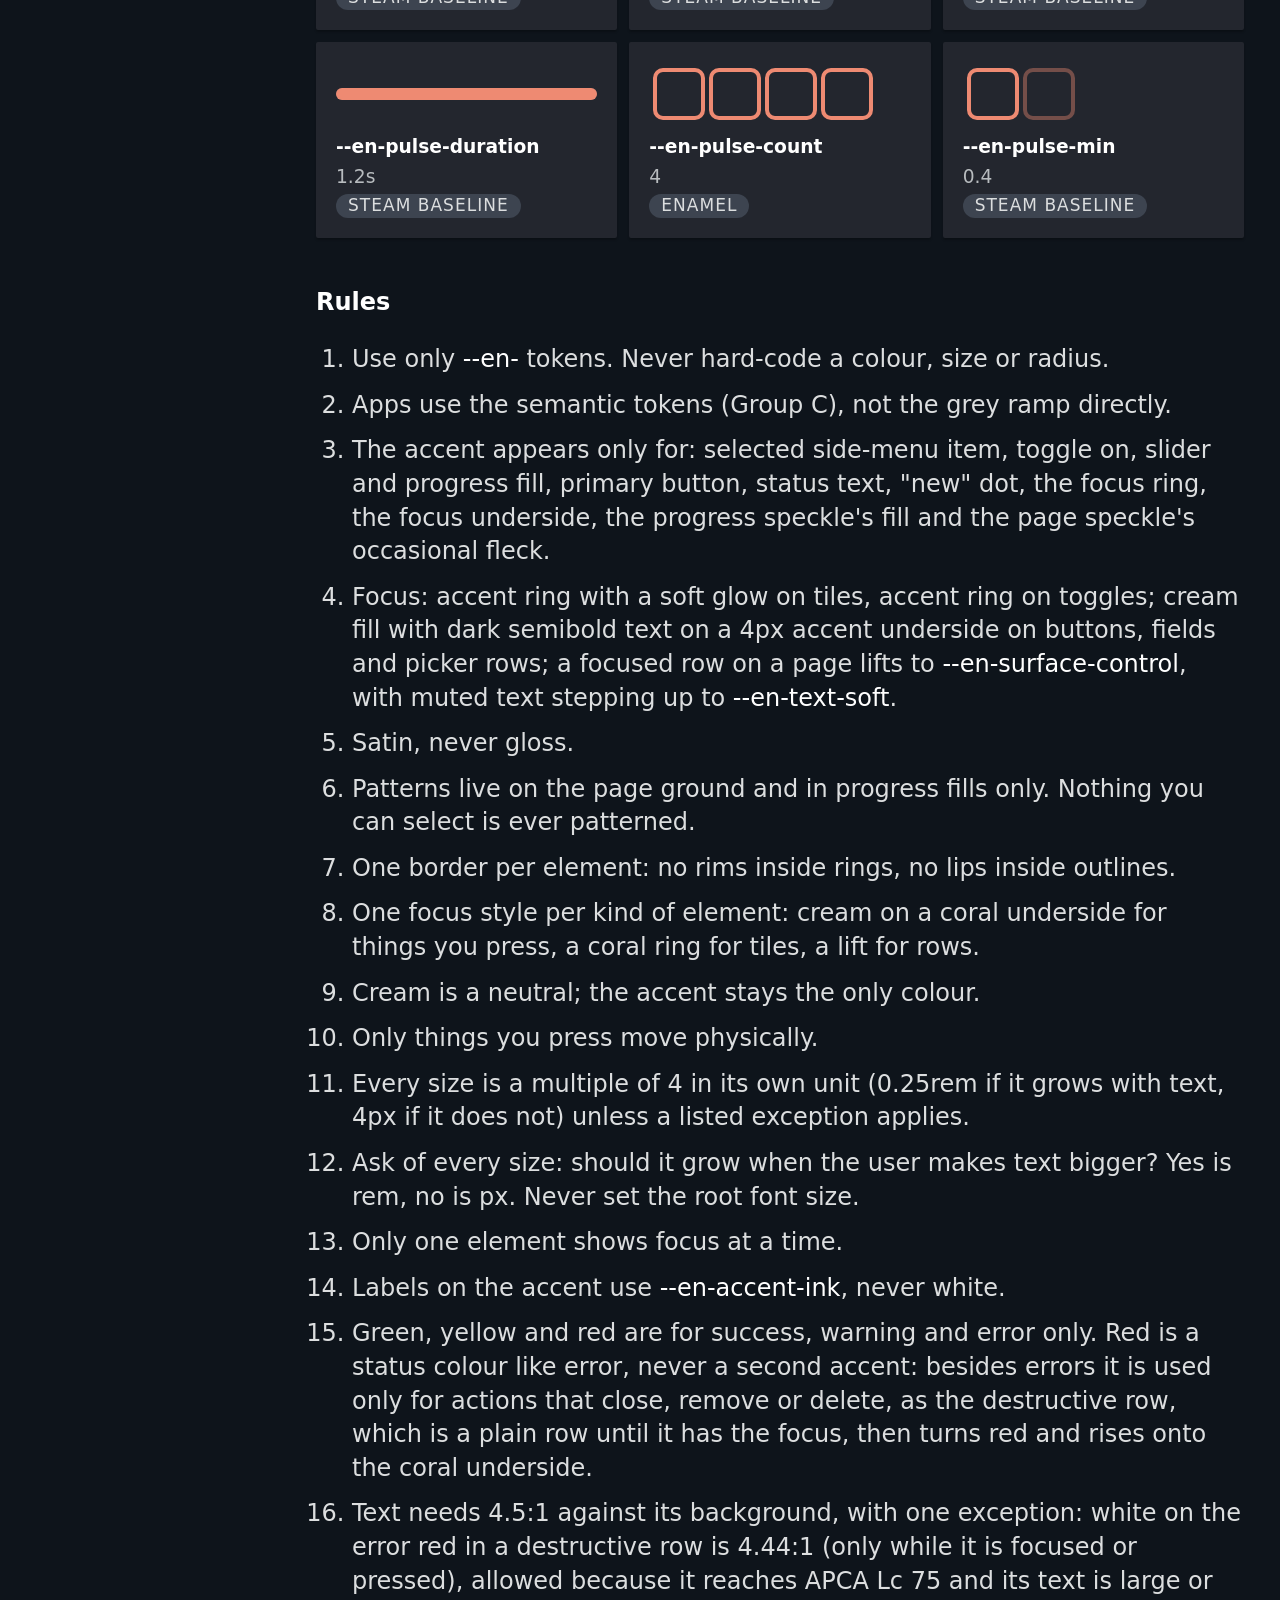
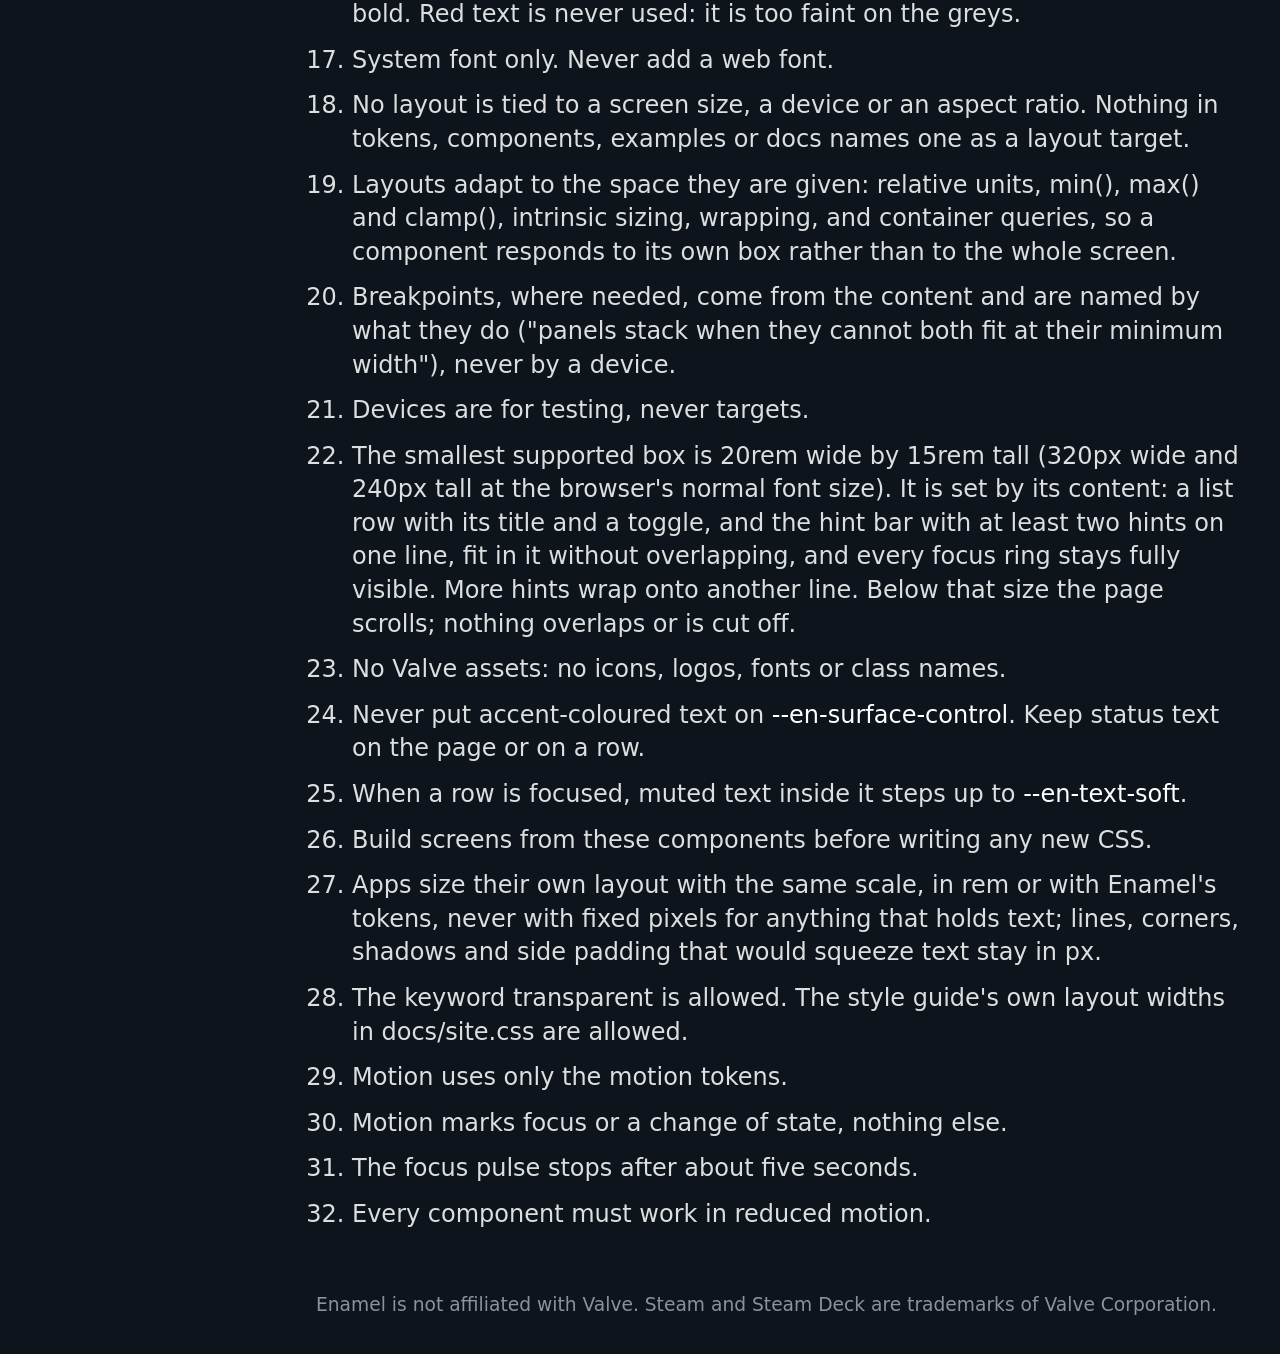
==== commit ceefc3df: "Refs #22: destructive row is a plain row until focused, red only on focus and press (0.13.0) Unfocus" ====
--- a/docs/index.html
+++ b/docs/index.html
@@ -86,7 +86,7 @@
 <!-- Generated by tools/build_styleguide.py from tokens/enamel.css. Do not edit by hand. -->
 <!-- enamel-menu:start (generated by tools/build_styleguide.py, do not edit by hand) -->
 <nav class="site-menu" aria-label="Style guide">
-<div class="site-menu__brand"><strong>Enamel</strong><span>Version 0.12.0</span></div>
+<div class="site-menu__brand"><strong>Enamel</strong><span>Version 0.13.0</span></div>
 <ul class="en-menu">
 <li><a class="en-menu__item" href="overview.html">Overview</a></li>
 <li><a class="en-menu__item" href="index.html" aria-current="page">Token reference</a>
@@ -133,12 +133,12 @@
 <!-- enamel-menu:end -->
 <main>
 <h1>Token reference</h1>
-<p class="lede">Version 0.12.0. Every token in <code>tokens/enamel.css</code>, with its value, a sample
+<p class="lede">Version 0.13.0. Every token in <code>tokens/enamel.css</code>, with its value, a sample
 and where it came from: the <b>Steam baseline</b>, matched to Steam's Gaming Mode so Enamel apps sit naturally
 beside it, or an <b>Enamel</b> choice.</p>
 <p class="note">A size in rem grows with the user's text size; a size in px does not. The pixels after a size are at
 the browser's normal font size, 16px per rem. <code>--en-root-size</code> scales everything, pixels included.</p>
-<section id="colour"><h2>Colour</h2><p class="lede">The greys and status colours match Steam's Gaming Mode. The accent is Enamel's; these are the active accent tokens that components use. The named accents are under <a href="#accents">Accents</a>.</p><h3>Grey ramp</h3><div class="grid"><div class="card"><div class="sample"><div class="frame"><div class="swatch" style="background: var(--en-grey-1); min-height: var(--en-size-row)"></div></div></div><code class="tok">--en-grey-1</code><code class="val">#DCDEDF</code><span class="label">Steam baseline</span></div><div class="card"><div class="sample"><div class="frame"><div class="swatch" style="background: var(--en-grey-2); min-height: var(--en-size-row)"></div></div></div><code class="tok">--en-grey-2</code><code class="val">#B8BCBF</code><span class="label">Steam baseline</span></div><div class="card"><div class="sample"><div class="frame"><div class="swatch" style="background: var(--en-grey-3); min-height: var(--en-size-row)"></div></div></div><code class="tok">--en-grey-3</code><code class="val">#8B929A</code><span class="label">Steam baseline</span></div><div class="card"><div class="sample"><div class="frame"><div class="swatch" style="background: var(--en-grey-4); min-height: var(--en-size-row)"></div></div></div><code class="tok">--en-grey-4</code><code class="val">#67707B</code><span class="label">Steam baseline</span></div><div class="card"><div class="sample"><div class="frame"><div class="swatch" style="background: var(--en-grey-5); min-height: var(--en-size-row)"></div></div></div><code class="tok">--en-grey-5</code><code class="val">#3D4450</code><span class="label">Steam baseline</span></div><div class="card"><div class="sample"><div class="frame"><div class="swatch" style="background: var(--en-grey-6); min-height: var(--en-size-row)"></div></div></div><code class="tok">--en-grey-6</code><code class="val">#23262E</code><span class="label">Steam baseline</span></div><div class="card"><div class="sample"><div class="frame"><div class="swatch" style="background: var(--en-grey-7); min-height: var(--en-size-row)"></div></div></div><code class="tok">--en-grey-7</code><code class="val">#0E141B</code><span class="label">Steam baseline</span></div></div><h3>Accent</h3><div class="grid"><div class="card"><div class="sample"><div class="frame"><div class="swatch" style="background: var(--en-accent); min-height: var(--en-size-row)"></div></div></div><code class="tok">--en-accent</code><code class="val">var(--en-accent-coral) &rarr; #EE8A72</code><span class="label">Enamel</span></div><div class="card"><div class="sample"><div class="frame"><div class="swatch" style="background: var(--en-accent-ink); min-height: var(--en-size-row)"></div></div></div><code class="tok">--en-accent-ink</code><code class="val">var(--en-accent-coral-ink) &rarr; #0E141B</code><span class="label">Enamel</span></div><div class="card"><div class="sample"><div class="glow" style="box-shadow: 0 0 var(--en-space-inset) var(--en-space-tight) var(--en-accent-glow); min-height: var(--en-size-row)"></div></div><code class="tok">--en-accent-glow</code><code class="val">color-mix(in srgb, var(--en-accent) 42%, transparent)</code><span class="label">Enamel</span></div></div><h3>Cream</h3><div class="grid"><div class="card"><div class="sample"><div class="frame"><div class="swatch" style="background: var(--en-cream); min-height: var(--en-size-row)"></div></div></div><code class="tok">--en-cream</code><code class="val">#F2EBDA</code><span class="label">Enamel</span></div><div class="card"><div class="sample"><div class="frame"><div class="swatch" style="background: var(--en-cream-pressed); min-height: var(--en-size-row)"></div></div></div><code class="tok">--en-cream-pressed</code><code class="val">#E6DDC8</code><span class="label">Enamel</span></div></div><h3>Status colours</h3><div class="grid"><div class="card"><div class="sample"><div class="frame"><div class="swatch" style="background: var(--en-green); min-height: var(--en-size-row)"></div></div></div><code class="tok">--en-green</code><code class="val">#59BF40</code><span class="label">Steam baseline</span></div><div class="card"><div class="sample"><div class="frame"><div class="swatch" style="background: var(--en-yellow); min-height: var(--en-size-row)"></div></div></div><code class="tok">--en-yellow</code><code class="val">#FFC82C</code><span class="label">Steam baseline</span></div><div class="card"><div class="sample"><div class="frame"><div class="swatch" style="background: var(--en-red); min-height: var(--en-size-row)"></div></div></div><code class="tok">--en-red</code><code class="val">#D94126</code><span class="label">Steam baseline</span></div><div class="card"><div class="sample"><div class="frame"><div class="swatch" style="background: var(--en-success); min-height: var(--en-size-row)"></div></div></div><code class="tok">--en-success</code><code class="val">var(--en-green) &rarr; #59BF40</code><span class="label">Enamel</span></div><div class="card"><div class="sample"><div class="frame"><div class="swatch" style="background: var(--en-warning); min-height: var(--en-size-row)"></div></div></div><code class="tok">--en-warning</code><code class="val">var(--en-yellow) &rarr; #FFC82C</code><span class="label">Enamel</span></div><div class="card"><div class="sample"><div class="frame"><div class="swatch" style="background: var(--en-danger); min-height: var(--en-size-row)"></div></div></div><code class="tok">--en-danger</code><code class="val">var(--en-red) &rarr; #D94126</code><span class="label">Enamel</span></div></div><h3>Contrast</h3><p class="note">WCAG 2 contrast ratios of the accent and each text colour against the three surfaces. Text needs 4.5:1; graphics such as icons, fills and focus rings need 3:1. Each cell is drawn in that colour on that surface. The accent row uses the default accent.</p><table><thead><tr><th>Colour</th><th>on <code>--en-surface-page</code> (#0E141B)</th><th>on <code>--en-surface-raised</code> (#23262E)</th><th>on <code>--en-surface-control</code> (#3D4450)</th></tr></thead><tbody><tr><td class="fg"><code>--en-accent</code><br><span class="note">#EE8A72</span></td><td style="background: var(--en-surface-page); color: var(--en-accent)"><span class="ratio">7.50:1</span>Text (4.5:1): pass<br>Graphics (3:1): pass</td><td style="background: var(--en-surface-raised); color: var(--en-accent)"><span class="ratio">6.13:1</span>Text (4.5:1): pass<br>Graphics (3:1): pass</td><td style="background: var(--en-surface-control); color: var(--en-accent)"><span class="ratio">3.98:1</span>Text (4.5:1): fail<br>Graphics (3:1): pass</td></tr><tr><td class="fg"><code>--en-text-strong</code><br><span class="note">#FFFFFF</span></td><td style="background: var(--en-surface-page); color: var(--en-text-strong)"><span class="ratio">18.51:1</span>Text (4.5:1): pass<br>Graphics (3:1): pass</td><td style="background: var(--en-surface-raised); color: var(--en-text-strong)"><span class="ratio">15.13:1</span>Text (4.5:1): pass<br>Graphics (3:1): pass</td><td style="background: var(--en-surface-control); color: var(--en-text-strong)"><span class="ratio">9.81:1</span>Text (4.5:1): pass<br>Graphics (3:1): pass</td></tr><tr><td class="fg"><code>--en-text</code><br><span class="note">#DCDEDF</span></td><td style="background: var(--en-surface-page); color: var(--en-text)"><span class="ratio">13.71:1</span>Text (4.5:1): pass<br>Graphics (3:1): pass</td><td style="background: var(--en-surface-raised); color: var(--en-text)"><span class="ratio">11.21:1</span>Text (4.5:1): pass<br>Graphics (3:1): pass</td><td style="background: var(--en-surface-control); color: var(--en-text)"><span class="ratio">7.27:1</span>Text (4.5:1): pass<br>Graphics (3:1): pass</td></tr><tr><td class="fg"><code>--en-text-soft</code><br><span class="note">#B8BCBF</span></td><td style="background: var(--en-surface-page); color: var(--en-text-soft)"><span class="ratio">9.68:1</span>Text (4.5:1): pass<br>Graphics (3:1): pass</td><td style="background: var(--en-surface-raised); color: var(--en-text-soft)"><span class="ratio">7.91:1</span>Text (4.5:1): pass<br>Graphics (3:1): pass</td><td style="background: var(--en-surface-control); color: var(--en-text-soft)"><span class="ratio">5.13:1</span>Text (4.5:1): pass<br>Graphics (3:1): pass</td></tr><tr><td class="fg"><code>--en-text-muted</code><br><span class="note">#8B929A</span></td><td style="background: var(--en-surface-page); color: var(--en-text-muted)"><span class="ratio">5.88:1</span>Text (4.5:1): pass<br>Graphics (3:1): pass</td><td style="background: var(--en-surface-raised); color: var(--en-text-muted)"><span class="ratio">4.81:1</span>Text (4.5:1): pass<br>Graphics (3:1): pass</td><td style="background: var(--en-surface-control); color: var(--en-text-muted)"><span class="ratio">3.12:1</span>Text (4.5:1): fail<br>Graphics (3:1): pass</td></tr></tbody></table></section><section id="accents"><h2>Accents</h2><p class="lede">An accent is two values, the colour and its ink, plus a passing accent check. Components use only the active accent (<code>--en-accent</code>, <code>--en-accent-ink</code>, <code>--en-accent-glow</code>). Set <code>data-en-accent="&lt;name&gt;"</code> on <code>&lt;html&gt;</code> or on any element to switch it. The default accent is Coral.</p><p class="note">The accent check: the accent needs 4.5:1 on the page and on rows, 3:1 on the control surface, its ink needs 4.5:1 on the accent, and the accent must be at least 25 (CIE76 Delta E) away from green, yellow and red so it is never mistaken for a status colour.</p><h3>Coral (default)</h3><div class="grid"><div class="card"><div class="sample"><div class="frame"><div class="swatch" style="background: var(--en-accent-coral); min-height: var(--en-size-row)"></div></div></div><code class="tok">--en-accent-coral</code><code class="val">#EE8A72</code><span class="label">Enamel</span></div><div class="card"><div class="sample"><div class="frame"><div class="swatch" style="background: var(--en-accent-coral-ink); min-height: var(--en-size-row)"></div></div></div><code class="tok">--en-accent-coral-ink</code><code class="val">#0E141B</code><span class="label">Enamel</span></div></div><table class="checks"><thead><tr><th>Check</th><th>Result</th><th>Needs</th><th></th></tr></thead><tbody><tr><td><code>on --en-surface-page</code></td><td>7.50:1</td><td>at least 4.5:1</td><td>pass</td></tr><tr><td><code>on --en-surface-raised</code></td><td>6.13:1</td><td>at least 4.5:1</td><td>pass</td></tr><tr><td><code>on --en-surface-control</code></td><td>3.98:1</td><td>at least 3:1</td><td>pass</td></tr><tr><td><code>--en-accent-coral-ink on the accent</code></td><td>7.50:1</td><td>at least 4.5:1</td><td>pass</td></tr><tr><td><code>distance from --en-green</code></td><td>91.9</td><td>at least 25</td><td>pass</td></tr><tr><td><code>distance from --en-yellow</code></td><td>58.5</td><td>at least 25</td><td>pass</td></tr><tr><td><code>distance from --en-red</code></td><td>34.3</td><td>at least 25</td><td>pass</td></tr></tbody></table><h3>Sage</h3><div class="grid"><div class="card"><div class="sample"><div class="frame"><div class="swatch" style="background: var(--en-accent-sage); min-height: var(--en-size-row)"></div></div></div><code class="tok">--en-accent-sage</code><code class="val">#B7CC94</code><span class="label">Enamel</span></div><div class="card"><div class="sample"><div class="frame"><div class="swatch" style="background: var(--en-accent-sage-ink); min-height: var(--en-size-row)"></div></div></div><code class="tok">--en-accent-sage-ink</code><code class="val">#0E141B</code><span class="label">Enamel</span></div></div><table class="checks"><thead><tr><th>Check</th><th>Result</th><th>Needs</th><th></th></tr></thead><tbody><tr><td><code>on --en-surface-page</code></td><td>10.65:1</td><td>at least 4.5:1</td><td>pass</td></tr><tr><td><code>on --en-surface-raised</code></td><td>8.70:1</td><td>at least 4.5:1</td><td>pass</td></tr><tr><td><code>on --en-surface-control</code></td><td>5.64:1</td><td>at least 3:1</td><td>pass</td></tr><tr><td><code>--en-accent-sage-ink on the accent</code></td><td>10.65:1</td><td>at least 4.5:1</td><td>pass</td></tr><tr><td><code>distance from --en-green</code></td><td>46.6</td><td>at least 25</td><td>pass</td></tr><tr><td><code>distance from --en-yellow</code></td><td>56.9</td><td>at least 25</td><td>pass</td></tr><tr><td><code>distance from --en-red</code></td><td>83.3</td><td>at least 25</td><td>pass</td></tr></tbody></table><div class="grid"></div></section><section id="surfaces"><h2>Surfaces and text</h2><h3>Surfaces</h3><div class="grid"><div class="card"><div class="sample"><div class="frame"><div class="swatch" style="background: var(--en-surface-page); min-height: var(--en-size-row)"></div></div></div><code class="tok">--en-surface-page</code><code class="val">var(--en-grey-7) &rarr; #0E141B</code><span class="label">Enamel</span></div><div class="card"><div class="sample"><div class="frame"><div class="swatch" style="background: var(--en-surface-raised); min-height: var(--en-size-row)"></div></div></div><code class="tok">--en-surface-raised</code><code class="val">var(--en-grey-6) &rarr; #23262E</code><span class="label">Enamel</span></div><div class="card"><div class="sample"><div class="frame"><div class="swatch" style="background: var(--en-surface-control); min-height: var(--en-size-row)"></div></div></div><code class="tok">--en-surface-control</code><code class="val">var(--en-grey-5) &rarr; #3D4450</code><span class="label">Enamel</span></div><div class="card"><div class="sample"><div class="frame"><div class="swatch" style="background: var(--en-surface-bar); min-height: var(--en-size-row)"></div></div></div><code class="tok">--en-surface-bar</code><code class="val">#000000</code><span class="label">Enamel</span></div></div><h3>Text</h3><div class="grid"><div class="card"><div class="sample"><span style="color: var(--en-text-strong)">Recently played</span></div><code class="tok">--en-text-strong</code><code class="val">#FFFFFF</code><span class="label">Enamel</span></div><div class="card"><div class="sample"><span style="color: var(--en-text)">Recently played</span></div><code class="tok">--en-text</code><code class="val">var(--en-grey-1) &rarr; #DCDEDF</code><span class="label">Enamel</span></div><div class="card"><div class="sample"><span style="color: var(--en-text-soft)">Recently played</span></div><code class="tok">--en-text-soft</code><code class="val">var(--en-grey-2) &rarr; #B8BCBF</code><span class="label">Enamel</span></div><div class="card"><div class="sample"><span style="color: var(--en-text-muted)">Recently played</span></div><code class="tok">--en-text-muted</code><code class="val">var(--en-grey-3) &rarr; #8B929A</code><span class="label">Enamel</span></div></div></section><section id="focus"><h2>Focus</h2><div class="demo"><div class="tile">Tile or toggle: accent ring, 4px wide, 4px away from the edge</div><div class="button">Button or field: cream fill, dark text, on an accent underside</div></div><p class="note">These two samples are static and shown together for comparison. In an app, only one element shows focus at a time.</p><div class="grid"><div class="card"><div class="sample"><div class="frame"><div class="swatch" style="background: var(--en-focus-ring); min-height: var(--en-size-row)"></div></div></div><code class="tok">--en-focus-ring</code><code class="val">var(--en-accent) &rarr; #EE8A72</code><span class="label">Enamel</span></div><div class="card"><div class="sample"><div class="frame"><div class="swatch" style="background: var(--en-focus-fill); min-height: var(--en-size-row)"></div></div></div><code class="tok">--en-focus-fill</code><code class="val">var(--en-cream) &rarr; #F2EBDA</code><span class="label">Enamel</span></div><div class="card"><div class="sample"><div class="frame"><div class="swatch" style="background: var(--en-focus-fill-ink); min-height: var(--en-size-row)"></div></div></div><code class="tok">--en-focus-fill-ink</code><code class="val">var(--en-grey-7) &rarr; #0E141B</code><span class="label">Enamel</span></div><div class="card"><div class="sample"><div class="ruler" style="width: var(--en-focus-ring-width)"></div></div><code class="tok">--en-focus-ring-width</code><code class="val">4px</code><span class="label">Enamel</span></div><div class="card"><div class="sample"><div class="ruler" style="width: var(--en-focus-ring-offset)"></div></div><code class="tok">--en-focus-ring-offset</code><code class="val">4px</code><span class="label">Enamel</span></div><div class="card"><div class="sample"><div class="ruler" style="width: var(--en-focus-underside)"></div></div><code class="tok">--en-focus-underside</code><code class="val">4px</code><span class="label">Enamel</span></div></div></section><section id="type"><h2>Type</h2><p>Enamel uses the device's system font, so letter shapes differ between devices. Sizes and spacing stay the same.</p><div class="grid"><div class="card"><div class="sample"><span style="font-family: var(--en-font)">Kettle Video 0123456789</span></div><code class="tok">--en-font</code><code class="val">system-ui, sans-serif</code><span class="label">Enamel</span></div><div class="card"><div class="sample"><span class="size" style="font-size: var(--en-text-title)">Kettle Video</span></div><code class="tok">--en-text-title</code><code class="val">clamp(2.0625rem, 1.375rem + 0.6875vw, 2.475rem) (from 33px)</code><span class="label">Steam baseline</span></div><div class="card"><div class="sample"><span class="size" style="font-size: var(--en-text-heading)">Kettle Video</span></div><code class="tok">--en-text-heading</code><code class="val">clamp(1.5rem, 1rem + 0.5vw, 1.8rem) (from 24px)</code><span class="label">Steam baseline</span></div><div class="card"><div class="sample"><span class="size" style="font-size: var(--en-text-body)">Kettle Video</span></div><code class="tok">--en-text-body</code><code class="val">clamp(1.5rem, 1rem + 0.5vw, 1.8rem) (from 24px)</code><span class="label">Steam baseline</span></div><div class="card"><div class="sample"><span class="size" style="font-size: var(--en-text-small)">Kettle Video</span></div><code class="tok">--en-text-small</code><code class="val">clamp(1.16667rem, 0.77778rem + 0.38889vw, 1.4rem) (from 18.67px)</code><span class="label">Steam baseline</span></div><div class="card"><div class="sample"><span class="size" style="font-size: var(--en-text-caps)">Kettle Video</span></div><code class="tok">--en-text-caps</code><code class="val">clamp(1.0625rem, 0.70833rem + 0.35417vw, 1.275rem) (from 17px)</code><span class="label">Steam baseline</span></div><div class="card"><div class="sample"><span style="font-size: var(--en-text-caps); text-transform: uppercase; letter-spacing: var(--en-caps-tracking); font-weight: 700">Recently played</span></div><code class="tok">--en-caps-tracking</code><code class="val">0.06em</code><span class="label">Enamel</span></div><div class="card"><div class="sample"><span class="wrap" style="font-size: var(--en-text-small); line-height: var(--en-line-height)">Two lines of body text, spaced at the Enamel line height.</span></div><code class="tok">--en-line-height</code><code class="val">1.4</code><span class="label">Steam baseline</span></div></div></section><section id="spacing"><h2>Spacing and sizes</h2><h3>Root size</h3><div class="grid"><div class="card"><div class="sample"><span class="wrap">Set it on the page's root to scale everything, pixels included.</span></div><code class="tok">--en-root-size</code><code class="val">100%</code><span class="label">Enamel</span></div></div><h3>Spacing</h3><div class="grid"><div class="card"><div class="sample"><div class="ruler" style="width: var(--en-space-tight)"></div></div><code class="tok">--en-space-tight</code><code class="val">0.25rem (4px)</code><span class="label">Enamel</span></div><div class="card"><div class="sample"><div class="ruler" style="width: var(--en-space-gap)"></div></div><code class="tok">--en-space-gap</code><code class="val">0.75rem (12px)</code><span class="label">Steam baseline</span></div><div class="card"><div class="sample"><div class="ruler" style="width: var(--en-focus-affordance)"></div></div><code class="tok">--en-focus-affordance</code><code class="val">10px</code><span class="label">Steam baseline</span></div><div class="card"><div class="sample"><div class="ruler" style="width: var(--en-space-icon)"></div></div><code class="tok">--en-space-icon</code><code class="val">1rem (16px)</code><span class="label">Steam baseline</span></div><div class="card"><div class="sample"><div class="ruler" style="width: var(--en-space-inset)"></div></div><code class="tok">--en-space-inset</code><code class="val">clamp(1.25rem, 0.83333rem + 0.41667vw, 1.5rem) (from 20px)</code><span class="label">Steam baseline</span></div><div class="card"><div class="sample"><div class="ruler" style="width: var(--en-space-gutter)"></div></div><code class="tok">--en-space-gutter</code><code class="val">clamp(2.25rem, 1.5rem + 0.75vw, 2.7rem) (from 36px)</code><span class="label">Steam baseline</span></div><div class="card"><div class="sample"><div class="ruler" style="width: var(--en-space-gutter-grid)"></div></div><code class="tok">--en-space-gutter-grid</code><code class="val">clamp(3rem, 2rem + 1vw, 3.6rem) (from 48px)</code><span class="label">Steam baseline</span></div></div><h3>Sizes</h3><div class="grid"><div class="card"><div class="sample"><div class="ruler" style="width: var(--en-size-target)"></div></div><code class="tok">--en-size-target</code><code class="val">44px</code><span class="label">Steam baseline</span></div><div class="card"><div class="sample"><div class="ruler" style="width: var(--en-size-row)"></div></div><code class="tok">--en-size-row</code><code class="val">4rem (64px)</code><span class="label">Steam baseline</span></div><div class="card"><div class="sample"><div class="ruler" style="width: var(--en-size-bar)"></div></div><code class="tok">--en-size-bar</code><code class="val">3.75rem (60px)</code><span class="label">Steam baseline</span></div><div class="card"><div class="sample"><div class="ruler" style="width: var(--en-size-button)"></div></div><code class="tok">--en-size-button</code><code class="val">3.75rem (60px)</code><span class="label">Steam baseline</span></div><div class="card"><div class="sample"><div class="ruler" style="width: var(--en-size-row-control)"></div></div><code class="tok">--en-size-row-control</code><code class="val">6rem (96px)</code><span class="label">Steam baseline</span></div><div class="card"><div class="sample"><div class="ruler" style="width: var(--en-size-tile-portrait)"></div></div><code class="tok">--en-size-tile-portrait</code><code class="val">12.5rem (200px)</code><span class="label">Steam baseline</span></div></div></section><section id="radius"><h2>Radius</h2><div class="grid"><div class="card"><div class="sample"><div class="corner" style="border-radius: var(--en-radius)"></div></div><code class="tok">--en-radius</code><code class="val">2px</code><span class="label">Steam baseline</span></div><div class="card"><div class="sample"><div class="corner" style="border-radius: var(--en-radius-face)"></div></div><code class="tok">--en-radius-face</code><code class="val">8px</code><span class="label">Enamel</span></div><div class="card"><div class="sample"><div class="corner" style="border-radius: var(--en-radius-panel)"></div></div><code class="tok">--en-radius-panel</code><code class="val">12px</code><span class="label">Enamel</span></div><div class="card"><div class="sample"><div class="corner" style="border-radius: var(--en-radius-pill)"></div></div><code class="tok">--en-radius-pill</code><code class="val">999px</code><span class="label">Enamel</span></div></div></section><section id="satin"><h2>Satin, lift and speckle</h2><div class="grid"><div class="card"><div class="sample"><div class="corner" style="background-color: var(--en-surface-raised); background-image: var(--en-satin-light)"></div></div><code class="tok">--en-satin-light</code><code class="val">linear-gradient(180deg, rgba(255, 255, 255, 0.04) 0%, rgba(255, 255, 255, 0) 60%)</code><span class="label">Enamel</span></div><div class="card"><div class="sample"><div class="light"><div class="lift" style="box-shadow: var(--en-satin-edge)"></div></div></div><code class="tok">--en-satin-edge</code><code class="val">inset 0 0 0 1px rgba(255, 255, 255, 0.05), inset 0 1px 0 rgba(255, 255, 255, 0.08), 0 1px 0 #05080B</code><span class="label">Enamel</span></div><div class="card"><div class="sample"><div class="light"><div class="lift" style="box-shadow: var(--en-satin-shadow)"></div></div></div><code class="tok">--en-satin-shadow</code><code class="val">0 4px 8px rgba(0, 0, 0, 0.22)</code><span class="label">Enamel</span></div><div class="card"><div class="sample"><div class="light"><div class="lift" style="box-shadow: var(--en-lift-shadow)"></div></div></div><code class="tok">--en-lift-shadow</code><code class="val">0 12px 16px rgba(0, 0, 0, 0.32)</code><span class="label">Enamel</span></div><div class="card"><div class="sample"><div class="light"><div class="lift" style="box-shadow: var(--en-press-shadow)"></div></div></div><code class="tok">--en-press-shadow</code><code class="val">0 1px 4px rgba(0, 0, 0, 0.3)</code><span class="label">Enamel</span></div><div class="card"><div class="sample"><div class="light"><div class="lift" style="box-shadow: var(--en-sunken)"></div></div></div><code class="tok">--en-sunken</code><code class="val">inset 0 1px 4px rgba(0, 0, 0, 0.6), inset 0 0 0 1px rgba(255, 255, 255, 0.08)</code><span class="label">Enamel</span></div><div class="card"><div class="sample"><div class="ruler" style="width: var(--en-lift)"></div></div><code class="tok">--en-lift</code><code class="val">4px</code><span class="label">Enamel</span></div></div><h3>Speckle</h3><div class="grid"><div class="card"><div class="sample"><div class="swatch" style="width: 100%; min-height: var(--en-space-gap); background-color: var(--en-accent); background-image: var(--en-speckle-fill)"></div></div><code class="tok">--en-speckle-fill</code><code class="val">url(&quot;data:image/svg+xml,%3Csvg xmlns=&#x27;http://www.w3.org/2000/svg&#x27; width=&#x27;256&#x27; height=&#x27;32&#x27;%3E%3Cg fill=&#x27;none&#x27; stroke=&#x27;%23F2EBDA&#x27; stroke-linecap=&#x27;round&#x27;%3E%3Cpath stroke-width=&#x27;1&#x27; stroke-opacity=&#x27;0.9&#x27; d=&#x27;M46.4 21.2h0M85.6 6.3h0M125.3 15.8h0M122.8 14.7h0M67.7 8.1h0M177.1 10.4h0M172.8 25.2h0M221.7 30.2h0M60.0 7.6h0M188.1 18.4h0M51.7 21.7h0M223.6 26.7h0M55.3 9.6h0M1.7 31.2h0M1.7 -0.8h0M56.4 23.3h0M137.7 19.0h0M134.8 26.4h0M153.6 9.7h0M29.4 15.3h0M236.3 4.6h0M175.1 20.2h0M41.0 6.6h0M175.7 14.0h0M104.2 15.4h0M25.9 22.5h0M150.6 17.1h0M86.9 26.0h0M210.9 17.4h0M22.7 4.7h0M39.0 2.5h0M166.0 17.4h0M52.2 29.1h0M161.2 25.3h0M209.4 21.8h0M134.9 31.5h0M134.9 -0.5h0M34.0 22.1h0M226.4 15.3h0M209.2 5.8h0M106.6 8.7h0M101.6 22.5h0M36.7 10.8h0M216.6 9.6h0M32.3 31.8h0M32.3 -0.2h0M138.5 0.6h0M138.5 32.6h0&#x27;/%3E%3Cpath stroke-width=&#x27;1.5&#x27; stroke-opacity=&#x27;0.9&#x27; d=&#x27;M146.3 4.7h0M41.7 23.6h0M167.0 13.6h0M131.7 17.9h0M117.5 3.2h0M196.8 24.7h0M108.0 12.9h0M156.3 15.1h0M106.3 28.0h0M231.7 4.8h0M44.1 25.1h0M245.2 23.4h0M76.0 1.9h0M211.8 29.8h0M194.2 23.6h0M249.0 16.8h0M238.1 8.4h0M19.6 26.9h0M178.9 25.5h0M33.4 9.6h0M150.3 2.1h0M84.1 19.3h0M239.8 23.0h0M101.5 13.1h0M131.3 23.7h0M254.9 0.4h0M254.9 32.4h0M-1.1 0.4h0M-1.1 32.4h0&#x27;/%3E%3Cpath stroke-width=&#x27;2&#x27; stroke-opacity=&#x27;0.9&#x27; d=&#x27;M236.9 25.7h0M11.7 8.2h0M70.0 6.9h0M41.6 4.4h0M173.0 14.0h0M27.4 27.0h0M213.8 8.3h0M212.4 24.8h0&#x27;/%3E%3C/g%3E%3C/svg%3E&quot;)</code><span class="label">Enamel</span></div><div class="card"><div class="sample"><div class="swatch" style="width: 100%; min-height: var(--en-size-row); background-color: var(--en-surface-page); background-image: var(--en-speckle-page)"></div></div><code class="tok">--en-speckle-page</code><code class="val">url(&quot;data:image/svg+xml,%3Csvg xmlns=&#x27;http://www.w3.org/2000/svg&#x27; width=&#x27;640&#x27; height=&#x27;640&#x27;%3E%3Cg fill=&#x27;none&#x27; stroke=&#x27;%23F2EBDA&#x27; stroke-linecap=&#x27;round&#x27;%3E%3Cpath stroke-width=&#x27;1&#x27; stroke-opacity=&#x27;0.06&#x27; d=&#x27;M92.3 431.6h0M395.8 78.1h0M324.0 157.9h0M23.5 76.7h0M416.6 86.2h0M71.1 116.8h0M260.2 303.4h0M417.2 486.3h0M76.7 213.2h0M500.8 38.4h0M19.5 396.0h0M568.5 504.9h0M323.4 360.5h0M274.3 192.9h0M51.3 231.3h0M140.9 222.6h0M513.5 448.5h0M151.8 621.5h0M20.6 443.2h0M429.5 584.6h0M254.1 135.3h0M240.0 197.9h0M203.4 308.6h0M574.2 575.3h0M351.0 187.0h0M462.2 624.2h0M172.3 64.1h0M307.7 622.7h0M452.1 223.6h0M199.2 469.7h0M126.5 554.1h0M21.4 416.4h0M477.3 403.7h0M571.1 49.3h0M568.1 41.4h0M559.2 538.9h0M43.7 600.7h0M302.3 266.0h0M345.3 48.0h0M583.0 519.2h0M533.6 29.3h0M178.6 338.8h0M255.9 215.6h0M372.7 260.9h0M148.7 66.5h0M150.1 427.2h0M188.2 603.9h0M226.0 562.7h0M385.3 224.1h0M475.7 219.1h0M177.5 540.8h0M25.1 605.3h0M311.3 331.8h0M416.4 326.6h0M17.0 104.6h0M552.7 347.0h0M494.8 606.6h0M226.1 338.2h0M368.0 478.8h0M9.0 519.5h0M317.6 290.8h0M65.5 411.1h0M35.8 245.5h0M111.0 265.2h0M268.6 0.5h0M268.6 640.5h0M217.4 388.5h0M548.6 322.2h0M459.7 255.7h0M370.8 62.1h0M55.1 604.8h0&#x27;/%3E%3Cpath stroke-width=&#x27;1.5&#x27; stroke-opacity=&#x27;0.08&#x27; d=&#x27;M334.7 114.8h0M374.3 177.4h0M608.7 578.3h0M469.7 218.7h0M542.7 218.2h0M30.9 407.8h0M399.5 564.4h0M288.7 268.4h0M444.7 355.9h0M154.1 166.8h0M346.8 183.8h0M57.3 310.5h0M306.6 110.7h0M512.6 391.1h0M358.7 581.3h0M551.6 428.8h0M65.2 247.5h0M245.5 380.1h0M231.8 584.0h0M280.7 273.5h0M181.3 324.4h0M497.0 490.4h0M270.3 604.0h0M200.6 585.9h0M202.8 423.4h0M117.9 89.8h0M414.7 248.2h0M578.2 353.6h0M575.5 189.1h0M453.9 204.0h0M348.8 6.8h0M138.1 364.3h0M366.1 631.0h0M563.7 538.1h0M323.2 604.3h0M258.3 297.6h0M38.4 100.7h0M23.9 172.1h0M526.5 109.6h0M453.6 65.5h0M21.9 583.5h0M48.8 338.0h0M332.7 163.9h0M363.7 288.6h0&#x27;/%3E%3Cpath stroke-width=&#x27;2.5&#x27; stroke-opacity=&#x27;0.1&#x27; d=&#x27;M214.8 78.3h0M2.1 287.9h0M642.1 287.9h0M574.8 599.3h0M533.0 536.3h0M419.9 587.4h0M93.8 201.3h0M487.9 220.6h0M41.0 515.3h0M145.8 463.8h0M195.8 565.8h0M383.6 529.9h0M340.0 266.5h0M549.6 611.3h0M402.7 267.0h0&#x27;/%3E%3C/g%3E%3C/svg%3E&quot;)</code><span class="label">Enamel</span></div><div class="card"><div class="sample"><div class="swatch" style="width: 100%; min-height: var(--en-size-row); background-color: var(--en-accent); mask-image: var(--en-speckle-page-accent)"></div></div><code class="tok">--en-speckle-page-accent</code><code class="val">url(&quot;data:image/svg+xml,%3Csvg xmlns=&#x27;http://www.w3.org/2000/svg&#x27; width=&#x27;704&#x27; height=&#x27;704&#x27;%3E%3Cg fill=&#x27;none&#x27; stroke=&#x27;%23000000&#x27; stroke-linecap=&#x27;round&#x27;%3E%3Cpath stroke-width=&#x27;1.5&#x27; stroke-opacity=&#x27;1&#x27; d=&#x27;M255.2 35.3h0M231.3 428.3h0M648.9 316.2h0M93.3 298.8h0M499.7 361.5h0M564.8 173.4h0M28.7 461.8h0M703.7 694.0h0M-0.3 694.0h0M11.9 681.8h0M225.7 336.4h0M440.0 22.8h0M2.9 451.0h0M436.3 127.4h0M48.2 479.7h0&#x27;/%3E%3Cpath stroke-width=&#x27;2.5&#x27; stroke-opacity=&#x27;1&#x27; d=&#x27;M608.2 324.7h0M411.1 489.4h0M352.8 16.9h0M302.9 169.1h0M109.9 333.1h0M342.5 236.1h0&#x27;/%3E%3C/g%3E%3C/svg%3E&quot;)</code><span class="label">Enamel</span></div></div></section><section id="shadows"><h2>Shadows</h2><div class="grid"><div class="card"><div class="sample"><div class="light"><div class="lift" style="box-shadow: var(--en-shadow-1)"></div></div></div><code class="tok">--en-shadow-1</code><code class="val">0px 2px 2px 0px #0000003D</code><span class="label">Steam baseline</span></div><div class="card"><div class="sample"><div class="light"><div class="lift" style="box-shadow: var(--en-shadow-2)"></div></div></div><code class="tok">--en-shadow-2</code><code class="val">0px 3px 6px 0px #0000003D</code><span class="label">Steam baseline</span></div><div class="card"><div class="sample"><div class="light"><div class="lift" style="box-shadow: var(--en-shadow-3)"></div></div></div><code class="tok">--en-shadow-3</code><code class="val">0px 12px 16px 0px #0000003D</code><span class="label">Steam baseline</span></div><div class="card"><div class="sample"><div class="light"><div class="lift" style="box-shadow: var(--en-shadow-4)"></div></div></div><code class="tok">--en-shadow-4</code><code class="val">0px 24px 32px 0px #0000003D</code><span class="label">Steam baseline</span></div></div></section><section id="motion"><h2>Motion</h2><p class="lede">How long things take to move, how they ease, and the focus ring's breathing. Duration bars are drawn to scale against the pulse. Every motion token moves on the <a href="motion.html">Motion page</a>; Steam baseline values are matched to Steam's Gaming Mode.</p><h3>Durations</h3><div class="grid"><div class="card"><div class="sample"><div class="track"><div class="ruler" style="width: 8.333%"></div></div></div><code class="tok">--en-motion-fast</code><code class="val">100ms</code><span class="label">Steam baseline</span></div><div class="card"><div class="sample"><div class="track"><div class="ruler" style="width: 16.67%"></div></div></div><code class="tok">--en-motion-medium</code><code class="val">200ms</code><span class="label">Steam baseline</span></div><div class="card"><div class="sample"><div class="track"><div class="ruler" style="width: 25%"></div></div></div><code class="tok">--en-motion-slow</code><code class="val">300ms</code><span class="label">Steam baseline</span></div><div class="card"><div class="sample"><div class="track"><div class="ruler" style="width: 41.67%"></div></div></div><code class="tok">--en-motion-dialog</code><code class="val">500ms</code><span class="label">Steam baseline</span></div></div><h3>Curves</h3><div class="grid"><div class="card"><div class="sample"><svg class="curve" viewBox="0 0 100 40" preserveAspectRatio="none" aria-hidden="true"><path class="axis" d="M0 40 L100 40"/><path d="M0 40 C16 5.6 43 0.4 100 0"/></svg></div><code class="tok">--en-ease-standard</code><code class="val">cubic-bezier(0.16, 0.86, 0.43, 0.99)</code><span class="label">Steam baseline</span></div><div class="card"><div class="sample"><svg class="curve" viewBox="0 0 100 40" preserveAspectRatio="none" aria-hidden="true"><path class="axis" d="M0 40 L100 40"/><path d="M0 40 C0 10.8 48 0 100 0"/></svg></div><code class="tok">--en-ease-enter</code><code class="val">cubic-bezier(0, 0.73, 0.48, 1)</code><span class="label">Steam baseline</span></div><div class="card"><div class="sample"><svg class="curve" viewBox="0 0 100 40" preserveAspectRatio="none" aria-hidden="true"><path class="axis" d="M0 40 L100 40"/><path d="M0 40 C42 40 58 0 100 0"/></svg></div><code class="tok">--en-ease-pulse</code><code class="val">ease-in-out</code><span class="label">Steam baseline</span></div></div><h3>Focus</h3><div class="grid"><div class="card"><div class="sample"><div class="wrap" style="width: 100%"><div class="track"><div class="ruler" style="width: 80%"></div></div><div class="track" style="margin-top: var(--en-space-tight)"><div class="ruler" style="width: calc(80% * var(--en-focus-scale))"></div></div></div></div><code class="tok">--en-focus-scale</code><code class="val">1.024</code><span class="label">Steam baseline</span></div><div class="card"><div class="sample"><div class="ruler" style="width: var(--en-focus-ring-start)"></div></div><code class="tok">--en-focus-ring-start</code><code class="val">12px</code><span class="label">Steam baseline</span></div><div class="card"><div class="sample"><div class="track"><div class="ruler" style="width: 33.33%"></div></div></div><code class="tok">--en-motion-ring</code><code class="val">400ms</code><span class="label">Steam baseline</span></div><div class="card"><div class="sample"><div class="track"><div class="ruler" style="width: 100%"></div></div></div><code class="tok">--en-pulse-duration</code><code class="val">1.2s</code><span class="label">Steam baseline</span></div><div class="card"><div class="sample"><div class="rings"><span class="ring"></span><span class="ring"></span><span class="ring"></span><span class="ring"></span></div></div><code class="tok">--en-pulse-count</code><code class="val">4</code><span class="label">Enamel</span></div><div class="card"><div class="sample"><div class="rings"><span class="ring"></span><span class="ring" style="opacity: var(--en-pulse-min)"></span></div></div><code class="tok">--en-pulse-min</code><code class="val">0.4</code><span class="label">Steam baseline</span></div></div></section><section id="rules"><h2>Rules</h2><ol class="rules"><li>Use only <code>--en-</code> tokens. Never hard-code a colour, size or radius.</li><li>Apps use the semantic tokens (Group C), not the grey ramp directly.</li><li>The accent appears only for: selected side-menu item, toggle on, slider and progress fill, primary button, status text, &quot;new&quot; dot, the focus ring, the focus underside, the progress speckle&#x27;s fill and the page speckle&#x27;s occasional fleck.</li><li>Focus: accent ring with a soft glow on tiles, accent ring on toggles; cream fill with dark semibold text on a 4px accent underside on buttons, fields and picker rows; a focused row on a page lifts to <code>--en-surface-control</code>, with muted text stepping up to <code>--en-text-soft</code>.</li><li>Satin, never gloss.</li><li>Patterns live on the page ground and in progress fills only. Nothing you can select is ever patterned.</li><li>One border per element: no rims inside rings, no lips inside outlines.</li><li>One focus style per kind of element: cream on a coral underside for things you press, a coral ring for tiles, a lift for rows.</li><li>Cream is a neutral; the accent stays the only colour.</li><li>Only things you press move physically.</li><li>Every size is a multiple of 4 in its own unit (0.25rem if it grows with text, 4px if it does not) unless a listed exception applies.</li><li>Ask of every size: should it grow when the user makes text bigger? Yes is rem, no is px. Never set the root font size.</li><li>Only one element shows focus at a time.</li><li>Labels on the accent use <code>--en-accent-ink</code>, never white.</li><li>Green, yellow and red are for success, warning and error only. Red is a status colour like error, never a second accent: besides errors it is used only for actions that close, remove or delete, as the destructive row, whose red face stays red on focus and rises onto the coral underside.</li><li>Text needs 4.5:1 against its background, with one exception: white on the error red in a destructive row is 4.44:1, allowed because it reaches APCA Lc 75 and its text is large or bold. Red text is never used: it is too faint on the greys.</li><li>System font only. Never add a web font.</li><li>No layout is tied to a screen size, a device or an aspect ratio. Nothing in tokens, components, examples or docs names one as a layout target.</li><li>Layouts adapt to the space they are given: relative units, min(), max() and clamp(), intrinsic sizing, wrapping, and container queries, so a component responds to its own box rather than to the whole screen.</li><li>Breakpoints, where needed, come from the content and are named by what they do (&quot;panels stack when they cannot both fit at their minimum width&quot;), never by a device.</li><li>Devices are for testing, never targets.</li><li>The smallest supported box is 20rem wide by 15rem tall (320px wide and 240px tall at the browser&#x27;s normal font size). It is set by its content: a list row with its title and a toggle, and the hint bar with at least two hints on one line, fit in it without overlapping, and every focus ring stays fully visible. More hints wrap onto another line. Below that size the page scrolls; nothing overlaps or is cut off.</li><li>No Valve assets: no icons, logos, fonts or class names.</li><li>Never put accent-coloured text on <code>--en-surface-control</code>. Keep status text on the page or on a row.</li><li>When a row is focused, muted text inside it steps up to <code>--en-text-soft</code>.</li><li>Build screens from these components before writing any new CSS.</li><li>Apps size their own layout with the same scale, in rem or with Enamel&#x27;s tokens, never with fixed pixels for anything that holds text; lines, corners, shadows and side padding that would squeeze text stay in px.</li><li>The keyword transparent is allowed. The style guide&#x27;s own layout widths in docs/site.css are allowed.</li><li>Motion uses only the motion tokens.</li><li>Motion marks focus or a change of state, nothing else.</li><li>The focus pulse stops after about five seconds.</li><li>Every component must work in reduced motion.</li></ol></section>
+<section id="colour"><h2>Colour</h2><p class="lede">The greys and status colours match Steam's Gaming Mode. The accent is Enamel's; these are the active accent tokens that components use. The named accents are under <a href="#accents">Accents</a>.</p><h3>Grey ramp</h3><div class="grid"><div class="card"><div class="sample"><div class="frame"><div class="swatch" style="background: var(--en-grey-1); min-height: var(--en-size-row)"></div></div></div><code class="tok">--en-grey-1</code><code class="val">#DCDEDF</code><span class="label">Steam baseline</span></div><div class="card"><div class="sample"><div class="frame"><div class="swatch" style="background: var(--en-grey-2); min-height: var(--en-size-row)"></div></div></div><code class="tok">--en-grey-2</code><code class="val">#B8BCBF</code><span class="label">Steam baseline</span></div><div class="card"><div class="sample"><div class="frame"><div class="swatch" style="background: var(--en-grey-3); min-height: var(--en-size-row)"></div></div></div><code class="tok">--en-grey-3</code><code class="val">#8B929A</code><span class="label">Steam baseline</span></div><div class="card"><div class="sample"><div class="frame"><div class="swatch" style="background: var(--en-grey-4); min-height: var(--en-size-row)"></div></div></div><code class="tok">--en-grey-4</code><code class="val">#67707B</code><span class="label">Steam baseline</span></div><div class="card"><div class="sample"><div class="frame"><div class="swatch" style="background: var(--en-grey-5); min-height: var(--en-size-row)"></div></div></div><code class="tok">--en-grey-5</code><code class="val">#3D4450</code><span class="label">Steam baseline</span></div><div class="card"><div class="sample"><div class="frame"><div class="swatch" style="background: var(--en-grey-6); min-height: var(--en-size-row)"></div></div></div><code class="tok">--en-grey-6</code><code class="val">#23262E</code><span class="label">Steam baseline</span></div><div class="card"><div class="sample"><div class="frame"><div class="swatch" style="background: var(--en-grey-7); min-height: var(--en-size-row)"></div></div></div><code class="tok">--en-grey-7</code><code class="val">#0E141B</code><span class="label">Steam baseline</span></div></div><h3>Accent</h3><div class="grid"><div class="card"><div class="sample"><div class="frame"><div class="swatch" style="background: var(--en-accent); min-height: var(--en-size-row)"></div></div></div><code class="tok">--en-accent</code><code class="val">var(--en-accent-coral) &rarr; #EE8A72</code><span class="label">Enamel</span></div><div class="card"><div class="sample"><div class="frame"><div class="swatch" style="background: var(--en-accent-ink); min-height: var(--en-size-row)"></div></div></div><code class="tok">--en-accent-ink</code><code class="val">var(--en-accent-coral-ink) &rarr; #0E141B</code><span class="label">Enamel</span></div><div class="card"><div class="sample"><div class="glow" style="box-shadow: 0 0 var(--en-space-inset) var(--en-space-tight) var(--en-accent-glow); min-height: var(--en-size-row)"></div></div><code class="tok">--en-accent-glow</code><code class="val">color-mix(in srgb, var(--en-accent) 42%, transparent)</code><span class="label">Enamel</span></div></div><h3>Cream</h3><div class="grid"><div class="card"><div class="sample"><div class="frame"><div class="swatch" style="background: var(--en-cream); min-height: var(--en-size-row)"></div></div></div><code class="tok">--en-cream</code><code class="val">#F2EBDA</code><span class="label">Enamel</span></div><div class="card"><div class="sample"><div class="frame"><div class="swatch" style="background: var(--en-cream-pressed); min-height: var(--en-size-row)"></div></div></div><code class="tok">--en-cream-pressed</code><code class="val">#E6DDC8</code><span class="label">Enamel</span></div></div><h3>Status colours</h3><div class="grid"><div class="card"><div class="sample"><div class="frame"><div class="swatch" style="background: var(--en-green); min-height: var(--en-size-row)"></div></div></div><code class="tok">--en-green</code><code class="val">#59BF40</code><span class="label">Steam baseline</span></div><div class="card"><div class="sample"><div class="frame"><div class="swatch" style="background: var(--en-yellow); min-height: var(--en-size-row)"></div></div></div><code class="tok">--en-yellow</code><code class="val">#FFC82C</code><span class="label">Steam baseline</span></div><div class="card"><div class="sample"><div class="frame"><div class="swatch" style="background: var(--en-red); min-height: var(--en-size-row)"></div></div></div><code class="tok">--en-red</code><code class="val">#D94126</code><span class="label">Steam baseline</span></div><div class="card"><div class="sample"><div class="frame"><div class="swatch" style="background: var(--en-success); min-height: var(--en-size-row)"></div></div></div><code class="tok">--en-success</code><code class="val">var(--en-green) &rarr; #59BF40</code><span class="label">Enamel</span></div><div class="card"><div class="sample"><div class="frame"><div class="swatch" style="background: var(--en-warning); min-height: var(--en-size-row)"></div></div></div><code class="tok">--en-warning</code><code class="val">var(--en-yellow) &rarr; #FFC82C</code><span class="label">Enamel</span></div><div class="card"><div class="sample"><div class="frame"><div class="swatch" style="background: var(--en-danger); min-height: var(--en-size-row)"></div></div></div><code class="tok">--en-danger</code><code class="val">var(--en-red) &rarr; #D94126</code><span class="label">Enamel</span></div></div><h3>Contrast</h3><p class="note">WCAG 2 contrast ratios of the accent and each text colour against the three surfaces. Text needs 4.5:1; graphics such as icons, fills and focus rings need 3:1. Each cell is drawn in that colour on that surface. The accent row uses the default accent.</p><table><thead><tr><th>Colour</th><th>on <code>--en-surface-page</code> (#0E141B)</th><th>on <code>--en-surface-raised</code> (#23262E)</th><th>on <code>--en-surface-control</code> (#3D4450)</th></tr></thead><tbody><tr><td class="fg"><code>--en-accent</code><br><span class="note">#EE8A72</span></td><td style="background: var(--en-surface-page); color: var(--en-accent)"><span class="ratio">7.50:1</span>Text (4.5:1): pass<br>Graphics (3:1): pass</td><td style="background: var(--en-surface-raised); color: var(--en-accent)"><span class="ratio">6.13:1</span>Text (4.5:1): pass<br>Graphics (3:1): pass</td><td style="background: var(--en-surface-control); color: var(--en-accent)"><span class="ratio">3.98:1</span>Text (4.5:1): fail<br>Graphics (3:1): pass</td></tr><tr><td class="fg"><code>--en-text-strong</code><br><span class="note">#FFFFFF</span></td><td style="background: var(--en-surface-page); color: var(--en-text-strong)"><span class="ratio">18.51:1</span>Text (4.5:1): pass<br>Graphics (3:1): pass</td><td style="background: var(--en-surface-raised); color: var(--en-text-strong)"><span class="ratio">15.13:1</span>Text (4.5:1): pass<br>Graphics (3:1): pass</td><td style="background: var(--en-surface-control); color: var(--en-text-strong)"><span class="ratio">9.81:1</span>Text (4.5:1): pass<br>Graphics (3:1): pass</td></tr><tr><td class="fg"><code>--en-text</code><br><span class="note">#DCDEDF</span></td><td style="background: var(--en-surface-page); color: var(--en-text)"><span class="ratio">13.71:1</span>Text (4.5:1): pass<br>Graphics (3:1): pass</td><td style="background: var(--en-surface-raised); color: var(--en-text)"><span class="ratio">11.21:1</span>Text (4.5:1): pass<br>Graphics (3:1): pass</td><td style="background: var(--en-surface-control); color: var(--en-text)"><span class="ratio">7.27:1</span>Text (4.5:1): pass<br>Graphics (3:1): pass</td></tr><tr><td class="fg"><code>--en-text-soft</code><br><span class="note">#B8BCBF</span></td><td style="background: var(--en-surface-page); color: var(--en-text-soft)"><span class="ratio">9.68:1</span>Text (4.5:1): pass<br>Graphics (3:1): pass</td><td style="background: var(--en-surface-raised); color: var(--en-text-soft)"><span class="ratio">7.91:1</span>Text (4.5:1): pass<br>Graphics (3:1): pass</td><td style="background: var(--en-surface-control); color: var(--en-text-soft)"><span class="ratio">5.13:1</span>Text (4.5:1): pass<br>Graphics (3:1): pass</td></tr><tr><td class="fg"><code>--en-text-muted</code><br><span class="note">#8B929A</span></td><td style="background: var(--en-surface-page); color: var(--en-text-muted)"><span class="ratio">5.88:1</span>Text (4.5:1): pass<br>Graphics (3:1): pass</td><td style="background: var(--en-surface-raised); color: var(--en-text-muted)"><span class="ratio">4.81:1</span>Text (4.5:1): pass<br>Graphics (3:1): pass</td><td style="background: var(--en-surface-control); color: var(--en-text-muted)"><span class="ratio">3.12:1</span>Text (4.5:1): fail<br>Graphics (3:1): pass</td></tr></tbody></table></section><section id="accents"><h2>Accents</h2><p class="lede">An accent is two values, the colour and its ink, plus a passing accent check. Components use only the active accent (<code>--en-accent</code>, <code>--en-accent-ink</code>, <code>--en-accent-glow</code>). Set <code>data-en-accent="&lt;name&gt;"</code> on <code>&lt;html&gt;</code> or on any element to switch it. The default accent is Coral.</p><p class="note">The accent check: the accent needs 4.5:1 on the page and on rows, 3:1 on the control surface, its ink needs 4.5:1 on the accent, and the accent must be at least 25 (CIE76 Delta E) away from green, yellow and red so it is never mistaken for a status colour.</p><h3>Coral (default)</h3><div class="grid"><div class="card"><div class="sample"><div class="frame"><div class="swatch" style="background: var(--en-accent-coral); min-height: var(--en-size-row)"></div></div></div><code class="tok">--en-accent-coral</code><code class="val">#EE8A72</code><span class="label">Enamel</span></div><div class="card"><div class="sample"><div class="frame"><div class="swatch" style="background: var(--en-accent-coral-ink); min-height: var(--en-size-row)"></div></div></div><code class="tok">--en-accent-coral-ink</code><code class="val">#0E141B</code><span class="label">Enamel</span></div></div><table class="checks"><thead><tr><th>Check</th><th>Result</th><th>Needs</th><th></th></tr></thead><tbody><tr><td><code>on --en-surface-page</code></td><td>7.50:1</td><td>at least 4.5:1</td><td>pass</td></tr><tr><td><code>on --en-surface-raised</code></td><td>6.13:1</td><td>at least 4.5:1</td><td>pass</td></tr><tr><td><code>on --en-surface-control</code></td><td>3.98:1</td><td>at least 3:1</td><td>pass</td></tr><tr><td><code>--en-accent-coral-ink on the accent</code></td><td>7.50:1</td><td>at least 4.5:1</td><td>pass</td></tr><tr><td><code>distance from --en-green</code></td><td>91.9</td><td>at least 25</td><td>pass</td></tr><tr><td><code>distance from --en-yellow</code></td><td>58.5</td><td>at least 25</td><td>pass</td></tr><tr><td><code>distance from --en-red</code></td><td>34.3</td><td>at least 25</td><td>pass</td></tr></tbody></table><h3>Sage</h3><div class="grid"><div class="card"><div class="sample"><div class="frame"><div class="swatch" style="background: var(--en-accent-sage); min-height: var(--en-size-row)"></div></div></div><code class="tok">--en-accent-sage</code><code class="val">#B7CC94</code><span class="label">Enamel</span></div><div class="card"><div class="sample"><div class="frame"><div class="swatch" style="background: var(--en-accent-sage-ink); min-height: var(--en-size-row)"></div></div></div><code class="tok">--en-accent-sage-ink</code><code class="val">#0E141B</code><span class="label">Enamel</span></div></div><table class="checks"><thead><tr><th>Check</th><th>Result</th><th>Needs</th><th></th></tr></thead><tbody><tr><td><code>on --en-surface-page</code></td><td>10.65:1</td><td>at least 4.5:1</td><td>pass</td></tr><tr><td><code>on --en-surface-raised</code></td><td>8.70:1</td><td>at least 4.5:1</td><td>pass</td></tr><tr><td><code>on --en-surface-control</code></td><td>5.64:1</td><td>at least 3:1</td><td>pass</td></tr><tr><td><code>--en-accent-sage-ink on the accent</code></td><td>10.65:1</td><td>at least 4.5:1</td><td>pass</td></tr><tr><td><code>distance from --en-green</code></td><td>46.6</td><td>at least 25</td><td>pass</td></tr><tr><td><code>distance from --en-yellow</code></td><td>56.9</td><td>at least 25</td><td>pass</td></tr><tr><td><code>distance from --en-red</code></td><td>83.3</td><td>at least 25</td><td>pass</td></tr></tbody></table><div class="grid"></div></section><section id="surfaces"><h2>Surfaces and text</h2><h3>Surfaces</h3><div class="grid"><div class="card"><div class="sample"><div class="frame"><div class="swatch" style="background: var(--en-surface-page); min-height: var(--en-size-row)"></div></div></div><code class="tok">--en-surface-page</code><code class="val">var(--en-grey-7) &rarr; #0E141B</code><span class="label">Enamel</span></div><div class="card"><div class="sample"><div class="frame"><div class="swatch" style="background: var(--en-surface-raised); min-height: var(--en-size-row)"></div></div></div><code class="tok">--en-surface-raised</code><code class="val">var(--en-grey-6) &rarr; #23262E</code><span class="label">Enamel</span></div><div class="card"><div class="sample"><div class="frame"><div class="swatch" style="background: var(--en-surface-control); min-height: var(--en-size-row)"></div></div></div><code class="tok">--en-surface-control</code><code class="val">var(--en-grey-5) &rarr; #3D4450</code><span class="label">Enamel</span></div><div class="card"><div class="sample"><div class="frame"><div class="swatch" style="background: var(--en-surface-bar); min-height: var(--en-size-row)"></div></div></div><code class="tok">--en-surface-bar</code><code class="val">#000000</code><span class="label">Enamel</span></div></div><h3>Text</h3><div class="grid"><div class="card"><div class="sample"><span style="color: var(--en-text-strong)">Recently played</span></div><code class="tok">--en-text-strong</code><code class="val">#FFFFFF</code><span class="label">Enamel</span></div><div class="card"><div class="sample"><span style="color: var(--en-text)">Recently played</span></div><code class="tok">--en-text</code><code class="val">var(--en-grey-1) &rarr; #DCDEDF</code><span class="label">Enamel</span></div><div class="card"><div class="sample"><span style="color: var(--en-text-soft)">Recently played</span></div><code class="tok">--en-text-soft</code><code class="val">var(--en-grey-2) &rarr; #B8BCBF</code><span class="label">Enamel</span></div><div class="card"><div class="sample"><span style="color: var(--en-text-muted)">Recently played</span></div><code class="tok">--en-text-muted</code><code class="val">var(--en-grey-3) &rarr; #8B929A</code><span class="label">Enamel</span></div></div></section><section id="focus"><h2>Focus</h2><div class="demo"><div class="tile">Tile or toggle: accent ring, 4px wide, 4px away from the edge</div><div class="button">Button or field: cream fill, dark text, on an accent underside</div></div><p class="note">These two samples are static and shown together for comparison. In an app, only one element shows focus at a time.</p><div class="grid"><div class="card"><div class="sample"><div class="frame"><div class="swatch" style="background: var(--en-focus-ring); min-height: var(--en-size-row)"></div></div></div><code class="tok">--en-focus-ring</code><code class="val">var(--en-accent) &rarr; #EE8A72</code><span class="label">Enamel</span></div><div class="card"><div class="sample"><div class="frame"><div class="swatch" style="background: var(--en-focus-fill); min-height: var(--en-size-row)"></div></div></div><code class="tok">--en-focus-fill</code><code class="val">var(--en-cream) &rarr; #F2EBDA</code><span class="label">Enamel</span></div><div class="card"><div class="sample"><div class="frame"><div class="swatch" style="background: var(--en-focus-fill-ink); min-height: var(--en-size-row)"></div></div></div><code class="tok">--en-focus-fill-ink</code><code class="val">var(--en-grey-7) &rarr; #0E141B</code><span class="label">Enamel</span></div><div class="card"><div class="sample"><div class="ruler" style="width: var(--en-focus-ring-width)"></div></div><code class="tok">--en-focus-ring-width</code><code class="val">4px</code><span class="label">Enamel</span></div><div class="card"><div class="sample"><div class="ruler" style="width: var(--en-focus-ring-offset)"></div></div><code class="tok">--en-focus-ring-offset</code><code class="val">4px</code><span class="label">Enamel</span></div><div class="card"><div class="sample"><div class="ruler" style="width: var(--en-focus-underside)"></div></div><code class="tok">--en-focus-underside</code><code class="val">4px</code><span class="label">Enamel</span></div></div></section><section id="type"><h2>Type</h2><p>Enamel uses the device's system font, so letter shapes differ between devices. Sizes and spacing stay the same.</p><div class="grid"><div class="card"><div class="sample"><span style="font-family: var(--en-font)">Kettle Video 0123456789</span></div><code class="tok">--en-font</code><code class="val">system-ui, sans-serif</code><span class="label">Enamel</span></div><div class="card"><div class="sample"><span class="size" style="font-size: var(--en-text-title)">Kettle Video</span></div><code class="tok">--en-text-title</code><code class="val">clamp(2.0625rem, 1.375rem + 0.6875vw, 2.475rem) (from 33px)</code><span class="label">Steam baseline</span></div><div class="card"><div class="sample"><span class="size" style="font-size: var(--en-text-heading)">Kettle Video</span></div><code class="tok">--en-text-heading</code><code class="val">clamp(1.5rem, 1rem + 0.5vw, 1.8rem) (from 24px)</code><span class="label">Steam baseline</span></div><div class="card"><div class="sample"><span class="size" style="font-size: var(--en-text-body)">Kettle Video</span></div><code class="tok">--en-text-body</code><code class="val">clamp(1.5rem, 1rem + 0.5vw, 1.8rem) (from 24px)</code><span class="label">Steam baseline</span></div><div class="card"><div class="sample"><span class="size" style="font-size: var(--en-text-small)">Kettle Video</span></div><code class="tok">--en-text-small</code><code class="val">clamp(1.16667rem, 0.77778rem + 0.38889vw, 1.4rem) (from 18.67px)</code><span class="label">Steam baseline</span></div><div class="card"><div class="sample"><span class="size" style="font-size: var(--en-text-caps)">Kettle Video</span></div><code class="tok">--en-text-caps</code><code class="val">clamp(1.0625rem, 0.70833rem + 0.35417vw, 1.275rem) (from 17px)</code><span class="label">Steam baseline</span></div><div class="card"><div class="sample"><span style="font-size: var(--en-text-caps); text-transform: uppercase; letter-spacing: var(--en-caps-tracking); font-weight: 700">Recently played</span></div><code class="tok">--en-caps-tracking</code><code class="val">0.06em</code><span class="label">Enamel</span></div><div class="card"><div class="sample"><span class="wrap" style="font-size: var(--en-text-small); line-height: var(--en-line-height)">Two lines of body text, spaced at the Enamel line height.</span></div><code class="tok">--en-line-height</code><code class="val">1.4</code><span class="label">Steam baseline</span></div></div></section><section id="spacing"><h2>Spacing and sizes</h2><h3>Root size</h3><div class="grid"><div class="card"><div class="sample"><span class="wrap">Set it on the page's root to scale everything, pixels included.</span></div><code class="tok">--en-root-size</code><code class="val">100%</code><span class="label">Enamel</span></div></div><h3>Spacing</h3><div class="grid"><div class="card"><div class="sample"><div class="ruler" style="width: var(--en-space-tight)"></div></div><code class="tok">--en-space-tight</code><code class="val">0.25rem (4px)</code><span class="label">Enamel</span></div><div class="card"><div class="sample"><div class="ruler" style="width: var(--en-space-gap)"></div></div><code class="tok">--en-space-gap</code><code class="val">0.75rem (12px)</code><span class="label">Steam baseline</span></div><div class="card"><div class="sample"><div class="ruler" style="width: var(--en-focus-affordance)"></div></div><code class="tok">--en-focus-affordance</code><code class="val">10px</code><span class="label">Steam baseline</span></div><div class="card"><div class="sample"><div class="ruler" style="width: var(--en-space-icon)"></div></div><code class="tok">--en-space-icon</code><code class="val">1rem (16px)</code><span class="label">Steam baseline</span></div><div class="card"><div class="sample"><div class="ruler" style="width: var(--en-space-inset)"></div></div><code class="tok">--en-space-inset</code><code class="val">clamp(1.25rem, 0.83333rem + 0.41667vw, 1.5rem) (from 20px)</code><span class="label">Steam baseline</span></div><div class="card"><div class="sample"><div class="ruler" style="width: var(--en-space-gutter)"></div></div><code class="tok">--en-space-gutter</code><code class="val">clamp(2.25rem, 1.5rem + 0.75vw, 2.7rem) (from 36px)</code><span class="label">Steam baseline</span></div><div class="card"><div class="sample"><div class="ruler" style="width: var(--en-space-gutter-grid)"></div></div><code class="tok">--en-space-gutter-grid</code><code class="val">clamp(3rem, 2rem + 1vw, 3.6rem) (from 48px)</code><span class="label">Steam baseline</span></div></div><h3>Sizes</h3><div class="grid"><div class="card"><div class="sample"><div class="ruler" style="width: var(--en-size-target)"></div></div><code class="tok">--en-size-target</code><code class="val">44px</code><span class="label">Steam baseline</span></div><div class="card"><div class="sample"><div class="ruler" style="width: var(--en-size-row)"></div></div><code class="tok">--en-size-row</code><code class="val">4rem (64px)</code><span class="label">Steam baseline</span></div><div class="card"><div class="sample"><div class="ruler" style="width: var(--en-size-bar)"></div></div><code class="tok">--en-size-bar</code><code class="val">3.75rem (60px)</code><span class="label">Steam baseline</span></div><div class="card"><div class="sample"><div class="ruler" style="width: var(--en-size-button)"></div></div><code class="tok">--en-size-button</code><code class="val">3.75rem (60px)</code><span class="label">Steam baseline</span></div><div class="card"><div class="sample"><div class="ruler" style="width: var(--en-size-row-control)"></div></div><code class="tok">--en-size-row-control</code><code class="val">6rem (96px)</code><span class="label">Steam baseline</span></div><div class="card"><div class="sample"><div class="ruler" style="width: var(--en-size-tile-portrait)"></div></div><code class="tok">--en-size-tile-portrait</code><code class="val">12.5rem (200px)</code><span class="label">Steam baseline</span></div></div></section><section id="radius"><h2>Radius</h2><div class="grid"><div class="card"><div class="sample"><div class="corner" style="border-radius: var(--en-radius)"></div></div><code class="tok">--en-radius</code><code class="val">2px</code><span class="label">Steam baseline</span></div><div class="card"><div class="sample"><div class="corner" style="border-radius: var(--en-radius-face)"></div></div><code class="tok">--en-radius-face</code><code class="val">8px</code><span class="label">Enamel</span></div><div class="card"><div class="sample"><div class="corner" style="border-radius: var(--en-radius-panel)"></div></div><code class="tok">--en-radius-panel</code><code class="val">12px</code><span class="label">Enamel</span></div><div class="card"><div class="sample"><div class="corner" style="border-radius: var(--en-radius-pill)"></div></div><code class="tok">--en-radius-pill</code><code class="val">999px</code><span class="label">Enamel</span></div></div></section><section id="satin"><h2>Satin, lift and speckle</h2><div class="grid"><div class="card"><div class="sample"><div class="corner" style="background-color: var(--en-surface-raised); background-image: var(--en-satin-light)"></div></div><code class="tok">--en-satin-light</code><code class="val">linear-gradient(180deg, rgba(255, 255, 255, 0.04) 0%, rgba(255, 255, 255, 0) 60%)</code><span class="label">Enamel</span></div><div class="card"><div class="sample"><div class="light"><div class="lift" style="box-shadow: var(--en-satin-edge)"></div></div></div><code class="tok">--en-satin-edge</code><code class="val">inset 0 0 0 1px rgba(255, 255, 255, 0.05), inset 0 1px 0 rgba(255, 255, 255, 0.08), 0 1px 0 #05080B</code><span class="label">Enamel</span></div><div class="card"><div class="sample"><div class="light"><div class="lift" style="box-shadow: var(--en-satin-shadow)"></div></div></div><code class="tok">--en-satin-shadow</code><code class="val">0 4px 8px rgba(0, 0, 0, 0.22)</code><span class="label">Enamel</span></div><div class="card"><div class="sample"><div class="light"><div class="lift" style="box-shadow: var(--en-lift-shadow)"></div></div></div><code class="tok">--en-lift-shadow</code><code class="val">0 12px 16px rgba(0, 0, 0, 0.32)</code><span class="label">Enamel</span></div><div class="card"><div class="sample"><div class="light"><div class="lift" style="box-shadow: var(--en-press-shadow)"></div></div></div><code class="tok">--en-press-shadow</code><code class="val">0 1px 4px rgba(0, 0, 0, 0.3)</code><span class="label">Enamel</span></div><div class="card"><div class="sample"><div class="light"><div class="lift" style="box-shadow: var(--en-sunken)"></div></div></div><code class="tok">--en-sunken</code><code class="val">inset 0 1px 4px rgba(0, 0, 0, 0.6), inset 0 0 0 1px rgba(255, 255, 255, 0.08)</code><span class="label">Enamel</span></div><div class="card"><div class="sample"><div class="ruler" style="width: var(--en-lift)"></div></div><code class="tok">--en-lift</code><code class="val">4px</code><span class="label">Enamel</span></div></div><h3>Speckle</h3><div class="grid"><div class="card"><div class="sample"><div class="swatch" style="width: 100%; min-height: var(--en-space-gap); background-color: var(--en-accent); background-image: var(--en-speckle-fill)"></div></div><code class="tok">--en-speckle-fill</code><code class="val">url(&quot;data:image/svg+xml,%3Csvg xmlns=&#x27;http://www.w3.org/2000/svg&#x27; width=&#x27;256&#x27; height=&#x27;32&#x27;%3E%3Cg fill=&#x27;none&#x27; stroke=&#x27;%23F2EBDA&#x27; stroke-linecap=&#x27;round&#x27;%3E%3Cpath stroke-width=&#x27;1&#x27; stroke-opacity=&#x27;0.9&#x27; d=&#x27;M46.4 21.2h0M85.6 6.3h0M125.3 15.8h0M122.8 14.7h0M67.7 8.1h0M177.1 10.4h0M172.8 25.2h0M221.7 30.2h0M60.0 7.6h0M188.1 18.4h0M51.7 21.7h0M223.6 26.7h0M55.3 9.6h0M1.7 31.2h0M1.7 -0.8h0M56.4 23.3h0M137.7 19.0h0M134.8 26.4h0M153.6 9.7h0M29.4 15.3h0M236.3 4.6h0M175.1 20.2h0M41.0 6.6h0M175.7 14.0h0M104.2 15.4h0M25.9 22.5h0M150.6 17.1h0M86.9 26.0h0M210.9 17.4h0M22.7 4.7h0M39.0 2.5h0M166.0 17.4h0M52.2 29.1h0M161.2 25.3h0M209.4 21.8h0M134.9 31.5h0M134.9 -0.5h0M34.0 22.1h0M226.4 15.3h0M209.2 5.8h0M106.6 8.7h0M101.6 22.5h0M36.7 10.8h0M216.6 9.6h0M32.3 31.8h0M32.3 -0.2h0M138.5 0.6h0M138.5 32.6h0&#x27;/%3E%3Cpath stroke-width=&#x27;1.5&#x27; stroke-opacity=&#x27;0.9&#x27; d=&#x27;M146.3 4.7h0M41.7 23.6h0M167.0 13.6h0M131.7 17.9h0M117.5 3.2h0M196.8 24.7h0M108.0 12.9h0M156.3 15.1h0M106.3 28.0h0M231.7 4.8h0M44.1 25.1h0M245.2 23.4h0M76.0 1.9h0M211.8 29.8h0M194.2 23.6h0M249.0 16.8h0M238.1 8.4h0M19.6 26.9h0M178.9 25.5h0M33.4 9.6h0M150.3 2.1h0M84.1 19.3h0M239.8 23.0h0M101.5 13.1h0M131.3 23.7h0M254.9 0.4h0M254.9 32.4h0M-1.1 0.4h0M-1.1 32.4h0&#x27;/%3E%3Cpath stroke-width=&#x27;2&#x27; stroke-opacity=&#x27;0.9&#x27; d=&#x27;M236.9 25.7h0M11.7 8.2h0M70.0 6.9h0M41.6 4.4h0M173.0 14.0h0M27.4 27.0h0M213.8 8.3h0M212.4 24.8h0&#x27;/%3E%3C/g%3E%3C/svg%3E&quot;)</code><span class="label">Enamel</span></div><div class="card"><div class="sample"><div class="swatch" style="width: 100%; min-height: var(--en-size-row); background-color: var(--en-surface-page); background-image: var(--en-speckle-page)"></div></div><code class="tok">--en-speckle-page</code><code class="val">url(&quot;data:image/svg+xml,%3Csvg xmlns=&#x27;http://www.w3.org/2000/svg&#x27; width=&#x27;640&#x27; height=&#x27;640&#x27;%3E%3Cg fill=&#x27;none&#x27; stroke=&#x27;%23F2EBDA&#x27; stroke-linecap=&#x27;round&#x27;%3E%3Cpath stroke-width=&#x27;1&#x27; stroke-opacity=&#x27;0.06&#x27; d=&#x27;M92.3 431.6h0M395.8 78.1h0M324.0 157.9h0M23.5 76.7h0M416.6 86.2h0M71.1 116.8h0M260.2 303.4h0M417.2 486.3h0M76.7 213.2h0M500.8 38.4h0M19.5 396.0h0M568.5 504.9h0M323.4 360.5h0M274.3 192.9h0M51.3 231.3h0M140.9 222.6h0M513.5 448.5h0M151.8 621.5h0M20.6 443.2h0M429.5 584.6h0M254.1 135.3h0M240.0 197.9h0M203.4 308.6h0M574.2 575.3h0M351.0 187.0h0M462.2 624.2h0M172.3 64.1h0M307.7 622.7h0M452.1 223.6h0M199.2 469.7h0M126.5 554.1h0M21.4 416.4h0M477.3 403.7h0M571.1 49.3h0M568.1 41.4h0M559.2 538.9h0M43.7 600.7h0M302.3 266.0h0M345.3 48.0h0M583.0 519.2h0M533.6 29.3h0M178.6 338.8h0M255.9 215.6h0M372.7 260.9h0M148.7 66.5h0M150.1 427.2h0M188.2 603.9h0M226.0 562.7h0M385.3 224.1h0M475.7 219.1h0M177.5 540.8h0M25.1 605.3h0M311.3 331.8h0M416.4 326.6h0M17.0 104.6h0M552.7 347.0h0M494.8 606.6h0M226.1 338.2h0M368.0 478.8h0M9.0 519.5h0M317.6 290.8h0M65.5 411.1h0M35.8 245.5h0M111.0 265.2h0M268.6 0.5h0M268.6 640.5h0M217.4 388.5h0M548.6 322.2h0M459.7 255.7h0M370.8 62.1h0M55.1 604.8h0&#x27;/%3E%3Cpath stroke-width=&#x27;1.5&#x27; stroke-opacity=&#x27;0.08&#x27; d=&#x27;M334.7 114.8h0M374.3 177.4h0M608.7 578.3h0M469.7 218.7h0M542.7 218.2h0M30.9 407.8h0M399.5 564.4h0M288.7 268.4h0M444.7 355.9h0M154.1 166.8h0M346.8 183.8h0M57.3 310.5h0M306.6 110.7h0M512.6 391.1h0M358.7 581.3h0M551.6 428.8h0M65.2 247.5h0M245.5 380.1h0M231.8 584.0h0M280.7 273.5h0M181.3 324.4h0M497.0 490.4h0M270.3 604.0h0M200.6 585.9h0M202.8 423.4h0M117.9 89.8h0M414.7 248.2h0M578.2 353.6h0M575.5 189.1h0M453.9 204.0h0M348.8 6.8h0M138.1 364.3h0M366.1 631.0h0M563.7 538.1h0M323.2 604.3h0M258.3 297.6h0M38.4 100.7h0M23.9 172.1h0M526.5 109.6h0M453.6 65.5h0M21.9 583.5h0M48.8 338.0h0M332.7 163.9h0M363.7 288.6h0&#x27;/%3E%3Cpath stroke-width=&#x27;2.5&#x27; stroke-opacity=&#x27;0.1&#x27; d=&#x27;M214.8 78.3h0M2.1 287.9h0M642.1 287.9h0M574.8 599.3h0M533.0 536.3h0M419.9 587.4h0M93.8 201.3h0M487.9 220.6h0M41.0 515.3h0M145.8 463.8h0M195.8 565.8h0M383.6 529.9h0M340.0 266.5h0M549.6 611.3h0M402.7 267.0h0&#x27;/%3E%3C/g%3E%3C/svg%3E&quot;)</code><span class="label">Enamel</span></div><div class="card"><div class="sample"><div class="swatch" style="width: 100%; min-height: var(--en-size-row); background-color: var(--en-accent); mask-image: var(--en-speckle-page-accent)"></div></div><code class="tok">--en-speckle-page-accent</code><code class="val">url(&quot;data:image/svg+xml,%3Csvg xmlns=&#x27;http://www.w3.org/2000/svg&#x27; width=&#x27;704&#x27; height=&#x27;704&#x27;%3E%3Cg fill=&#x27;none&#x27; stroke=&#x27;%23000000&#x27; stroke-linecap=&#x27;round&#x27;%3E%3Cpath stroke-width=&#x27;1.5&#x27; stroke-opacity=&#x27;1&#x27; d=&#x27;M255.2 35.3h0M231.3 428.3h0M648.9 316.2h0M93.3 298.8h0M499.7 361.5h0M564.8 173.4h0M28.7 461.8h0M703.7 694.0h0M-0.3 694.0h0M11.9 681.8h0M225.7 336.4h0M440.0 22.8h0M2.9 451.0h0M436.3 127.4h0M48.2 479.7h0&#x27;/%3E%3Cpath stroke-width=&#x27;2.5&#x27; stroke-opacity=&#x27;1&#x27; d=&#x27;M608.2 324.7h0M411.1 489.4h0M352.8 16.9h0M302.9 169.1h0M109.9 333.1h0M342.5 236.1h0&#x27;/%3E%3C/g%3E%3C/svg%3E&quot;)</code><span class="label">Enamel</span></div></div></section><section id="shadows"><h2>Shadows</h2><div class="grid"><div class="card"><div class="sample"><div class="light"><div class="lift" style="box-shadow: var(--en-shadow-1)"></div></div></div><code class="tok">--en-shadow-1</code><code class="val">0px 2px 2px 0px #0000003D</code><span class="label">Steam baseline</span></div><div class="card"><div class="sample"><div class="light"><div class="lift" style="box-shadow: var(--en-shadow-2)"></div></div></div><code class="tok">--en-shadow-2</code><code class="val">0px 3px 6px 0px #0000003D</code><span class="label">Steam baseline</span></div><div class="card"><div class="sample"><div class="light"><div class="lift" style="box-shadow: var(--en-shadow-3)"></div></div></div><code class="tok">--en-shadow-3</code><code class="val">0px 12px 16px 0px #0000003D</code><span class="label">Steam baseline</span></div><div class="card"><div class="sample"><div class="light"><div class="lift" style="box-shadow: var(--en-shadow-4)"></div></div></div><code class="tok">--en-shadow-4</code><code class="val">0px 24px 32px 0px #0000003D</code><span class="label">Steam baseline</span></div></div></section><section id="motion"><h2>Motion</h2><p class="lede">How long things take to move, how they ease, and the focus ring's breathing. Duration bars are drawn to scale against the pulse. Every motion token moves on the <a href="motion.html">Motion page</a>; Steam baseline values are matched to Steam's Gaming Mode.</p><h3>Durations</h3><div class="grid"><div class="card"><div class="sample"><div class="track"><div class="ruler" style="width: 8.333%"></div></div></div><code class="tok">--en-motion-fast</code><code class="val">100ms</code><span class="label">Steam baseline</span></div><div class="card"><div class="sample"><div class="track"><div class="ruler" style="width: 16.67%"></div></div></div><code class="tok">--en-motion-medium</code><code class="val">200ms</code><span class="label">Steam baseline</span></div><div class="card"><div class="sample"><div class="track"><div class="ruler" style="width: 25%"></div></div></div><code class="tok">--en-motion-slow</code><code class="val">300ms</code><span class="label">Steam baseline</span></div><div class="card"><div class="sample"><div class="track"><div class="ruler" style="width: 41.67%"></div></div></div><code class="tok">--en-motion-dialog</code><code class="val">500ms</code><span class="label">Steam baseline</span></div></div><h3>Curves</h3><div class="grid"><div class="card"><div class="sample"><svg class="curve" viewBox="0 0 100 40" preserveAspectRatio="none" aria-hidden="true"><path class="axis" d="M0 40 L100 40"/><path d="M0 40 C16 5.6 43 0.4 100 0"/></svg></div><code class="tok">--en-ease-standard</code><code class="val">cubic-bezier(0.16, 0.86, 0.43, 0.99)</code><span class="label">Steam baseline</span></div><div class="card"><div class="sample"><svg class="curve" viewBox="0 0 100 40" preserveAspectRatio="none" aria-hidden="true"><path class="axis" d="M0 40 L100 40"/><path d="M0 40 C0 10.8 48 0 100 0"/></svg></div><code class="tok">--en-ease-enter</code><code class="val">cubic-bezier(0, 0.73, 0.48, 1)</code><span class="label">Steam baseline</span></div><div class="card"><div class="sample"><svg class="curve" viewBox="0 0 100 40" preserveAspectRatio="none" aria-hidden="true"><path class="axis" d="M0 40 L100 40"/><path d="M0 40 C42 40 58 0 100 0"/></svg></div><code class="tok">--en-ease-pulse</code><code class="val">ease-in-out</code><span class="label">Steam baseline</span></div></div><h3>Focus</h3><div class="grid"><div class="card"><div class="sample"><div class="wrap" style="width: 100%"><div class="track"><div class="ruler" style="width: 80%"></div></div><div class="track" style="margin-top: var(--en-space-tight)"><div class="ruler" style="width: calc(80% * var(--en-focus-scale))"></div></div></div></div><code class="tok">--en-focus-scale</code><code class="val">1.024</code><span class="label">Steam baseline</span></div><div class="card"><div class="sample"><div class="ruler" style="width: var(--en-focus-ring-start)"></div></div><code class="tok">--en-focus-ring-start</code><code class="val">12px</code><span class="label">Steam baseline</span></div><div class="card"><div class="sample"><div class="track"><div class="ruler" style="width: 33.33%"></div></div></div><code class="tok">--en-motion-ring</code><code class="val">400ms</code><span class="label">Steam baseline</span></div><div class="card"><div class="sample"><div class="track"><div class="ruler" style="width: 100%"></div></div></div><code class="tok">--en-pulse-duration</code><code class="val">1.2s</code><span class="label">Steam baseline</span></div><div class="card"><div class="sample"><div class="rings"><span class="ring"></span><span class="ring"></span><span class="ring"></span><span class="ring"></span></div></div><code class="tok">--en-pulse-count</code><code class="val">4</code><span class="label">Enamel</span></div><div class="card"><div class="sample"><div class="rings"><span class="ring"></span><span class="ring" style="opacity: var(--en-pulse-min)"></span></div></div><code class="tok">--en-pulse-min</code><code class="val">0.4</code><span class="label">Steam baseline</span></div></div></section><section id="rules"><h2>Rules</h2><ol class="rules"><li>Use only <code>--en-</code> tokens. Never hard-code a colour, size or radius.</li><li>Apps use the semantic tokens (Group C), not the grey ramp directly.</li><li>The accent appears only for: selected side-menu item, toggle on, slider and progress fill, primary button, status text, &quot;new&quot; dot, the focus ring, the focus underside, the progress speckle&#x27;s fill and the page speckle&#x27;s occasional fleck.</li><li>Focus: accent ring with a soft glow on tiles, accent ring on toggles; cream fill with dark semibold text on a 4px accent underside on buttons, fields and picker rows; a focused row on a page lifts to <code>--en-surface-control</code>, with muted text stepping up to <code>--en-text-soft</code>.</li><li>Satin, never gloss.</li><li>Patterns live on the page ground and in progress fills only. Nothing you can select is ever patterned.</li><li>One border per element: no rims inside rings, no lips inside outlines.</li><li>One focus style per kind of element: cream on a coral underside for things you press, a coral ring for tiles, a lift for rows.</li><li>Cream is a neutral; the accent stays the only colour.</li><li>Only things you press move physically.</li><li>Every size is a multiple of 4 in its own unit (0.25rem if it grows with text, 4px if it does not) unless a listed exception applies.</li><li>Ask of every size: should it grow when the user makes text bigger? Yes is rem, no is px. Never set the root font size.</li><li>Only one element shows focus at a time.</li><li>Labels on the accent use <code>--en-accent-ink</code>, never white.</li><li>Green, yellow and red are for success, warning and error only. Red is a status colour like error, never a second accent: besides errors it is used only for actions that close, remove or delete, as the destructive row, which is a plain row until it has the focus, then turns red and rises onto the coral underside.</li><li>Text needs 4.5:1 against its background, with one exception: white on the error red in a destructive row is 4.44:1 (only while it is focused or pressed), allowed because it reaches APCA Lc 75 and its text is large or bold. Red text is never used: it is too faint on the greys.</li><li>System font only. Never add a web font.</li><li>No layout is tied to a screen size, a device or an aspect ratio. Nothing in tokens, components, examples or docs names one as a layout target.</li><li>Layouts adapt to the space they are given: relative units, min(), max() and clamp(), intrinsic sizing, wrapping, and container queries, so a component responds to its own box rather than to the whole screen.</li><li>Breakpoints, where needed, come from the content and are named by what they do (&quot;panels stack when they cannot both fit at their minimum width&quot;), never by a device.</li><li>Devices are for testing, never targets.</li><li>The smallest supported box is 20rem wide by 15rem tall (320px wide and 240px tall at the browser&#x27;s normal font size). It is set by its content: a list row with its title and a toggle, and the hint bar with at least two hints on one line, fit in it without overlapping, and every focus ring stays fully visible. More hints wrap onto another line. Below that size the page scrolls; nothing overlaps or is cut off.</li><li>No Valve assets: no icons, logos, fonts or class names.</li><li>Never put accent-coloured text on <code>--en-surface-control</code>. Keep status text on the page or on a row.</li><li>When a row is focused, muted text inside it steps up to <code>--en-text-soft</code>.</li><li>Build screens from these components before writing any new CSS.</li><li>Apps size their own layout with the same scale, in rem or with Enamel&#x27;s tokens, never with fixed pixels for anything that holds text; lines, corners, shadows and side padding that would squeeze text stay in px.</li><li>The keyword transparent is allowed. The style guide&#x27;s own layout widths in docs/site.css are allowed.</li><li>Motion uses only the motion tokens.</li><li>Motion marks focus or a change of state, nothing else.</li><li>The focus pulse stops after about five seconds.</li><li>Every component must work in reduced motion.</li></ol></section>
 </main>
 <footer>Enamel is not affiliated with Valve. Steam and Steam Deck are trademarks of Valve Corporation.</footer>
 </body>
--- a/tokens/enamel.css
+++ b/tokens/enamel.css
@@ -1,5 +1,5 @@
 /*
- * Enamel design tokens, version 0.12.0.
+ * Enamel design tokens, version 0.13.0.
  * Copyright (c) 2026 Mario Carabotta
  * SPDX-License-Identifier: MIT
  * One :root block in four groups. Apps use Group C (semantic) and Group D
--- a/components/enamel-components.css
+++ b/components/enamel-components.css
@@ -1,5 +1,5 @@
 /*
- * Enamel components, version 0.12.0.
+ * Enamel components, version 0.13.0.
  * Copyright (c) 2026 Mario Carabotta
  * SPDX-License-Identifier: MIT
  * Plain CSS. Link tokens/enamel.css first, then this file.
@@ -710,17 +710,15 @@
 .en-picker__row:is(:active, [data-pressed="true"]) .en-picker__desc { color: var(--en-focus-fill-ink); }
 
 /* Destructive row: a list row or picker row for an action that closes,
-   removes or deletes (Quit, Remove). Its face is the error red in every
-   state, with white text and an optional white icon in front. Red is a
-   status colour like error, never a second accent. Focus can't turn it grey
-   or cream, so it rises onto the accent underside, as a picker row does, and
-   drops when pressed. White on the red is 4.44:1, the one text pair below
-   4.5:1, allowed because it reaches APCA Lc 75 and the text is large or bold:
-   a row's own text, and its meta or description drawn bold. */
+   removes or deletes (Quit, Remove). Unfocused it is a plain row of its kind,
+   with an optional icon in front. Focused or pressed, its face turns the
+   error red with white text and icon, rises onto the accent underside, as a
+   picker row does, and drops when pressed. Red is a status colour like
+   error, never a second accent. White on the red is 4.44:1, the one text
+   pair below 4.5:1, allowed because it reaches APCA Lc 75 and the text is
+   large or bold: a row's own text, and its meta or description drawn bold. */
 .en-row--destructive,
 .en-picker__row--destructive {
-  background-color: var(--en-danger);
-  color: var(--en-text-strong);
   transition: transform var(--en-motion-fast) var(--en-ease-standard),
               box-shadow var(--en-motion-fast) var(--en-ease-standard);
 }
@@ -742,19 +740,22 @@
   transform: translateY(0);
   transition-duration: var(--en-motion-fast);
 }
-.en-row--destructive .en-row__meta,
 .en-row--destructive:is(:focus-visible, [data-focused="true"]) .en-row__meta,
-.en-picker__row--destructive .en-picker__desc,
+.en-row--destructive:is(:active, [data-pressed="true"]) .en-row__meta,
 .en-picker__row--destructive:is(:focus-visible, [data-focused="true"]) .en-picker__desc,
 .en-picker__row--destructive:is(:active, [data-pressed="true"]) .en-picker__desc,
-.en-picker__row--destructive:is(:focus-visible, [data-focused="true"]) .en-row__message {
+.en-picker__row--destructive:is(:focus-visible, [data-focused="true"]) .en-row__message,
+.en-picker__row--destructive:is(:active, [data-pressed="true"]) .en-row__message {
   color: var(--en-text-strong);
   font-weight: 700;
 }
-/* A message inside a destructive row: its error disc would vanish on the red
-   face, so the disc turns white and its mark red. */
-.en-row--destructive .en-row__message .en-icon,
-.en-picker__row--destructive .en-row__message .en-icon {
+/* A message inside a focused or pressed destructive row: its error disc
+   would vanish on the red face, so the disc turns white and its mark red.
+   Unfocused, the message keeps a plain row's error style. */
+.en-row--destructive:is(:focus-visible, [data-focused="true"]) .en-row__message .en-icon,
+.en-row--destructive:is(:active, [data-pressed="true"]) .en-row__message .en-icon,
+.en-picker__row--destructive:is(:focus-visible, [data-focused="true"]) .en-row__message .en-icon,
+.en-picker__row--destructive:is(:active, [data-pressed="true"]) .en-row__message .en-icon {
   color: var(--en-text-strong);
   stroke: var(--en-danger);
 }
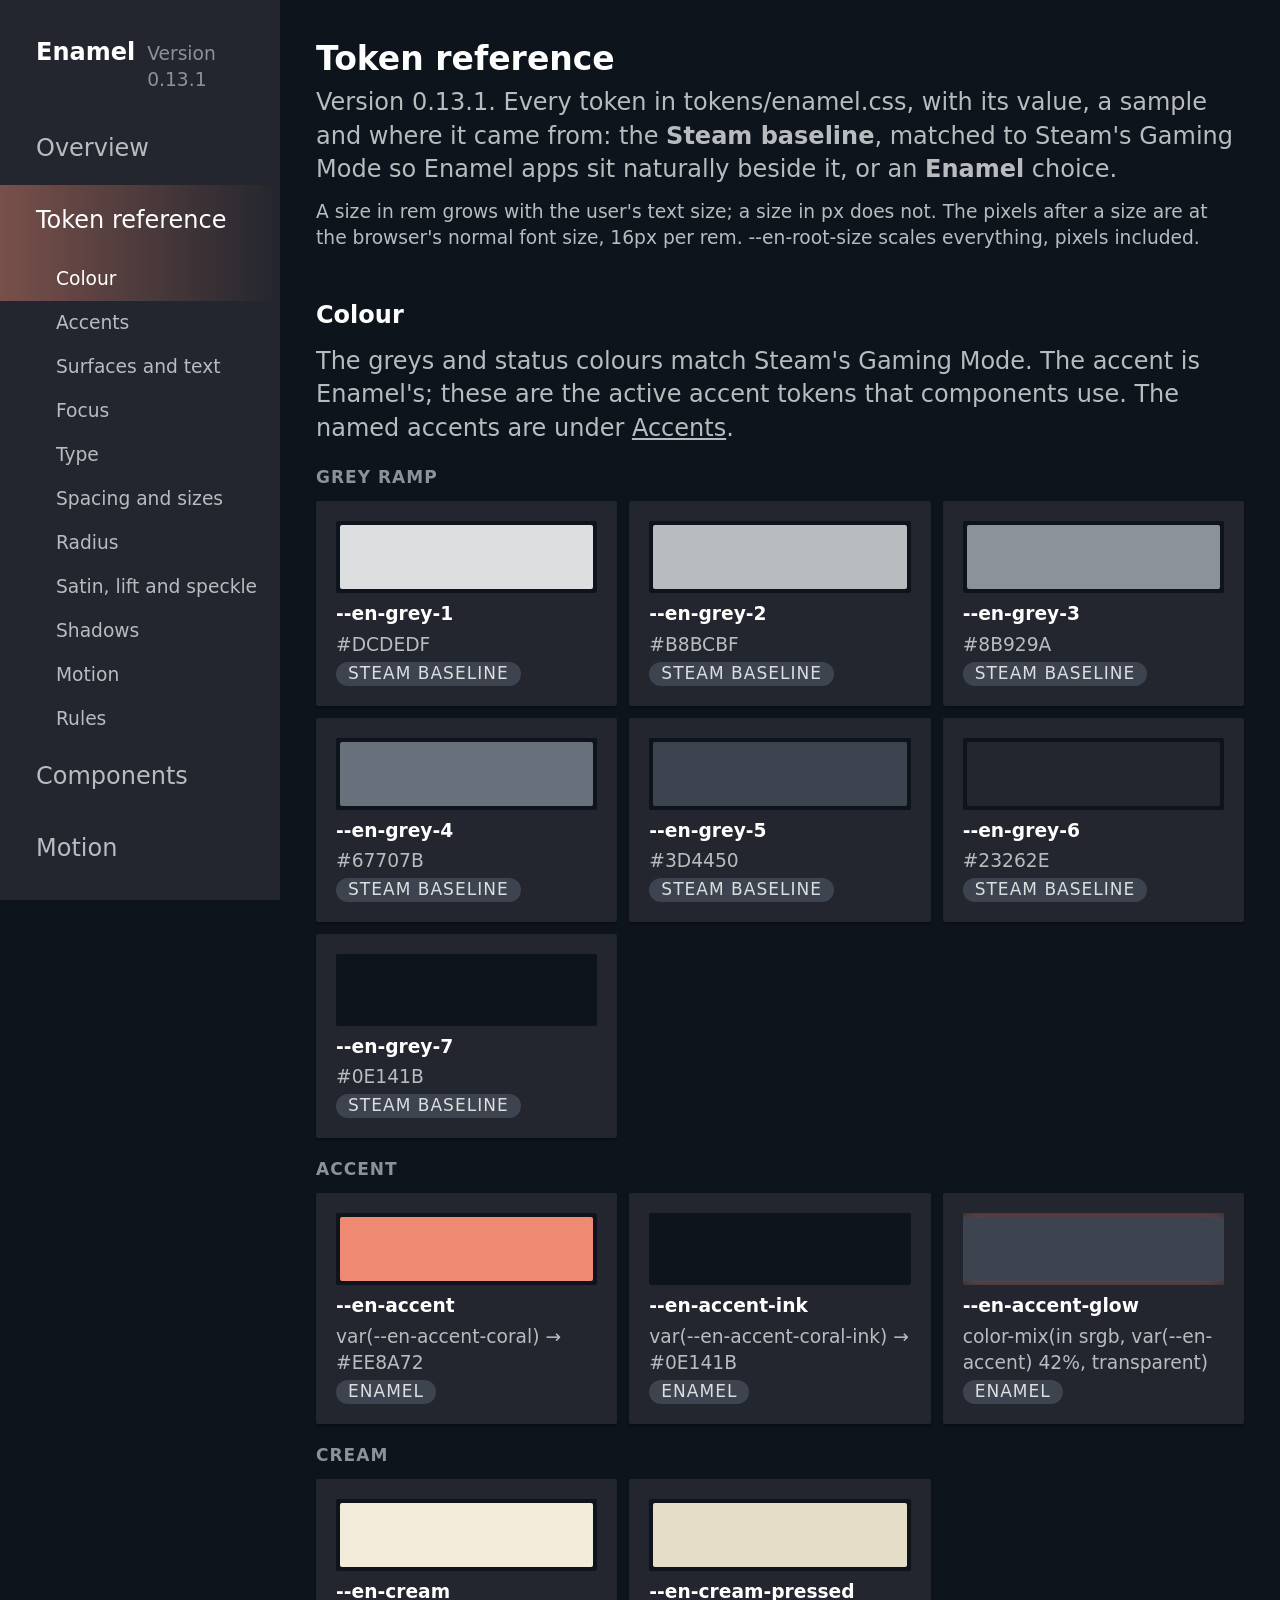
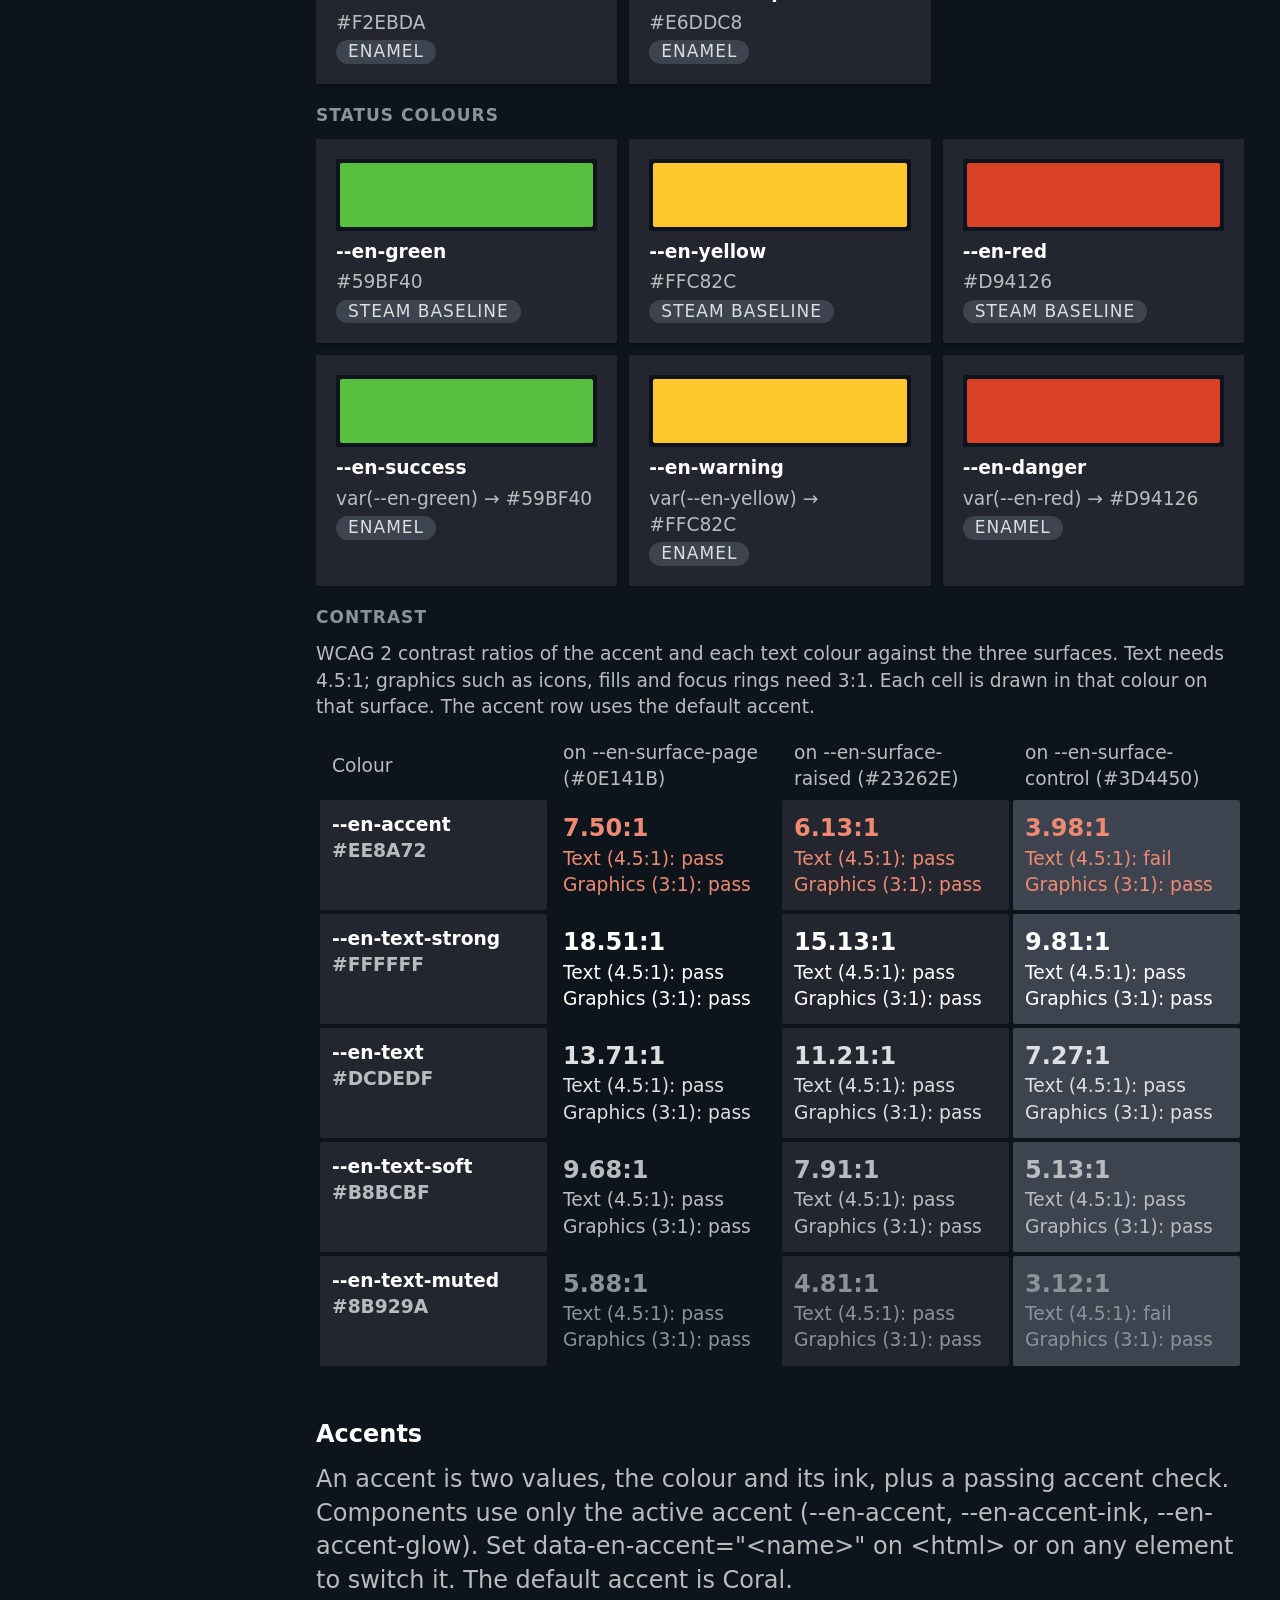
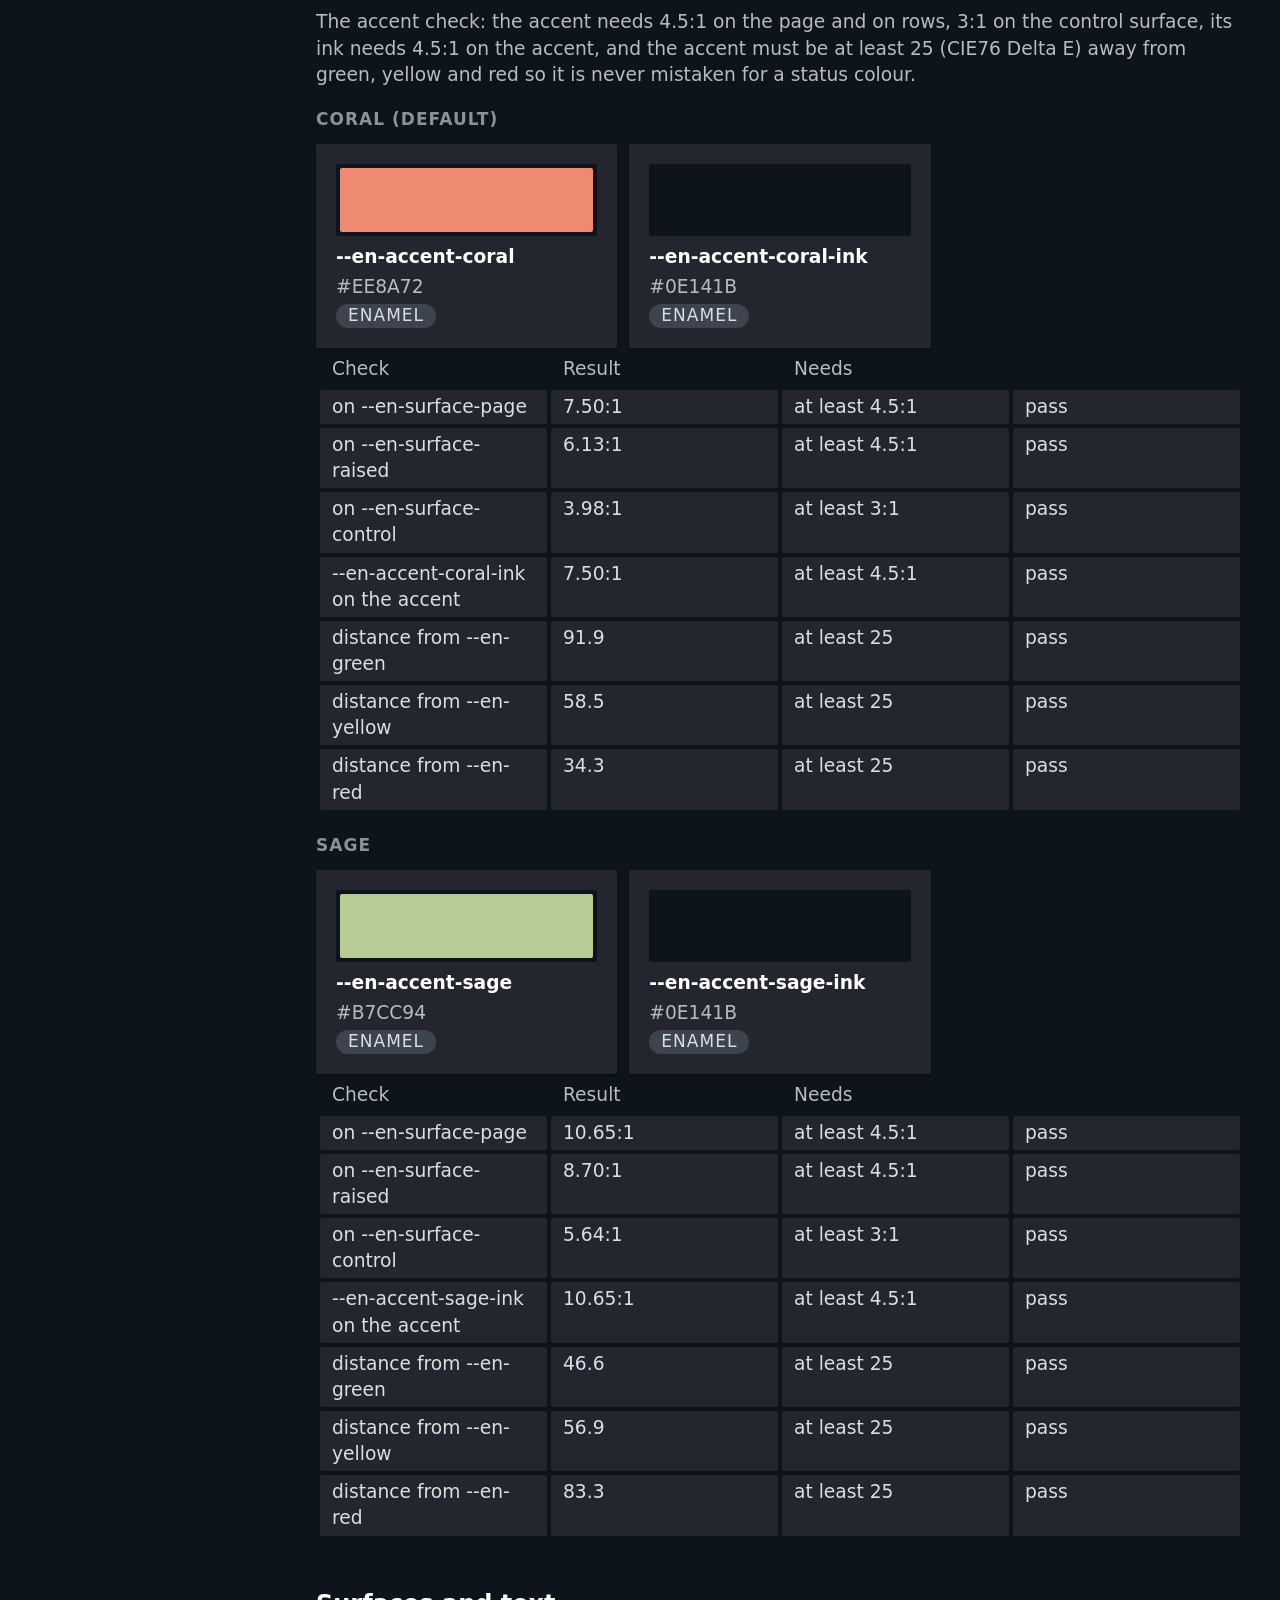
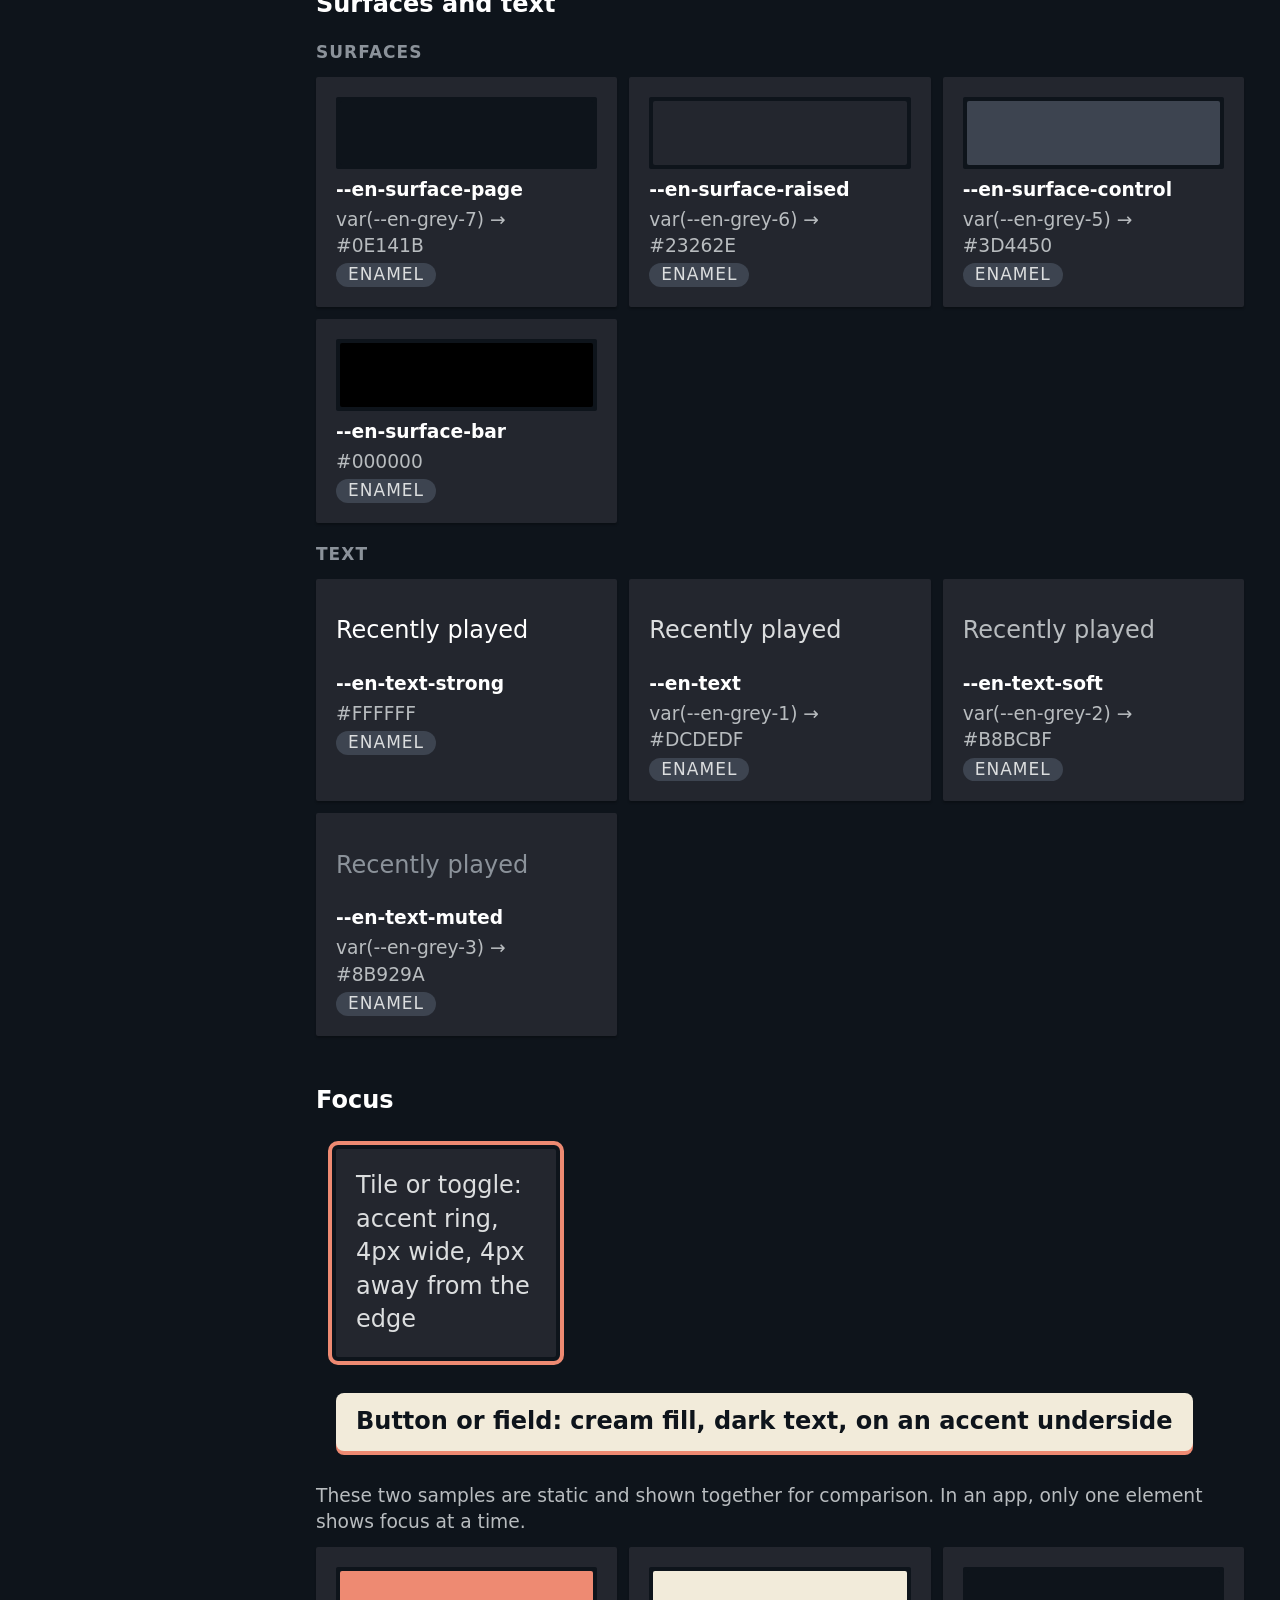
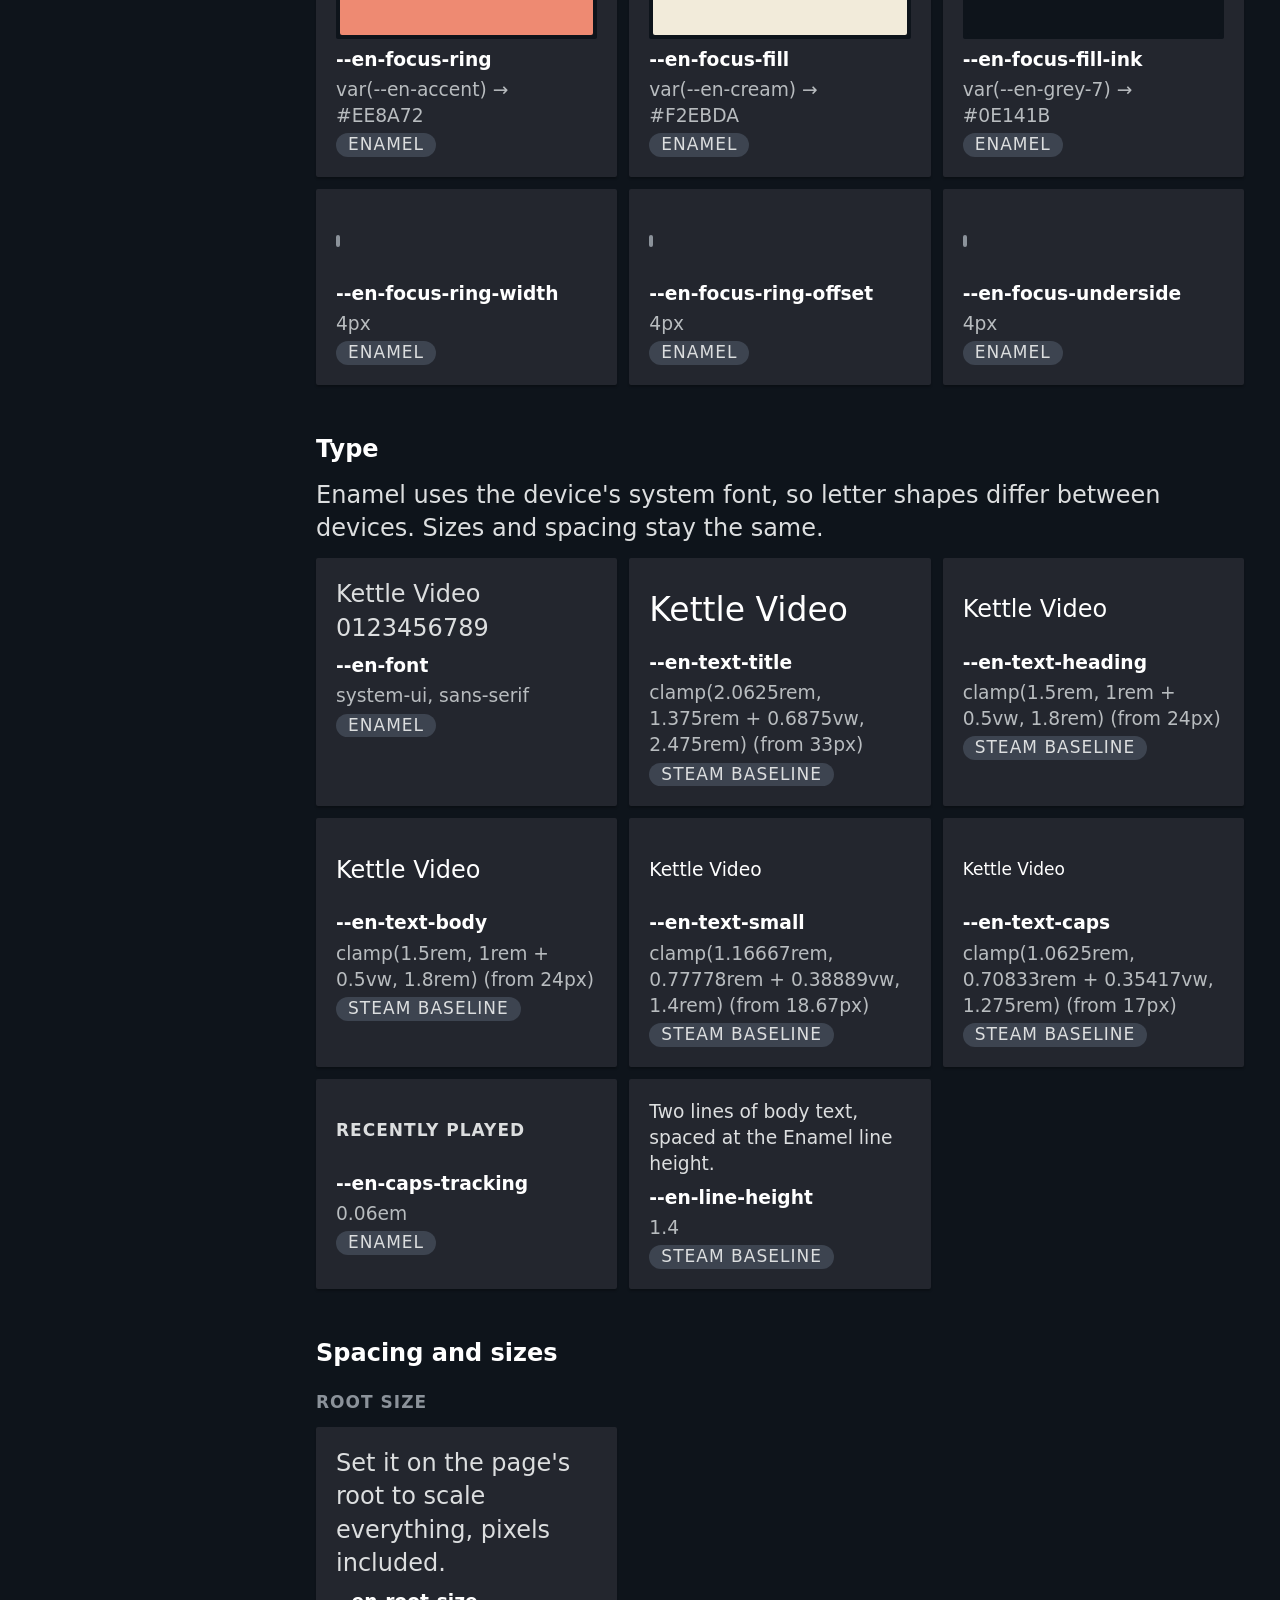
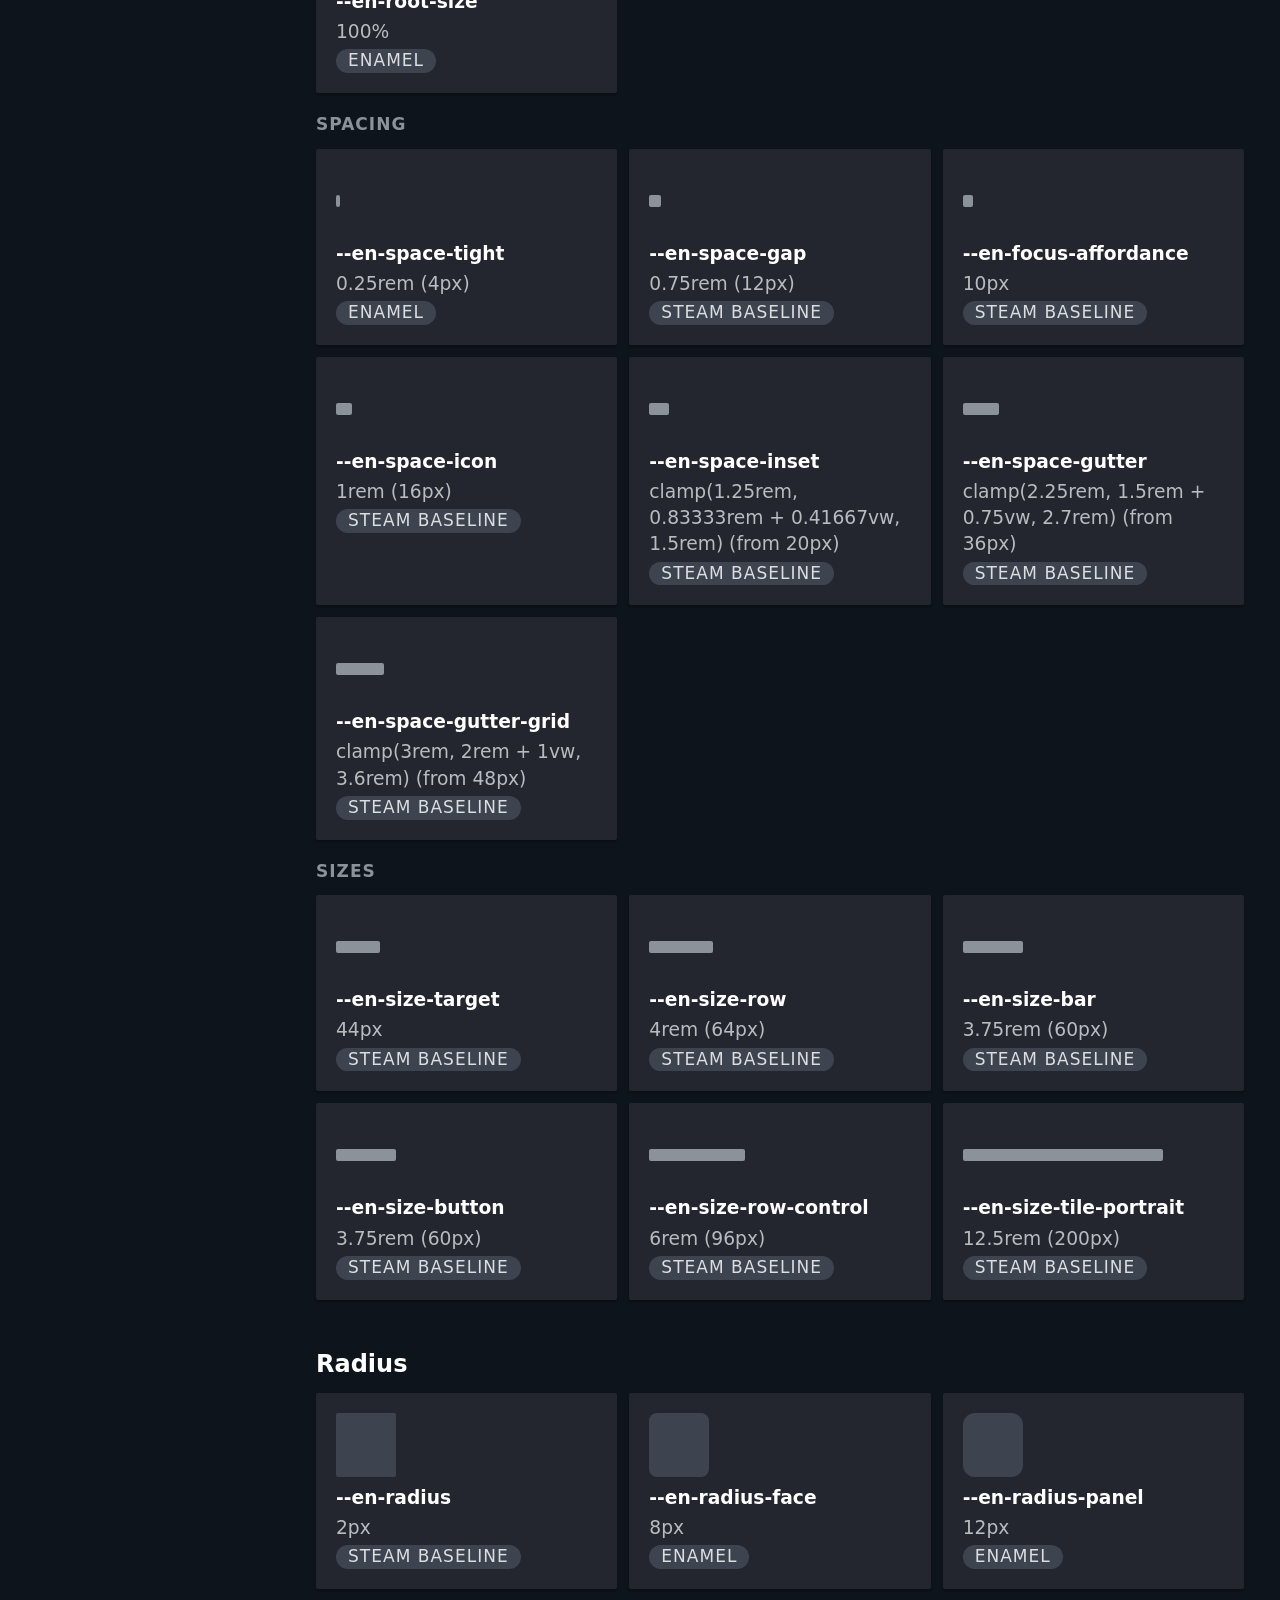
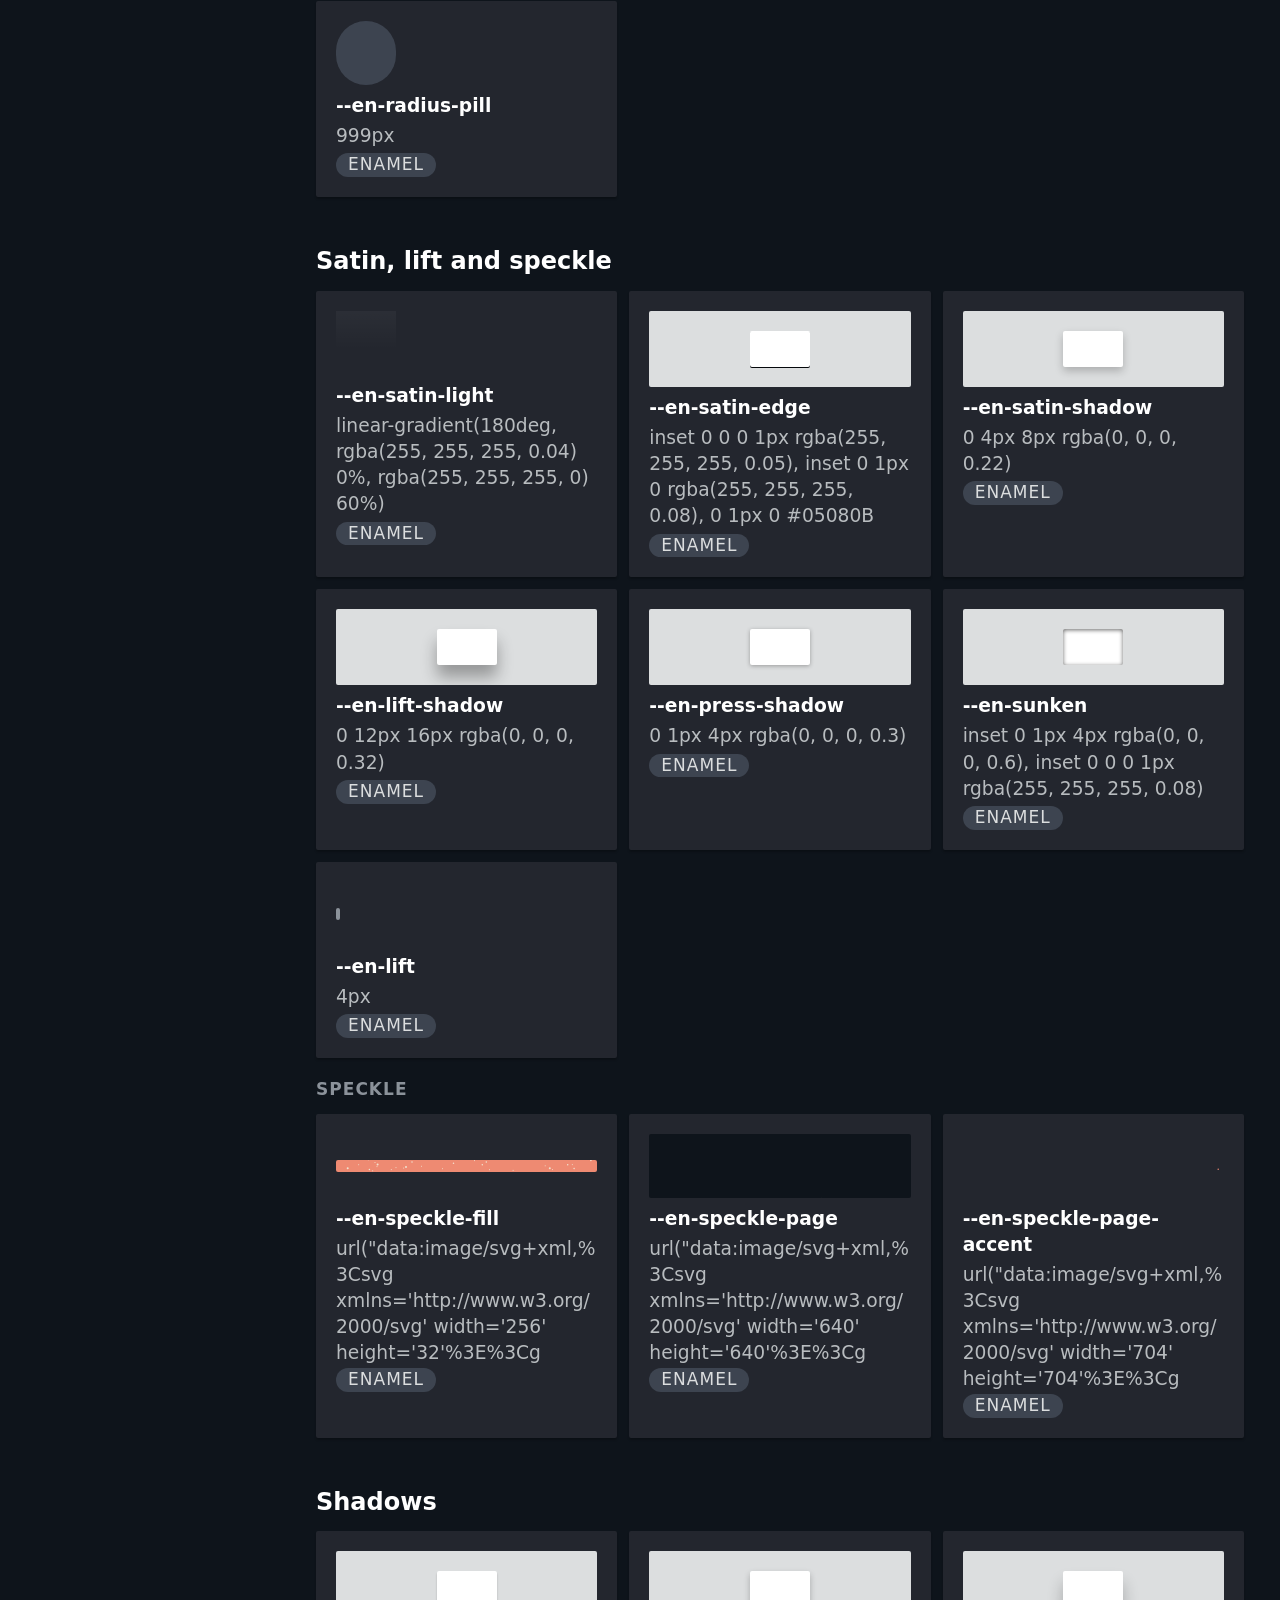
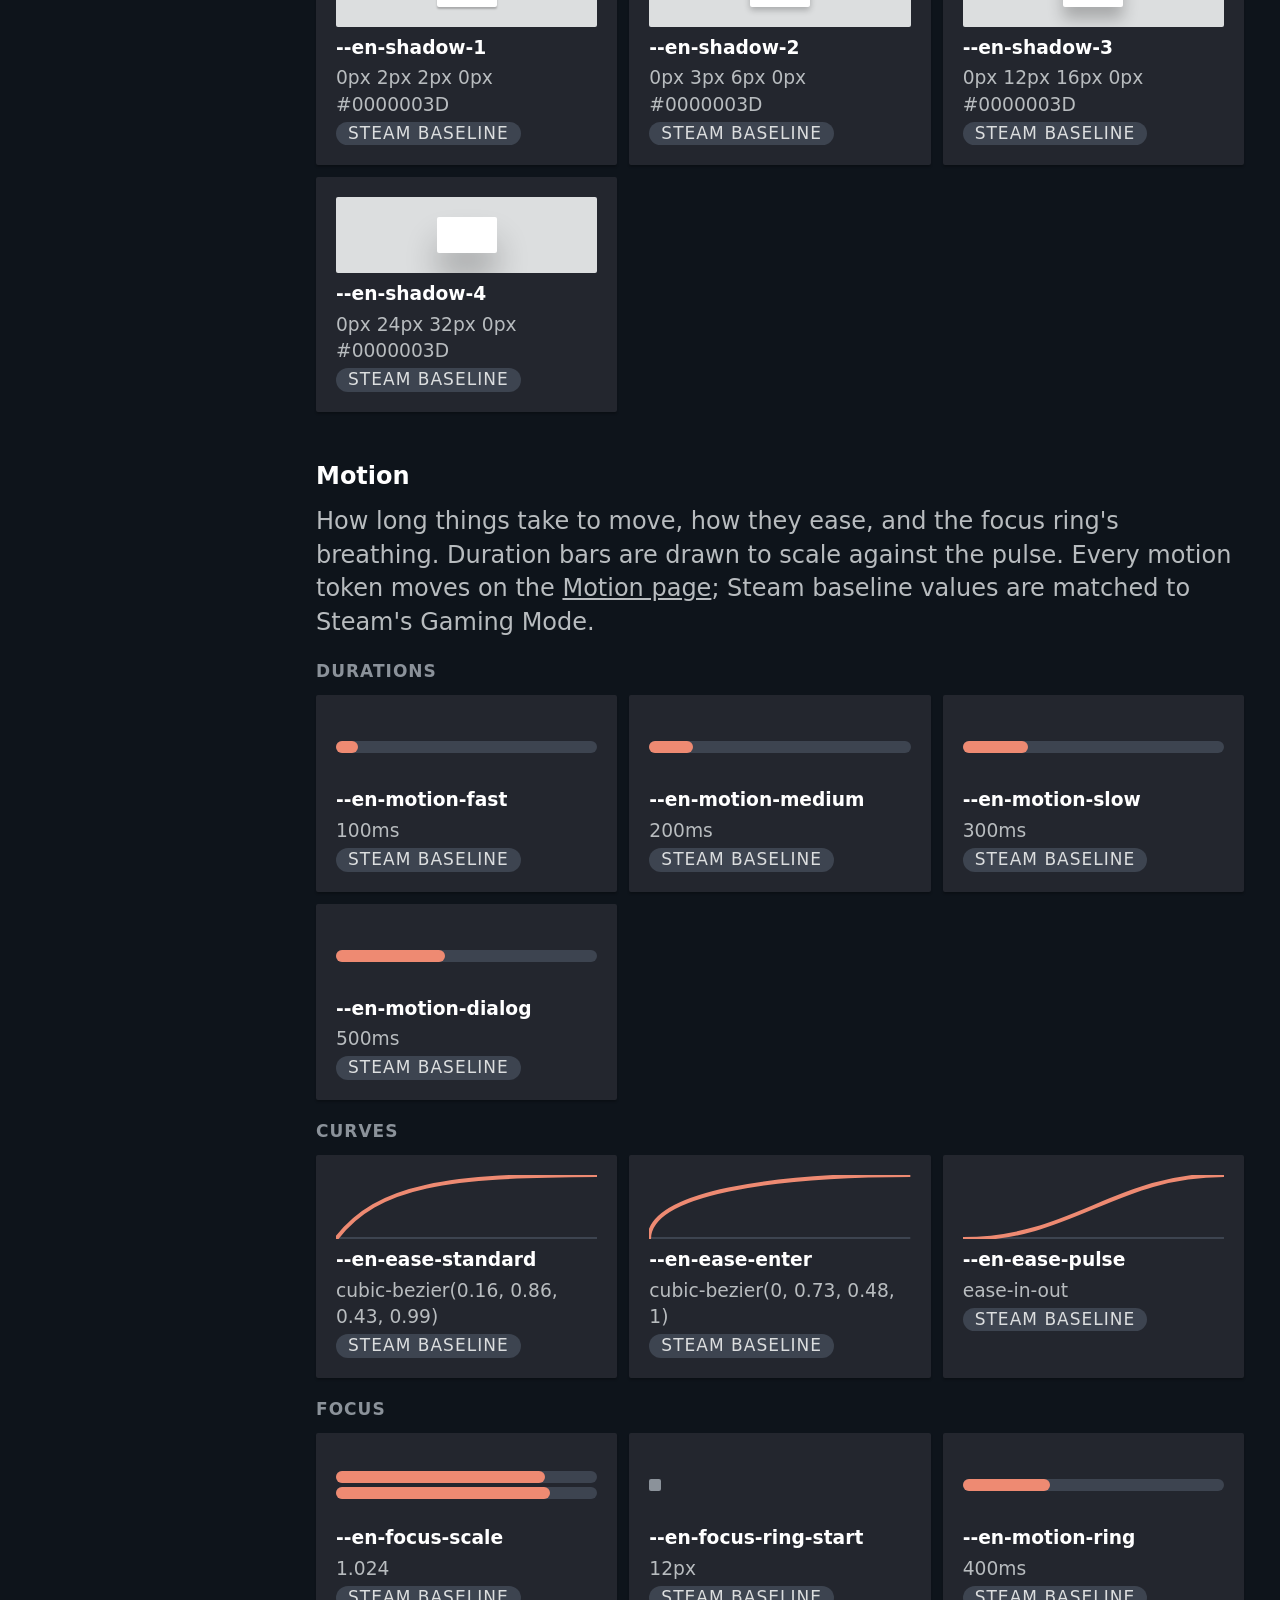
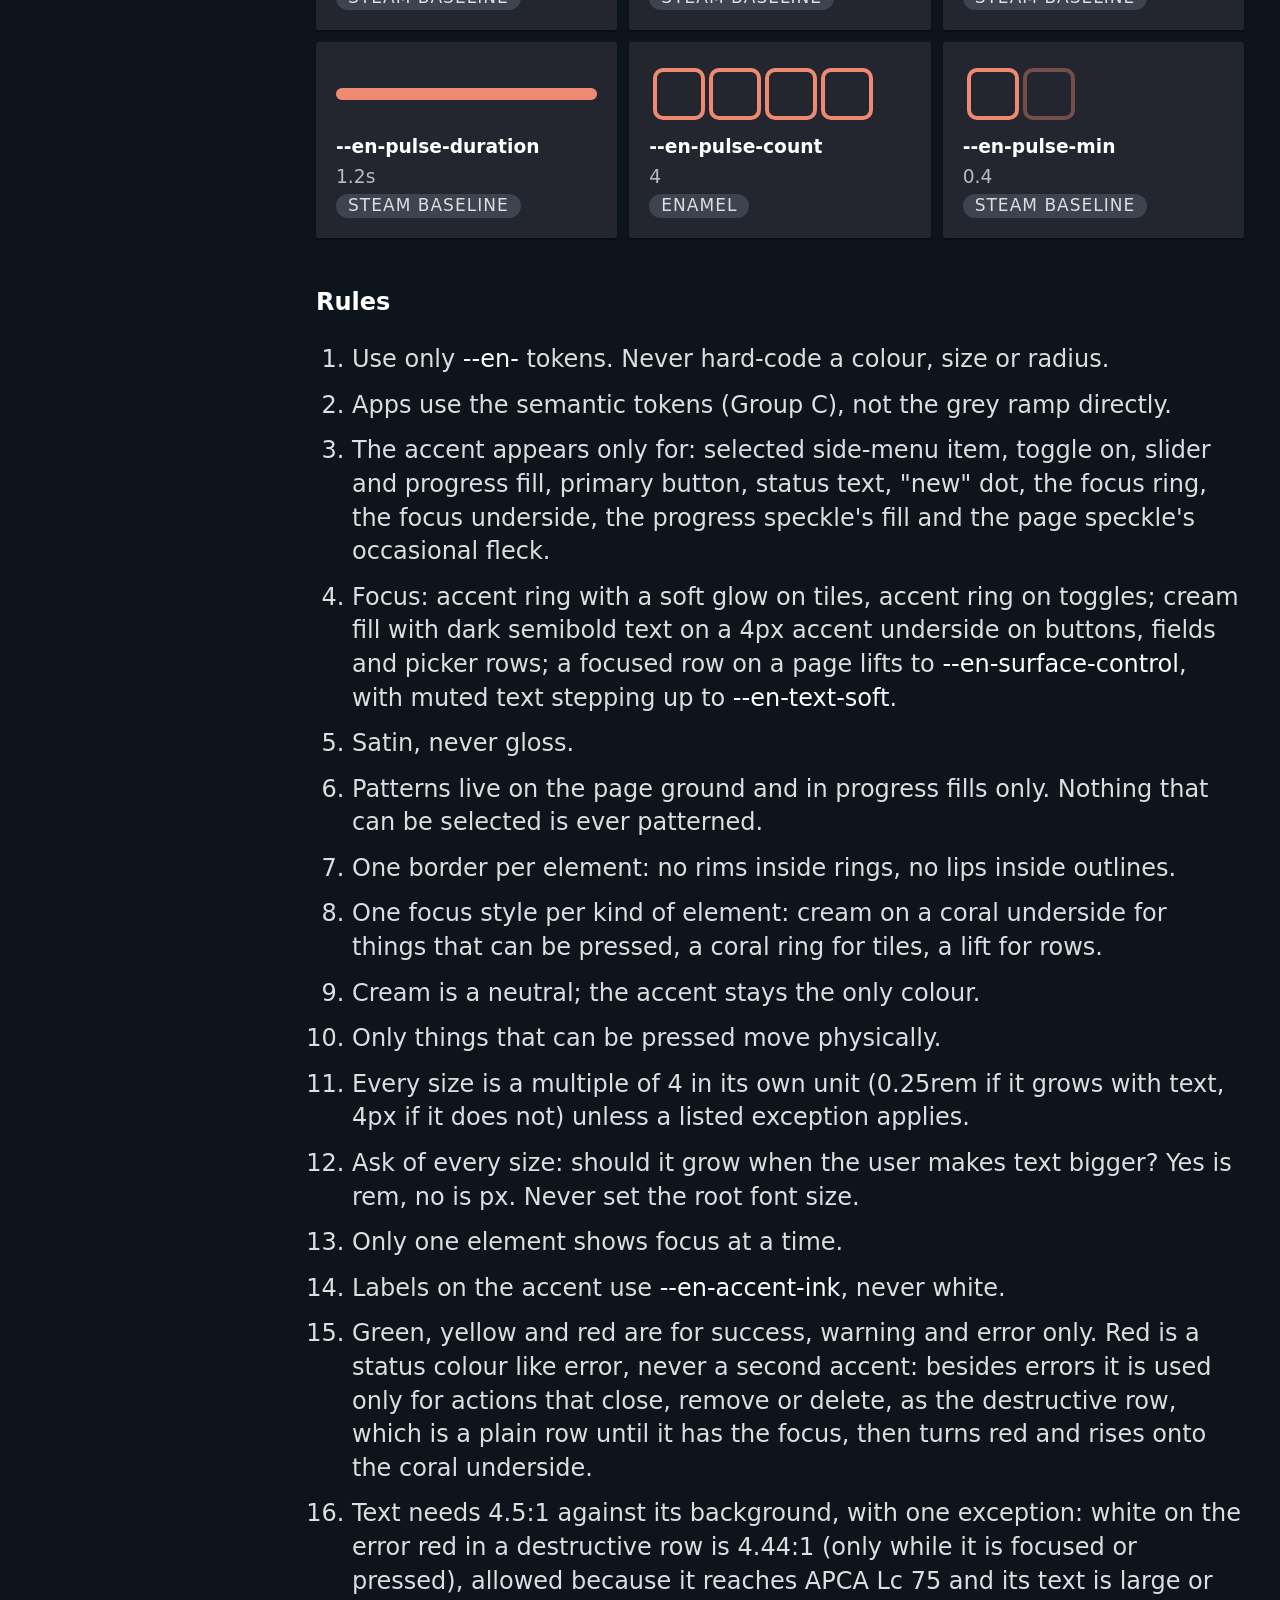
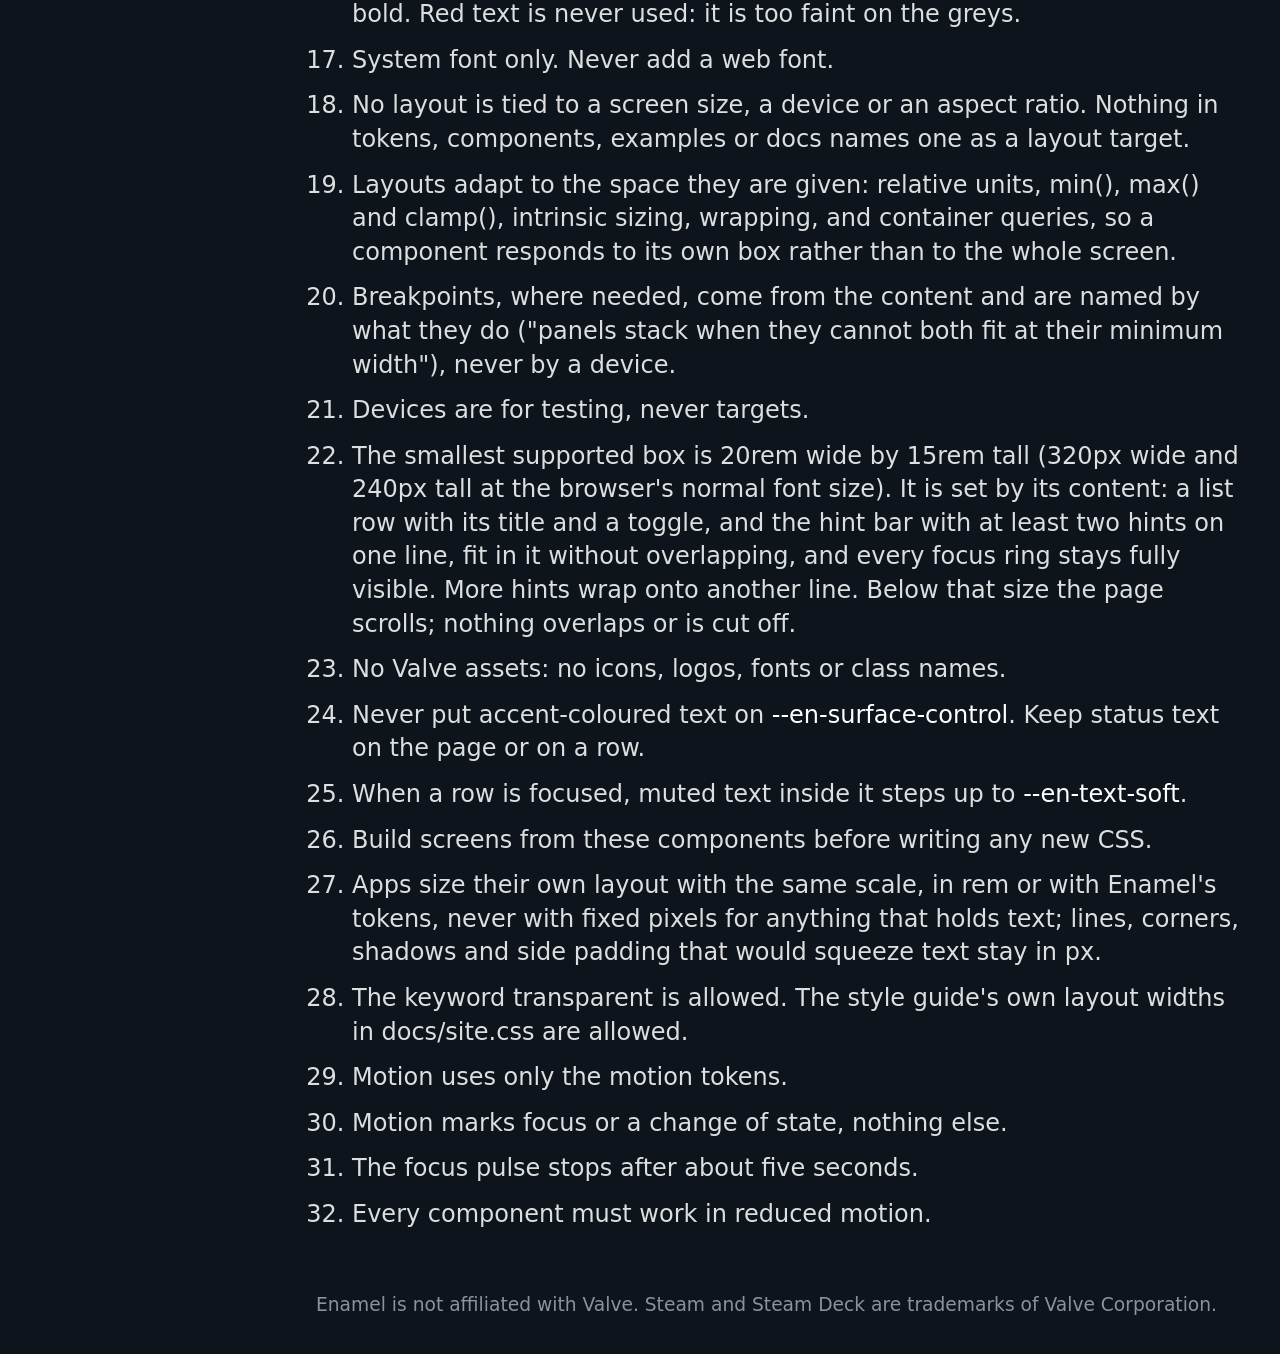
==== commit eb98bdc6: "Refs #24: existing text in the project voice, and the 0.13.1 wording-only release The README, CHANGE" ====
--- a/docs/index.html
+++ b/docs/index.html
@@ -86,7 +86,7 @@
 <!-- Generated by tools/build_styleguide.py from tokens/enamel.css. Do not edit by hand. -->
 <!-- enamel-menu:start (generated by tools/build_styleguide.py, do not edit by hand) -->
 <nav class="site-menu" aria-label="Style guide">
-<div class="site-menu__brand"><strong>Enamel</strong><span>Version 0.13.0</span></div>
+<div class="site-menu__brand"><strong>Enamel</strong><span>Version 0.13.1</span></div>
 <ul class="en-menu">
 <li><a class="en-menu__item" href="overview.html">Overview</a></li>
 <li><a class="en-menu__item" href="index.html" aria-current="page">Token reference</a>
@@ -133,12 +133,12 @@
 <!-- enamel-menu:end -->
 <main>
 <h1>Token reference</h1>
-<p class="lede">Version 0.13.0. Every token in <code>tokens/enamel.css</code>, with its value, a sample
+<p class="lede">Version 0.13.1. Every token in <code>tokens/enamel.css</code>, with its value, a sample
 and where it came from: the <b>Steam baseline</b>, matched to Steam's Gaming Mode so Enamel apps sit naturally
 beside it, or an <b>Enamel</b> choice.</p>
 <p class="note">A size in rem grows with the user's text size; a size in px does not. The pixels after a size are at
 the browser's normal font size, 16px per rem. <code>--en-root-size</code> scales everything, pixels included.</p>
-<section id="colour"><h2>Colour</h2><p class="lede">The greys and status colours match Steam's Gaming Mode. The accent is Enamel's; these are the active accent tokens that components use. The named accents are under <a href="#accents">Accents</a>.</p><h3>Grey ramp</h3><div class="grid"><div class="card"><div class="sample"><div class="frame"><div class="swatch" style="background: var(--en-grey-1); min-height: var(--en-size-row)"></div></div></div><code class="tok">--en-grey-1</code><code class="val">#DCDEDF</code><span class="label">Steam baseline</span></div><div class="card"><div class="sample"><div class="frame"><div class="swatch" style="background: var(--en-grey-2); min-height: var(--en-size-row)"></div></div></div><code class="tok">--en-grey-2</code><code class="val">#B8BCBF</code><span class="label">Steam baseline</span></div><div class="card"><div class="sample"><div class="frame"><div class="swatch" style="background: var(--en-grey-3); min-height: var(--en-size-row)"></div></div></div><code class="tok">--en-grey-3</code><code class="val">#8B929A</code><span class="label">Steam baseline</span></div><div class="card"><div class="sample"><div class="frame"><div class="swatch" style="background: var(--en-grey-4); min-height: var(--en-size-row)"></div></div></div><code class="tok">--en-grey-4</code><code class="val">#67707B</code><span class="label">Steam baseline</span></div><div class="card"><div class="sample"><div class="frame"><div class="swatch" style="background: var(--en-grey-5); min-height: var(--en-size-row)"></div></div></div><code class="tok">--en-grey-5</code><code class="val">#3D4450</code><span class="label">Steam baseline</span></div><div class="card"><div class="sample"><div class="frame"><div class="swatch" style="background: var(--en-grey-6); min-height: var(--en-size-row)"></div></div></div><code class="tok">--en-grey-6</code><code class="val">#23262E</code><span class="label">Steam baseline</span></div><div class="card"><div class="sample"><div class="frame"><div class="swatch" style="background: var(--en-grey-7); min-height: var(--en-size-row)"></div></div></div><code class="tok">--en-grey-7</code><code class="val">#0E141B</code><span class="label">Steam baseline</span></div></div><h3>Accent</h3><div class="grid"><div class="card"><div class="sample"><div class="frame"><div class="swatch" style="background: var(--en-accent); min-height: var(--en-size-row)"></div></div></div><code class="tok">--en-accent</code><code class="val">var(--en-accent-coral) &rarr; #EE8A72</code><span class="label">Enamel</span></div><div class="card"><div class="sample"><div class="frame"><div class="swatch" style="background: var(--en-accent-ink); min-height: var(--en-size-row)"></div></div></div><code class="tok">--en-accent-ink</code><code class="val">var(--en-accent-coral-ink) &rarr; #0E141B</code><span class="label">Enamel</span></div><div class="card"><div class="sample"><div class="glow" style="box-shadow: 0 0 var(--en-space-inset) var(--en-space-tight) var(--en-accent-glow); min-height: var(--en-size-row)"></div></div><code class="tok">--en-accent-glow</code><code class="val">color-mix(in srgb, var(--en-accent) 42%, transparent)</code><span class="label">Enamel</span></div></div><h3>Cream</h3><div class="grid"><div class="card"><div class="sample"><div class="frame"><div class="swatch" style="background: var(--en-cream); min-height: var(--en-size-row)"></div></div></div><code class="tok">--en-cream</code><code class="val">#F2EBDA</code><span class="label">Enamel</span></div><div class="card"><div class="sample"><div class="frame"><div class="swatch" style="background: var(--en-cream-pressed); min-height: var(--en-size-row)"></div></div></div><code class="tok">--en-cream-pressed</code><code class="val">#E6DDC8</code><span class="label">Enamel</span></div></div><h3>Status colours</h3><div class="grid"><div class="card"><div class="sample"><div class="frame"><div class="swatch" style="background: var(--en-green); min-height: var(--en-size-row)"></div></div></div><code class="tok">--en-green</code><code class="val">#59BF40</code><span class="label">Steam baseline</span></div><div class="card"><div class="sample"><div class="frame"><div class="swatch" style="background: var(--en-yellow); min-height: var(--en-size-row)"></div></div></div><code class="tok">--en-yellow</code><code class="val">#FFC82C</code><span class="label">Steam baseline</span></div><div class="card"><div class="sample"><div class="frame"><div class="swatch" style="background: var(--en-red); min-height: var(--en-size-row)"></div></div></div><code class="tok">--en-red</code><code class="val">#D94126</code><span class="label">Steam baseline</span></div><div class="card"><div class="sample"><div class="frame"><div class="swatch" style="background: var(--en-success); min-height: var(--en-size-row)"></div></div></div><code class="tok">--en-success</code><code class="val">var(--en-green) &rarr; #59BF40</code><span class="label">Enamel</span></div><div class="card"><div class="sample"><div class="frame"><div class="swatch" style="background: var(--en-warning); min-height: var(--en-size-row)"></div></div></div><code class="tok">--en-warning</code><code class="val">var(--en-yellow) &rarr; #FFC82C</code><span class="label">Enamel</span></div><div class="card"><div class="sample"><div class="frame"><div class="swatch" style="background: var(--en-danger); min-height: var(--en-size-row)"></div></div></div><code class="tok">--en-danger</code><code class="val">var(--en-red) &rarr; #D94126</code><span class="label">Enamel</span></div></div><h3>Contrast</h3><p class="note">WCAG 2 contrast ratios of the accent and each text colour against the three surfaces. Text needs 4.5:1; graphics such as icons, fills and focus rings need 3:1. Each cell is drawn in that colour on that surface. The accent row uses the default accent.</p><table><thead><tr><th>Colour</th><th>on <code>--en-surface-page</code> (#0E141B)</th><th>on <code>--en-surface-raised</code> (#23262E)</th><th>on <code>--en-surface-control</code> (#3D4450)</th></tr></thead><tbody><tr><td class="fg"><code>--en-accent</code><br><span class="note">#EE8A72</span></td><td style="background: var(--en-surface-page); color: var(--en-accent)"><span class="ratio">7.50:1</span>Text (4.5:1): pass<br>Graphics (3:1): pass</td><td style="background: var(--en-surface-raised); color: var(--en-accent)"><span class="ratio">6.13:1</span>Text (4.5:1): pass<br>Graphics (3:1): pass</td><td style="background: var(--en-surface-control); color: var(--en-accent)"><span class="ratio">3.98:1</span>Text (4.5:1): fail<br>Graphics (3:1): pass</td></tr><tr><td class="fg"><code>--en-text-strong</code><br><span class="note">#FFFFFF</span></td><td style="background: var(--en-surface-page); color: var(--en-text-strong)"><span class="ratio">18.51:1</span>Text (4.5:1): pass<br>Graphics (3:1): pass</td><td style="background: var(--en-surface-raised); color: var(--en-text-strong)"><span class="ratio">15.13:1</span>Text (4.5:1): pass<br>Graphics (3:1): pass</td><td style="background: var(--en-surface-control); color: var(--en-text-strong)"><span class="ratio">9.81:1</span>Text (4.5:1): pass<br>Graphics (3:1): pass</td></tr><tr><td class="fg"><code>--en-text</code><br><span class="note">#DCDEDF</span></td><td style="background: var(--en-surface-page); color: var(--en-text)"><span class="ratio">13.71:1</span>Text (4.5:1): pass<br>Graphics (3:1): pass</td><td style="background: var(--en-surface-raised); color: var(--en-text)"><span class="ratio">11.21:1</span>Text (4.5:1): pass<br>Graphics (3:1): pass</td><td style="background: var(--en-surface-control); color: var(--en-text)"><span class="ratio">7.27:1</span>Text (4.5:1): pass<br>Graphics (3:1): pass</td></tr><tr><td class="fg"><code>--en-text-soft</code><br><span class="note">#B8BCBF</span></td><td style="background: var(--en-surface-page); color: var(--en-text-soft)"><span class="ratio">9.68:1</span>Text (4.5:1): pass<br>Graphics (3:1): pass</td><td style="background: var(--en-surface-raised); color: var(--en-text-soft)"><span class="ratio">7.91:1</span>Text (4.5:1): pass<br>Graphics (3:1): pass</td><td style="background: var(--en-surface-control); color: var(--en-text-soft)"><span class="ratio">5.13:1</span>Text (4.5:1): pass<br>Graphics (3:1): pass</td></tr><tr><td class="fg"><code>--en-text-muted</code><br><span class="note">#8B929A</span></td><td style="background: var(--en-surface-page); color: var(--en-text-muted)"><span class="ratio">5.88:1</span>Text (4.5:1): pass<br>Graphics (3:1): pass</td><td style="background: var(--en-surface-raised); color: var(--en-text-muted)"><span class="ratio">4.81:1</span>Text (4.5:1): pass<br>Graphics (3:1): pass</td><td style="background: var(--en-surface-control); color: var(--en-text-muted)"><span class="ratio">3.12:1</span>Text (4.5:1): fail<br>Graphics (3:1): pass</td></tr></tbody></table></section><section id="accents"><h2>Accents</h2><p class="lede">An accent is two values, the colour and its ink, plus a passing accent check. Components use only the active accent (<code>--en-accent</code>, <code>--en-accent-ink</code>, <code>--en-accent-glow</code>). Set <code>data-en-accent="&lt;name&gt;"</code> on <code>&lt;html&gt;</code> or on any element to switch it. The default accent is Coral.</p><p class="note">The accent check: the accent needs 4.5:1 on the page and on rows, 3:1 on the control surface, its ink needs 4.5:1 on the accent, and the accent must be at least 25 (CIE76 Delta E) away from green, yellow and red so it is never mistaken for a status colour.</p><h3>Coral (default)</h3><div class="grid"><div class="card"><div class="sample"><div class="frame"><div class="swatch" style="background: var(--en-accent-coral); min-height: var(--en-size-row)"></div></div></div><code class="tok">--en-accent-coral</code><code class="val">#EE8A72</code><span class="label">Enamel</span></div><div class="card"><div class="sample"><div class="frame"><div class="swatch" style="background: var(--en-accent-coral-ink); min-height: var(--en-size-row)"></div></div></div><code class="tok">--en-accent-coral-ink</code><code class="val">#0E141B</code><span class="label">Enamel</span></div></div><table class="checks"><thead><tr><th>Check</th><th>Result</th><th>Needs</th><th></th></tr></thead><tbody><tr><td><code>on --en-surface-page</code></td><td>7.50:1</td><td>at least 4.5:1</td><td>pass</td></tr><tr><td><code>on --en-surface-raised</code></td><td>6.13:1</td><td>at least 4.5:1</td><td>pass</td></tr><tr><td><code>on --en-surface-control</code></td><td>3.98:1</td><td>at least 3:1</td><td>pass</td></tr><tr><td><code>--en-accent-coral-ink on the accent</code></td><td>7.50:1</td><td>at least 4.5:1</td><td>pass</td></tr><tr><td><code>distance from --en-green</code></td><td>91.9</td><td>at least 25</td><td>pass</td></tr><tr><td><code>distance from --en-yellow</code></td><td>58.5</td><td>at least 25</td><td>pass</td></tr><tr><td><code>distance from --en-red</code></td><td>34.3</td><td>at least 25</td><td>pass</td></tr></tbody></table><h3>Sage</h3><div class="grid"><div class="card"><div class="sample"><div class="frame"><div class="swatch" style="background: var(--en-accent-sage); min-height: var(--en-size-row)"></div></div></div><code class="tok">--en-accent-sage</code><code class="val">#B7CC94</code><span class="label">Enamel</span></div><div class="card"><div class="sample"><div class="frame"><div class="swatch" style="background: var(--en-accent-sage-ink); min-height: var(--en-size-row)"></div></div></div><code class="tok">--en-accent-sage-ink</code><code class="val">#0E141B</code><span class="label">Enamel</span></div></div><table class="checks"><thead><tr><th>Check</th><th>Result</th><th>Needs</th><th></th></tr></thead><tbody><tr><td><code>on --en-surface-page</code></td><td>10.65:1</td><td>at least 4.5:1</td><td>pass</td></tr><tr><td><code>on --en-surface-raised</code></td><td>8.70:1</td><td>at least 4.5:1</td><td>pass</td></tr><tr><td><code>on --en-surface-control</code></td><td>5.64:1</td><td>at least 3:1</td><td>pass</td></tr><tr><td><code>--en-accent-sage-ink on the accent</code></td><td>10.65:1</td><td>at least 4.5:1</td><td>pass</td></tr><tr><td><code>distance from --en-green</code></td><td>46.6</td><td>at least 25</td><td>pass</td></tr><tr><td><code>distance from --en-yellow</code></td><td>56.9</td><td>at least 25</td><td>pass</td></tr><tr><td><code>distance from --en-red</code></td><td>83.3</td><td>at least 25</td><td>pass</td></tr></tbody></table><div class="grid"></div></section><section id="surfaces"><h2>Surfaces and text</h2><h3>Surfaces</h3><div class="grid"><div class="card"><div class="sample"><div class="frame"><div class="swatch" style="background: var(--en-surface-page); min-height: var(--en-size-row)"></div></div></div><code class="tok">--en-surface-page</code><code class="val">var(--en-grey-7) &rarr; #0E141B</code><span class="label">Enamel</span></div><div class="card"><div class="sample"><div class="frame"><div class="swatch" style="background: var(--en-surface-raised); min-height: var(--en-size-row)"></div></div></div><code class="tok">--en-surface-raised</code><code class="val">var(--en-grey-6) &rarr; #23262E</code><span class="label">Enamel</span></div><div class="card"><div class="sample"><div class="frame"><div class="swatch" style="background: var(--en-surface-control); min-height: var(--en-size-row)"></div></div></div><code class="tok">--en-surface-control</code><code class="val">var(--en-grey-5) &rarr; #3D4450</code><span class="label">Enamel</span></div><div class="card"><div class="sample"><div class="frame"><div class="swatch" style="background: var(--en-surface-bar); min-height: var(--en-size-row)"></div></div></div><code class="tok">--en-surface-bar</code><code class="val">#000000</code><span class="label">Enamel</span></div></div><h3>Text</h3><div class="grid"><div class="card"><div class="sample"><span style="color: var(--en-text-strong)">Recently played</span></div><code class="tok">--en-text-strong</code><code class="val">#FFFFFF</code><span class="label">Enamel</span></div><div class="card"><div class="sample"><span style="color: var(--en-text)">Recently played</span></div><code class="tok">--en-text</code><code class="val">var(--en-grey-1) &rarr; #DCDEDF</code><span class="label">Enamel</span></div><div class="card"><div class="sample"><span style="color: var(--en-text-soft)">Recently played</span></div><code class="tok">--en-text-soft</code><code class="val">var(--en-grey-2) &rarr; #B8BCBF</code><span class="label">Enamel</span></div><div class="card"><div class="sample"><span style="color: var(--en-text-muted)">Recently played</span></div><code class="tok">--en-text-muted</code><code class="val">var(--en-grey-3) &rarr; #8B929A</code><span class="label">Enamel</span></div></div></section><section id="focus"><h2>Focus</h2><div class="demo"><div class="tile">Tile or toggle: accent ring, 4px wide, 4px away from the edge</div><div class="button">Button or field: cream fill, dark text, on an accent underside</div></div><p class="note">These two samples are static and shown together for comparison. In an app, only one element shows focus at a time.</p><div class="grid"><div class="card"><div class="sample"><div class="frame"><div class="swatch" style="background: var(--en-focus-ring); min-height: var(--en-size-row)"></div></div></div><code class="tok">--en-focus-ring</code><code class="val">var(--en-accent) &rarr; #EE8A72</code><span class="label">Enamel</span></div><div class="card"><div class="sample"><div class="frame"><div class="swatch" style="background: var(--en-focus-fill); min-height: var(--en-size-row)"></div></div></div><code class="tok">--en-focus-fill</code><code class="val">var(--en-cream) &rarr; #F2EBDA</code><span class="label">Enamel</span></div><div class="card"><div class="sample"><div class="frame"><div class="swatch" style="background: var(--en-focus-fill-ink); min-height: var(--en-size-row)"></div></div></div><code class="tok">--en-focus-fill-ink</code><code class="val">var(--en-grey-7) &rarr; #0E141B</code><span class="label">Enamel</span></div><div class="card"><div class="sample"><div class="ruler" style="width: var(--en-focus-ring-width)"></div></div><code class="tok">--en-focus-ring-width</code><code class="val">4px</code><span class="label">Enamel</span></div><div class="card"><div class="sample"><div class="ruler" style="width: var(--en-focus-ring-offset)"></div></div><code class="tok">--en-focus-ring-offset</code><code class="val">4px</code><span class="label">Enamel</span></div><div class="card"><div class="sample"><div class="ruler" style="width: var(--en-focus-underside)"></div></div><code class="tok">--en-focus-underside</code><code class="val">4px</code><span class="label">Enamel</span></div></div></section><section id="type"><h2>Type</h2><p>Enamel uses the device's system font, so letter shapes differ between devices. Sizes and spacing stay the same.</p><div class="grid"><div class="card"><div class="sample"><span style="font-family: var(--en-font)">Kettle Video 0123456789</span></div><code class="tok">--en-font</code><code class="val">system-ui, sans-serif</code><span class="label">Enamel</span></div><div class="card"><div class="sample"><span class="size" style="font-size: var(--en-text-title)">Kettle Video</span></div><code class="tok">--en-text-title</code><code class="val">clamp(2.0625rem, 1.375rem + 0.6875vw, 2.475rem) (from 33px)</code><span class="label">Steam baseline</span></div><div class="card"><div class="sample"><span class="size" style="font-size: var(--en-text-heading)">Kettle Video</span></div><code class="tok">--en-text-heading</code><code class="val">clamp(1.5rem, 1rem + 0.5vw, 1.8rem) (from 24px)</code><span class="label">Steam baseline</span></div><div class="card"><div class="sample"><span class="size" style="font-size: var(--en-text-body)">Kettle Video</span></div><code class="tok">--en-text-body</code><code class="val">clamp(1.5rem, 1rem + 0.5vw, 1.8rem) (from 24px)</code><span class="label">Steam baseline</span></div><div class="card"><div class="sample"><span class="size" style="font-size: var(--en-text-small)">Kettle Video</span></div><code class="tok">--en-text-small</code><code class="val">clamp(1.16667rem, 0.77778rem + 0.38889vw, 1.4rem) (from 18.67px)</code><span class="label">Steam baseline</span></div><div class="card"><div class="sample"><span class="size" style="font-size: var(--en-text-caps)">Kettle Video</span></div><code class="tok">--en-text-caps</code><code class="val">clamp(1.0625rem, 0.70833rem + 0.35417vw, 1.275rem) (from 17px)</code><span class="label">Steam baseline</span></div><div class="card"><div class="sample"><span style="font-size: var(--en-text-caps); text-transform: uppercase; letter-spacing: var(--en-caps-tracking); font-weight: 700">Recently played</span></div><code class="tok">--en-caps-tracking</code><code class="val">0.06em</code><span class="label">Enamel</span></div><div class="card"><div class="sample"><span class="wrap" style="font-size: var(--en-text-small); line-height: var(--en-line-height)">Two lines of body text, spaced at the Enamel line height.</span></div><code class="tok">--en-line-height</code><code class="val">1.4</code><span class="label">Steam baseline</span></div></div></section><section id="spacing"><h2>Spacing and sizes</h2><h3>Root size</h3><div class="grid"><div class="card"><div class="sample"><span class="wrap">Set it on the page's root to scale everything, pixels included.</span></div><code class="tok">--en-root-size</code><code class="val">100%</code><span class="label">Enamel</span></div></div><h3>Spacing</h3><div class="grid"><div class="card"><div class="sample"><div class="ruler" style="width: var(--en-space-tight)"></div></div><code class="tok">--en-space-tight</code><code class="val">0.25rem (4px)</code><span class="label">Enamel</span></div><div class="card"><div class="sample"><div class="ruler" style="width: var(--en-space-gap)"></div></div><code class="tok">--en-space-gap</code><code class="val">0.75rem (12px)</code><span class="label">Steam baseline</span></div><div class="card"><div class="sample"><div class="ruler" style="width: var(--en-focus-affordance)"></div></div><code class="tok">--en-focus-affordance</code><code class="val">10px</code><span class="label">Steam baseline</span></div><div class="card"><div class="sample"><div class="ruler" style="width: var(--en-space-icon)"></div></div><code class="tok">--en-space-icon</code><code class="val">1rem (16px)</code><span class="label">Steam baseline</span></div><div class="card"><div class="sample"><div class="ruler" style="width: var(--en-space-inset)"></div></div><code class="tok">--en-space-inset</code><code class="val">clamp(1.25rem, 0.83333rem + 0.41667vw, 1.5rem) (from 20px)</code><span class="label">Steam baseline</span></div><div class="card"><div class="sample"><div class="ruler" style="width: var(--en-space-gutter)"></div></div><code class="tok">--en-space-gutter</code><code class="val">clamp(2.25rem, 1.5rem + 0.75vw, 2.7rem) (from 36px)</code><span class="label">Steam baseline</span></div><div class="card"><div class="sample"><div class="ruler" style="width: var(--en-space-gutter-grid)"></div></div><code class="tok">--en-space-gutter-grid</code><code class="val">clamp(3rem, 2rem + 1vw, 3.6rem) (from 48px)</code><span class="label">Steam baseline</span></div></div><h3>Sizes</h3><div class="grid"><div class="card"><div class="sample"><div class="ruler" style="width: var(--en-size-target)"></div></div><code class="tok">--en-size-target</code><code class="val">44px</code><span class="label">Steam baseline</span></div><div class="card"><div class="sample"><div class="ruler" style="width: var(--en-size-row)"></div></div><code class="tok">--en-size-row</code><code class="val">4rem (64px)</code><span class="label">Steam baseline</span></div><div class="card"><div class="sample"><div class="ruler" style="width: var(--en-size-bar)"></div></div><code class="tok">--en-size-bar</code><code class="val">3.75rem (60px)</code><span class="label">Steam baseline</span></div><div class="card"><div class="sample"><div class="ruler" style="width: var(--en-size-button)"></div></div><code class="tok">--en-size-button</code><code class="val">3.75rem (60px)</code><span class="label">Steam baseline</span></div><div class="card"><div class="sample"><div class="ruler" style="width: var(--en-size-row-control)"></div></div><code class="tok">--en-size-row-control</code><code class="val">6rem (96px)</code><span class="label">Steam baseline</span></div><div class="card"><div class="sample"><div class="ruler" style="width: var(--en-size-tile-portrait)"></div></div><code class="tok">--en-size-tile-portrait</code><code class="val">12.5rem (200px)</code><span class="label">Steam baseline</span></div></div></section><section id="radius"><h2>Radius</h2><div class="grid"><div class="card"><div class="sample"><div class="corner" style="border-radius: var(--en-radius)"></div></div><code class="tok">--en-radius</code><code class="val">2px</code><span class="label">Steam baseline</span></div><div class="card"><div class="sample"><div class="corner" style="border-radius: var(--en-radius-face)"></div></div><code class="tok">--en-radius-face</code><code class="val">8px</code><span class="label">Enamel</span></div><div class="card"><div class="sample"><div class="corner" style="border-radius: var(--en-radius-panel)"></div></div><code class="tok">--en-radius-panel</code><code class="val">12px</code><span class="label">Enamel</span></div><div class="card"><div class="sample"><div class="corner" style="border-radius: var(--en-radius-pill)"></div></div><code class="tok">--en-radius-pill</code><code class="val">999px</code><span class="label">Enamel</span></div></div></section><section id="satin"><h2>Satin, lift and speckle</h2><div class="grid"><div class="card"><div class="sample"><div class="corner" style="background-color: var(--en-surface-raised); background-image: var(--en-satin-light)"></div></div><code class="tok">--en-satin-light</code><code class="val">linear-gradient(180deg, rgba(255, 255, 255, 0.04) 0%, rgba(255, 255, 255, 0) 60%)</code><span class="label">Enamel</span></div><div class="card"><div class="sample"><div class="light"><div class="lift" style="box-shadow: var(--en-satin-edge)"></div></div></div><code class="tok">--en-satin-edge</code><code class="val">inset 0 0 0 1px rgba(255, 255, 255, 0.05), inset 0 1px 0 rgba(255, 255, 255, 0.08), 0 1px 0 #05080B</code><span class="label">Enamel</span></div><div class="card"><div class="sample"><div class="light"><div class="lift" style="box-shadow: var(--en-satin-shadow)"></div></div></div><code class="tok">--en-satin-shadow</code><code class="val">0 4px 8px rgba(0, 0, 0, 0.22)</code><span class="label">Enamel</span></div><div class="card"><div class="sample"><div class="light"><div class="lift" style="box-shadow: var(--en-lift-shadow)"></div></div></div><code class="tok">--en-lift-shadow</code><code class="val">0 12px 16px rgba(0, 0, 0, 0.32)</code><span class="label">Enamel</span></div><div class="card"><div class="sample"><div class="light"><div class="lift" style="box-shadow: var(--en-press-shadow)"></div></div></div><code class="tok">--en-press-shadow</code><code class="val">0 1px 4px rgba(0, 0, 0, 0.3)</code><span class="label">Enamel</span></div><div class="card"><div class="sample"><div class="light"><div class="lift" style="box-shadow: var(--en-sunken)"></div></div></div><code class="tok">--en-sunken</code><code class="val">inset 0 1px 4px rgba(0, 0, 0, 0.6), inset 0 0 0 1px rgba(255, 255, 255, 0.08)</code><span class="label">Enamel</span></div><div class="card"><div class="sample"><div class="ruler" style="width: var(--en-lift)"></div></div><code class="tok">--en-lift</code><code class="val">4px</code><span class="label">Enamel</span></div></div><h3>Speckle</h3><div class="grid"><div class="card"><div class="sample"><div class="swatch" style="width: 100%; min-height: var(--en-space-gap); background-color: var(--en-accent); background-image: var(--en-speckle-fill)"></div></div><code class="tok">--en-speckle-fill</code><code class="val">url(&quot;data:image/svg+xml,%3Csvg xmlns=&#x27;http://www.w3.org/2000/svg&#x27; width=&#x27;256&#x27; height=&#x27;32&#x27;%3E%3Cg fill=&#x27;none&#x27; stroke=&#x27;%23F2EBDA&#x27; stroke-linecap=&#x27;round&#x27;%3E%3Cpath stroke-width=&#x27;1&#x27; stroke-opacity=&#x27;0.9&#x27; d=&#x27;M46.4 21.2h0M85.6 6.3h0M125.3 15.8h0M122.8 14.7h0M67.7 8.1h0M177.1 10.4h0M172.8 25.2h0M221.7 30.2h0M60.0 7.6h0M188.1 18.4h0M51.7 21.7h0M223.6 26.7h0M55.3 9.6h0M1.7 31.2h0M1.7 -0.8h0M56.4 23.3h0M137.7 19.0h0M134.8 26.4h0M153.6 9.7h0M29.4 15.3h0M236.3 4.6h0M175.1 20.2h0M41.0 6.6h0M175.7 14.0h0M104.2 15.4h0M25.9 22.5h0M150.6 17.1h0M86.9 26.0h0M210.9 17.4h0M22.7 4.7h0M39.0 2.5h0M166.0 17.4h0M52.2 29.1h0M161.2 25.3h0M209.4 21.8h0M134.9 31.5h0M134.9 -0.5h0M34.0 22.1h0M226.4 15.3h0M209.2 5.8h0M106.6 8.7h0M101.6 22.5h0M36.7 10.8h0M216.6 9.6h0M32.3 31.8h0M32.3 -0.2h0M138.5 0.6h0M138.5 32.6h0&#x27;/%3E%3Cpath stroke-width=&#x27;1.5&#x27; stroke-opacity=&#x27;0.9&#x27; d=&#x27;M146.3 4.7h0M41.7 23.6h0M167.0 13.6h0M131.7 17.9h0M117.5 3.2h0M196.8 24.7h0M108.0 12.9h0M156.3 15.1h0M106.3 28.0h0M231.7 4.8h0M44.1 25.1h0M245.2 23.4h0M76.0 1.9h0M211.8 29.8h0M194.2 23.6h0M249.0 16.8h0M238.1 8.4h0M19.6 26.9h0M178.9 25.5h0M33.4 9.6h0M150.3 2.1h0M84.1 19.3h0M239.8 23.0h0M101.5 13.1h0M131.3 23.7h0M254.9 0.4h0M254.9 32.4h0M-1.1 0.4h0M-1.1 32.4h0&#x27;/%3E%3Cpath stroke-width=&#x27;2&#x27; stroke-opacity=&#x27;0.9&#x27; d=&#x27;M236.9 25.7h0M11.7 8.2h0M70.0 6.9h0M41.6 4.4h0M173.0 14.0h0M27.4 27.0h0M213.8 8.3h0M212.4 24.8h0&#x27;/%3E%3C/g%3E%3C/svg%3E&quot;)</code><span class="label">Enamel</span></div><div class="card"><div class="sample"><div class="swatch" style="width: 100%; min-height: var(--en-size-row); background-color: var(--en-surface-page); background-image: var(--en-speckle-page)"></div></div><code class="tok">--en-speckle-page</code><code class="val">url(&quot;data:image/svg+xml,%3Csvg xmlns=&#x27;http://www.w3.org/2000/svg&#x27; width=&#x27;640&#x27; height=&#x27;640&#x27;%3E%3Cg fill=&#x27;none&#x27; stroke=&#x27;%23F2EBDA&#x27; stroke-linecap=&#x27;round&#x27;%3E%3Cpath stroke-width=&#x27;1&#x27; stroke-opacity=&#x27;0.06&#x27; d=&#x27;M92.3 431.6h0M395.8 78.1h0M324.0 157.9h0M23.5 76.7h0M416.6 86.2h0M71.1 116.8h0M260.2 303.4h0M417.2 486.3h0M76.7 213.2h0M500.8 38.4h0M19.5 396.0h0M568.5 504.9h0M323.4 360.5h0M274.3 192.9h0M51.3 231.3h0M140.9 222.6h0M513.5 448.5h0M151.8 621.5h0M20.6 443.2h0M429.5 584.6h0M254.1 135.3h0M240.0 197.9h0M203.4 308.6h0M574.2 575.3h0M351.0 187.0h0M462.2 624.2h0M172.3 64.1h0M307.7 622.7h0M452.1 223.6h0M199.2 469.7h0M126.5 554.1h0M21.4 416.4h0M477.3 403.7h0M571.1 49.3h0M568.1 41.4h0M559.2 538.9h0M43.7 600.7h0M302.3 266.0h0M345.3 48.0h0M583.0 519.2h0M533.6 29.3h0M178.6 338.8h0M255.9 215.6h0M372.7 260.9h0M148.7 66.5h0M150.1 427.2h0M188.2 603.9h0M226.0 562.7h0M385.3 224.1h0M475.7 219.1h0M177.5 540.8h0M25.1 605.3h0M311.3 331.8h0M416.4 326.6h0M17.0 104.6h0M552.7 347.0h0M494.8 606.6h0M226.1 338.2h0M368.0 478.8h0M9.0 519.5h0M317.6 290.8h0M65.5 411.1h0M35.8 245.5h0M111.0 265.2h0M268.6 0.5h0M268.6 640.5h0M217.4 388.5h0M548.6 322.2h0M459.7 255.7h0M370.8 62.1h0M55.1 604.8h0&#x27;/%3E%3Cpath stroke-width=&#x27;1.5&#x27; stroke-opacity=&#x27;0.08&#x27; d=&#x27;M334.7 114.8h0M374.3 177.4h0M608.7 578.3h0M469.7 218.7h0M542.7 218.2h0M30.9 407.8h0M399.5 564.4h0M288.7 268.4h0M444.7 355.9h0M154.1 166.8h0M346.8 183.8h0M57.3 310.5h0M306.6 110.7h0M512.6 391.1h0M358.7 581.3h0M551.6 428.8h0M65.2 247.5h0M245.5 380.1h0M231.8 584.0h0M280.7 273.5h0M181.3 324.4h0M497.0 490.4h0M270.3 604.0h0M200.6 585.9h0M202.8 423.4h0M117.9 89.8h0M414.7 248.2h0M578.2 353.6h0M575.5 189.1h0M453.9 204.0h0M348.8 6.8h0M138.1 364.3h0M366.1 631.0h0M563.7 538.1h0M323.2 604.3h0M258.3 297.6h0M38.4 100.7h0M23.9 172.1h0M526.5 109.6h0M453.6 65.5h0M21.9 583.5h0M48.8 338.0h0M332.7 163.9h0M363.7 288.6h0&#x27;/%3E%3Cpath stroke-width=&#x27;2.5&#x27; stroke-opacity=&#x27;0.1&#x27; d=&#x27;M214.8 78.3h0M2.1 287.9h0M642.1 287.9h0M574.8 599.3h0M533.0 536.3h0M419.9 587.4h0M93.8 201.3h0M487.9 220.6h0M41.0 515.3h0M145.8 463.8h0M195.8 565.8h0M383.6 529.9h0M340.0 266.5h0M549.6 611.3h0M402.7 267.0h0&#x27;/%3E%3C/g%3E%3C/svg%3E&quot;)</code><span class="label">Enamel</span></div><div class="card"><div class="sample"><div class="swatch" style="width: 100%; min-height: var(--en-size-row); background-color: var(--en-accent); mask-image: var(--en-speckle-page-accent)"></div></div><code class="tok">--en-speckle-page-accent</code><code class="val">url(&quot;data:image/svg+xml,%3Csvg xmlns=&#x27;http://www.w3.org/2000/svg&#x27; width=&#x27;704&#x27; height=&#x27;704&#x27;%3E%3Cg fill=&#x27;none&#x27; stroke=&#x27;%23000000&#x27; stroke-linecap=&#x27;round&#x27;%3E%3Cpath stroke-width=&#x27;1.5&#x27; stroke-opacity=&#x27;1&#x27; d=&#x27;M255.2 35.3h0M231.3 428.3h0M648.9 316.2h0M93.3 298.8h0M499.7 361.5h0M564.8 173.4h0M28.7 461.8h0M703.7 694.0h0M-0.3 694.0h0M11.9 681.8h0M225.7 336.4h0M440.0 22.8h0M2.9 451.0h0M436.3 127.4h0M48.2 479.7h0&#x27;/%3E%3Cpath stroke-width=&#x27;2.5&#x27; stroke-opacity=&#x27;1&#x27; d=&#x27;M608.2 324.7h0M411.1 489.4h0M352.8 16.9h0M302.9 169.1h0M109.9 333.1h0M342.5 236.1h0&#x27;/%3E%3C/g%3E%3C/svg%3E&quot;)</code><span class="label">Enamel</span></div></div></section><section id="shadows"><h2>Shadows</h2><div class="grid"><div class="card"><div class="sample"><div class="light"><div class="lift" style="box-shadow: var(--en-shadow-1)"></div></div></div><code class="tok">--en-shadow-1</code><code class="val">0px 2px 2px 0px #0000003D</code><span class="label">Steam baseline</span></div><div class="card"><div class="sample"><div class="light"><div class="lift" style="box-shadow: var(--en-shadow-2)"></div></div></div><code class="tok">--en-shadow-2</code><code class="val">0px 3px 6px 0px #0000003D</code><span class="label">Steam baseline</span></div><div class="card"><div class="sample"><div class="light"><div class="lift" style="box-shadow: var(--en-shadow-3)"></div></div></div><code class="tok">--en-shadow-3</code><code class="val">0px 12px 16px 0px #0000003D</code><span class="label">Steam baseline</span></div><div class="card"><div class="sample"><div class="light"><div class="lift" style="box-shadow: var(--en-shadow-4)"></div></div></div><code class="tok">--en-shadow-4</code><code class="val">0px 24px 32px 0px #0000003D</code><span class="label">Steam baseline</span></div></div></section><section id="motion"><h2>Motion</h2><p class="lede">How long things take to move, how they ease, and the focus ring's breathing. Duration bars are drawn to scale against the pulse. Every motion token moves on the <a href="motion.html">Motion page</a>; Steam baseline values are matched to Steam's Gaming Mode.</p><h3>Durations</h3><div class="grid"><div class="card"><div class="sample"><div class="track"><div class="ruler" style="width: 8.333%"></div></div></div><code class="tok">--en-motion-fast</code><code class="val">100ms</code><span class="label">Steam baseline</span></div><div class="card"><div class="sample"><div class="track"><div class="ruler" style="width: 16.67%"></div></div></div><code class="tok">--en-motion-medium</code><code class="val">200ms</code><span class="label">Steam baseline</span></div><div class="card"><div class="sample"><div class="track"><div class="ruler" style="width: 25%"></div></div></div><code class="tok">--en-motion-slow</code><code class="val">300ms</code><span class="label">Steam baseline</span></div><div class="card"><div class="sample"><div class="track"><div class="ruler" style="width: 41.67%"></div></div></div><code class="tok">--en-motion-dialog</code><code class="val">500ms</code><span class="label">Steam baseline</span></div></div><h3>Curves</h3><div class="grid"><div class="card"><div class="sample"><svg class="curve" viewBox="0 0 100 40" preserveAspectRatio="none" aria-hidden="true"><path class="axis" d="M0 40 L100 40"/><path d="M0 40 C16 5.6 43 0.4 100 0"/></svg></div><code class="tok">--en-ease-standard</code><code class="val">cubic-bezier(0.16, 0.86, 0.43, 0.99)</code><span class="label">Steam baseline</span></div><div class="card"><div class="sample"><svg class="curve" viewBox="0 0 100 40" preserveAspectRatio="none" aria-hidden="true"><path class="axis" d="M0 40 L100 40"/><path d="M0 40 C0 10.8 48 0 100 0"/></svg></div><code class="tok">--en-ease-enter</code><code class="val">cubic-bezier(0, 0.73, 0.48, 1)</code><span class="label">Steam baseline</span></div><div class="card"><div class="sample"><svg class="curve" viewBox="0 0 100 40" preserveAspectRatio="none" aria-hidden="true"><path class="axis" d="M0 40 L100 40"/><path d="M0 40 C42 40 58 0 100 0"/></svg></div><code class="tok">--en-ease-pulse</code><code class="val">ease-in-out</code><span class="label">Steam baseline</span></div></div><h3>Focus</h3><div class="grid"><div class="card"><div class="sample"><div class="wrap" style="width: 100%"><div class="track"><div class="ruler" style="width: 80%"></div></div><div class="track" style="margin-top: var(--en-space-tight)"><div class="ruler" style="width: calc(80% * var(--en-focus-scale))"></div></div></div></div><code class="tok">--en-focus-scale</code><code class="val">1.024</code><span class="label">Steam baseline</span></div><div class="card"><div class="sample"><div class="ruler" style="width: var(--en-focus-ring-start)"></div></div><code class="tok">--en-focus-ring-start</code><code class="val">12px</code><span class="label">Steam baseline</span></div><div class="card"><div class="sample"><div class="track"><div class="ruler" style="width: 33.33%"></div></div></div><code class="tok">--en-motion-ring</code><code class="val">400ms</code><span class="label">Steam baseline</span></div><div class="card"><div class="sample"><div class="track"><div class="ruler" style="width: 100%"></div></div></div><code class="tok">--en-pulse-duration</code><code class="val">1.2s</code><span class="label">Steam baseline</span></div><div class="card"><div class="sample"><div class="rings"><span class="ring"></span><span class="ring"></span><span class="ring"></span><span class="ring"></span></div></div><code class="tok">--en-pulse-count</code><code class="val">4</code><span class="label">Enamel</span></div><div class="card"><div class="sample"><div class="rings"><span class="ring"></span><span class="ring" style="opacity: var(--en-pulse-min)"></span></div></div><code class="tok">--en-pulse-min</code><code class="val">0.4</code><span class="label">Steam baseline</span></div></div></section><section id="rules"><h2>Rules</h2><ol class="rules"><li>Use only <code>--en-</code> tokens. Never hard-code a colour, size or radius.</li><li>Apps use the semantic tokens (Group C), not the grey ramp directly.</li><li>The accent appears only for: selected side-menu item, toggle on, slider and progress fill, primary button, status text, &quot;new&quot; dot, the focus ring, the focus underside, the progress speckle&#x27;s fill and the page speckle&#x27;s occasional fleck.</li><li>Focus: accent ring with a soft glow on tiles, accent ring on toggles; cream fill with dark semibold text on a 4px accent underside on buttons, fields and picker rows; a focused row on a page lifts to <code>--en-surface-control</code>, with muted text stepping up to <code>--en-text-soft</code>.</li><li>Satin, never gloss.</li><li>Patterns live on the page ground and in progress fills only. Nothing you can select is ever patterned.</li><li>One border per element: no rims inside rings, no lips inside outlines.</li><li>One focus style per kind of element: cream on a coral underside for things you press, a coral ring for tiles, a lift for rows.</li><li>Cream is a neutral; the accent stays the only colour.</li><li>Only things you press move physically.</li><li>Every size is a multiple of 4 in its own unit (0.25rem if it grows with text, 4px if it does not) unless a listed exception applies.</li><li>Ask of every size: should it grow when the user makes text bigger? Yes is rem, no is px. Never set the root font size.</li><li>Only one element shows focus at a time.</li><li>Labels on the accent use <code>--en-accent-ink</code>, never white.</li><li>Green, yellow and red are for success, warning and error only. Red is a status colour like error, never a second accent: besides errors it is used only for actions that close, remove or delete, as the destructive row, which is a plain row until it has the focus, then turns red and rises onto the coral underside.</li><li>Text needs 4.5:1 against its background, with one exception: white on the error red in a destructive row is 4.44:1 (only while it is focused or pressed), allowed because it reaches APCA Lc 75 and its text is large or bold. Red text is never used: it is too faint on the greys.</li><li>System font only. Never add a web font.</li><li>No layout is tied to a screen size, a device or an aspect ratio. Nothing in tokens, components, examples or docs names one as a layout target.</li><li>Layouts adapt to the space they are given: relative units, min(), max() and clamp(), intrinsic sizing, wrapping, and container queries, so a component responds to its own box rather than to the whole screen.</li><li>Breakpoints, where needed, come from the content and are named by what they do (&quot;panels stack when they cannot both fit at their minimum width&quot;), never by a device.</li><li>Devices are for testing, never targets.</li><li>The smallest supported box is 20rem wide by 15rem tall (320px wide and 240px tall at the browser&#x27;s normal font size). It is set by its content: a list row with its title and a toggle, and the hint bar with at least two hints on one line, fit in it without overlapping, and every focus ring stays fully visible. More hints wrap onto another line. Below that size the page scrolls; nothing overlaps or is cut off.</li><li>No Valve assets: no icons, logos, fonts or class names.</li><li>Never put accent-coloured text on <code>--en-surface-control</code>. Keep status text on the page or on a row.</li><li>When a row is focused, muted text inside it steps up to <code>--en-text-soft</code>.</li><li>Build screens from these components before writing any new CSS.</li><li>Apps size their own layout with the same scale, in rem or with Enamel&#x27;s tokens, never with fixed pixels for anything that holds text; lines, corners, shadows and side padding that would squeeze text stay in px.</li><li>The keyword transparent is allowed. The style guide&#x27;s own layout widths in docs/site.css are allowed.</li><li>Motion uses only the motion tokens.</li><li>Motion marks focus or a change of state, nothing else.</li><li>The focus pulse stops after about five seconds.</li><li>Every component must work in reduced motion.</li></ol></section>
+<section id="colour"><h2>Colour</h2><p class="lede">The greys and status colours match Steam's Gaming Mode. The accent is Enamel's; these are the active accent tokens that components use. The named accents are under <a href="#accents">Accents</a>.</p><h3>Grey ramp</h3><div class="grid"><div class="card"><div class="sample"><div class="frame"><div class="swatch" style="background: var(--en-grey-1); min-height: var(--en-size-row)"></div></div></div><code class="tok">--en-grey-1</code><code class="val">#DCDEDF</code><span class="label">Steam baseline</span></div><div class="card"><div class="sample"><div class="frame"><div class="swatch" style="background: var(--en-grey-2); min-height: var(--en-size-row)"></div></div></div><code class="tok">--en-grey-2</code><code class="val">#B8BCBF</code><span class="label">Steam baseline</span></div><div class="card"><div class="sample"><div class="frame"><div class="swatch" style="background: var(--en-grey-3); min-height: var(--en-size-row)"></div></div></div><code class="tok">--en-grey-3</code><code class="val">#8B929A</code><span class="label">Steam baseline</span></div><div class="card"><div class="sample"><div class="frame"><div class="swatch" style="background: var(--en-grey-4); min-height: var(--en-size-row)"></div></div></div><code class="tok">--en-grey-4</code><code class="val">#67707B</code><span class="label">Steam baseline</span></div><div class="card"><div class="sample"><div class="frame"><div class="swatch" style="background: var(--en-grey-5); min-height: var(--en-size-row)"></div></div></div><code class="tok">--en-grey-5</code><code class="val">#3D4450</code><span class="label">Steam baseline</span></div><div class="card"><div class="sample"><div class="frame"><div class="swatch" style="background: var(--en-grey-6); min-height: var(--en-size-row)"></div></div></div><code class="tok">--en-grey-6</code><code class="val">#23262E</code><span class="label">Steam baseline</span></div><div class="card"><div class="sample"><div class="frame"><div class="swatch" style="background: var(--en-grey-7); min-height: var(--en-size-row)"></div></div></div><code class="tok">--en-grey-7</code><code class="val">#0E141B</code><span class="label">Steam baseline</span></div></div><h3>Accent</h3><div class="grid"><div class="card"><div class="sample"><div class="frame"><div class="swatch" style="background: var(--en-accent); min-height: var(--en-size-row)"></div></div></div><code class="tok">--en-accent</code><code class="val">var(--en-accent-coral) &rarr; #EE8A72</code><span class="label">Enamel</span></div><div class="card"><div class="sample"><div class="frame"><div class="swatch" style="background: var(--en-accent-ink); min-height: var(--en-size-row)"></div></div></div><code class="tok">--en-accent-ink</code><code class="val">var(--en-accent-coral-ink) &rarr; #0E141B</code><span class="label">Enamel</span></div><div class="card"><div class="sample"><div class="glow" style="box-shadow: 0 0 var(--en-space-inset) var(--en-space-tight) var(--en-accent-glow); min-height: var(--en-size-row)"></div></div><code class="tok">--en-accent-glow</code><code class="val">color-mix(in srgb, var(--en-accent) 42%, transparent)</code><span class="label">Enamel</span></div></div><h3>Cream</h3><div class="grid"><div class="card"><div class="sample"><div class="frame"><div class="swatch" style="background: var(--en-cream); min-height: var(--en-size-row)"></div></div></div><code class="tok">--en-cream</code><code class="val">#F2EBDA</code><span class="label">Enamel</span></div><div class="card"><div class="sample"><div class="frame"><div class="swatch" style="background: var(--en-cream-pressed); min-height: var(--en-size-row)"></div></div></div><code class="tok">--en-cream-pressed</code><code class="val">#E6DDC8</code><span class="label">Enamel</span></div></div><h3>Status colours</h3><div class="grid"><div class="card"><div class="sample"><div class="frame"><div class="swatch" style="background: var(--en-green); min-height: var(--en-size-row)"></div></div></div><code class="tok">--en-green</code><code class="val">#59BF40</code><span class="label">Steam baseline</span></div><div class="card"><div class="sample"><div class="frame"><div class="swatch" style="background: var(--en-yellow); min-height: var(--en-size-row)"></div></div></div><code class="tok">--en-yellow</code><code class="val">#FFC82C</code><span class="label">Steam baseline</span></div><div class="card"><div class="sample"><div class="frame"><div class="swatch" style="background: var(--en-red); min-height: var(--en-size-row)"></div></div></div><code class="tok">--en-red</code><code class="val">#D94126</code><span class="label">Steam baseline</span></div><div class="card"><div class="sample"><div class="frame"><div class="swatch" style="background: var(--en-success); min-height: var(--en-size-row)"></div></div></div><code class="tok">--en-success</code><code class="val">var(--en-green) &rarr; #59BF40</code><span class="label">Enamel</span></div><div class="card"><div class="sample"><div class="frame"><div class="swatch" style="background: var(--en-warning); min-height: var(--en-size-row)"></div></div></div><code class="tok">--en-warning</code><code class="val">var(--en-yellow) &rarr; #FFC82C</code><span class="label">Enamel</span></div><div class="card"><div class="sample"><div class="frame"><div class="swatch" style="background: var(--en-danger); min-height: var(--en-size-row)"></div></div></div><code class="tok">--en-danger</code><code class="val">var(--en-red) &rarr; #D94126</code><span class="label">Enamel</span></div></div><h3>Contrast</h3><p class="note">WCAG 2 contrast ratios of the accent and each text colour against the three surfaces. Text needs 4.5:1; graphics such as icons, fills and focus rings need 3:1. Each cell is drawn in that colour on that surface. The accent row uses the default accent.</p><table><thead><tr><th>Colour</th><th>on <code>--en-surface-page</code> (#0E141B)</th><th>on <code>--en-surface-raised</code> (#23262E)</th><th>on <code>--en-surface-control</code> (#3D4450)</th></tr></thead><tbody><tr><td class="fg"><code>--en-accent</code><br><span class="note">#EE8A72</span></td><td style="background: var(--en-surface-page); color: var(--en-accent)"><span class="ratio">7.50:1</span>Text (4.5:1): pass<br>Graphics (3:1): pass</td><td style="background: var(--en-surface-raised); color: var(--en-accent)"><span class="ratio">6.13:1</span>Text (4.5:1): pass<br>Graphics (3:1): pass</td><td style="background: var(--en-surface-control); color: var(--en-accent)"><span class="ratio">3.98:1</span>Text (4.5:1): fail<br>Graphics (3:1): pass</td></tr><tr><td class="fg"><code>--en-text-strong</code><br><span class="note">#FFFFFF</span></td><td style="background: var(--en-surface-page); color: var(--en-text-strong)"><span class="ratio">18.51:1</span>Text (4.5:1): pass<br>Graphics (3:1): pass</td><td style="background: var(--en-surface-raised); color: var(--en-text-strong)"><span class="ratio">15.13:1</span>Text (4.5:1): pass<br>Graphics (3:1): pass</td><td style="background: var(--en-surface-control); color: var(--en-text-strong)"><span class="ratio">9.81:1</span>Text (4.5:1): pass<br>Graphics (3:1): pass</td></tr><tr><td class="fg"><code>--en-text</code><br><span class="note">#DCDEDF</span></td><td style="background: var(--en-surface-page); color: var(--en-text)"><span class="ratio">13.71:1</span>Text (4.5:1): pass<br>Graphics (3:1): pass</td><td style="background: var(--en-surface-raised); color: var(--en-text)"><span class="ratio">11.21:1</span>Text (4.5:1): pass<br>Graphics (3:1): pass</td><td style="background: var(--en-surface-control); color: var(--en-text)"><span class="ratio">7.27:1</span>Text (4.5:1): pass<br>Graphics (3:1): pass</td></tr><tr><td class="fg"><code>--en-text-soft</code><br><span class="note">#B8BCBF</span></td><td style="background: var(--en-surface-page); color: var(--en-text-soft)"><span class="ratio">9.68:1</span>Text (4.5:1): pass<br>Graphics (3:1): pass</td><td style="background: var(--en-surface-raised); color: var(--en-text-soft)"><span class="ratio">7.91:1</span>Text (4.5:1): pass<br>Graphics (3:1): pass</td><td style="background: var(--en-surface-control); color: var(--en-text-soft)"><span class="ratio">5.13:1</span>Text (4.5:1): pass<br>Graphics (3:1): pass</td></tr><tr><td class="fg"><code>--en-text-muted</code><br><span class="note">#8B929A</span></td><td style="background: var(--en-surface-page); color: var(--en-text-muted)"><span class="ratio">5.88:1</span>Text (4.5:1): pass<br>Graphics (3:1): pass</td><td style="background: var(--en-surface-raised); color: var(--en-text-muted)"><span class="ratio">4.81:1</span>Text (4.5:1): pass<br>Graphics (3:1): pass</td><td style="background: var(--en-surface-control); color: var(--en-text-muted)"><span class="ratio">3.12:1</span>Text (4.5:1): fail<br>Graphics (3:1): pass</td></tr></tbody></table></section><section id="accents"><h2>Accents</h2><p class="lede">An accent is two values, the colour and its ink, plus a passing accent check. Components use only the active accent (<code>--en-accent</code>, <code>--en-accent-ink</code>, <code>--en-accent-glow</code>). Set <code>data-en-accent="&lt;name&gt;"</code> on <code>&lt;html&gt;</code> or on any element to switch it. The default accent is Coral.</p><p class="note">The accent check: the accent needs 4.5:1 on the page and on rows, 3:1 on the control surface, its ink needs 4.5:1 on the accent, and the accent must be at least 25 (CIE76 Delta E) away from green, yellow and red so it is never mistaken for a status colour.</p><h3>Coral (default)</h3><div class="grid"><div class="card"><div class="sample"><div class="frame"><div class="swatch" style="background: var(--en-accent-coral); min-height: var(--en-size-row)"></div></div></div><code class="tok">--en-accent-coral</code><code class="val">#EE8A72</code><span class="label">Enamel</span></div><div class="card"><div class="sample"><div class="frame"><div class="swatch" style="background: var(--en-accent-coral-ink); min-height: var(--en-size-row)"></div></div></div><code class="tok">--en-accent-coral-ink</code><code class="val">#0E141B</code><span class="label">Enamel</span></div></div><table class="checks"><thead><tr><th>Check</th><th>Result</th><th>Needs</th><th></th></tr></thead><tbody><tr><td><code>on --en-surface-page</code></td><td>7.50:1</td><td>at least 4.5:1</td><td>pass</td></tr><tr><td><code>on --en-surface-raised</code></td><td>6.13:1</td><td>at least 4.5:1</td><td>pass</td></tr><tr><td><code>on --en-surface-control</code></td><td>3.98:1</td><td>at least 3:1</td><td>pass</td></tr><tr><td><code>--en-accent-coral-ink on the accent</code></td><td>7.50:1</td><td>at least 4.5:1</td><td>pass</td></tr><tr><td><code>distance from --en-green</code></td><td>91.9</td><td>at least 25</td><td>pass</td></tr><tr><td><code>distance from --en-yellow</code></td><td>58.5</td><td>at least 25</td><td>pass</td></tr><tr><td><code>distance from --en-red</code></td><td>34.3</td><td>at least 25</td><td>pass</td></tr></tbody></table><h3>Sage</h3><div class="grid"><div class="card"><div class="sample"><div class="frame"><div class="swatch" style="background: var(--en-accent-sage); min-height: var(--en-size-row)"></div></div></div><code class="tok">--en-accent-sage</code><code class="val">#B7CC94</code><span class="label">Enamel</span></div><div class="card"><div class="sample"><div class="frame"><div class="swatch" style="background: var(--en-accent-sage-ink); min-height: var(--en-size-row)"></div></div></div><code class="tok">--en-accent-sage-ink</code><code class="val">#0E141B</code><span class="label">Enamel</span></div></div><table class="checks"><thead><tr><th>Check</th><th>Result</th><th>Needs</th><th></th></tr></thead><tbody><tr><td><code>on --en-surface-page</code></td><td>10.65:1</td><td>at least 4.5:1</td><td>pass</td></tr><tr><td><code>on --en-surface-raised</code></td><td>8.70:1</td><td>at least 4.5:1</td><td>pass</td></tr><tr><td><code>on --en-surface-control</code></td><td>5.64:1</td><td>at least 3:1</td><td>pass</td></tr><tr><td><code>--en-accent-sage-ink on the accent</code></td><td>10.65:1</td><td>at least 4.5:1</td><td>pass</td></tr><tr><td><code>distance from --en-green</code></td><td>46.6</td><td>at least 25</td><td>pass</td></tr><tr><td><code>distance from --en-yellow</code></td><td>56.9</td><td>at least 25</td><td>pass</td></tr><tr><td><code>distance from --en-red</code></td><td>83.3</td><td>at least 25</td><td>pass</td></tr></tbody></table><div class="grid"></div></section><section id="surfaces"><h2>Surfaces and text</h2><h3>Surfaces</h3><div class="grid"><div class="card"><div class="sample"><div class="frame"><div class="swatch" style="background: var(--en-surface-page); min-height: var(--en-size-row)"></div></div></div><code class="tok">--en-surface-page</code><code class="val">var(--en-grey-7) &rarr; #0E141B</code><span class="label">Enamel</span></div><div class="card"><div class="sample"><div class="frame"><div class="swatch" style="background: var(--en-surface-raised); min-height: var(--en-size-row)"></div></div></div><code class="tok">--en-surface-raised</code><code class="val">var(--en-grey-6) &rarr; #23262E</code><span class="label">Enamel</span></div><div class="card"><div class="sample"><div class="frame"><div class="swatch" style="background: var(--en-surface-control); min-height: var(--en-size-row)"></div></div></div><code class="tok">--en-surface-control</code><code class="val">var(--en-grey-5) &rarr; #3D4450</code><span class="label">Enamel</span></div><div class="card"><div class="sample"><div class="frame"><div class="swatch" style="background: var(--en-surface-bar); min-height: var(--en-size-row)"></div></div></div><code class="tok">--en-surface-bar</code><code class="val">#000000</code><span class="label">Enamel</span></div></div><h3>Text</h3><div class="grid"><div class="card"><div class="sample"><span style="color: var(--en-text-strong)">Recently played</span></div><code class="tok">--en-text-strong</code><code class="val">#FFFFFF</code><span class="label">Enamel</span></div><div class="card"><div class="sample"><span style="color: var(--en-text)">Recently played</span></div><code class="tok">--en-text</code><code class="val">var(--en-grey-1) &rarr; #DCDEDF</code><span class="label">Enamel</span></div><div class="card"><div class="sample"><span style="color: var(--en-text-soft)">Recently played</span></div><code class="tok">--en-text-soft</code><code class="val">var(--en-grey-2) &rarr; #B8BCBF</code><span class="label">Enamel</span></div><div class="card"><div class="sample"><span style="color: var(--en-text-muted)">Recently played</span></div><code class="tok">--en-text-muted</code><code class="val">var(--en-grey-3) &rarr; #8B929A</code><span class="label">Enamel</span></div></div></section><section id="focus"><h2>Focus</h2><div class="demo"><div class="tile">Tile or toggle: accent ring, 4px wide, 4px away from the edge</div><div class="button">Button or field: cream fill, dark text, on an accent underside</div></div><p class="note">These two samples are static and shown together for comparison. In an app, only one element shows focus at a time.</p><div class="grid"><div class="card"><div class="sample"><div class="frame"><div class="swatch" style="background: var(--en-focus-ring); min-height: var(--en-size-row)"></div></div></div><code class="tok">--en-focus-ring</code><code class="val">var(--en-accent) &rarr; #EE8A72</code><span class="label">Enamel</span></div><div class="card"><div class="sample"><div class="frame"><div class="swatch" style="background: var(--en-focus-fill); min-height: var(--en-size-row)"></div></div></div><code class="tok">--en-focus-fill</code><code class="val">var(--en-cream) &rarr; #F2EBDA</code><span class="label">Enamel</span></div><div class="card"><div class="sample"><div class="frame"><div class="swatch" style="background: var(--en-focus-fill-ink); min-height: var(--en-size-row)"></div></div></div><code class="tok">--en-focus-fill-ink</code><code class="val">var(--en-grey-7) &rarr; #0E141B</code><span class="label">Enamel</span></div><div class="card"><div class="sample"><div class="ruler" style="width: var(--en-focus-ring-width)"></div></div><code class="tok">--en-focus-ring-width</code><code class="val">4px</code><span class="label">Enamel</span></div><div class="card"><div class="sample"><div class="ruler" style="width: var(--en-focus-ring-offset)"></div></div><code class="tok">--en-focus-ring-offset</code><code class="val">4px</code><span class="label">Enamel</span></div><div class="card"><div class="sample"><div class="ruler" style="width: var(--en-focus-underside)"></div></div><code class="tok">--en-focus-underside</code><code class="val">4px</code><span class="label">Enamel</span></div></div></section><section id="type"><h2>Type</h2><p>Enamel uses the device's system font, so letter shapes differ between devices. Sizes and spacing stay the same.</p><div class="grid"><div class="card"><div class="sample"><span style="font-family: var(--en-font)">Kettle Video 0123456789</span></div><code class="tok">--en-font</code><code class="val">system-ui, sans-serif</code><span class="label">Enamel</span></div><div class="card"><div class="sample"><span class="size" style="font-size: var(--en-text-title)">Kettle Video</span></div><code class="tok">--en-text-title</code><code class="val">clamp(2.0625rem, 1.375rem + 0.6875vw, 2.475rem) (from 33px)</code><span class="label">Steam baseline</span></div><div class="card"><div class="sample"><span class="size" style="font-size: var(--en-text-heading)">Kettle Video</span></div><code class="tok">--en-text-heading</code><code class="val">clamp(1.5rem, 1rem + 0.5vw, 1.8rem) (from 24px)</code><span class="label">Steam baseline</span></div><div class="card"><div class="sample"><span class="size" style="font-size: var(--en-text-body)">Kettle Video</span></div><code class="tok">--en-text-body</code><code class="val">clamp(1.5rem, 1rem + 0.5vw, 1.8rem) (from 24px)</code><span class="label">Steam baseline</span></div><div class="card"><div class="sample"><span class="size" style="font-size: var(--en-text-small)">Kettle Video</span></div><code class="tok">--en-text-small</code><code class="val">clamp(1.16667rem, 0.77778rem + 0.38889vw, 1.4rem) (from 18.67px)</code><span class="label">Steam baseline</span></div><div class="card"><div class="sample"><span class="size" style="font-size: var(--en-text-caps)">Kettle Video</span></div><code class="tok">--en-text-caps</code><code class="val">clamp(1.0625rem, 0.70833rem + 0.35417vw, 1.275rem) (from 17px)</code><span class="label">Steam baseline</span></div><div class="card"><div class="sample"><span style="font-size: var(--en-text-caps); text-transform: uppercase; letter-spacing: var(--en-caps-tracking); font-weight: 700">Recently played</span></div><code class="tok">--en-caps-tracking</code><code class="val">0.06em</code><span class="label">Enamel</span></div><div class="card"><div class="sample"><span class="wrap" style="font-size: var(--en-text-small); line-height: var(--en-line-height)">Two lines of body text, spaced at the Enamel line height.</span></div><code class="tok">--en-line-height</code><code class="val">1.4</code><span class="label">Steam baseline</span></div></div></section><section id="spacing"><h2>Spacing and sizes</h2><h3>Root size</h3><div class="grid"><div class="card"><div class="sample"><span class="wrap">Set it on the page's root to scale everything, pixels included.</span></div><code class="tok">--en-root-size</code><code class="val">100%</code><span class="label">Enamel</span></div></div><h3>Spacing</h3><div class="grid"><div class="card"><div class="sample"><div class="ruler" style="width: var(--en-space-tight)"></div></div><code class="tok">--en-space-tight</code><code class="val">0.25rem (4px)</code><span class="label">Enamel</span></div><div class="card"><div class="sample"><div class="ruler" style="width: var(--en-space-gap)"></div></div><code class="tok">--en-space-gap</code><code class="val">0.75rem (12px)</code><span class="label">Steam baseline</span></div><div class="card"><div class="sample"><div class="ruler" style="width: var(--en-focus-affordance)"></div></div><code class="tok">--en-focus-affordance</code><code class="val">10px</code><span class="label">Steam baseline</span></div><div class="card"><div class="sample"><div class="ruler" style="width: var(--en-space-icon)"></div></div><code class="tok">--en-space-icon</code><code class="val">1rem (16px)</code><span class="label">Steam baseline</span></div><div class="card"><div class="sample"><div class="ruler" style="width: var(--en-space-inset)"></div></div><code class="tok">--en-space-inset</code><code class="val">clamp(1.25rem, 0.83333rem + 0.41667vw, 1.5rem) (from 20px)</code><span class="label">Steam baseline</span></div><div class="card"><div class="sample"><div class="ruler" style="width: var(--en-space-gutter)"></div></div><code class="tok">--en-space-gutter</code><code class="val">clamp(2.25rem, 1.5rem + 0.75vw, 2.7rem) (from 36px)</code><span class="label">Steam baseline</span></div><div class="card"><div class="sample"><div class="ruler" style="width: var(--en-space-gutter-grid)"></div></div><code class="tok">--en-space-gutter-grid</code><code class="val">clamp(3rem, 2rem + 1vw, 3.6rem) (from 48px)</code><span class="label">Steam baseline</span></div></div><h3>Sizes</h3><div class="grid"><div class="card"><div class="sample"><div class="ruler" style="width: var(--en-size-target)"></div></div><code class="tok">--en-size-target</code><code class="val">44px</code><span class="label">Steam baseline</span></div><div class="card"><div class="sample"><div class="ruler" style="width: var(--en-size-row)"></div></div><code class="tok">--en-size-row</code><code class="val">4rem (64px)</code><span class="label">Steam baseline</span></div><div class="card"><div class="sample"><div class="ruler" style="width: var(--en-size-bar)"></div></div><code class="tok">--en-size-bar</code><code class="val">3.75rem (60px)</code><span class="label">Steam baseline</span></div><div class="card"><div class="sample"><div class="ruler" style="width: var(--en-size-button)"></div></div><code class="tok">--en-size-button</code><code class="val">3.75rem (60px)</code><span class="label">Steam baseline</span></div><div class="card"><div class="sample"><div class="ruler" style="width: var(--en-size-row-control)"></div></div><code class="tok">--en-size-row-control</code><code class="val">6rem (96px)</code><span class="label">Steam baseline</span></div><div class="card"><div class="sample"><div class="ruler" style="width: var(--en-size-tile-portrait)"></div></div><code class="tok">--en-size-tile-portrait</code><code class="val">12.5rem (200px)</code><span class="label">Steam baseline</span></div></div></section><section id="radius"><h2>Radius</h2><div class="grid"><div class="card"><div class="sample"><div class="corner" style="border-radius: var(--en-radius)"></div></div><code class="tok">--en-radius</code><code class="val">2px</code><span class="label">Steam baseline</span></div><div class="card"><div class="sample"><div class="corner" style="border-radius: var(--en-radius-face)"></div></div><code class="tok">--en-radius-face</code><code class="val">8px</code><span class="label">Enamel</span></div><div class="card"><div class="sample"><div class="corner" style="border-radius: var(--en-radius-panel)"></div></div><code class="tok">--en-radius-panel</code><code class="val">12px</code><span class="label">Enamel</span></div><div class="card"><div class="sample"><div class="corner" style="border-radius: var(--en-radius-pill)"></div></div><code class="tok">--en-radius-pill</code><code class="val">999px</code><span class="label">Enamel</span></div></div></section><section id="satin"><h2>Satin, lift and speckle</h2><div class="grid"><div class="card"><div class="sample"><div class="corner" style="background-color: var(--en-surface-raised); background-image: var(--en-satin-light)"></div></div><code class="tok">--en-satin-light</code><code class="val">linear-gradient(180deg, rgba(255, 255, 255, 0.04) 0%, rgba(255, 255, 255, 0) 60%)</code><span class="label">Enamel</span></div><div class="card"><div class="sample"><div class="light"><div class="lift" style="box-shadow: var(--en-satin-edge)"></div></div></div><code class="tok">--en-satin-edge</code><code class="val">inset 0 0 0 1px rgba(255, 255, 255, 0.05), inset 0 1px 0 rgba(255, 255, 255, 0.08), 0 1px 0 #05080B</code><span class="label">Enamel</span></div><div class="card"><div class="sample"><div class="light"><div class="lift" style="box-shadow: var(--en-satin-shadow)"></div></div></div><code class="tok">--en-satin-shadow</code><code class="val">0 4px 8px rgba(0, 0, 0, 0.22)</code><span class="label">Enamel</span></div><div class="card"><div class="sample"><div class="light"><div class="lift" style="box-shadow: var(--en-lift-shadow)"></div></div></div><code class="tok">--en-lift-shadow</code><code class="val">0 12px 16px rgba(0, 0, 0, 0.32)</code><span class="label">Enamel</span></div><div class="card"><div class="sample"><div class="light"><div class="lift" style="box-shadow: var(--en-press-shadow)"></div></div></div><code class="tok">--en-press-shadow</code><code class="val">0 1px 4px rgba(0, 0, 0, 0.3)</code><span class="label">Enamel</span></div><div class="card"><div class="sample"><div class="light"><div class="lift" style="box-shadow: var(--en-sunken)"></div></div></div><code class="tok">--en-sunken</code><code class="val">inset 0 1px 4px rgba(0, 0, 0, 0.6), inset 0 0 0 1px rgba(255, 255, 255, 0.08)</code><span class="label">Enamel</span></div><div class="card"><div class="sample"><div class="ruler" style="width: var(--en-lift)"></div></div><code class="tok">--en-lift</code><code class="val">4px</code><span class="label">Enamel</span></div></div><h3>Speckle</h3><div class="grid"><div class="card"><div class="sample"><div class="swatch" style="width: 100%; min-height: var(--en-space-gap); background-color: var(--en-accent); background-image: var(--en-speckle-fill)"></div></div><code class="tok">--en-speckle-fill</code><code class="val">url(&quot;data:image/svg+xml,%3Csvg xmlns=&#x27;http://www.w3.org/2000/svg&#x27; width=&#x27;256&#x27; height=&#x27;32&#x27;%3E%3Cg fill=&#x27;none&#x27; stroke=&#x27;%23F2EBDA&#x27; stroke-linecap=&#x27;round&#x27;%3E%3Cpath stroke-width=&#x27;1&#x27; stroke-opacity=&#x27;0.9&#x27; d=&#x27;M46.4 21.2h0M85.6 6.3h0M125.3 15.8h0M122.8 14.7h0M67.7 8.1h0M177.1 10.4h0M172.8 25.2h0M221.7 30.2h0M60.0 7.6h0M188.1 18.4h0M51.7 21.7h0M223.6 26.7h0M55.3 9.6h0M1.7 31.2h0M1.7 -0.8h0M56.4 23.3h0M137.7 19.0h0M134.8 26.4h0M153.6 9.7h0M29.4 15.3h0M236.3 4.6h0M175.1 20.2h0M41.0 6.6h0M175.7 14.0h0M104.2 15.4h0M25.9 22.5h0M150.6 17.1h0M86.9 26.0h0M210.9 17.4h0M22.7 4.7h0M39.0 2.5h0M166.0 17.4h0M52.2 29.1h0M161.2 25.3h0M209.4 21.8h0M134.9 31.5h0M134.9 -0.5h0M34.0 22.1h0M226.4 15.3h0M209.2 5.8h0M106.6 8.7h0M101.6 22.5h0M36.7 10.8h0M216.6 9.6h0M32.3 31.8h0M32.3 -0.2h0M138.5 0.6h0M138.5 32.6h0&#x27;/%3E%3Cpath stroke-width=&#x27;1.5&#x27; stroke-opacity=&#x27;0.9&#x27; d=&#x27;M146.3 4.7h0M41.7 23.6h0M167.0 13.6h0M131.7 17.9h0M117.5 3.2h0M196.8 24.7h0M108.0 12.9h0M156.3 15.1h0M106.3 28.0h0M231.7 4.8h0M44.1 25.1h0M245.2 23.4h0M76.0 1.9h0M211.8 29.8h0M194.2 23.6h0M249.0 16.8h0M238.1 8.4h0M19.6 26.9h0M178.9 25.5h0M33.4 9.6h0M150.3 2.1h0M84.1 19.3h0M239.8 23.0h0M101.5 13.1h0M131.3 23.7h0M254.9 0.4h0M254.9 32.4h0M-1.1 0.4h0M-1.1 32.4h0&#x27;/%3E%3Cpath stroke-width=&#x27;2&#x27; stroke-opacity=&#x27;0.9&#x27; d=&#x27;M236.9 25.7h0M11.7 8.2h0M70.0 6.9h0M41.6 4.4h0M173.0 14.0h0M27.4 27.0h0M213.8 8.3h0M212.4 24.8h0&#x27;/%3E%3C/g%3E%3C/svg%3E&quot;)</code><span class="label">Enamel</span></div><div class="card"><div class="sample"><div class="swatch" style="width: 100%; min-height: var(--en-size-row); background-color: var(--en-surface-page); background-image: var(--en-speckle-page)"></div></div><code class="tok">--en-speckle-page</code><code class="val">url(&quot;data:image/svg+xml,%3Csvg xmlns=&#x27;http://www.w3.org/2000/svg&#x27; width=&#x27;640&#x27; height=&#x27;640&#x27;%3E%3Cg fill=&#x27;none&#x27; stroke=&#x27;%23F2EBDA&#x27; stroke-linecap=&#x27;round&#x27;%3E%3Cpath stroke-width=&#x27;1&#x27; stroke-opacity=&#x27;0.06&#x27; d=&#x27;M92.3 431.6h0M395.8 78.1h0M324.0 157.9h0M23.5 76.7h0M416.6 86.2h0M71.1 116.8h0M260.2 303.4h0M417.2 486.3h0M76.7 213.2h0M500.8 38.4h0M19.5 396.0h0M568.5 504.9h0M323.4 360.5h0M274.3 192.9h0M51.3 231.3h0M140.9 222.6h0M513.5 448.5h0M151.8 621.5h0M20.6 443.2h0M429.5 584.6h0M254.1 135.3h0M240.0 197.9h0M203.4 308.6h0M574.2 575.3h0M351.0 187.0h0M462.2 624.2h0M172.3 64.1h0M307.7 622.7h0M452.1 223.6h0M199.2 469.7h0M126.5 554.1h0M21.4 416.4h0M477.3 403.7h0M571.1 49.3h0M568.1 41.4h0M559.2 538.9h0M43.7 600.7h0M302.3 266.0h0M345.3 48.0h0M583.0 519.2h0M533.6 29.3h0M178.6 338.8h0M255.9 215.6h0M372.7 260.9h0M148.7 66.5h0M150.1 427.2h0M188.2 603.9h0M226.0 562.7h0M385.3 224.1h0M475.7 219.1h0M177.5 540.8h0M25.1 605.3h0M311.3 331.8h0M416.4 326.6h0M17.0 104.6h0M552.7 347.0h0M494.8 606.6h0M226.1 338.2h0M368.0 478.8h0M9.0 519.5h0M317.6 290.8h0M65.5 411.1h0M35.8 245.5h0M111.0 265.2h0M268.6 0.5h0M268.6 640.5h0M217.4 388.5h0M548.6 322.2h0M459.7 255.7h0M370.8 62.1h0M55.1 604.8h0&#x27;/%3E%3Cpath stroke-width=&#x27;1.5&#x27; stroke-opacity=&#x27;0.08&#x27; d=&#x27;M334.7 114.8h0M374.3 177.4h0M608.7 578.3h0M469.7 218.7h0M542.7 218.2h0M30.9 407.8h0M399.5 564.4h0M288.7 268.4h0M444.7 355.9h0M154.1 166.8h0M346.8 183.8h0M57.3 310.5h0M306.6 110.7h0M512.6 391.1h0M358.7 581.3h0M551.6 428.8h0M65.2 247.5h0M245.5 380.1h0M231.8 584.0h0M280.7 273.5h0M181.3 324.4h0M497.0 490.4h0M270.3 604.0h0M200.6 585.9h0M202.8 423.4h0M117.9 89.8h0M414.7 248.2h0M578.2 353.6h0M575.5 189.1h0M453.9 204.0h0M348.8 6.8h0M138.1 364.3h0M366.1 631.0h0M563.7 538.1h0M323.2 604.3h0M258.3 297.6h0M38.4 100.7h0M23.9 172.1h0M526.5 109.6h0M453.6 65.5h0M21.9 583.5h0M48.8 338.0h0M332.7 163.9h0M363.7 288.6h0&#x27;/%3E%3Cpath stroke-width=&#x27;2.5&#x27; stroke-opacity=&#x27;0.1&#x27; d=&#x27;M214.8 78.3h0M2.1 287.9h0M642.1 287.9h0M574.8 599.3h0M533.0 536.3h0M419.9 587.4h0M93.8 201.3h0M487.9 220.6h0M41.0 515.3h0M145.8 463.8h0M195.8 565.8h0M383.6 529.9h0M340.0 266.5h0M549.6 611.3h0M402.7 267.0h0&#x27;/%3E%3C/g%3E%3C/svg%3E&quot;)</code><span class="label">Enamel</span></div><div class="card"><div class="sample"><div class="swatch" style="width: 100%; min-height: var(--en-size-row); background-color: var(--en-accent); mask-image: var(--en-speckle-page-accent)"></div></div><code class="tok">--en-speckle-page-accent</code><code class="val">url(&quot;data:image/svg+xml,%3Csvg xmlns=&#x27;http://www.w3.org/2000/svg&#x27; width=&#x27;704&#x27; height=&#x27;704&#x27;%3E%3Cg fill=&#x27;none&#x27; stroke=&#x27;%23000000&#x27; stroke-linecap=&#x27;round&#x27;%3E%3Cpath stroke-width=&#x27;1.5&#x27; stroke-opacity=&#x27;1&#x27; d=&#x27;M255.2 35.3h0M231.3 428.3h0M648.9 316.2h0M93.3 298.8h0M499.7 361.5h0M564.8 173.4h0M28.7 461.8h0M703.7 694.0h0M-0.3 694.0h0M11.9 681.8h0M225.7 336.4h0M440.0 22.8h0M2.9 451.0h0M436.3 127.4h0M48.2 479.7h0&#x27;/%3E%3Cpath stroke-width=&#x27;2.5&#x27; stroke-opacity=&#x27;1&#x27; d=&#x27;M608.2 324.7h0M411.1 489.4h0M352.8 16.9h0M302.9 169.1h0M109.9 333.1h0M342.5 236.1h0&#x27;/%3E%3C/g%3E%3C/svg%3E&quot;)</code><span class="label">Enamel</span></div></div></section><section id="shadows"><h2>Shadows</h2><div class="grid"><div class="card"><div class="sample"><div class="light"><div class="lift" style="box-shadow: var(--en-shadow-1)"></div></div></div><code class="tok">--en-shadow-1</code><code class="val">0px 2px 2px 0px #0000003D</code><span class="label">Steam baseline</span></div><div class="card"><div class="sample"><div class="light"><div class="lift" style="box-shadow: var(--en-shadow-2)"></div></div></div><code class="tok">--en-shadow-2</code><code class="val">0px 3px 6px 0px #0000003D</code><span class="label">Steam baseline</span></div><div class="card"><div class="sample"><div class="light"><div class="lift" style="box-shadow: var(--en-shadow-3)"></div></div></div><code class="tok">--en-shadow-3</code><code class="val">0px 12px 16px 0px #0000003D</code><span class="label">Steam baseline</span></div><div class="card"><div class="sample"><div class="light"><div class="lift" style="box-shadow: var(--en-shadow-4)"></div></div></div><code class="tok">--en-shadow-4</code><code class="val">0px 24px 32px 0px #0000003D</code><span class="label">Steam baseline</span></div></div></section><section id="motion"><h2>Motion</h2><p class="lede">How long things take to move, how they ease, and the focus ring's breathing. Duration bars are drawn to scale against the pulse. Every motion token moves on the <a href="motion.html">Motion page</a>; Steam baseline values are matched to Steam's Gaming Mode.</p><h3>Durations</h3><div class="grid"><div class="card"><div class="sample"><div class="track"><div class="ruler" style="width: 8.333%"></div></div></div><code class="tok">--en-motion-fast</code><code class="val">100ms</code><span class="label">Steam baseline</span></div><div class="card"><div class="sample"><div class="track"><div class="ruler" style="width: 16.67%"></div></div></div><code class="tok">--en-motion-medium</code><code class="val">200ms</code><span class="label">Steam baseline</span></div><div class="card"><div class="sample"><div class="track"><div class="ruler" style="width: 25%"></div></div></div><code class="tok">--en-motion-slow</code><code class="val">300ms</code><span class="label">Steam baseline</span></div><div class="card"><div class="sample"><div class="track"><div class="ruler" style="width: 41.67%"></div></div></div><code class="tok">--en-motion-dialog</code><code class="val">500ms</code><span class="label">Steam baseline</span></div></div><h3>Curves</h3><div class="grid"><div class="card"><div class="sample"><svg class="curve" viewBox="0 0 100 40" preserveAspectRatio="none" aria-hidden="true"><path class="axis" d="M0 40 L100 40"/><path d="M0 40 C16 5.6 43 0.4 100 0"/></svg></div><code class="tok">--en-ease-standard</code><code class="val">cubic-bezier(0.16, 0.86, 0.43, 0.99)</code><span class="label">Steam baseline</span></div><div class="card"><div class="sample"><svg class="curve" viewBox="0 0 100 40" preserveAspectRatio="none" aria-hidden="true"><path class="axis" d="M0 40 L100 40"/><path d="M0 40 C0 10.8 48 0 100 0"/></svg></div><code class="tok">--en-ease-enter</code><code class="val">cubic-bezier(0, 0.73, 0.48, 1)</code><span class="label">Steam baseline</span></div><div class="card"><div class="sample"><svg class="curve" viewBox="0 0 100 40" preserveAspectRatio="none" aria-hidden="true"><path class="axis" d="M0 40 L100 40"/><path d="M0 40 C42 40 58 0 100 0"/></svg></div><code class="tok">--en-ease-pulse</code><code class="val">ease-in-out</code><span class="label">Steam baseline</span></div></div><h3>Focus</h3><div class="grid"><div class="card"><div class="sample"><div class="wrap" style="width: 100%"><div class="track"><div class="ruler" style="width: 80%"></div></div><div class="track" style="margin-top: var(--en-space-tight)"><div class="ruler" style="width: calc(80% * var(--en-focus-scale))"></div></div></div></div><code class="tok">--en-focus-scale</code><code class="val">1.024</code><span class="label">Steam baseline</span></div><div class="card"><div class="sample"><div class="ruler" style="width: var(--en-focus-ring-start)"></div></div><code class="tok">--en-focus-ring-start</code><code class="val">12px</code><span class="label">Steam baseline</span></div><div class="card"><div class="sample"><div class="track"><div class="ruler" style="width: 33.33%"></div></div></div><code class="tok">--en-motion-ring</code><code class="val">400ms</code><span class="label">Steam baseline</span></div><div class="card"><div class="sample"><div class="track"><div class="ruler" style="width: 100%"></div></div></div><code class="tok">--en-pulse-duration</code><code class="val">1.2s</code><span class="label">Steam baseline</span></div><div class="card"><div class="sample"><div class="rings"><span class="ring"></span><span class="ring"></span><span class="ring"></span><span class="ring"></span></div></div><code class="tok">--en-pulse-count</code><code class="val">4</code><span class="label">Enamel</span></div><div class="card"><div class="sample"><div class="rings"><span class="ring"></span><span class="ring" style="opacity: var(--en-pulse-min)"></span></div></div><code class="tok">--en-pulse-min</code><code class="val">0.4</code><span class="label">Steam baseline</span></div></div></section><section id="rules"><h2>Rules</h2><ol class="rules"><li>Use only <code>--en-</code> tokens. Never hard-code a colour, size or radius.</li><li>Apps use the semantic tokens (Group C), not the grey ramp directly.</li><li>The accent appears only for: selected side-menu item, toggle on, slider and progress fill, primary button, status text, &quot;new&quot; dot, the focus ring, the focus underside, the progress speckle&#x27;s fill and the page speckle&#x27;s occasional fleck.</li><li>Focus: accent ring with a soft glow on tiles, accent ring on toggles; cream fill with dark semibold text on a 4px accent underside on buttons, fields and picker rows; a focused row on a page lifts to <code>--en-surface-control</code>, with muted text stepping up to <code>--en-text-soft</code>.</li><li>Satin, never gloss.</li><li>Patterns live on the page ground and in progress fills only. Nothing that can be selected is ever patterned.</li><li>One border per element: no rims inside rings, no lips inside outlines.</li><li>One focus style per kind of element: cream on a coral underside for things that can be pressed, a coral ring for tiles, a lift for rows.</li><li>Cream is a neutral; the accent stays the only colour.</li><li>Only things that can be pressed move physically.</li><li>Every size is a multiple of 4 in its own unit (0.25rem if it grows with text, 4px if it does not) unless a listed exception applies.</li><li>Ask of every size: should it grow when the user makes text bigger? Yes is rem, no is px. Never set the root font size.</li><li>Only one element shows focus at a time.</li><li>Labels on the accent use <code>--en-accent-ink</code>, never white.</li><li>Green, yellow and red are for success, warning and error only. Red is a status colour like error, never a second accent: besides errors it is used only for actions that close, remove or delete, as the destructive row, which is a plain row until it has the focus, then turns red and rises onto the coral underside.</li><li>Text needs 4.5:1 against its background, with one exception: white on the error red in a destructive row is 4.44:1 (only while it is focused or pressed), allowed because it reaches APCA Lc 75 and its text is large or bold. Red text is never used: it is too faint on the greys.</li><li>System font only. Never add a web font.</li><li>No layout is tied to a screen size, a device or an aspect ratio. Nothing in tokens, components, examples or docs names one as a layout target.</li><li>Layouts adapt to the space they are given: relative units, min(), max() and clamp(), intrinsic sizing, wrapping, and container queries, so a component responds to its own box rather than to the whole screen.</li><li>Breakpoints, where needed, come from the content and are named by what they do (&quot;panels stack when they cannot both fit at their minimum width&quot;), never by a device.</li><li>Devices are for testing, never targets.</li><li>The smallest supported box is 20rem wide by 15rem tall (320px wide and 240px tall at the browser&#x27;s normal font size). It is set by its content: a list row with its title and a toggle, and the hint bar with at least two hints on one line, fit in it without overlapping, and every focus ring stays fully visible. More hints wrap onto another line. Below that size the page scrolls; nothing overlaps or is cut off.</li><li>No Valve assets: no icons, logos, fonts or class names.</li><li>Never put accent-coloured text on <code>--en-surface-control</code>. Keep status text on the page or on a row.</li><li>When a row is focused, muted text inside it steps up to <code>--en-text-soft</code>.</li><li>Build screens from these components before writing any new CSS.</li><li>Apps size their own layout with the same scale, in rem or with Enamel&#x27;s tokens, never with fixed pixels for anything that holds text; lines, corners, shadows and side padding that would squeeze text stay in px.</li><li>The keyword transparent is allowed. The style guide&#x27;s own layout widths in docs/site.css are allowed.</li><li>Motion uses only the motion tokens.</li><li>Motion marks focus or a change of state, nothing else.</li><li>The focus pulse stops after about five seconds.</li><li>Every component must work in reduced motion.</li></ol></section>
 </main>
 <footer>Enamel is not affiliated with Valve. Steam and Steam Deck are trademarks of Valve Corporation.</footer>
 </body>
--- a/tokens/enamel.css
+++ b/tokens/enamel.css
@@ -1,5 +1,5 @@
 /*
- * Enamel design tokens, version 0.13.0.
+ * Enamel design tokens, version 0.13.1.
  * Copyright (c) 2026 Mario Carabotta
  * SPDX-License-Identifier: MIT
  * One :root block in four groups. Apps use Group C (semantic) and Group D
--- a/components/enamel-components.css
+++ b/components/enamel-components.css
@@ -1,5 +1,5 @@
 /*
- * Enamel components, version 0.13.0.
+ * Enamel components, version 0.13.1.
  * Copyright (c) 2026 Mario Carabotta
  * SPDX-License-Identifier: MIT
  * Plain CSS. Link tokens/enamel.css first, then this file.
@@ -1000,7 +1000,7 @@
 
 /* r) Page speckle: very faint flecks on the page ground. It goes on an empty
    area of the page, never behind list text. Only this and a progress fill are
-   ever patterned; nothing you can select is. The cream flecks are the element's
+   ever patterned; nothing that can be selected is. The cream flecks are the element's
    background; the occasional accent fleck is ::before, a mask filled with the
    active accent. Nothing animates. */
 .en-speckle {
